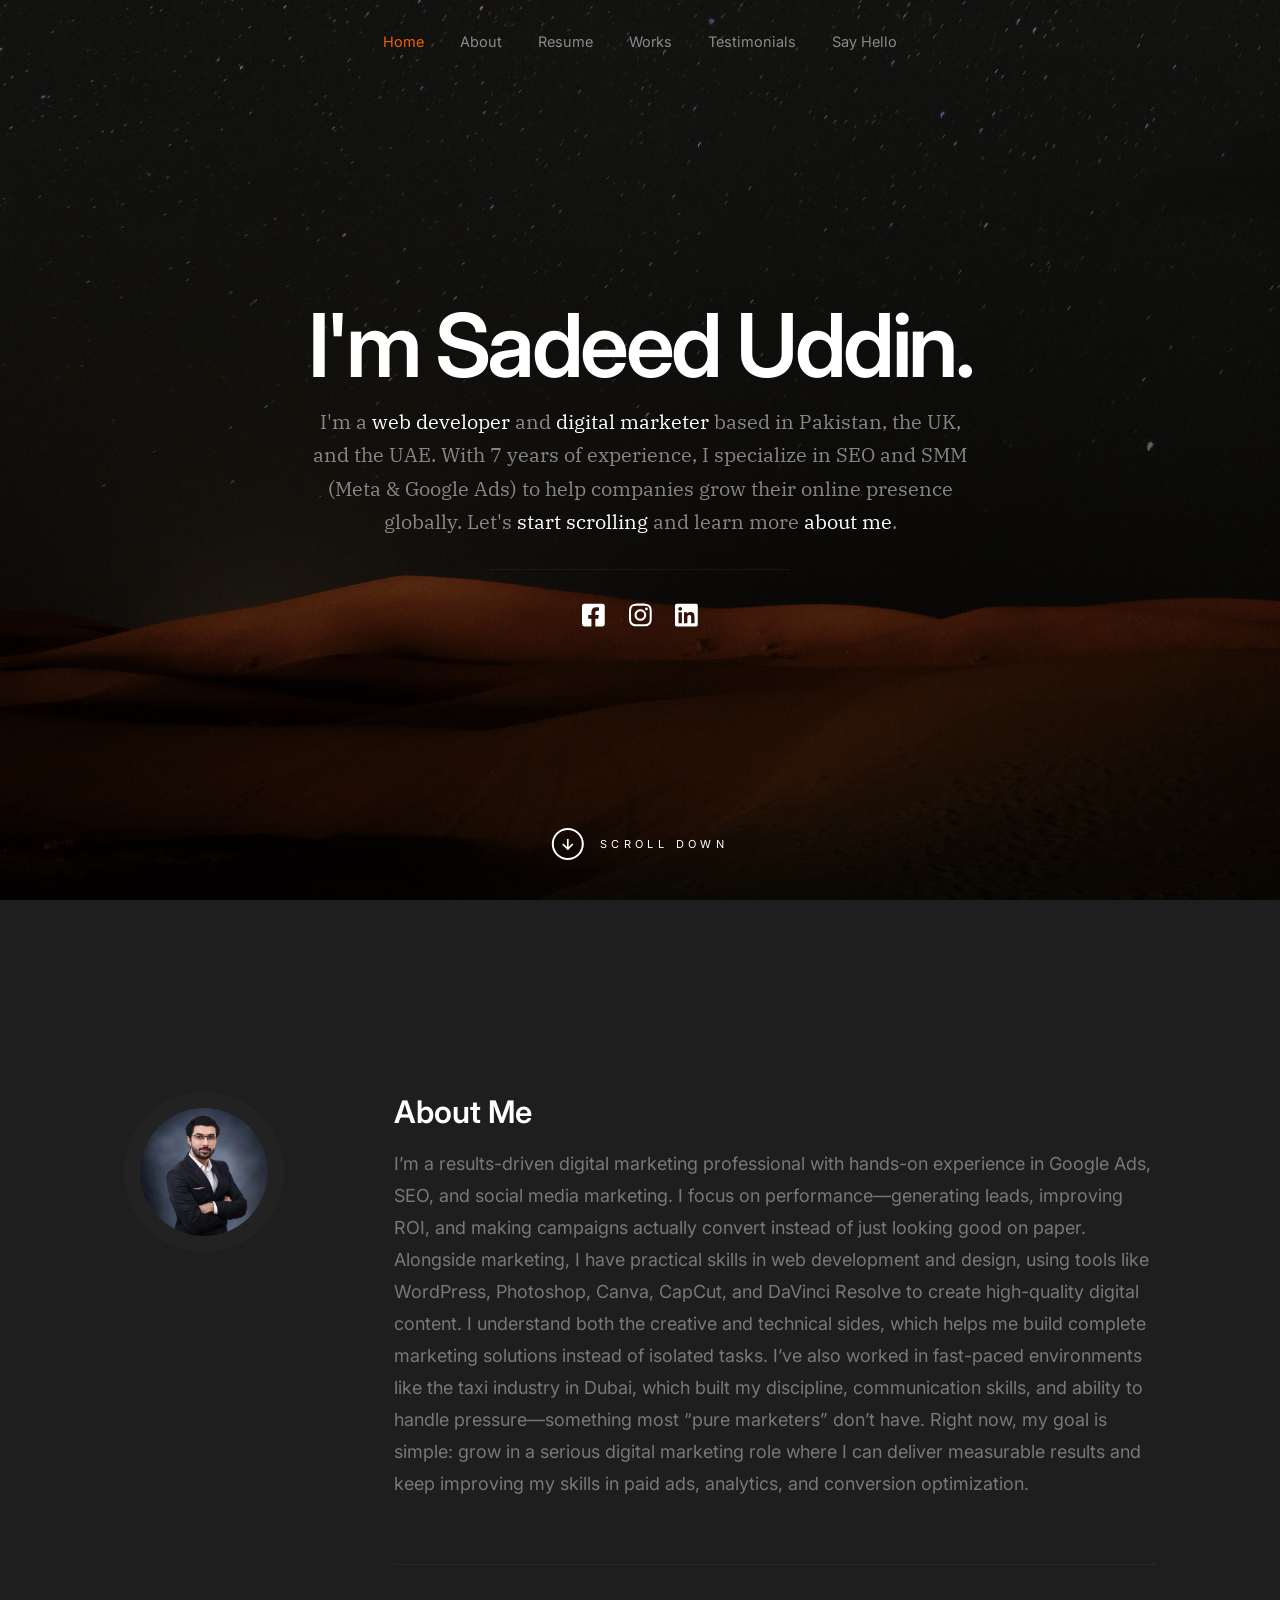
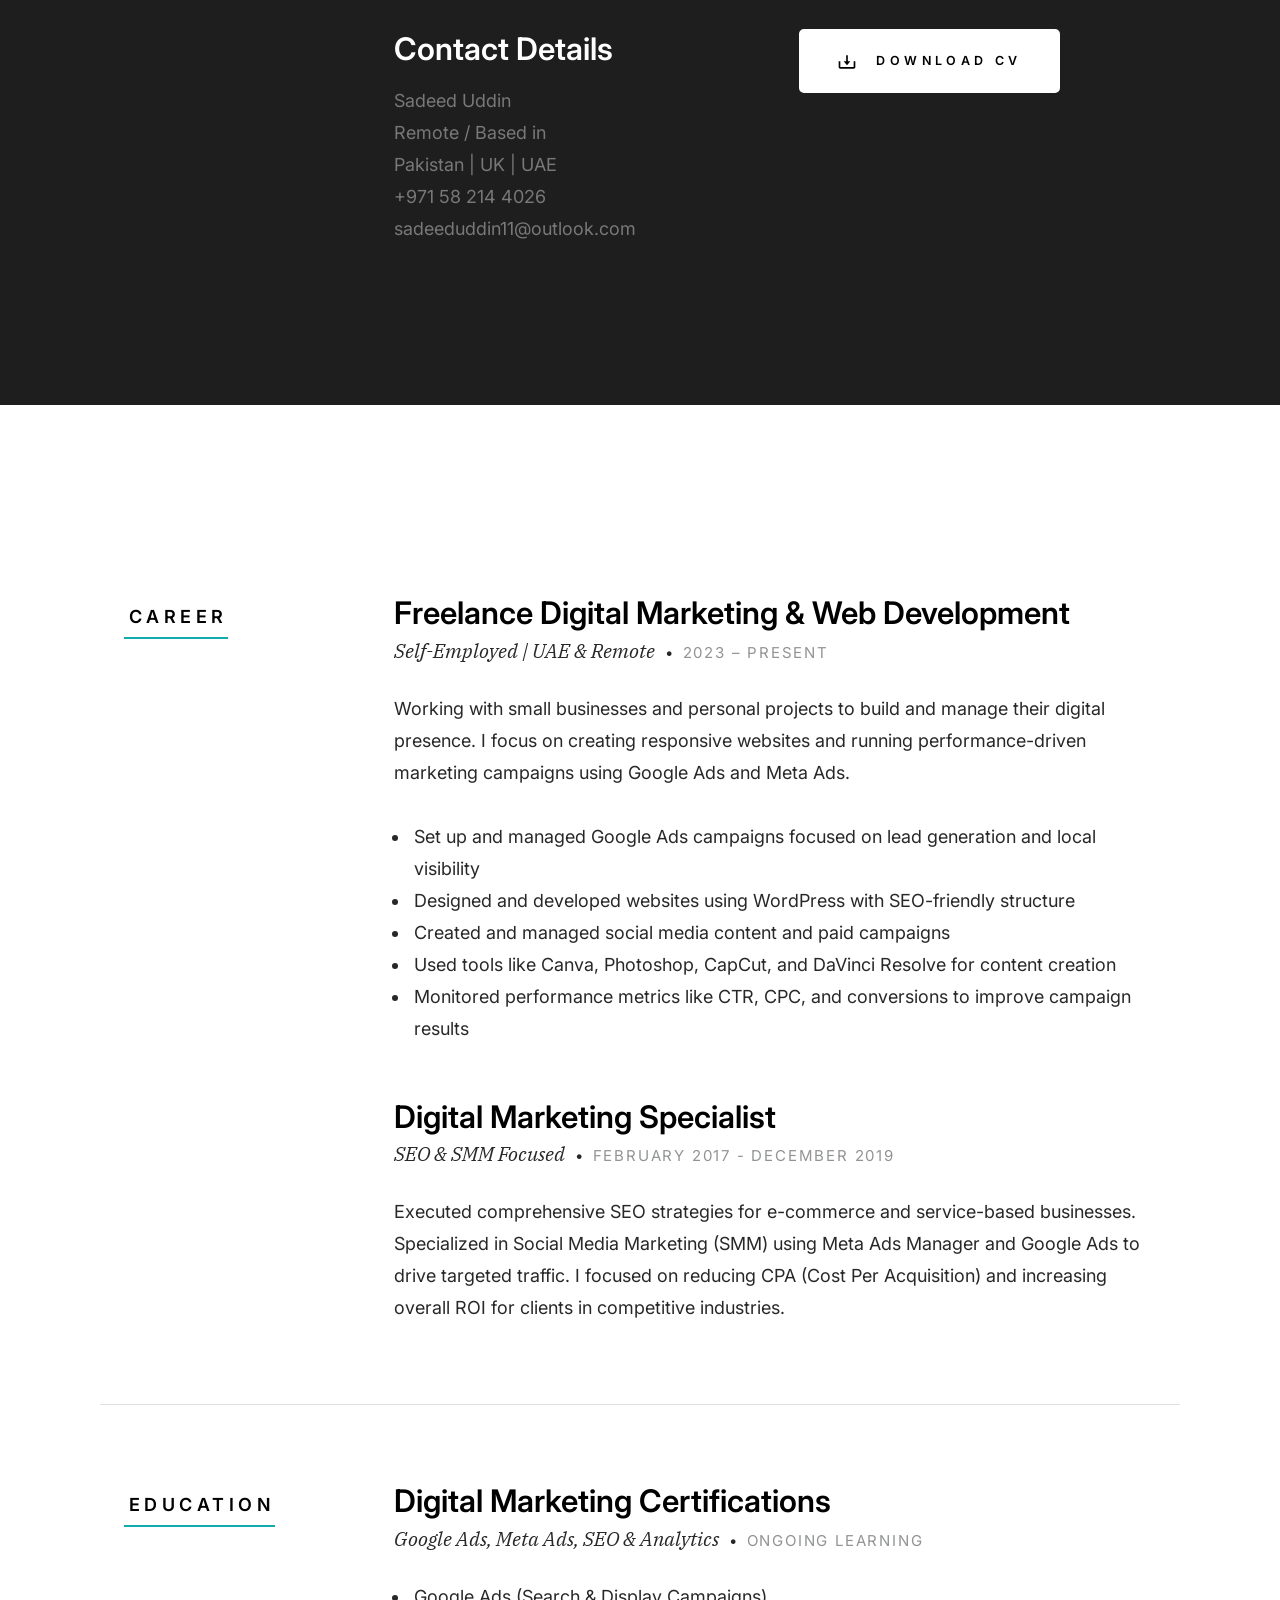
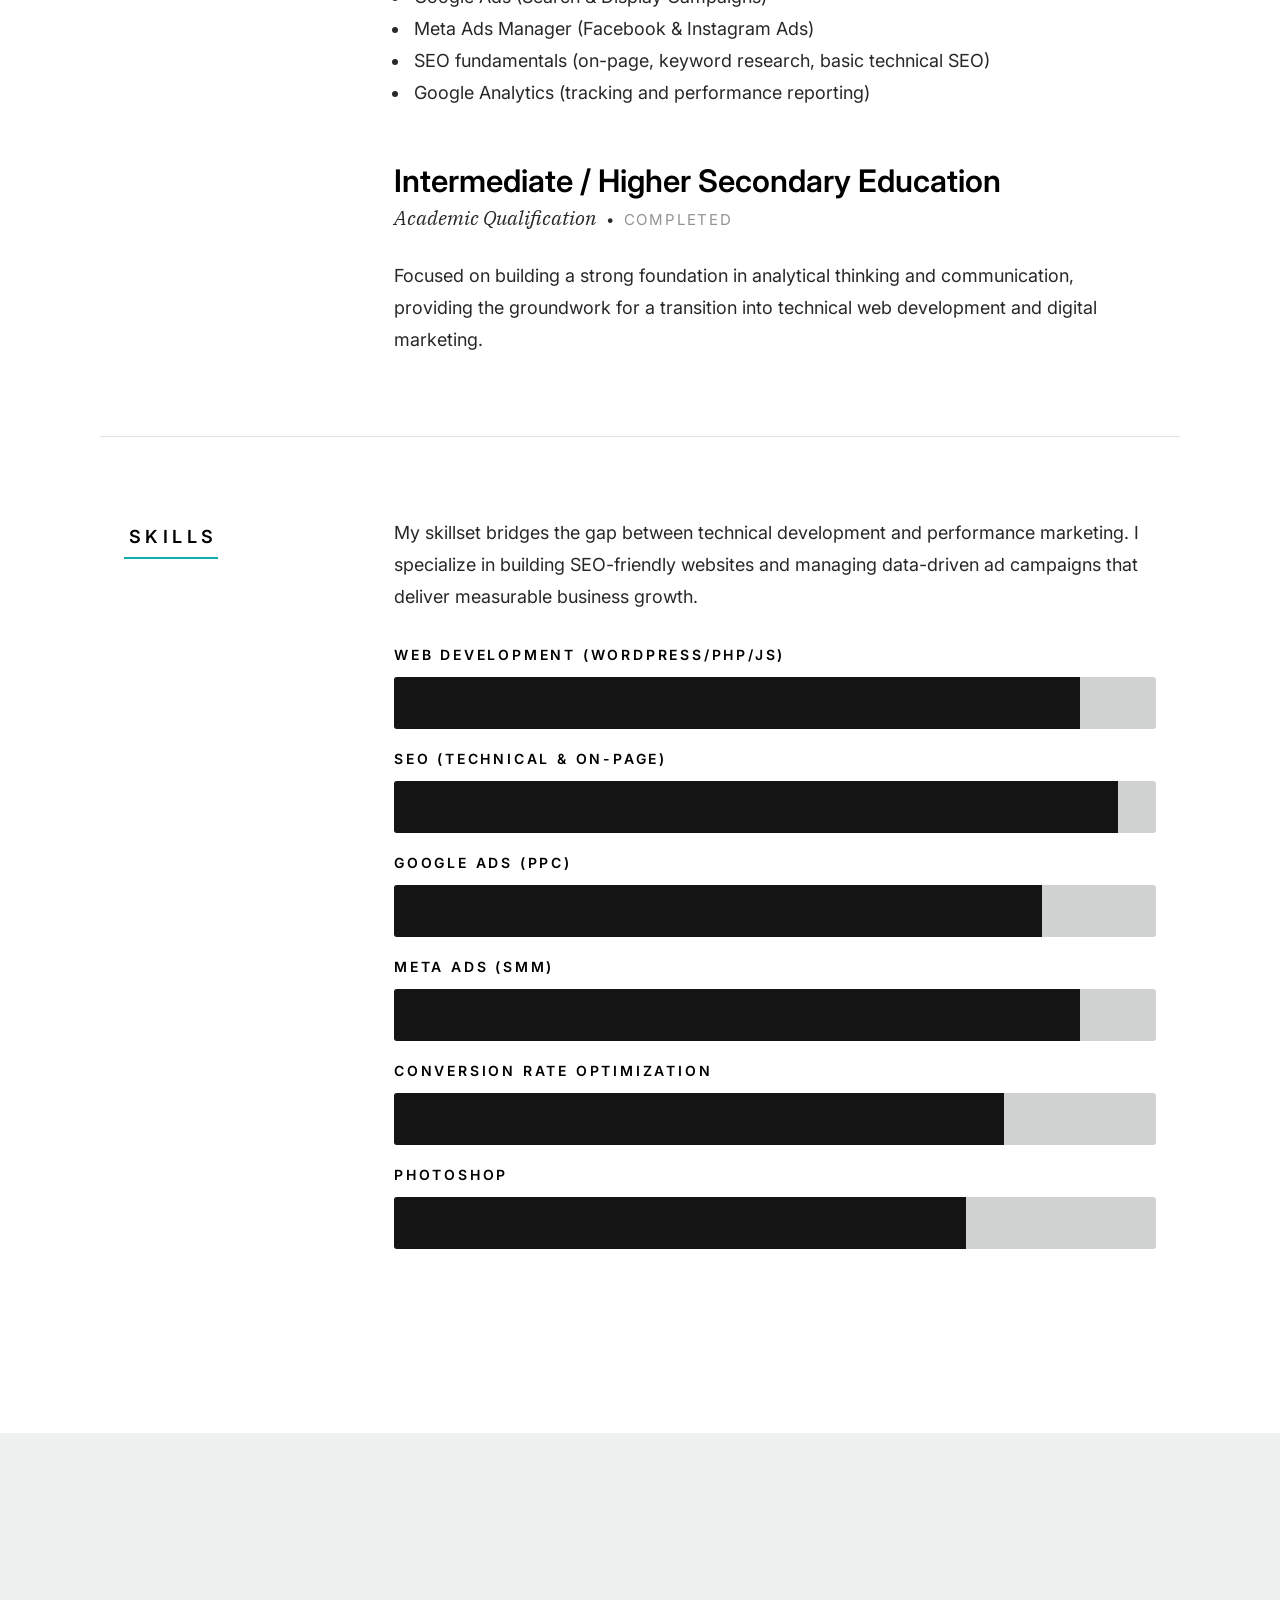
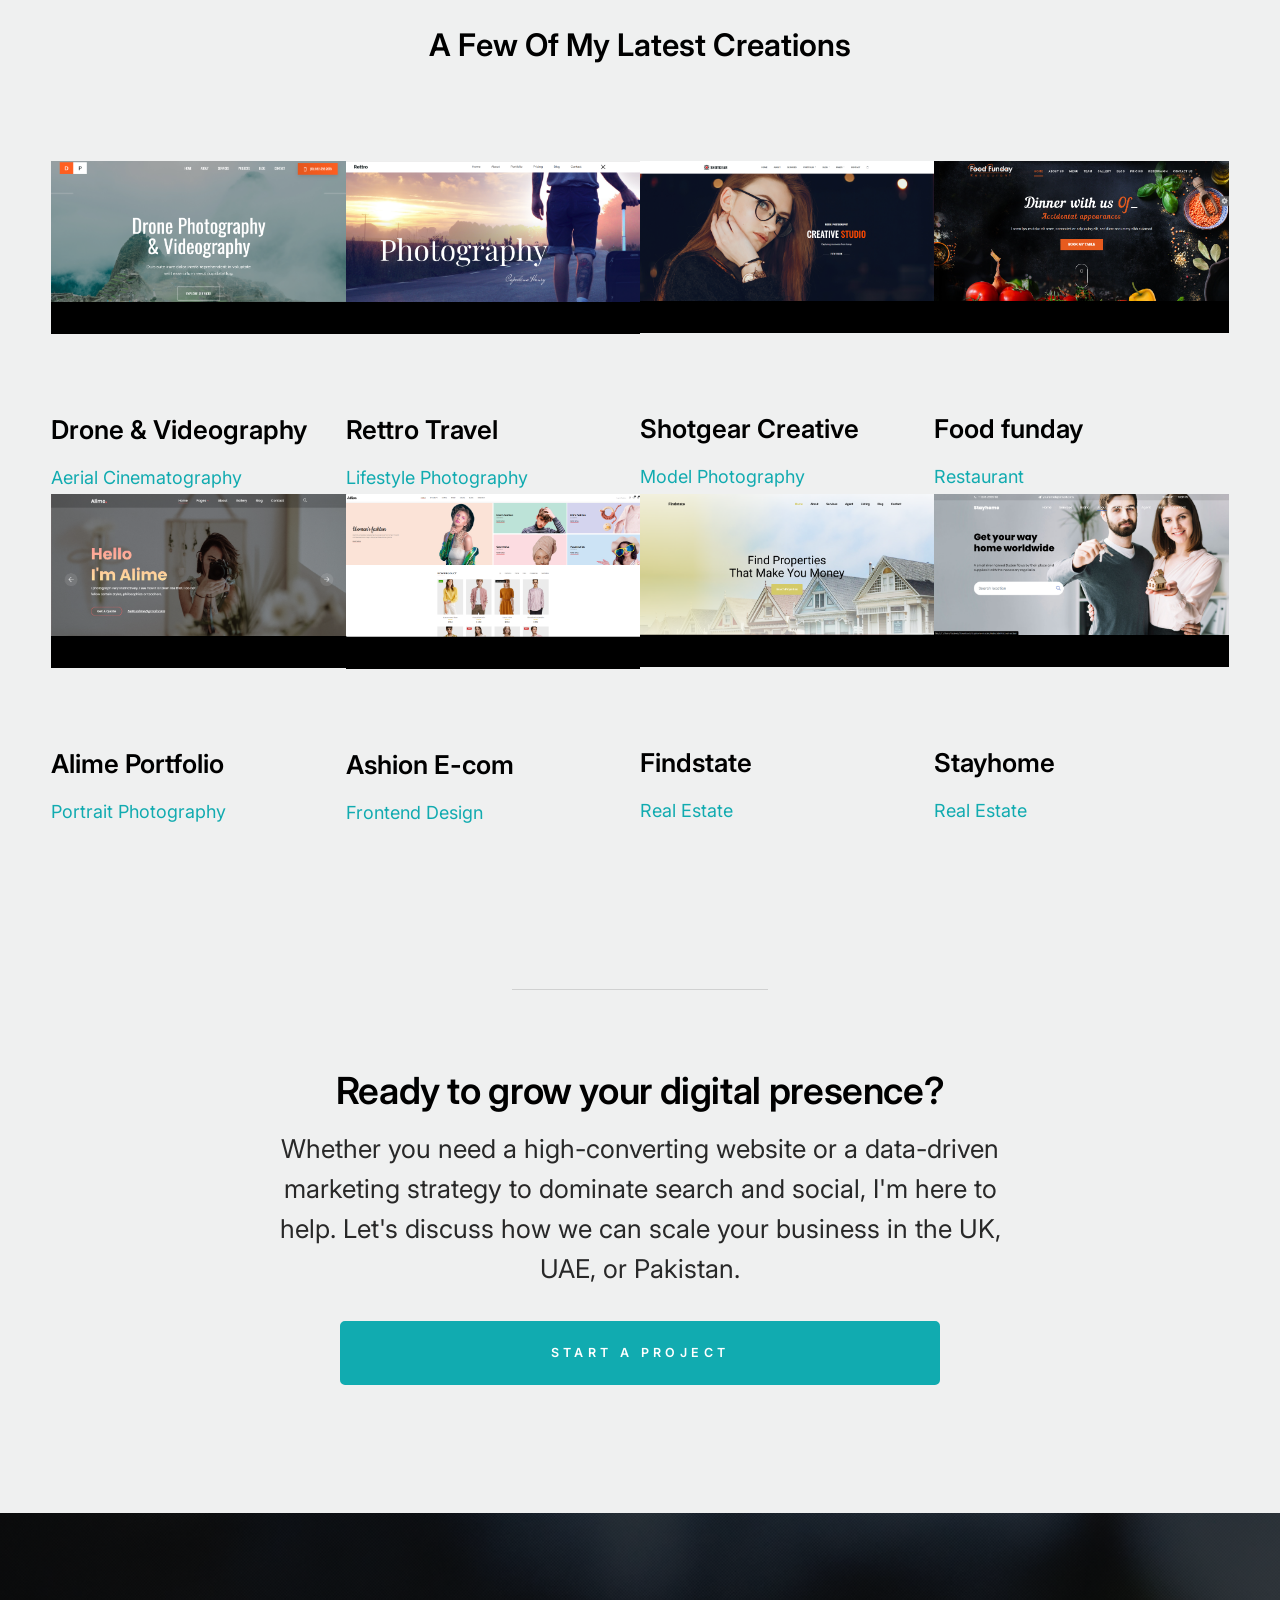
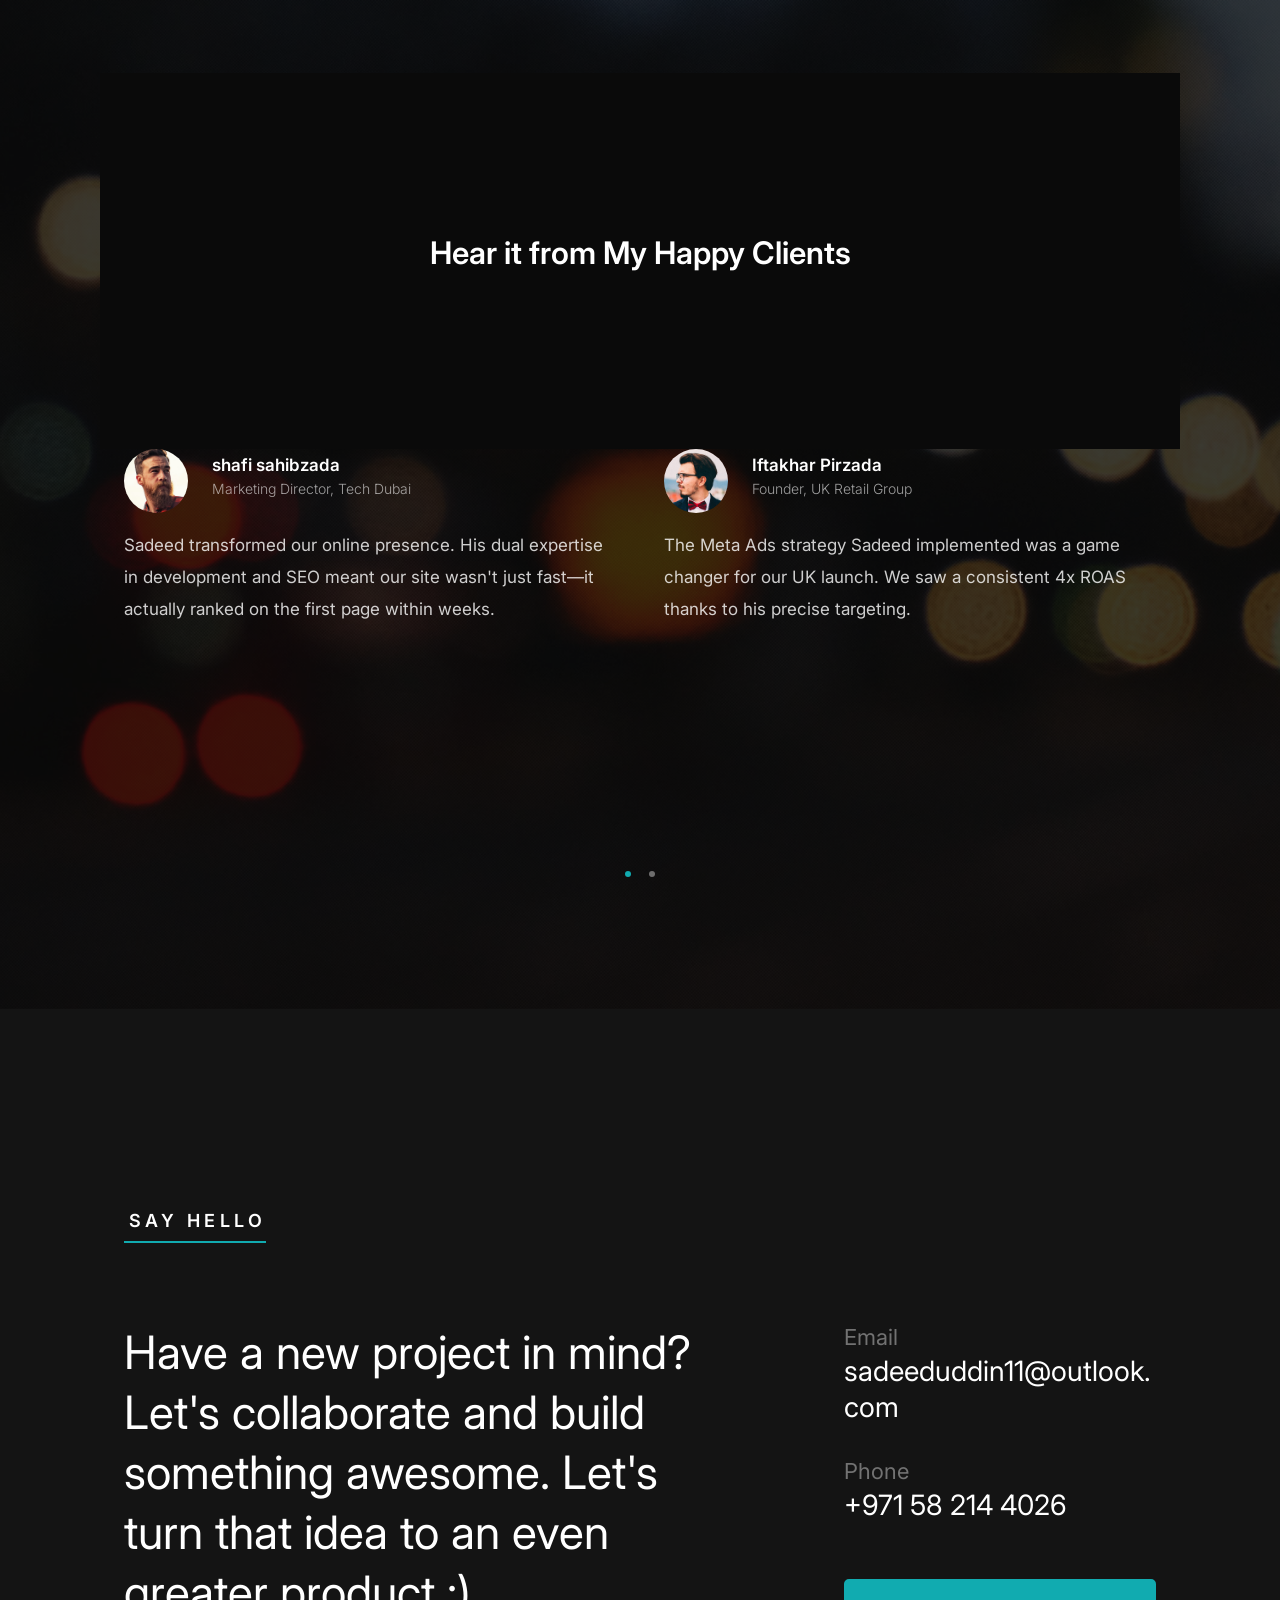
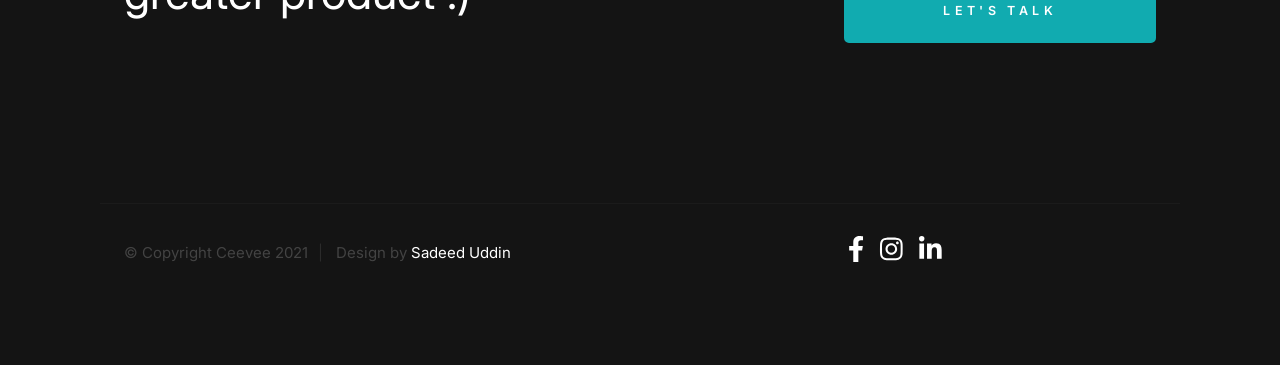
==== index.html @ bc0bdbf6 "Update print statement from 'Hello' to 'Goodbye'" ====
<!DOCTYPE html>
<html class="no-js" lang="en">
<head>

    <!--- basic page needs
    ================================================== -->
    <meta charset="utf-8">
    <title>Sadeed Uddin</title>
    <meta name="description" content="">
    <meta name="author" content="">

    <!-- mobile specific metas
    ================================================== -->
    <meta name="viewport" content="width=device-width, initial-scale=1">

    <!-- CSS
    ================================================== -->
    <link rel="stylesheet" href="css/styles.css">
    <link rel="stylesheet" href="css/vendor.css">

    <!-- script
    ================================================== -->
    <script defer src="js/vendor/fontawesome/all.min.js"></script>

    <!-- favicons
    ================================================== -->
    <link rel="apple-touch-icon" sizes="180x180" href="apple-touch-icon.png">
    <link rel="icon" type="image/png" sizes="32x32" href="favicon-32x32.png">
    <link rel="icon" type="image/png" sizes="16x16" href="favicon-16x16.png">
    <link rel="manifest" href="site.webmanifest">

    <style>
        /* Portfolio Hover Highlight Effect */
        .folio-list .entry__thumb {
            overflow: hidden;
            background-color: #000;
        }
        .folio-list .entry__thumb img {
            transition: transform 0.5s ease, filter 0.5s ease;
            display: block;
        }
        .folio-list .entry__link:hover .entry__thumb img {
            transform: scale(1.1); /* Subtle zoom */
            filter: brightness(1.2); /* Highlight effect */
        }
    </style>

</head>

<body id="top" class="ss-preload">


    <!-- preloader
    ================================================== -->
    <div id="preloader">
        <div id="loader"></div>
    </div>


    <!-- header
    ================================================== -->
    <header class="s-header">
        <div class="row s-header__nav-wrap">
            <nav class="s-header__nav">
                <ul>
                    <li class="current"><a class="smoothscroll" href="#hero">Home</a></li>
                    <li><a class="smoothscroll" href="#about">About</a></li>
                    <li><a class="smoothscroll" href="#resume">Resume</a></li>
                    <li><a class="smoothscroll" href="#portfolio">Works</a></li>
                    <li><a class="smoothscroll" href="#testimonials">Testimonials</a></li>
                    <li><a class="smoothscroll" href="#contact">Say Hello</a></li>
                </ul>
            </nav>
        </div> <!-- end row -->
        
        <a class="s-header__menu-toggle" href="#0" title="Menu">
            <span class="s-header__menu-icon"></span>
        </a>
    </header> <!-- end s-header -->


    <!-- hero
    ================================================== -->
    <section id="hero" class="s-hero target-section">

        <div class="s-hero__bg rellax" data-rellax-speed="-7"></div>

        <div class="row s-hero__content">
            <div class="column">

                <div class="s-hero__content-about">

                    <h1>I'm Sadeed Uddin.</h1>

                    <h3>
                    I'm a <span>web developer</span> and <span>digital marketer</span> based in Pakistan, the UK, and the UAE. With 7 years of experience, I specialize in SEO and SMM (Meta & Google Ads) to help companies grow their online presence globally. 
                    Let's <a class="smoothscroll" href="#about">start scrolling</a> and learn more <a class="smoothscroll" href="#about">about me</a>.
                    </h3>

                    <div class="s-hero__content-social">
                        <a href="https://www.facebook.com/sd.sadeed.uddin"><i class="fab fa-facebook-square" aria-hidden="true"></i></a>
                        <a href="https://www.instagram.com/sadeeduddincreativeagency?igsh=MXR6cTcxa2E2eDRnOQ=="><i class="fab fa-instagram" aria-hidden="true"></i></a>
                        <a href="https://www.linkedin.com/in/sadeed-uddin-584824257/"><i class="fab fa-linkedin" aria-hidden="true"></i></a>
                    </div>

                </div> <!-- end s-hero__content-about -->

            </div>
        </div> <!-- s-hero__content -->

        <div class="s-hero__scroll">
            <a href="#about" class="s-hero__scroll-link smoothscroll">
                <span class="scroll-arrow">
                    <svg xmlns="http://www.w3.org/2000/svg" width="24" height="24" viewBox="0 0 24 24" style="fill:rgba(0, 0, 0, 1);transform:;-ms-filter:"><path d="M18.707 12.707L17.293 11.293 13 15.586 13 6 11 6 11 15.586 6.707 11.293 5.293 12.707 12 19.414z"></path></svg>
                </span>
                <span class="scroll-text">Scroll Down</span>
            </a>
        </div> <!-- s-hero__scroll -->

    </section> <!-- end s-hero -->


    <!-- about
    ================================================== -->
    <section id="about" class="s-about target-section">

        <div class="row">
            <div class="column large-3 tab-12">
                <img class="s-about__pic" src="images/avatars/user-06.jpeg" alt="">
            </div>
            <div class="column large-9 tab-12 s-about__content">
                <h3>About Me</h3>
                <p>
                I’m a results-driven digital marketing professional with hands-on experience in Google Ads, SEO, and social media marketing. I focus on performance—generating leads, improving ROI, and making campaigns actually convert instead of just looking good on paper.

Alongside marketing, I have practical skills in web development and design, using tools like WordPress, Photoshop, Canva, CapCut, and DaVinci Resolve to create high-quality digital content. I understand both the creative and technical sides, which helps me build complete marketing solutions instead of isolated tasks.

I’ve also worked in fast-paced environments like the taxi industry in Dubai, which built my discipline, communication skills, and ability to handle pressure—something most “pure marketers” don’t have.

Right now, my goal is simple: grow in a serious digital marketing role where I can deliver measurable results and keep improving my skills in paid ads, analytics, and conversion optimization.
                </p>

                <hr>

                <div class="row s-about__content-bottom">
                    <div class="column w-1000-stack">
                        <h3>Contact Details</h3>
    
                        <p>
                        Sadeed Uddin <br>
                        Remote / Based in <br>
                        Pakistan | UK | UAE <br>
                        <a href="tel:+971582144026">+971 58 214 4026</a> <br>
                        <a href="mailto:sadeeduddin11@outlook.com">sadeeduddin11@outlook.com</a>
                        </p>
                        
                    </div>
                    <div class="column w-1000-stack">
                        <a href="https://drive.google.com/file/d/10LIyZlZY8PwfmZCl7JjQG4GjCKYtJYke/view?usp=drive_link" class="btn btn--download">
                            <svg xmlns="http://www.w3.org/2000/svg" width="24" height="24" viewBox="0 0 24 24" style="fill:rgba(0, 0, 0, 1);transform:;-ms-filter:"><path d="M12 16L16 11 13 11 13 4 11 4 11 11 8 11z"></path><path d="M20,18H4v-7H2v7c0,1.103,0.897,2,2,2h16c1.103,0,2-0.897,2-2v-7h-2V18z"></path></svg>
                            Download CV
                        </a>
                    </div>
                </div>
            </div>
        </div> <!-- end row -->

    </section> <!-- end s-about -->


    <!-- resume
    ================================================== -->
    <section id="resume" class="s-resume target-section">
        
        <div class="row s-resume__section">
            <div class="column large-3 tab-12">
                <h3 class="section-header-allcaps">Career</h3>
            </div>
            <div class="column large-9 tab-12">
                <div class="resume-block">

                    <div class="resume-block__header">
                        <h4 class="h3">Freelance Digital Marketing & Web Development</h4>
                        <p class="resume-block__header-meta">
                            <span>Self-Employed | UAE & Remote</span> 
                            <span class="resume-block__header-date">
                                2023 – Present
                            </span>
                        </p>
                    </div>

                    <p>
                    Working with small businesses and personal projects to build and manage their digital presence. I focus on creating responsive websites and running performance-driven marketing campaigns using Google Ads and Meta Ads.
                    </p>
                    <ul class="resume-block__list">
                        <li>Set up and managed Google Ads campaigns focused on lead generation and local visibility</li>
                        <li>Designed and developed websites using WordPress with SEO-friendly structure</li>
                        <li>Created and managed social media content and paid campaigns</li>
                        <li>Used tools like Canva, Photoshop, CapCut, and DaVinci Resolve for content creation</li>
                        <li>Monitored performance metrics like CTR, CPC, and conversions to improve campaign results</li>
                    </ul>

                </div> <!-- end resume-block -->

                <div class="resume-block">

                    <div class="resume-block__header">
                        <h4 class="h3">Digital Marketing Specialist</h4>
                        <p class="resume-block__header-meta">
                            <span>SEO & SMM Focused</span> 
                            <span class="resume-block__header-date">
                                February 2017 - December 2019
                            </span>
                        </p>
                    </div>

                    <p>
                    Executed comprehensive SEO strategies for e-commerce and service-based businesses. Specialized in Social Media Marketing (SMM) 
                    using Meta Ads Manager and Google Ads to drive targeted traffic. I focused on reducing CPA (Cost Per Acquisition) and 
                    increasing overall ROI for clients in competitive industries.
                    </p>

                </div> <!-- end resume-block -->
            </div>
        </div> <!-- s-resume__section -->


        <div class="row s-resume__section">
            <div class="column large-3 tab-12">
                <h3 class="section-header-allcaps">Education</h3>
            </div>
            <div class="column large-9 tab-12">
                <div class="resume-block">

                    <div class="resume-block__header">
                        <h4 class="h3">Digital Marketing Certifications</h4>
                        <p class="resume-block__header-meta">
                            <span>Google Ads, Meta Ads, SEO & Analytics</span> 
                            <span class="resume-block__header-date">
                                Ongoing Learning
                            </span>
                        </p>
                    </div>

                    <ul class="resume-block__list">
                        <li>Google Ads (Search & Display Campaigns)</li>
                        <li>Meta Ads Manager (Facebook & Instagram Ads)</li>
                        <li>SEO fundamentals (on-page, keyword research, basic technical SEO)</li>
                        <li>Google Analytics (tracking and performance reporting)</li>
                    </ul>

                </div> <!-- end resume-block -->

                <div class="resume-block">

                    <div class="resume-block__header">
                        <h4 class="h3">Intermediate / Higher Secondary Education</h4>
                        <p class="resume-block__header-meta">
                            <span>Academic Qualification</span> 
                            <span class="resume-block__header-date">
                                Completed
                            </span>
                        </p>
                    </div>

                    <p>
                    Focused on building a strong foundation in analytical thinking and communication, providing the groundwork for a transition into technical web development and digital marketing.
                    </p>

                </div> <!-- end resume-block -->
            </div>
        </div> <!-- s-resume__section -->


        <div class="row s-resume__section">
            <div class="column large-3 tab-12">
                <h3 class="section-header-allcaps">Skills</h3>
            </div>
            <div class="column large-9 tab-12">
                <div class="resume-block">

                    <p>
                    My skillset bridges the gap between technical development and performance marketing. I specialize in building 
                    SEO-friendly websites and managing data-driven ad campaigns that deliver measurable business growth.
                    </p>

                    <ul class="skill-bars-fat">
                        <li>
                        <div class="progress percent90"></div>
                        <strong>Web Development (WordPress/PHP/JS)</strong>
                        </li>
                        <li>
                        <div class="progress percent95"></div>
                        <strong>SEO (Technical & On-Page)</strong>
                        </li>
                        <li>
                        <div class="progress percent85"></div>
                        <strong>Google Ads (PPC)</strong>
                        </li>
                        <li>
                        <div class="progress percent90"></div>
                        <strong>Meta Ads (SMM)</strong>
                        </li>
                        <li>
                        <div class="progress percent80"></div>
                        <strong>Conversion Rate Optimization</strong>
                        </li>
                        <li>
                        <div class="progress percent75"></div>
                        <strong>Photoshop</strong>
                        </li>
                    </ul>

                </div> <!-- end resume-block -->

            </div>
        </div> <!-- s-resume__section -->

    </section> <!-- end s-resume -->


    <!-- portfolio
    ================================================== -->
    <section id="portfolio" class="s-portfolio target-section">

        <div class="row s-portfolio__header">
            <div class="column large-12">
                <h3>A Few Of My Latest Creations</h3>
            </div>
        </div>

        <div class="row collapse block-large-1-4 block-medium-1-3 block-tab-1-2 block-500-stack folio-list">

            <div class="column entry" data-aos="fade-up">
                <a href="https://staticfile-5a591.wasmer.app/" target="_blank" class="entry__link">
                    <div class="entry__thumb">
                        <img src="images/folio/Screenshot 2025-12-22 173329.png">
                    </div>
                    <div class="entry__info">
                        <h4 class="entry__title">Drone & Videography</h4>
                        <div class="entry__cat">Aerial Cinematography</div>
                    </div>
                </a>
            </div> <!-- ITEM 1 -->

            <div class="column entry" data-aos="fade-up" data-aos-delay="100">
                <a href="https://staticfile-ab842.wasmer.app/" target="_blank" class="entry__link">
                    <div class="entry__thumb">
                        <img src="images/folio/Screenshot 2025-12-22 173408.png">
                    </div>
                    <div class="entry__info">
                        <h4 class="entry__title">Rettro Travel</h4>
                        <div class="entry__cat">Lifestyle Photography</div>
                    </div>
                </a>
            </div> <!-- ITEM 2 -->

            <div class="column entry" data-aos="fade-up" data-aos-delay="200">
                <a href="https://staticfile-sadeeduddin.wasmer.app/" target="_blank" class="entry__link">
                    <div class="entry__thumb">
                        <img src="images/folio/Screenshot 2025-12-22 173134.png">
                    </div>
                    <div class="entry__info">
                        <h4 class="entry__title">Shotgear Creative</h4>
                        <div class="entry__cat">Model Photography</div>
                    </div>
                </a>
            </div> <!-- ITEM 3 -->

            <div class="column entry" data-aos="fade-up" data-aos-delay="300">
                <a href="https://sadeeduddin.github.io/Restaurant-/" target="_blank" class="entry__link">
                    <div class="entry__thumb">
                        <img src="images/folio/Screenshot 2025-12-21 165920.png">
                    </div>
                    <div class="entry__info">
                        <h4 class="entry__title">Food funday</h4>
                        <div class="entry__cat">Restaurant</div>
                    </div>
                </a>
            </div> <!-- ITEM 4 -->

            <div class="column entry" data-aos="fade-up" data-aos-delay="400">
                <a href="https://your-link-5.com" target="_blank" class="entry__link">
                    <div class="entry__thumb">
                        <img src="images/folio/Screenshot 2025-12-22 173223.png">
                    </div>
                    <div class="entry__info">
                        <h4 class="entry__title">Alime Portfolio</h4>
                        <div class="entry__cat">Portrait Photography</div>
                    </div>
                </a>
            </div> <!-- ITEM 5 -->

            <div class="column entry" data-aos="fade-up" data-aos-delay="500">
                <a href="https://staticfile-50f3d.wasmer.app/" target="_blank" class="entry__link">
                    <div class="entry__thumb">
                        <img src="images/folio/Screenshot 2025-12-21 165953.png">
                    </div>
                    <div class="entry__info">
                        <h4 class="entry__title">Ashion E-com</h4>
                        <div class="entry__cat">Frontend Design</div>
                    </div>
                </a>
            </div> <!-- ITEM 6 -->

            <div class="column entry" data-aos="fade-up" data-aos-delay="600">
                <a href="https://staticfile-50f3d.wasmer.app/" target="_blank" class="entry__link">
                    <div class="entry__thumb">
                        <img src="images/folio/Screenshot 2026-01-15 193316.png">
                    </div>
                    <div class="entry__info">
                        <h4 class="entry__title">Findstate</h4>
                        <div class="entry__cat">Real Estate</div>
                    </div>
                </a>
            </div> <!-- ITEM 7 -->

            <div class="column entry" data-aos="fade-up" data-aos-delay="700">
                <a href="https://staticfile-fed5d.wasmer.app/" target="_blank" class="entry__link">
                    <div class="entry__thumb">
                        <img src="images/folio/Screenshot 2026-01-15 194727.png">
                    </div>
                    <div class="entry__info">
                        <h4 class="entry__title">Stayhome</h4>
                        <div class="entry__cat">Real Estate</div>
                    </div>
                </a>
            </div> <!-- ITEM 8 -->

        </div> <!-- end folio-list -->


        <!-- Modal Templates Popup
        =========================================================== -->
        <div id="modal-01" hidden>
            <div class="modal-popup">
                <img src="images/portfolio/gallery/g-droplet.jpg" alt="" />
    
                <div class="modal-popup__desc">
                    <h5>SEO Strategy & Results</h5>
                    <p>Comprehensive SEO audits and implementation that resulted in a significant increase in organic traffic and search engine rankings.</p>
                    <ul class="modal-popup__cat">
                        <li>Digital Marketing</li>
                        <li>SEO</li>
                    </ul>
                </div>
    
                <a href="https://www.behance.net/" class="modal-popup__details">Project link</a>
            </div>
        </div> <!-- end modal -->

        <div id="modal-02" hidden>
            <div class="modal-popup">
                <img src="images/portfolio/gallery/g-lamp.jpg" alt="" />
    
                <div class="modal-popup__desc">
                    <h5>Meta & Google Ads Campaign</h5>
                    <p>High-converting social media marketing and search engine advertising campaigns managed across UAE and UK markets.</p>
                    <ul class="modal-popup__cat">
                        <li>SMM</li>
                        <li>PPC</li>
                    </ul>
                </div>
    
                <a href="https://www.behance.net/" class="modal-popup__details">Project link</a>
            </div>
        </div> <!-- end modal -->

        <div id="modal-03" hidden>
            <div class="modal-popup">
                <img src="images/portfolio/gallery/g-minimalismo.jpg" alt="" />
    
                <div class="modal-popup__desc">
                    <h5>E-Commerce Growth Engine</h5>
                    <p>Built and marketed a full-scale e-commerce platform that saw a 40% increase in sales within the first quarter through integrated SEO and Meta Ads.</p>
                    <ul class="modal-popup__cat">
                        <li>Web Development</li>
                        <li>SMM</li>
                    </ul>
                </div>
    
                <a href="https://www.behance.net/" class="modal-popup__details">Project link</a>
            </div>
        </div> <!-- end modal -->

        <div id="modal-04" hidden>
            <div class="modal-popup">
                <img src="images/portfolio/gallery/g-shutterbug.jpg" alt="" />
    
                <div class="modal-popup__desc">
                    <h5>Lead Gen for Real Estate</h5>
                    <p>Highly optimized Google Search campaigns targeting high-net-worth individuals in Dubai and London markets, maintaining a low cost-per-lead.</p>
                    <ul class="modal-popup__cat">
                        <li>Google Ads</li>
                        <li>Lead Generation</li>
                    </ul>
                </div>
    
                <a href="https://www.behance.net/" class="modal-popup__details">Project link</a>
            </div>
        </div> <!-- end modal -->

        <div id="modal-05" hidden>
            <div class="modal-popup">

                <img src="images/portfolio/gallery/g-fuji.jpg" alt="" />
    
                <div class="modal-popup__desc">
                    <h5>Fuji</h5>
                    <p>Proin gravida nibh vel velit auctor aliquet. Aenean sollicitudin, lorem quis bibendum auctor, nisi elit consequat ipsum, nec sagittis sem nibh id elit.</p>
                    <ul class="modal-popup__cat">
                        <li>Product Design</li>
                    </ul>
                </div>
    
                <a href="https://www.behance.net/" class="modal-popup__details">Project link</a>
            </div>
        </div> <!-- end modal -->

        <div id="modal-06" hidden>
            <div class="modal-popup">
                <img src="images/portfolio/gallery/g-skaterboy.jpg" alt="" />
    
                <div class="modal-popup__desc">
                    <h5>Skaterboy</h5>
                    <p>Quisquam vel libero consequuntur autem voluptas. Qui aut vero. Omnis fugit mollitia cupiditate voluptas. Aenean sollicitudin, lorem quis bibendum auctor.</p>
                    <ul class="modal-popup__cat">
                        <li>Branding</li>
                        <li>Product Design</li>
                    </ul>
                </div>
    
                <a href="https://www.behance.net/" class="modal-popup__details">Project link</a>
            </div>
        </div> <!-- end modal -->

        <div id="modal-07" hidden>
            <div class="modal-popup">
                <img src="images/portfolio/gallery/g-rucksack.jpg" alt="" />
    
                <div class="modal-popup__desc">
                    <h5>Rucksack</h5>
                    <p>Odio soluta enim quos sit asperiores rerum rerum repudiandae cum. Vel voluptatem alias qui assumenda iure et expedita voluptatem. Ratione officiis quae.</p>
                    <ul class="modal-popup__cat">
                        <li>Branding</li>
                        <li>Product Design</li>
                    </ul>
                </div>
    
                <a href="https://www.behance.net/" class="modal-popup__details">Project link</a>
            </div>
        </div> <!-- end modal -->

        <div id="modal-08" hidden>
            <div class="modal-popup">
                <img src="images/portfolio/gallery/g-sanddunes.jpg" alt="" />
    
                <div class="modal-popup__desc">
                    <h5>Sand Dunes</h5>
                    <p>Proin gravida nibh vel velit auctor aliquet. Aenean sollicitudin, lorem quis bibendum auctor, nisi elit consequat ipsum, nec sagittis sem nibh id elit.</p>
                    <ul class="modal-popup__cat">
                        <li>Web Design</li>
                    </ul>
                </div>
    
                <a href="https://www.behance.net/" class="modal-popup__details">Project link</a>
            </div>
        </div> <!-- end modal -->


    </section> <!-- end s-portfolio -->


    <!-- CTA
    ================================================== -->
    <section class="s-cta">

        <div class="row">
            <div class="column">
                <h3 class="h2 section-desc">
                    Ready to grow your digital presence?
                </h3>
            </div>
        </div> <!-- end heading-block -->

        <div class="row cta-content">
            <div class="column">
                <p>
                Whether you need a high-converting website or a data-driven marketing strategy to dominate search and social, I'm here to help. 
                Let's discuss how we can scale your business in the UK, UAE, or Pakistan.
                </p>
                <a href="#contact" class="smoothscroll btn btn--primary h-full-width">Start a Project</a>
            </div>
        </div> <!-- end cta-content -->

    </section> <!-- end s-cta -->


    <!-- testimonials
    ================================================== -->
    <section id="testimonials" class="s-testimonials target-section">

        <div class="s-testimonials__bg"></div>

        <div class="row s-testimonials">
            <div class="column xl-12">
                <h3 class="s-testimonials__header">Hear it from My Happy Clients</h3>
            </div>
        </div>

        <div class="row s-testimonials__content">

            <div class="column">

                <div class="swiper-container testimonial-slider">

                    <div class="swiper-wrapper">

                        <div class="testimonial-slider__slide swiper-slide">
                            <div class="testimonial-slider__author">
                                <img src="images/avatars/user-02.jpg" alt="Author image" class="testimonial-slider__avatar">
                                <cite class="testimonial-slider__cite">
                                    <strong>shafi sahibzada</strong>
                                    <span>Marketing Director, Tech Dubai</span>
                                </cite>
                            </div>
                            <p>
                            Sadeed transformed our online presence. His dual expertise in development and SEO meant our site wasn't just fast—it actually ranked on the first page within weeks.
                            </p>
                        </div> <!-- end testimonial-slider__slide -->
        
                        <div class="testimonial-slider__slide swiper-slide">
                            <div class="testimonial-slider__author">
                                <img src="images/avatars/user-03.jpg" alt="Author image" class="testimonial-slider__avatar">
                                <cite class="testimonial-slider__cite">
                                    <strong>Iftakhar Pirzada</strong>
                                    <span>Founder, UK Retail Group</span>
                                </cite>
                            </div>
                            <p>
                            The Meta Ads strategy Sadeed implemented was a game changer for our UK launch. We saw a consistent 4x ROAS thanks to his precise targeting.
                            </p>
                        </div> <!-- end testimonial-slider__slide -->
        
                 

                        <div class="testimonial-slider__slide swiper-slide">
                            <div class="testimonial-slider__author">
                                <img src="images/avatars/user-05.jpg" alt="Author image" class="testimonial-slider__avatar">
                                <cite class="testimonial-slider__cite">
                                    <strong>Anwer Hamime</strong>
                                    <span>CEO, Higher Innovation Academy</span>
                                </cite>
                            </div>
                            <p>
                           Working with Sadeed was a game-changer for our e-learning platform.
                            We didn't just get a web developer; we got a strategic marketing partner. 
                            He built a seamless, user-friendly infrastructure that our students love,
                             and simultaneously implemented a launch strategy that actually drove enrollments.
                              Finding someone who understands both the technical architecture of e-learning and the psychology of digital marketing is rare.
                               Highly recommended.
                            </p>
                        </div> <!-- end testimonial-slider__slide -->
    
                    </div> <!-- end testimonial slider swiper-wrapper -->

                    <div class="swiper-pagination"></div>

                </div> <!-- end swiper-container -->

            </div> <!-- end column -->

        </div> <!-- end row -->

    </section> <!-- end s-testimonials -->


    <!-- contact
    ================================================== -->
    <section id="contact" class="s-contact target-section">

        <div class="row s-contact__header">
            <div class="column large-12">
                <h3 class="section-header-allcaps">Say Hello</h3>
            </div>
        </div>

        <div class="row s-contact__content">

            <div class="column large-7 medium-12">

                <h4 class="huge-text">
                Have a new project in mind? Let's collaborate and build something awesome. 
                Let's turn that idea to an even greater product :)
                </h4>

            </div>

            <div class="column large-4 medium-12">

                <div class="row contact-infos">
                    <div class="column large-12 medium-6 tab-12">
                        <div class="contact-block">
                            <h5 class="contact-block__header">
                                Email
                            </h5>
                            <p class="contact-block__content">
                                <a class="mailtoui" href="mailto:sadeeduddin11@outlook.com">sadeeduddin11@outlook.com</a>
                            </p>
                        </div> <!-- end contact-block -->
                    </div>
                    <div class="column large-12 medium-6 tab-12">
                        <div class="contact-block">
                            <h5 class="contact-block__header">
                                Phone
                            </h5>
                            <p class="contact-block__content">
                                <a href="tel:+971582144026">+971 58 214 4026</a>
                            </p>
                        </div> <!-- end contact-block -->
                    </div>

                    <div class="column large-12">
                        <a href="mailto:sadeeduddin11@outlook.com" class="mailtoui btn btn--primary h-full-width">Let's Talk</a>
                    </div>
                </div> <!-- end contact-infos -->

            </div>
        </div> <!-- s-contact__content -->

    </section> <!-- end s-contact -->
    

    <!-- footer
    ================================================== -->
    <footer class="s-footer">
        <div class="row">
            <div class="column large-4 medium-6 w-1000-stack s-footer__social-block">
                <ul class="s-footer__social">
                    <li><a href="https://www.facebook.com/sd.sadeed.uddin"><i class="fab fa-facebook-f" aria-hidden="true"></i></a></li>
                    <li><a href="https://www.instagram.com/sadeeduddincreativeagency?igsh=MXR6cTcxa2E2eDRnOQ=="><i class="fab fa-instagram" aria-hidden="true"></i></a></li>
                    <li><a href="https://www.linkedin.com/in/sadeed-uddin-584824257/"><i class="fab fa-linkedin-in" aria-hidden="true"></i></a></li>
                </ul>
            </div>

            <div class="column large-7 medium-6 w-1000-stack ss-copyright">
                <span>© Copyright Ceevee 2021</span> 
                <span>Design by <a href="#0">Sadeed Uddin</a></span>
            </div>
        </div>

        <div class="ss-go-top">
            <a class="smoothscroll" title="Back to Top" href="#top">
                <svg xmlns="http://www.w3.org/2000/svg" viewBox="0 0 24 24"><path d="M6 4h12v2H6zm5 10v6h2v-6h5l-6-6-6 6z"/></svg>
             </a>
        </div> <!-- end ss-go-top -->
    </footer>


    <!-- Java Script
    ================================================== -->
    <script src="js/plugins.js"></script>
    <script src="js/main.js"></script>

</body>

</html>
---- css/styles.css ----
/* =================================================================== 
 * Ceevee Main Stylesheet
 * Template Ver. 2.0.0
 * 01-03-2021
 * ------------------------------------------------------------------
 *
 * TOC:
 * # settings and variables
 *      ## fonts
 *      ## colors
 *      ## vertical spacing and typescale
 *      ## grid variables
 * # normalize
 * # basic/base setup styles
 *      ## media
 *      ## typography resets
 *      ## links
 *      ## inputs
 * # Grid v3.0.0
 *      ## medium screen devices
 *      ## tablets
 *      ## mobile devices
 *      ## small mobile devices <= 400px
 * # block grids
 *      ## block grids - medium screen devices
 *      ## block grids - tablets
 *      ## block grids - mobile devices
 *      ## block grids - small mobile devices <= 400px
 * # MISC 
 * # custom grid, block grid STACK breakpoints
 * # base style overrides 
 *      ## links
 * # typography & general theme styles
 *      ## Lists
 *      ## responsive video container
 *      ## floated image
 *      ## tables
 *      ## spacing
 * # preloader
 *      ## page loaded
 * # forms 
 *      ## Style Placeholder Text
 * # buttons 
 * # additional components
 *      ## skillbars
 *      ## alert box
 *      ## pagination 
 * # common and reusable styles
 *      ## animation stuff 
 *      ## MailtoUI style overrides
 * # site header
 *      ## header nav
 *      ## mobile menu toggle 
 * # hero
 *      ## hero content
 *      ## hero social
 *      ## hero scrolldown
 *      ## animate intro content
 * # resume 
 *      ## resume block
 * # portfolio
 *      ## portfolio list
 *      ## modal popup
 * # CTA
 * # testimonials
 *      ## swiper style overrides
 *      ## testimonial slider 
 * # contact
 *      ## contact block
 * # footer
 *      ## footer social
 *      ## copyright
 *      ## go top
 *
 * ------------------------------------------------------------------ */


/* ===================================================================
 * # settings and variables
 *
 * ------------------------------------------------------------------- */

/* ------------------------------------------------------------------- 
 * ## fonts
 * ------------------------------------------------------------------- */
@import url("https://fonts.googleapis.com/css2?family=IBM+Plex+Serif:ital,wght@0,300;0,400;0,500;0,600;0,700;1,200;1,300;1,400;1,500;1,600&family=Inter:wght@300;400;500;600;700&display=swap");
:root {
    --font-1: "Inter", sans-serif;
    --font-2: "IBM Plex Serif", serif;
    /* monospace
     */
    --font-mono: Consolas, "Andale Mono", Courier, "Courier New", monospace;
}

/* ------------------------------------------------------------------- 
 * ## colors
 * ------------------------------------------------------------------- */
:root {
    /* color-1(#11ABB0)
     * color-2(#F06000)
     */
    --color-1: hsla(182, 82%, 38%, 1);
    --color-2: hsla(24, 100%, 47%, 1);

    /* theme color variations
     */
    --color-1-lighter: hsla(182, 82%, 58%, 1);
    --color-1-light  : hsla(182, 82%, 48%, 1);
    --color-1-dark   : hsla(182, 82%, 28%, 1);
    --color-1-darker : hsla(182, 82%, 18%, 1);
    --color-2-lighter: hsla(24, 100%, 67%, 1);
    --color-2-light  : hsla(24, 100%, 57%, 1);
    --color-2-dark   : hsla(24, 100%, 37%, 1);
    --color-2-darker : hsla(24, 100%, 27%, 1);

    /* feedback colors
     * color-error(#ffd1d2), color-success(#c8e675), 
     * color-info(#d7ecfb), color-notice(#fff099)
     */
    --color-error          : hsla(359, 100%, 91%, 1);
    --color-success        : hsla(76, 69%, 68%, 1);
    --color-info           : hsla(205, 82%, 91%, 1);
    --color-notice         : hsla(51, 100%, 80%, 1);
    --color-error-content  : hsla(359, 50%, 50%, 1);
    --color-success-content: hsla(76, 29%, 28%, 1);
    --color-info-content   : hsla(205, 32%, 31%, 1);
    --color-notice-content : hsla(51, 30%, 30%, 1);

    /* shades 
     * generated using 
     * Tint & Shade Generator 
     * (https://maketintsandshades.com/)
     */
    --color-black  : #000000;
    --color-gray-19: #0a0a0a;
    --color-gray-18: #141414;
    --color-gray-17: #1e1e1e;
    --color-gray-16: #282828;
    --color-gray-15: #323333;
    --color-gray-14: #3b3d3d;
    --color-gray-13: #454747;
    --color-gray-12: #4f5151;
    --color-gray-11: #595b5b;
    --color-gray-10: #636565;
    --color-gray-9 : #737474;
    --color-gray-8 : #828484;
    --color-gray-7 : #929393;
    --color-gray-6 : #a1a3a3;
    --color-gray-5 : #b1b2b2;
    --color-gray-4 : #c1c1c1;
    --color-gray-3 : #d0d1d1;
    --color-gray-2 : #e0e0e0;
    --color-gray-1 : #eff0f0;
    --color-white  : #ffffff;

    /* text
     */
    --color-text       : var(--color-gray-16);
    --color-text-dark  : var(--color-black);
    --color-text-light : var(--color-gray-7);
    --color-placeholder: var(--color-gray-7);

    /* buttons
     */
    --color-btn                   : var(--color-gray-3);
    --color-btn-text              : var(--color-black);
    --color-btn-hover             : var(--color-black);
    --color-btn-hover-text        : var(--color-white);
    --color-btn-primary           : var(--color-1);
    --color-btn-primary-text      : var(--color-white);
    --color-btn-primary-hover     : var(--color-2);
    --color-btn-primary-hover-text: var(--color-white);
    --color-btn-stroke            : var(--color-black);
    --color-btn-stroke-text       : var(--color-black);
    --color-btn-stroke-hover      : var(--color-black);
    --color-btn-stroke-hover-text : var(--color-white);

    /* others
     */
    --color-bg     : var(--color-gray-18);
    --color-border : var(--color-gray-2);
    --border-radius: 5px;
}

/* ------------------------------------------------------------------- 
 * ## vertical spacing and typescale
 * ------------------------------------------------------------------- */
:root {

    /* spacing
     * base font size: 18px 
     * vertical space unit : 32px
     */
    --base-size: 62.5%;
    --base-font-size: 1.8rem;
    --space: 3.2rem;

    /* vertical spacing 
     */
    --vspace-0_125: calc(0.125 * var(--space));
    --vspace-0_25 : calc(0.25 * var(--space));
    --vspace-0_5  : calc(0.5 * var(--space));
    --vspace-0_75 : calc(0.75 * var(--space));
    --vspace-0_875: calc(0.875 * var(--space));
    --vspace-1    : calc(var(--space));
    --vspace-1_25 : calc(1.25 * var(--space));
    --vspace-1_5  : calc(1.5 * var(--space));
    --vspace-1_75 : calc(1.75 * var(--space));
    --vspace-2    : calc(2 * var(--space));
    --vspace-2_5  : calc(2.5 * var(--space));
    --vspace-3    : calc(3 * var(--space));
    --vspace-3_5  : calc(3.5 * var(--space));
    --vspace-4    : calc(4 * var(--space));
    --vspace-4_5  : calc(4.5 * var(--space));
    --vspace-5    : calc(5 * var(--space));

    /* type scale
     * ratio 1:2 | base: 18px
     * -------------------------------------------------------
     *
     * --text-display-3 = (77.40px)
     * --text-display-2 = (64.50px)
     * --text-display-1 = (53.75px)
     * --text-xxxl      = (44.79px)
     * --text-xxl       = (37.32px)
     * --text-xl        = (31.10px)
     * --text-lg        = (25.92px)
     * --text-md        = (21.60px)
     * --text-size      = (18.00px) BASE
     * --text-sm        = (15.00px)
     * --text-xs        = (12.50px)
     *
     * -------------------------------------------------------
     */
    --text-scale-ratio: 1.2;
    --text-size       : var(--base-font-size);
    --text-xs         : calc((var(--text-size) / var(--text-scale-ratio)) / var(--text-scale-ratio));
    --text-sm         : calc(var(--text-xs) * var(--text-scale-ratio));
    --text-md         : calc(var(--text-sm) * var(--text-scale-ratio) * var(--text-scale-ratio));
    --text-lg         : calc(var(--text-md) * var(--text-scale-ratio));
    --text-xl         : calc(var(--text-lg) * var(--text-scale-ratio));
    --text-xxl        : calc(var(--text-xl) * var(--text-scale-ratio));
    --text-xxxl       : calc(var(--text-xxl) * var(--text-scale-ratio));
    --text-display-1  : calc(var(--text-xxxl) * var(--text-scale-ratio));
    --text-display-2  : calc(var(--text-display-1) * var(--text-scale-ratio));
    --text-display-3  : calc(var(--text-display-2) * var(--text-scale-ratio));

    /* default button height
     */
    --vspace-btn: var(--vspace-2);
}

/* on mobile devices below 600px
 */
@media screen and (max-width: 600px) {
    :root {
        --base-font-size: 1.6rem;
        --space: 2.8rem;
    }
}

/* ------------------------------------------------------------------- 
 * ## grid variables
 * ------------------------------------------------------------------- */
:root {

    /* widths for rows and containers
     */
    --width-full    : 100%;
    --width-max     : 1080px;
    --width-wide    : 1400px;
    --width-wider   : 1600px;
    --width-widest  : 1800px;
    --width-narrow  : 800px;
    --width-narrower: 600px;
    --width-grid-max: var(--width-max);

    /* gutters
     */
    --gutter-lg : 2.4rem;
    --gutter-md : 2rem;
    --gutter-mob: 1rem;
}


/* ==========================================================================
 * # normalize
 * normalize.css v8.0.1 | MIT License |
 * github.com/necolas/normalize.css
 *
 * -------------------------------------------------------------------------- */

/* ------------------------------------------------------------------- 
 * ## document
 * ------------------------------------------------------------------- */

/* 1. Correct the line height in all browsers.
 * 2. Prevent adjustments of font size after orientation changes in iOS.*/

html {
    line-height: 1.15;
    /* 1 */
    -webkit-text-size-adjust: 100%;
    /* 2 */
}

/* ------------------------------------------------------------------- 
 * ## sections
 * ------------------------------------------------------------------- */

/* Remove the margin in all browsers. */

body {
    margin: 0;
}

/* Render the `main` element consistently in IE. */

main {
    display: block;
}

/* Correct the font size and margin on `h1` elements within `section` and
 * `article` contexts in Chrome, Firefox, and Safari. */

h1 {
    font-size: 2em;
    margin: 0.67em 0;
}

/* ------------------------------------------------------------------- 
 * ## grouping
 * ------------------------------------------------------------------- */

/* 1. Add the correct box sizing in Firefox.
 * 2. Show the overflow in Edge and IE. */

hr {
    -webkit-box-sizing: content-box;
    box-sizing: content-box;
    /* 1 */
    height: 0;
    /* 1 */
    overflow: visible;
    /* 2 */
}

/* 1. Correct the inheritance and scaling of font size in all browsers.
 * 2. Correct the odd `em` font sizing in all browsers. */

pre {
    font-family: monospace, monospace;
    /* 1 */
    font-size: 1em;
    /* 2 */
}

/* ------------------------------------------------------------------- 
 * ## text-level semantics
 * ------------------------------------------------------------------- */

/* Remove the gray background on active links in IE 10. */

a {
    background-color: transparent;
}

/* 1. Remove the bottom border in Chrome 57-
 * 2. Add the correct text decoration in Chrome, Edge, IE, Opera, and Safari. */

abbr[title] {
    border-bottom: none;
    /* 1 */
    text-decoration: underline;
    /* 2 */
    -webkit-text-decoration: underline dotted;
    text-decoration: underline dotted;
    /* 2 */
}

/* Add the correct font weight in Chrome, Edge, and Safari. */

b, strong {
    font-weight: bolder;
}

/* 1. Correct the inheritance and scaling of font size in all browsers.
 * 2. Correct the odd `em` font sizing in all browsers. */

code, kbd, samp {
    font-family: monospace, monospace;
    /* 1 */
    font-size: 1em;
    /* 2 */
}

/* Add the correct font size in all browsers. */

small {
    font-size: 80%;
}

/* Prevent `sub` and `sup` elements from affecting the line height in
 * all browsers. */

sub, sup {
    font-size: 75%;
    line-height: 0;
    position: relative;
    vertical-align: baseline;
}

sub {
    bottom: -0.25em;
}

sup {
    top: -0.5em;
}

/* ------------------------------------------------------------------- 
 * ## embedded content
 * ------------------------------------------------------------------- */

/* Remove the border on images inside links in IE 10. */

img {
    border-style: none;
}

/* ------------------------------------------------------------------- 
 * ## forms
 * ------------------------------------------------------------------- */

/* 1. Change the font styles in all browsers.
 * 2. Remove the margin in Firefox and Safari. */

button, input, optgroup, select, textarea {
    font-family: inherit;
    /* 1 */
    font-size: 100%;
    /* 1 */
    line-height: 1.15;
    /* 1 */
    margin: 0;
    /* 2 */
}

/* Show the overflow in IE.
 * 1. Show the overflow in Edge. */

button, input {
    /* 1 */
    overflow: visible;
}

/* Remove the inheritance of text transform in Edge, Firefox, and IE.
 * 1. Remove the inheritance of text transform in Firefox. */

button, select {
    /* 1 */
    text-transform: none;
}

/* Correct the inability to style clickable types in iOS and Safari. */

button, [type="button"], [type="reset"], [type="submit"] {
    -webkit-appearance: button;
}

/* Remove the inner border and padding in Firefox. */

button::-moz-focus-inner, [type="button"]::-moz-focus-inner, [type="reset"]::-moz-focus-inner, [type="submit"]::-moz-focus-inner {
    border-style: none;
    padding: 0;
}

/* Restore the focus styles unset by the previous rule. */

button:-moz-focusring, [type="button"]:-moz-focusring, [type="reset"]:-moz-focusring, [type="submit"]:-moz-focusring {
    outline: 1px dotted ButtonText;
}

/* Correct the padding in Firefox. */

fieldset {
    padding: 0.35em 0.75em 0.625em;
}

/* 1. Correct the text wrapping in Edge and IE.
 * 2. Correct the color inheritance from `fieldset` elements in IE.
 * 3. Remove the padding so developers are not caught out when they zero out
 *    `fieldset` elements in all browsers. */

legend {
    -webkit-box-sizing: border-box;
    box-sizing: border-box;
    /* 1 */
    color: inherit;
    /* 2 */
    display: table;
    /* 1 */
    max-width: 100%;
    /* 1 */
    padding: 0;
    /* 3 */
    white-space: normal;
    /* 1 */
}

/* Add the correct vertical alignment in Chrome, Firefox, and Opera. */

progress {
    vertical-align: baseline;
}

/* Remove the default vertical scrollbar in IE 10+. */

textarea {
    overflow: auto;
}

/* 1. Add the correct box sizing in IE 10.
 * 2. Remove the padding in IE 10. */

[type="checkbox"], [type="radio"] {
    -webkit-box-sizing: border-box;
    box-sizing: border-box;
    /* 1 */
    padding: 0;
    /* 2 */
}

/* Correct the cursor style of increment and decrement buttons in Chrome. */

[type="number"]::-webkit-inner-spin-button, [type="number"]::-webkit-outer-spin-button {
    height: auto;
}

/* 1. Correct the odd appearance in Chrome and Safari.
 * 2. Correct the outline style in Safari. */

[type="search"] {
    -webkit-appearance: textfield;
    /* 1 */
    outline-offset: -2px;
    /* 2 */
}

/* Remove the inner padding in Chrome and Safari on macOS. */

[type="search"]::-webkit-search-decoration {
    -webkit-appearance: none;
}

/* 1. Correct the inability to style clickable types in iOS and Safari.
 * 2. Change font properties to `inherit` in Safari. */

::-webkit-file-upload-button {
    -webkit-appearance: button;
    /* 1 */
    font: inherit;
    /* 2 */
}

/* ------------------------------------------------------------------- 
 * ## interactive
 * ------------------------------------------------------------------- */

/* Add the correct display in Edge, IE 10+, and Firefox. */

details {
    display: block;
}

/* Add the correct display in all browsers. */

summary {
    display: list-item;
}

/* ------------------------------------------------------------------- 
 * ## misc
 * ------------------------------------------------------------------- */

/* Add the correct display in IE 10+. */

template {
    display: none;
}

/* Add the correct display in IE 10. */

[hidden] {
    display: none;
}


/* ===================================================================
 * # basic/base setup styles
 *
 * ------------------------------------------------------------------- */
html {
    font-size: 62.5%;
    -webkit-box-sizing: border-box;
    box-sizing: border-box;
}

*, *::before, *::after {
    -webkit-box-sizing: inherit;
    box-sizing: inherit;
}

body {
    font-weight: normal;
    line-height: 1;
    word-wrap: break-word;
    -moz-font-smoothing: grayscale;
    -moz-osx-font-smoothing: grayscale;
    -webkit-font-smoothing: antialiased;
    -webkit-overflow-scrolling: touch;
    -webkit-text-size-adjust: none;
}

/* ------------------------------------------------------------------- 
 * ## media
 * ------------------------------------------------------------------- */
svg, img, video embed, iframe, object {
    max-width: 100%;
    height: auto;
}

/* ------------------------------------------------------------------- 
 * ## typography resets
 * ------------------------------------------------------------------- */
div, dl, dt, dd, ul, ol, li, h1, h2, h3, h4, h5, h6, pre, form, p, blockquote, th, td {
    margin: 0;
    padding: 0;
}

p {
    font-size: inherit;
    text-rendering: optimizeLegibility;
}

em, i {
    font-style: italic;
    line-height: inherit;
}

strong, b {
    font-weight: bold;
    line-height: inherit;
}

small {
    font-size: 60%;
    line-height: inherit;
}

ol, ul {
    list-style: none;
}

li {
    display: block;
}

/* ------------------------------------------------------------------- 
 * ## links
 * ------------------------------------------------------------------- */
a {
    text-decoration: none;
    line-height: inherit;
}

a img {
    border: none;
}

/* ------------------------------------------------------------------- 
 * ## inputs
 * ------------------------------------------------------------------- */
fieldset {
    margin: 0;
    padding: 0;
}

input[type="email"], 
input[type="number"], 
input[type="search"], 
input[type="text"], 
input[type="tel"], 
input[type="url"], 
input[type="password"], textarea {
    -webkit-appearance: none;
    -moz-appearance: none;
    appearance: none;
}


/* ===================================================================
 * # Grid v3.0.0
 *
 *   -----------------------------------------------------------------
 * - Grid breakpoints are based on MAXIMUM WIDTH media queries, 
 *   meaning they apply to that one breakpoint and ALL THOSE BELOW IT.
 * - Grid columns without a specified width will automatically layout 
 *   as equal width columns.
 * ------------------------------------------------------------------- */

/* rows
 * ------------------------------------- */
.row {
    width: 92%;
    max-width: var(--width-grid-max);
    margin: 0 auto;
    display: -ms-flexbox;
    display: -webkit-box;
    display: flex;
    -ms-flex-flow: row wrap;
    -webkit-box-orient: horizontal;
    -webkit-box-direction: normal;
    flex-flow: row wrap;
}

.row .row {
    width: auto;
    max-width: none;
    margin-left: calc(var(--gutter-lg) * -1);
    margin-right: calc(var(--gutter-lg) * -1);
}

/* columns
 * -------------------------------------- */
.column {
    -ms-flex: 1 1 0%;
    -webkit-box-flex: 1;
    flex: 1 1 0%;
    padding: 0 var(--gutter-lg);
}

.collapse>.column, .column.collapse {
    padding: 0;
}

/* flex row containers utility classes
 */
.row.row-wrap {
    -ms-flex-wrap: wrap;
    flex-wrap: wrap;
}

.row.row-nowrap {
    -ms-flex-wrap: none;
    flex-wrap: nowrap;
}

.row.row-y-top {
    -ms-flex-align: start;
    -webkit-box-align: start;
    align-items: flex-start;
}

.row.row-y-bottom {
    -ms-flex-align: end;
    -webkit-box-align: end;
    align-items: flex-end;
}

.row.row-y-center {
    -ms-flex-align: center;
    -webkit-box-align: center;
    align-items: center;
}

.row.row-stretch {
    -ms-flex-align: stretch;
    -webkit-box-align: stretch;
    align-items: stretch;
}

.row.row-baseline {
    -ms-flex-align: baseline;
    -webkit-box-align: baseline;
    align-items: baseline;
}

.row.row-x-left {
    -ms-flex-pack: start;
    -webkit-box-pack: start;
    justify-content: flex-start;
}

.row.row-x-right {
    -ms-flex-pack: end;
    -webkit-box-pack: end;
    justify-content: flex-end;
}

.row.row-x-center {
    -ms-flex-pack: center;
    -webkit-box-pack: center;
    justify-content: center;
}

/* flex item utility alignment classes
 */
.align-center {
    margin: auto;
    -webkit-align-self: center;
    -ms-flex-item-align: center;
    -ms-grid-row-align: center;
    align-self: center;
}

.align-left {
    margin-right: auto;
    -webkit-align-self: center;
    -ms-flex-item-align: center;
    -ms-grid-row-align: center;
    align-self: center;
}

.align-right {
    margin-left: auto;
    -webkit-align-self: center;
    -ms-flex-item-align: center;
    -ms-grid-row-align: center;
    align-self: center;
}

.align-x-center {
    margin-right: auto;
    margin-left: auto;
}

.align-x-left {
    margin-right: auto;
}

.align-x-right {
    margin-left: auto;
}

.align-y-center {
    -webkit-align-self: center;
    -ms-flex-item-align: center;
    -ms-grid-row-align: center;
    align-self: center;
}

.align-y-top {
    -webkit-align-self: flex-start;
    -ms-flex-item-align: start;
    align-self: flex-start;
}

.align-y-bottom {
    -webkit-align-self: flex-end;
    -ms-flex-item-align: end;
    align-self: flex-end;
}

/* large screen column widths 
 */
.large-1 {
    -ms-flex: 0 0 8.33333%;
    -webkit-box-flex: 0;
    flex: 0 0 8.33333%;
    max-width: 8.33333%;
}

.large-2 {
    -ms-flex: 0 0 16.66667%;
    -webkit-box-flex: 0;
    flex: 0 0 16.66667%;
    max-width: 16.66667%;
}

.large-3 {
    -ms-flex: 0 0 25%;
    -webkit-box-flex: 0;
    flex: 0 0 25%;
    max-width: 25%;
}

.large-4 {
    -ms-flex: 0 0 33.33333%;
    -webkit-box-flex: 0;
    flex: 0 0 33.33333%;
    max-width: 33.33333%;
}

.large-5 {
    -ms-flex: 0 0 41.66667%;
    -webkit-box-flex: 0;
    flex: 0 0 41.66667%;
    max-width: 41.66667%;
}

.large-6 {
    -ms-flex: 0 0 50%;
    -webkit-box-flex: 0;
    flex: 0 0 50%;
    max-width: 50%;
}

.large-7 {
    -ms-flex: 0 0 58.33333%;
    -webkit-box-flex: 0;
    flex: 0 0 58.33333%;
    max-width: 58.33333%;
}

.large-8 {
    -ms-flex: 0 0 66.66667%;
    -webkit-box-flex: 0;
    flex: 0 0 66.66667%;
    max-width: 66.66667%;
}

.large-9 {
    -ms-flex: 0 0 75%;
    -webkit-box-flex: 0;
    flex: 0 0 75%;
    max-width: 75%;
}

.large-10 {
    -ms-flex: 0 0 83.33333%;
    -webkit-box-flex: 0;
    flex: 0 0 83.33333%;
    max-width: 83.33333%;
}

.large-11 {
    -ms-flex: 0 0 91.66667%;
    -webkit-box-flex: 0;
    flex: 0 0 91.66667%;
    max-width: 91.66667%;
}

.large-12 {
    -ms-flex: 0 0 100%;
    -webkit-box-flex: 0;
    flex: 0 0 100%;
    max-width: 100%;
}

/* ------------------------------------------------------------------- 
 * ## medium screen devices
 * ------------------------------------------------------------------- */
@media screen and (max-width: 1200px) {
    .row .row {
        margin-left: calc(var(--gutter-md) * -1);
        margin-right: calc(var(--gutter-md) * -1);
    }
    .column {
        padding: 0 var(--gutter-md);
    }
    .medium-1 {
        -ms-flex: 0 0 8.33333%;
        -webkit-box-flex: 0;
        flex: 0 0 8.33333%;
        max-width: 8.33333%;
    }
    .medium-2 {
        -ms-flex: 0 0 16.66667%;
        -webkit-box-flex: 0;
        flex: 0 0 16.66667%;
        max-width: 16.66667%;
    }
    .medium-3 {
        -ms-flex: 0 0 25%;
        -webkit-box-flex: 0;
        flex: 0 0 25%;
        max-width: 25%;
    }
    .medium-4 {
        -ms-flex: 0 0 33.33333%;
        -webkit-box-flex: 0;
        flex: 0 0 33.33333%;
        max-width: 33.33333%;
    }
    .medium-5 {
        -ms-flex: 0 0 41.66667%;
        -webkit-box-flex: 0;
        flex: 0 0 41.66667%;
        max-width: 41.66667%;
    }
    .medium-6 {
        -ms-flex: 0 0 50%;
        -webkit-box-flex: 0;
        flex: 0 0 50%;
        max-width: 50%;
    }
    .medium-7 {
        -ms-flex: 0 0 58.33333%;
        -webkit-box-flex: 0;
        flex: 0 0 58.33333%;
        max-width: 58.33333%;
    }
    .medium-8 {
        -ms-flex: 0 0 66.66667%;
        -webkit-box-flex: 0;
        flex: 0 0 66.66667%;
        max-width: 66.66667%;
    }
    .medium-9 {
        -ms-flex: 0 0 75%;
        -webkit-box-flex: 0;
        flex: 0 0 75%;
        max-width: 75%;
    }
    .medium-10 {
        -ms-flex: 0 0 83.33333%;
        -webkit-box-flex: 0;
        flex: 0 0 83.33333%;
        max-width: 83.33333%;
    }
    .medium-11 {
        -ms-flex: 0 0 91.66667%;
        -webkit-box-flex: 0;
        flex: 0 0 91.66667%;
        max-width: 91.66667%;
    }
    .medium-12 {
        -ms-flex: 0 0 100%;
        -webkit-box-flex: 0;
        flex: 0 0 100%;
        max-width: 100%;
    }
}

/* ------------------------------------------------------------------- 
 * ## tablets
 * ------------------------------------------------------------------- */
@media screen and (max-width: 800px) {
    .row {
        width: 90%;
    }
    .tab-1 {
        -ms-flex: 0 0 8.33333%;
        -webkit-box-flex: 0;
        flex: 0 0 8.33333%;
        max-width: 8.33333%;
    }
    .tab-2 {
        -ms-flex: 0 0 16.66667%;
        -webkit-box-flex: 0;
        flex: 0 0 16.66667%;
        max-width: 16.66667%;
    }
    .tab-3 {
        -ms-flex: 0 0 25%;
        -webkit-box-flex: 0;
        flex: 0 0 25%;
        max-width: 25%;
    }
    .tab-4 {
        -ms-flex: 0 0 33.33333%;
        -webkit-box-flex: 0;
        flex: 0 0 33.33333%;
        max-width: 33.33333%;
    }
    .tab-5 {
        -ms-flex: 0 0 41.66667%;
        -webkit-box-flex: 0;
        flex: 0 0 41.66667%;
        max-width: 41.66667%;
    }
    .tab-6 {
        -ms-flex: 0 0 50%;
        -webkit-box-flex: 0;
        flex: 0 0 50%;
        max-width: 50%;
    }
    .tab-7 {
        -ms-flex: 0 0 58.33333%;
        -webkit-box-flex: 0;
        flex: 0 0 58.33333%;
        max-width: 58.33333%;
    }
    .tab-8 {
        -ms-flex: 0 0 66.66667%;
        -webkit-box-flex: 0;
        flex: 0 0 66.66667%;
        max-width: 66.66667%;
    }
    .tab-9 {
        -ms-flex: 0 0 75%;
        -webkit-box-flex: 0;
        flex: 0 0 75%;
        max-width: 75%;
    }
    .tab-10 {
        -ms-flex: 0 0 83.33333%;
        -webkit-box-flex: 0;
        flex: 0 0 83.33333%;
        max-width: 83.33333%;
    }
    .tab-11 {
        -ms-flex: 0 0 91.66667%;
        -webkit-box-flex: 0;
        flex: 0 0 91.66667%;
        max-width: 91.66667%;
    }
    .tab-12 {
        -ms-flex: 0 0 100%;
        -webkit-box-flex: 0;
        flex: 0 0 100%;
        max-width: 100%;
    }
    .hide-on-tablet {
        display: none;
    }
}

/* ------------------------------------------------------------------- 
 * ## mobile devices
 * ------------------------------------------------------------------- */
@media screen and (max-width: 600px) {
    .row {
        width: 100%;
        padding-left: 6vw;
        padding-right: 6vw;
    }
    .row .row {
        margin-left: calc(var(--gutter-mob) * -1);
        margin-right: calc(var(--gutter-mob) * -1);
        padding-left: 0;
        padding-right: 0;
    }
    .column {
        padding: 0 var(--gutter-mob);
    }
    .mob-1 {
        -ms-flex: 0 0 8.33333%;
        -webkit-box-flex: 0;
        flex: 0 0 8.33333%;
        max-width: 8.33333%;
    }
    .mob-2 {
        -ms-flex: 0 0 16.66667%;
        -webkit-box-flex: 0;
        flex: 0 0 16.66667%;
        max-width: 16.66667%;
    }
    .mob-3 {
        -ms-flex: 0 0 25%;
        -webkit-box-flex: 0;
        flex: 0 0 25%;
        max-width: 25%;
    }
    .mob-4 {
        -ms-flex: 0 0 33.33333%;
        -webkit-box-flex: 0;
        flex: 0 0 33.33333%;
        max-width: 33.33333%;
    }
    .mob-5 {
        -ms-flex: 0 0 41.66667%;
        -webkit-box-flex: 0;
        flex: 0 0 41.66667%;
        max-width: 41.66667%;
    }
    .mob-6 {
        -ms-flex: 0 0 50%;
        -webkit-box-flex: 0;
        flex: 0 0 50%;
        max-width: 50%;
    }
    .mob-7 {
        -ms-flex: 0 0 58.33333%;
        -webkit-box-flex: 0;
        flex: 0 0 58.33333%;
        max-width: 58.33333%;
    }
    .mob-8 {
        -ms-flex: 0 0 66.66667%;
        -webkit-box-flex: 0;
        flex: 0 0 66.66667%;
        max-width: 66.66667%;
    }
    .mob-9 {
        -ms-flex: 0 0 75%;
        -webkit-box-flex: 0;
        flex: 0 0 75%;
        max-width: 75%;
    }
    .mob-10 {
        -ms-flex: 0 0 83.33333%;
        -webkit-box-flex: 0;
        flex: 0 0 83.33333%;
        max-width: 83.33333%;
    }
    .mob-11 {
        -ms-flex: 0 0 91.66667%;
        -webkit-box-flex: 0;
        flex: 0 0 91.66667%;
        max-width: 91.66667%;
    }
    .mob-12 {
        -ms-flex: 0 0 100%;
        -webkit-box-flex: 0;
        flex: 0 0 100%;
        max-width: 100%;
    }
    .hide-on-mobile {
        display: none;
    }
}

/* ------------------------------------------------------------------- 
 * ## small mobile devices <= 400px
 * ------------------------------------------------------------------- */
@media screen and (max-width: 400px) {
    .row .row {
        margin-left: 0;
        margin-right: 0;
    }
    .column {
        -ms-flex: 0 0 100%;
        -webkit-box-flex: 0;
        flex: 0 0 100%;
        max-width: 100%;
        margin-left: 0;
        margin-right: 0;
        padding: 0;
    }
    .hide-on-mobile-small {
        display: none;
    }
}


/* ===================================================================
 * # block grids
 *
 * -------------------------------------------------------------------
 * Equally-sized columns define at parent/row level.
 * ------------------------------------------------------------------- */
.block-large-1-8>.column {
    -ms-flex: 0 0 12.5%;
    -webkit-box-flex: 0;
    flex: 0 0 12.5%;
    max-width: 12.5%;
}

.block-large-1-6>.column {
    -ms-flex: 0 0 16.66667%;
    -webkit-box-flex: 0;
    flex: 0 0 16.66667%;
    max-width: 16.66667%;
}

.block-large-1-5>.column {
    -ms-flex: 0 0 20%;
    -webkit-box-flex: 0;
    flex: 0 0 20%;
    max-width: 20%;
}

.block-large-1-4>.column {
    -ms-flex: 0 0 25%;
    -webkit-box-flex: 0;
    flex: 0 0 25%;
    max-width: 25%;
}

.block-large-1-3>.column {
    -ms-flex: 0 0 33.33333%;
    -webkit-box-flex: 0;
    flex: 0 0 33.33333%;
    max-width: 33.33333%;
}

.block-large-1-2>.column {
    -ms-flex: 0 0 50%;
    -webkit-box-flex: 0;
    flex: 0 0 50%;
    max-width: 50%;
}

.block-large-full>.column {
    -ms-flex: 0 0 100%;
    -webkit-box-flex: 0;
    flex: 0 0 100%;
    max-width: 100%;
}

/* ------------------------------------------------------------------- 
 * ## block grids - medium screen devices
 * ------------------------------------------------------------------- */
@media screen and (max-width: 1200px) {
    .block-medium-1-8>.column {
        -ms-flex: 0 0 12.5%;
        -webkit-box-flex: 0;
        flex: 0 0 12.5%;
        max-width: 12.5%;
    }
    .block-medium-1-6>.column {
        -ms-flex: 0 0 16.66667%;
        -webkit-box-flex: 0;
        flex: 0 0 16.66667%;
        max-width: 16.66667%;
    }
    .block-medium-1-5>.column {
        -ms-flex: 0 0 20%;
        -webkit-box-flex: 0;
        flex: 0 0 20%;
        max-width: 20%;
    }
    .block-medium-1-4>.column {
        -ms-flex: 0 0 25%;
        -webkit-box-flex: 0;
        flex: 0 0 25%;
        max-width: 25%;
    }
    .block-medium-1-3>.column {
        -ms-flex: 0 0 33.33333%;
        -webkit-box-flex: 0;
        flex: 0 0 33.33333%;
        max-width: 33.33333%;
    }
    .block-medium-1-2>.column {
        -ms-flex: 0 0 50%;
        -webkit-box-flex: 0;
        flex: 0 0 50%;
        max-width: 50%;
    }
    .block-medium-full>.column {
        -ms-flex: 0 0 100%;
        -webkit-box-flex: 0;
        flex: 0 0 100%;
        max-width: 100%;
    }
}

/* ------------------------------------------------------------------- 
 * ## block grids - tablets
 * ------------------------------------------------------------------- */
@media screen and (max-width: 800px) {
    .block-tab-1-8>.column {
        -ms-flex: 0 0 12.5%;
        -webkit-box-flex: 0;
        flex: 0 0 12.5%;
        max-width: 12.5%;
    }
    .block-tab-1-6>.column {
        -ms-flex: 0 0 16.66667%;
        -webkit-box-flex: 0;
        flex: 0 0 16.66667%;
        max-width: 16.66667%;
    }
    .block-tab-1-5>.column {
        -ms-flex: 0 0 20%;
        -webkit-box-flex: 0;
        flex: 0 0 20%;
        max-width: 20%;
    }
    .block-tab-1-4>.column {
        -ms-flex: 0 0 25%;
        -webkit-box-flex: 0;
        flex: 0 0 25%;
        max-width: 25%;
    }
    .block-tab-1-3>.column {
        -ms-flex: 0 0 33.33333%;
        -webkit-box-flex: 0;
        flex: 0 0 33.33333%;
        max-width: 33.33333%;
    }
    .block-tab-1-2>.column {
        -ms-flex: 0 0 50%;
        -webkit-box-flex: 0;
        flex: 0 0 50%;
        max-width: 50%;
    }
    .block-tab-full>.column {
        -ms-flex: 0 0 100%;
        -webkit-box-flex: 0;
        flex: 0 0 100%;
        max-width: 100%;
    }
}

/* ------------------------------------------------------------------- 
 * ## block grids - mobile devices
 * ------------------------------------------------------------------- */
@media screen and (max-width: 600px) {
    .block-mob-1-8>.column {
        -ms-flex: 0 0 12.5%;
        -webkit-box-flex: 0;
        flex: 0 0 12.5%;
        max-width: 12.5%;
    }
    .block-mob-1-6>.column {
        -ms-flex: 0 0 16.66667%;
        -webkit-box-flex: 0;
        flex: 0 0 16.66667%;
        max-width: 16.66667%;
    }
    .block-mob-1-5>.column {
        -ms-flex: 0 0 20%;
        -webkit-box-flex: 0;
        flex: 0 0 20%;
        max-width: 20%;
    }
    .block-mob-1-4>.column {
        -ms-flex: 0 0 25%;
        -webkit-box-flex: 0;
        flex: 0 0 25%;
        max-width: 25%;
    }
    .block-mob-1-3>.column {
        -ms-flex: 0 0 33.33333%;
        -webkit-box-flex: 0;
        flex: 0 0 33.33333%;
        max-width: 33.33333%;
    }
    .block-mob-1-2>.column {
        -ms-flex: 0 0 50%;
        -webkit-box-flex: 0;
        flex: 0 0 50%;
        max-width: 50%;
    }
    .block-mob-full>.column {
        -ms-flex: 0 0 100%;
        -webkit-box-flex: 0;
        flex: 0 0 100%;
        max-width: 100%;
    }
}

/* ------------------------------------------------------------------- 
 * ## block grids - small mobile devices <= 400px
 * ------------------------------------------------------------------- */
@media screen and (max-width: 400px) {
    .stack>.column {
        -ms-flex: 0 0 100%;
        -webkit-box-flex: 0;
        flex: 0 0 100%;
        max-width: 100%;
        margin-left: 0;
        margin-right: 0;
        padding: 0;
    }
}


/* ===================================================================
 * # MISC 
 *
 * ------------------------------------------------------------------- */
.h-group:after {
    content: "";
    display: table;
    clear: both;
}

/* misc helper classes
 */
.is-hidden {
    display: none;
}

.is-invisible {
    visibility: hidden;
}

.h-screen-reader-text {
    clip: rect(1px, 1px, 1px, 1px);
    -webkit-clip-path: inset(50%);
    clip-path: inset(50%);
    height: 1px;
    width: 1px;
    margin: -1px;
    overflow: hidden;
    padding: 0;
    border: 0;
    position: absolute;
}

.h-antialiased {
    -webkit-font-smoothing: antialiased;
    -moz-osx-font-smoothing: grayscale;
}

.h-overflow-hidden {
    overflow: hidden;
}

.h-remove-top {
    margin-top: 0;
}

.h-remove-bottom {
    margin-bottom: 0;
}

.h-add-half-bottom {
    margin-bottom: var(--vspace-0_5) !important;
}

.h-add-bottom {
    margin-bottom: var(--vspace-1) !important;
}

.h-no-border {
    border: none;
}

.h-full-width {
    width: 100%;
}

.h-text-center {
    text-align: center;
}

.h-text-left {
    text-align: left;
}

.h-text-right {
    text-align: right;
}

.h-pull-left {
    float: left;
}

.h-pull-right {
    float: right;
}


/* ===================================================================
 * # custom grid, block grid STACK breakpoints
 *
 * ------------------------------------------------------------------- */
@media screen and (max-width: 1000px) {
    .w-1000-stack, .block-1000-stack>.column {
        -ms-flex: 0 0 100%;
        -webkit-box-flex: 0;
        flex: 0 0 100%;
        max-width: 100%;
    }
}

@media screen and (max-width: 700px) {
    .w-700-stack, .block-700-stack>.column {
        -ms-flex: 0 0 100%;
        -webkit-box-flex: 0;
        flex: 0 0 100%;
        max-width: 100%;
    }
}

@media screen and (max-width: 500px) {
    .w-500-stack, .block-500-stack>.column {
        -ms-flex: 0 0 100%;
        -webkit-box-flex: 0;
        flex: 0 0 100%;
        max-width: 100%;
    }
}

/* ===================================================================
 * # base style overrides 
 *
 * ------------------------------------------------------------------- */
html {
    font-size: var(--base-size);
}

html, body {
    height: 100%;
}

body {
    background: var(--color-bg);
    font-family: var(--font-1);
    font-size: var(--text-size);
    font-style: normal;
    font-weight: normal;
    line-height: var(--vspace-1);
    color: var(--color-text);
    margin: 0;
    padding: 0;
}

/* ------------------------------------------------------------------- 
 * ## links
 * ------------------------------------------------------------------- */
a {
    color: var(--color-1);
    -webkit-transition: all 0.3s ease-in-out;
    transition: all 0.3s ease-in-out;
}

a:hover, a:focus, a:active {
    color: var(--color-2);
}

a:hover, a:active {
    outline: 0;
}


/* ===================================================================
 * # typography & general theme styles
 * 
 * ------------------------------------------------------------------- */

/* type scale - ratio 1:2 | base: 18px
 * -------------------------------------------------------------------
 * --text-display-3 = (77.40px)
 * --text-display-2 = (64.50px)
 * --text-display-1 = (53.75px)
 * --text-xxxl      = (44.79px)
 * --text-xxl       = (37.32px)
 * --text-xl        = (31.10px)
 * --text-lg        = (25.92px)
 * --text-md        = (21.60px)
 * --text-size      = (18.00px) BASE
 * --text-sm        = (15.00px)
 * --text-xs        = (12.50px)
 * -------------------------------------------------------------------- */
h1, h2, h3, h4, h5, h6, 
.h1, .h2, .h3, .h4, .h5, .h6 {
    font-family: var(--font-1);
    font-weight: 600;
    font-style: normal;
    color: var(--color-text-dark);
    -webkit-font-variant-ligatures: common-ligatures;
    font-variant-ligatures: common-ligatures;
    text-rendering: optimizeLegibility;
}

h1, .h1 {
    margin-top: var(--vspace-3);
    margin-bottom: var(--vspace-0_75);
}

h2, .h2, h3, .h3, h4, .h4 {
    margin-top: var(--vspace-2_5);
    margin-bottom: var(--vspace-0_5);
}

h5, .h5, h6, .h6 {
    margin-top: var(--vspace-1_5);
    margin-bottom: var(--vspace-0_5);
}

h1, .h1 {
    font-size: var(--text-display-1);
    line-height: calc(var(--vspace-1_75) + var(--vspace-0_125));
    letter-spacing: -.015em;
}

@media screen and (max-width: 600px) {
    h1, .h1 {
        font-size: var(--text-xxxl);
        line-height: var(--vspace-1_75);
    }
}

h2, .h2 {
    font-size: var(--text-xxl);
    line-height: calc(var(--vspace-1_25) + var(--vspace-0_125));
    letter-spacing: -.01em;
}

h3, .h3 {
    font-size: var(--text-xl);
    line-height: var(--vspace-1_25);
}

h4, .h4 {
    font-size: var(--text-lg);
    line-height: var(--vspace-1);
}

h5, .h5 {
    font-size: var(--text-md);
    line-height: calc(0.875 * var(--space));
}

h6, .h6 {
    font-size: var(--text-sm);
    font-weight: 700;
    line-height: var(--vspace-0_75);
    text-transform: uppercase;
    letter-spacing: .2em;
}

.lead, .attention-getter {
    font-weight: 300;
    font-size: var(--text-md);
    line-height: calc(1.125 * var(--space));
    color: var(--color-text-dark);
}

@media screen and (max-width: 400px) {
    .lead, .attention-getter {
        font-size: calc(var(--text-size) * 1.0556);
    }
}

figure img, p img {
    margin: 0;
    vertical-align: bottom;
}

em, i, strong, b {
    font-size: inherit;
    line-height: inherit;
}

em, i {
    font-family: var(--font-1);
    font-style: italic;
}

strong, b {
    font-family: var(--font-1);
    font-weight: 600;
    color: var(--color-text-dark);
}

small {
    font-size: var(--text-sm);
    font-weight: 500;
    line-height: var(--vspace-0_5);
}

blockquote {
    margin: 0 0 var(--vspace-1) 0;
    padding: var(--vspace-1) var(--vspace-1_5);
    border-left: 4px solid black;
    position: relative;
}

@media screen and (max-width: 400px) {
    blockquote {
        padding: var(--vspace-0_75) var(--vspace-0_75);
    }
}

blockquote p {
    font-family: var(--font-2);
    font-size: var(--text-lg);
    font-weight: 400;
    font-style: normal;
    line-height: var(--vspace-1_25);
    color: var(--color-text-dark);
    padding: 0;
}

blockquote cite {
    display: block;
    font-family: var(--font-1);
    font-weight: 400;
    font-size: var(--text-sm);
    line-height: var(--vspace-0_75);
    font-style: normal;
}

blockquote cite:before {
    content: "\2014 \0020";
}

blockquote cite, blockquote cite a, blockquote cite a:visited {
    color: var(--color-text-light);
    border: none;
}

figure {
    display: block;
    margin-left: 0;
    margin-right: 0;
}

figure img+figcaption {
    margin-top: var(--vspace-1);
}

figcaption {
    font-size: var(--text-sm);
    text-align: center;
    margin-bottom: 0;
}

var, kbd, samp, code, pre {
    font-family: var(--font-mono);
}

pre {
    padding: var(--vspace-0_75) var(--vspace-1) var(--vspace-1);
    background: var(--color-gray-1);
    overflow-x: auto;
}

code {
    font-size: var(--text-sm);
    line-height: 1.6rem;
    margin: 0 .2rem;
    padding: calc(((var(--vspace-1) - 1.6rem) / 2) - .1rem) calc(.8rem - .1rem);
    white-space: nowrap;
    background: var(--color-gray-1);
    border: 1px solid var(--color-gray-3);
    color: var(--color-text);
    border-radius: 3px;
}

pre>code {
    display: block;
    white-space: pre;
    line-height: var(--vspace-1);
    padding: 0;
    margin: 0;
    border: none;
}

del {
    text-decoration: line-through;
}

abbr {
    font-family: var(--font-1);
    font-weight: 400;
    font-variant: small-caps;
    text-transform: lowercase;
    letter-spacing: .1em;
}

abbr[title], dfn[title] {
    border-bottom: 1px dotted;
    cursor: help;
    text-decoration: none;
}

mark {
    background: var(--color-notice);
    color: var(--color-black);
}

hr {
    border: solid var(--color-border);
    border-width: .1rem 0 0;
    clear: both;
    margin: var(--vspace-2) 0 calc(var(--vspace-2) - .1rem);
    height: 0;
}

hr.fancy {
    border: none;
    margin: var(--vspace-2) 0;
    height: var(--vspace-1);
    text-align: center;
}

hr.fancy::before {
    content: "*****";
    letter-spacing: .3em;
}

/* ------------------------------------------------------------------- 
 * ## Lists
 * ------------------------------------------------------------------- */
ol {
    list-style: decimal;
}

ul {
    list-style: disc;
}

li {
    display: list-item;
}

ol, ul {
    margin-left: 1.6rem;
}

ul li {
    padding-left: .4rem;
}

ul ul, ul ol, ol ol, ol ul {
    margin: 1.6rem 0 1.6rem 1.6rem;
}

ul.disc li {
    display: list-item;
    list-style: none;
    padding: 0 0 0 .8rem;
    position: relative;
}

ul.disc li::before {
    content: "";
    display: inline-block;
    width: var(--vspace-0_25);
    height: var(--vspace-0_25);
    border-radius: 50%;
    background: var(--color-1-dark);
    position: absolute;
    left: -.9em;
    top: .65em;
    vertical-align: middle;
}

dt {
    margin: 0;
    color: var(--color-1);
}

dd {
    margin: 0 0 0 2rem;
}

/* ------------------------------------------------------------------- 
 * ## responsive video container
 * ------------------------------------------------------------------- */
.video-container {
    position: relative;
    padding-bottom: 56.25%;
    height: 0;
    overflow: hidden;
}

.video-container iframe, 
.video-container object, 
.video-container embed, 
.video-container video {
    position: absolute;
    top: 0;
    left: 0;
    width: 100%;
    height: 100%;
}

/* ------------------------------------------------------------------- 
 * ## floated image 
 * ------------------------------------------------------------------- */
img.h-pull-right {
    margin: var(--vspace-0_5) 0 var(--vspace-0_5) 2.8rem;
}

img.h-pull-left {
    margin: var(--vspace-0_5) 2.8rem var(--vspace-0_5) 0;
}

/* ------------------------------------------------------------------- 
 * ## tables
 * ------------------------------------------------------------------- */
table {
    border-width: 0;
    width: 100%;
    max-width: 100%;
    font-family: var(--font-1);
    border-collapse: collapse;
}

th, td {
    padding: var(--vspace-0_5) 3.2rem calc(var(--vspace-0_5) - .1rem);
    text-align: left;
    border-bottom: 1px solid var(--color-border);
}

th {
    padding: var(--vspace-0_5) 3.2rem;
    color: var(--color-text-dark);
    font-family: var(--font-1);
    font-weight: 600;
}

th:first-child, td:first-child {
    padding-left: 0;
}

th:last-child, td:last-child {
    padding-right: 0;
}

.table-responsive {
    overflow-x: auto;
    -webkit-overflow-scrolling: touch;
}

/* ------------------------------------------------------------------- 
 * ## spacing
 * ------------------------------------------------------------------- */
fieldset, 
button, 
.btn {
    margin-bottom: var(--vspace-0_5);
}

input, 
textarea, 
select, 
pre, 
blockquote, 
figure, 
figcaption, 
table, 
p, 
ul, 
ol, 
dl, 
form, 
img, 
.video-container, 
.ss-custom-select {
    margin-bottom: var(--vspace-1);
}


/* =================================================================== 
 * # preloader
 *
 * ------------------------------------------------------------------- */
#preloader {
    position: fixed;
    top: 0;
    left: 0;
    right: 0;
    bottom: 0;
    display: -ms-flexbox;
    display: -webkit-box;
    display: flex;
    -ms-flex-flow: row wrap;
    -webkit-box-orient: horizontal;
    -webkit-box-direction: normal;
    flex-flow: row wrap;
    -ms-flex-pack: center;
    -webkit-box-pack: center;
    justify-content: center;
    -ms-flex-line-pack: center;
    align-content: center;
    background: #050505;
    z-index: 500;
    height: 100vh;
    width: 100%;
    opacity: 1;
}

.no-js #preloader, .oldie #preloader {
    display: none;
}

#loader {
    width: var(--vspace-1_5);
    height: var(--vspace-1_5);
    padding: 0;
    opacity: 1;
}

#loader:before {
    content: "";
    border-top: 4px solid rgba(255, 255, 255, 0.1);
    border-right: 4px solid rgba(255, 255, 255, 0.1);
    border-bottom: 4px solid rgba(255, 255, 255, 0.1);
    border-left: 4px solid white;
    -webkit-animation: load 1.1s infinite linear;
    animation: load 1.1s infinite linear;
    display: block;
    border-radius: 50%;
    width: var(--vspace-1_5);
    height: var(--vspace-1_5);
}

@-webkit-keyframes load {
    0% {
        -webkit-transform: rotate(0deg);
        transform: rotate(0deg);
    }
    100% {
        -webkit-transform: rotate(360deg);
        transform: rotate(360deg);
    }
}

@keyframes load {
    0% {
        -webkit-transform: rotate(0deg);
        transform: rotate(0deg);
    }
    100% {
        -webkit-transform: rotate(360deg);
        transform: rotate(360deg);
    }
}

/* ------------------------------------------------------------------- 
 * ## page loaded
 * ------------------------------------------------------------------- */
.ss-loaded #preloader {
    opacity: 0;
    visibility: hidden;
    -webkit-transition: all .6s .9s ease-in-out;
    transition: all .6s .9s ease-in-out;
}

.ss-loaded #preloader #loader {
    opacity: 0;
    -webkit-transition: opacity .6s ease-in-out;
    transition: opacity .6s ease-in-out;
}


/* ===================================================================
 * # forms 
 *
 * ------------------------------------------------------------------- */
fieldset {
    border: none;
}

input[type="email"], 
input[type="number"], 
input[type="search"], 
input[type="text"], 
input[type="tel"], 
input[type="url"], 
input[type="password"], 
textarea, 
select {
    --input-height: var(--vspace-2);
    --input-line-height: var(--vspace-1);
    --input-vpadding: calc((var(--input-height) - var(--input-line-height)) / 2);
    display: block;
    height: var(--input-height);
    padding: var(--input-vpadding) 0 calc(var(--input-vpadding) - .1rem);
    border: 0;
    outline: none;
    color: var(--color-text);
    font-family: var(--font-1);
    font-size: calc(var(--text-size) * 0.7778);
    line-height: var(--input-line-height);
    max-width: 100%;
    background: transparent;
    border-bottom: 1px solid var(--color-gray-8);
    -webkit-transition: all .3s ease-in-out;
    transition: all .3s ease-in-out;
}

.ss-custom-select {
    position: relative;
    padding: 0;
}

.ss-custom-select select {
    -webkit-appearance: none;
    -moz-appearance: none;
    appearance: none;
    text-indent: 0.01px;
    text-overflow: '';
    margin: 0;
    line-height: 3rem;
    vertical-align: middle;
}

.ss-custom-select select option {
    padding-left: 2rem;
    padding-right: 2rem;
}

.ss-custom-select select::-ms-expand {
    display: none;
}

.ss-custom-select::after {
    border-bottom: 2px solid var(--color-black);
    border-right: 2px solid var(--color-black);
    content: '';
    display: block;
    height: 8px;
    width: 8px;
    margin-top: -7px;
    pointer-events: none;
    position: absolute;
    right: 2.4rem;
    top: 50%;
    -webkit-transition: all 0.15s ease-in-out;
    transition: all 0.15s ease-in-out;
    -webkit-transform-origin: 66% 66%;
    transform-origin: 66% 66%;
    -webkit-transform: rotate(45deg);
    transform: rotate(45deg);
}

textarea {
    min-height: 25.6rem;
}

input[type="email"]:focus, 
input[type="number"]:focus, 
input[type="search"]:focus, 
input[type="text"]:focus, 
input[type="tel"]:focus, 
input[type="url"]:focus, 
input[type="password"]:focus, 
textarea:focus, 
select:focus {
    color: var(--color-black);
    border-bottom: 1px solid var(--color-1);
}

label, legend {
    font-family: var(--font-1);
    font-weight: 700;
    font-size: var(--text-sm);
    line-height: var(--vspace-0_5);
    margin-bottom: var(--vspace-0_5);
    color: var(--color-text-dark);
    display: block;
}

input[type="checkbox"], 
input[type="radio"] {
    display: inline;
}

label>.label-text {
    display: inline-block;
    margin-left: 1rem;
    font-family: var(--font-1);
    line-height: inherit;
}

label>input[type="checkbox"], 
label>input[type="radio"] {
    margin: 0;
    position: relative;
    top: .2rem;
}

/* ------------------------------------------------------------------- 
 * ## Style Placeholder Text
 * ------------------------------------------------------------------- */
::-webkit-input-placeholder {
    /* WebKit, Blink, Edge */
    color: var(--color-placeholder);
}

:-ms-input-placeholder {
    /* Internet Explorer 10-11 */
    color: var(--color-placeholder);
}

::-ms-input-placeholder {
    /* Microsoft Edge */
    color: var(--color-placeholder);
}

::placeholder {
    /* Most modern browsers support this now. */
    color: var(--color-placeholder);
}


/* ===================================================================
 * # buttons 
 *
 * ------------------------------------------------------------------- */
.btn, 
button, 
input[type="submit"], 
input[type="reset"], 
input[type="button"] {
    --btn-height: var(--vspace-btn);
    display: inline-block;
    font-family: var(--font-1);
    font-weight: 600;
    font-size: var(--text-xs);
    text-transform: uppercase;
    letter-spacing: .35em;
    height: var(--btn-height);
    line-height: calc(var(--btn-height) - .4rem);
    padding: 0 3.6rem;
    margin: 0 .4rem 1.6rem 0;
    color: var(--color-btn-text);
    text-decoration: none;
    text-align: center;
    white-space: nowrap;
    cursor: pointer;
    -webkit-transition: all .3s;
    transition: all .3s;
    -webkit-font-smoothing: antialiased;
    -moz-osx-font-smoothing: grayscale;
    border-radius: var(--border-radius);
    background-color: var(--color-btn);
    border: 0.2rem solid var(--color-btn);
}

.btn:hover, 
button:hover, 
input[type="submit"]:hover, 
input[type="reset"]:hover, 
input[type="button"]:hover, 
.btn:focus, 
button:focus, 
input[type="submit"]:focus, 
input[type="reset"]:focus, 
input[type="button"]:focus {
    background-color: var(--color-btn-hover);
    border-color: var(--color-btn-hover);
    color: var(--color-btn-hover-text);
    outline: 0;
}

/* button primary
 * ------------------------------------------------- */
.btn.btn--primary, 
button.btn--primary, 
input[type="submit"].btn--primary, 
input[type="reset"].btn--primary, 
input[type="button"].btn--primary {
    background: var(--color-btn-primary);
    border-color: var(--color-btn-primary);
    color: var(--color-btn-primary-text);
}

.btn.btn--primary:hover, 
button.btn--primary:hover, 
input[type="submit"].btn--primary:hover, 
input[type="reset"].btn--primary:hover, 
input[type="button"].btn--primary:hover, 
.btn.btn--primary:focus, 
button.btn--primary:focus, 
input[type="submit"].btn--primary:focus, 
input[type="reset"].btn--primary:focus, 
input[type="button"].btn--primary:focus {
    background: var(--color-btn-primary-hover);
    border-color: var(--color-btn-primary-hover);
    color: var(--color-btn-primary-hover-text);
}

/* button modifiers
 * ------------------------------------------------- */
.btn.h-full-width, button.h-full-width {
    width: 100%;
    margin-right: 0;
}

.btn--small, button.btn--small {
    --btn-height: calc(var(--vspace-btn) - 1.6rem);
}

.btn--medium, button.btn--medium {
    --btn-height: calc(var(--vspace-btn) + .8rem);
}

.btn--large, button.btn--large {
    --btn-height: calc(var(--vspace-btn) + 1.6rem);
}

.btn--stroke, button.btn--stroke {
    background: transparent !important;
    border: 0.2rem solid var(--color-btn-stroke);
    color: var(--color-btn-stroke-text);
}

.btn--stroke:hover, button.btn--stroke:hover {
    background: var(--color-btn-stroke-hover) !important;
    border: 0.2rem solid var(--color-btn-stroke-hover);
    color: var(--color-btn-stroke-hover-text);
}

.btn--pill, button.btn--pill {
    padding-left: 3.2rem !important;
    padding-right: 3.2rem !important;
    border-radius: 1000px !important;
}


/* =================================================================== 
 * # additional components
 *
 * ------------------------------------------------------------------- */

/* ------------------------------------------------------------------- 
 * ## additional typo styles - (_additional-typo.scss)
 * ------------------------------------------------------------------- */
.drop-cap:first-letter {
    float: left;
    font-family: var(--font-1);
    font-weight: 700;
    font-size: calc(3 * var(--space));
    line-height: 1;
    padding: 0 0.125em 0 0;
    text-transform: uppercase;
    background: transparent;
    color: var(--color-text-dark);
}

/* line definition style 
 * ----------------------------------------------- */
.lining dt, .lining dd {
    display: inline;
    margin: 0;
}

.lining dt+dt:before, .lining dd+dt:before {
    content: "\A";
    white-space: pre;
}

.lining dd+dd:before {
    content: ", ";
}

.lining dd+dd:before {
    content: ", ";
}

.lining dd:before {
    content: ": ";
    margin-left: -0.2em;
}

/* dictionary definition style 
 * ----------------------------------------------- */
.dictionary-style dt {
    display: inline;
    counter-reset: definitions;
}

.dictionary-style dt+dt:before {
    content: ", ";
    margin-left: -0.2em;
}

.dictionary-style dd {
    display: block;
    counter-increment: definitions;
}

.dictionary-style dd:before {
    content: counter(definitions, decimal) ". ";
}

/** 
 * Pull Quotes
 * -----------
 * markup:
 *
 * <figure class="pull-quote">
 *		<blockquote>
 *			<p></p>
 *		</blockquote>
 * </figure>
 *
 * --------------------------------------------------------------------- */
.pull-quote {
    position: relative;
    padding: 0;
    margin-top: 0;
    text-align: center;
    background-color: var(--color-gray-1);
}

.pull-quote blockquote {
    border: none;
    margin: 0 auto;
    max-width: 62rem;
    padding-top: var(--vspace-4);
    padding-bottom: var(--vspace-2);
    position: relative;
}

.pull-quote blockquote p {
    font-weight: 400;
    color: var(--color-text-dark);
}

.pull-quote blockquote:before {
    content: "";
    display: block;
    height: var(--vspace-1_25);
    width: var(--vspace-1_25);
    background-repeat: no-repeat;
    background: center center;
    background-size: contain;
    background-image: url(../images/icons/icon-quote.svg);
    -webkit-transform: translate3d(-50%, 0, 0);
    transform: translate3d(-50%, 0, 0);
    position: absolute;
    top: var(--vspace-1_5);
    left: 50%;
}

/** 
 * Stats Tab
 * ---------
 * markup:
 *
 * <ul class="stats-tabs">
 *		<li><a href="#">[value]<em>[name]</em></a></li>
 *	</ul>
 *
 * Extend this object into your markup.
 *
 * --------------------------------------------------------------------- */
.stats-tabs {
    padding: 0;
    margin: var(--vspace-1) 0;
}

.stats-tabs li {
    display: inline-block;
    margin: 0 1.6rem var(--vspace-0_5) 0;
    padding: 0 1.5rem 0 0;
    border-right: 1px solid var(--color-border);
}

.stats-tabs li:last-child {
    margin: 0;
    padding: 0;
    border: none;
}

.stats-tabs li a {
    display: inline-block;
    font-size: var(--text-lg);
    font-family: var(--font-1);
    font-weight: 600;
    line-height: var(--vspace-1_5);
    border: none;
    color: var(--color-black);
}

.stats-tabs li a:hover {
    color: var(--color-1);
}

.stats-tabs li a em {
    display: block;
    margin: 0;
    font-family: var(--font-1);
    font-size: var(--text-sm);
    line-height: var(--vspace-0_5);
    font-weight: normal;
    font-style: normal;
    color: var(--color-text-light);
}

/* ------------------------------------------------------------------- 
 * ## skillbars
 * ------------------------------------------------------------------- */
.skill-bars-fat {
    list-style: none;
    margin: var(--vspace-2) 0 var(--vspace-1);
}

.skill-bars-fat li {
    height: 5.2rem;
    background: transparent;
    margin-bottom: 5.2rem;
    padding: 0;
    position: relative;
}

.skill-bars-fat li strong {
    font-family: var(--font-1);
    font-weight: 600;
    color: var(--color-text-dark);
    text-transform: uppercase;
    letter-spacing: .2em;
    font-size: calc(var(--text-size) * 0.7778);
    line-height: 2rem;
    position: absolute;
    top: -3.2rem;
    left: 0;
}

.skill-bars-fat li .progress {
    background: var(--color-gray-3);
    position: relative;
    height: 100%;
    border-radius: 3px;
    overflow: hidden;
    position: relative;
}

.skill-bars-fat li .progress::before {
    content: "";
    display: block;
    height: 100%;
    background-color: var(--color-gray-18);
}

.skill-bars-fat li .percent5::before {
    width: 5%;
}

.skill-bars-fat li .percent10::before {
    width: 10%;
}

.skill-bars-fat li .percent15::before {
    width: 15%;
}

.skill-bars-fat li .percent20::before {
    width: 20%;
}

.skill-bars-fat li .percent25::before {
    width: 25%;
}

.skill-bars-fat li .percent30::before {
    width: 30%;
}

.skill-bars-fat li .percent35::before {
    width: 35%;
}

.skill-bars-fat li .percent40::before {
    width: 40%;
}

.skill-bars-fat li .percent45::before {
    width: 45%;
}

.skill-bars-fat li .percent50::before {
    width: 50%;
}

.skill-bars-fat li .percent55::before {
    width: 55%;
}

.skill-bars-fat li .percent60::before {
    width: 60%;
}

.skill-bars-fat li .percent65::before {
    width: 65%;
}

.skill-bars-fat li .percent70::before {
    width: 70%;
}

.skill-bars-fat li .percent75::before {
    width: 75%;
}

.skill-bars-fat li .percent80::before {
    width: 80%;
}

.skill-bars-fat li .percent85::before {
    width: 85%;
}

.skill-bars-fat li .percent90::before {
    width: 90%;
}

.skill-bars-fat li .percent95::before {
    width: 95%;
}

.skill-bars-fat li .percent100::before {
    width: 100%;
}

/* ------------------------------------------------------------------- 
 * ## alert box
 * ------------------------------------------------------------------- */
.alert-box {
    padding: var(--vspace-0_75) 4rem var(--vspace-0_75) 3.2rem;
    margin-bottom: var(--vspace-1);
    border-radius: 4px;
    font-family: var(--font-1);
    font-weight: 500;
    font-size: var(--text-sm);
    line-height: var(--vspace-0_75);
    opacity: 1;
    visibility: visible;
    position: relative;
}

.alert-box__close {
    position: absolute;
    display: block;
    right: 1.6rem;
    top: 1.6rem;
    cursor: pointer;
    width: 12px;
    height: 12px;
}

.alert-box__close::before, 
.alert-box__close::after {
    content: '';
    position: absolute;
    display: inline-block;
    width: 2px;
    height: 12px;
    top: 0;
    left: 5px;
}

.alert-box__close::before {
    -webkit-transform: rotate(45deg);
    transform: rotate(45deg);
}

.alert-box__close::after {
    -webkit-transform: rotate(-45deg);
    transform: rotate(-45deg);
}

.alert-box--error {
    background-color: var(--color-error);
    color: var(--color-error-content);
}

.alert-box--error .alert-box__close::before, 
.alert-box--error .alert-box__close::after {
    background-color: var(--color-error-content);
}

.alert-box--success {
    background-color: var(--color-success);
    color: var(--color-success-content);
}

.alert-box--success .alert-box__close::before, 
.alert-box--success .alert-box__close::after {
    background-color: var(--color-success-content);
}

.alert-box--info {
    background-color: var(--color-info);
    color: var(--color-info-content);
}

.alert-box--info .alert-box__close::before, 
.alert-box--info .alert-box__close::after {
    background-color: var(--color-info-content);
}

.alert-box--notice {
    background-color: var(--color-notice);
    color: var(--color-notice-content);
}

.alert-box--notice .alert-box__close::before, 
.alert-box--notice .alert-box__close::after {
    background-color: var(--color-notice-content);
}

.alert-box.hideit {
    opacity: 0;
    visibility: hidden;
    -webkit-transition: all .5s;
    transition: all .5s;
}

/* -------------------------------------------------------------------
 * ## pagination 
 * ------------------------------------------------------------------- */
.pgn {
    --pgn-num-height: calc(var(--vspace-1) + .4rem);
    margin: var(--vspace-1) auto var(--vspace-1);
    text-align: center;
}

.pgn ul {
    display: inline-block;
    list-style: none;
    margin-left: 0;
    position: relative;
    padding: 0 6rem;
}

.pgn ul li {
    display: inline-block;
    margin: 0;
    padding: 0;
}

.pgn__num {
    font-family: var(--font-1);
    font-weight: 600;
    font-size: var(--text-size);
    line-height: var(--vspace-1);
    display: inline-block;
    padding: .2rem 1.2rem;
    height: var(--pgn-num-height);
    margin: .2rem .2rem;
    color: var(--color-text-dark);
    border-radius: 4px;
    -webkit-transition: all, .3s, ease-in-out;
    transition: all, .3s, ease-in-out;
}

.pgn__num:hover {
    background: var(--color-gray-18);
    color: var(--color-white);
}

.pgn .current, .pgn .current:hover {
    background-color: var(--color-gray-18);
    color: var(--color-white);
}

.pgn .inactive, .pgn .inactive:hover {
    opacity: 0.4;
    cursor: default;
}

.pgn__prev, .pgn__next {
    display: -ms-inline-flexbox;
    display: -webkit-inline-box;
    display: inline-flex;
    -ms-flex-flow: row wrap;
    -webkit-box-orient: horizontal;
    -webkit-box-direction: normal;
    flex-flow: row wrap;
    -ms-flex-pack: center;
    -webkit-box-pack: center;
    justify-content: center;
    -ms-flex-align: center;
    -webkit-box-align: center;
    align-items: center;
    height: var(--pgn-num-height);
    width: 4.8rem;
    line-height: var(--vspace-1);
    border-radius: 4px;
    padding: 0;
    margin: 0;
    opacity: 1;
    font: 0/0 a;
    text-shadow: none;
    color: transparent;
    -webkit-transition: all, .3s, ease-in-out;
    transition: all, .3s, ease-in-out;
    position: absolute;
    top: 50%;
    -webkit-transform: translate3d(0, -50%, 0);
    transform: translate3d(0, -50%, 0);
}

.pgn__prev:hover, .pgn__next:hover {
    background-color: var(--color-gray-18);
}

.pgn__prev svg, .pgn__next svg {
    height: 2.4rem;
    width: 2.4rem;
    -webkit-transition: all, .3s, ease-in-out;
    transition: all, .3s, ease-in-out;
}

.pgn__prev svg path, .pgn__next svg path {
    fill: var(--color-text-dark);
}

.pgn__prev:hover svg path, 
.pgn__prev:focus svg path, 
.pgn__next:hover svg path, 
.pgn__next:focus svg path {
    fill: white;
}

.pgn__prev {
    left: 0;
}

.pgn__next {
    right: 0;
}

.pgn__prev.inactive, 
.pgn__next.inactive {
    opacity: 0.4;
    cursor: default;
}

.pgn__prev.inactive:hover, 
.pgn__next.inactive:hover {
    background-color: transparent;
}

/* ------------------------------------------------------------------- 
 * responsive:
 * pagination
 * ------------------------------------------------------------------- */
@media screen and (max-width: 600px) {
    .pgn ul {
        padding: 0 5.2rem;
    }
}


/* ===================================================================
 * # common and reusable styles
 *
 * ------------------------------------------------------------------- */
.wide {
    max-width: var(--width-wide);
}

.narrow {
    max-width: var(--width-narrow);
}

.sticky-block {
    position: -webkit-sticky;
    position: sticky;
    top: 2rem;
}

.section-header-allcaps {
    display: inline-block;
    font-size: var(--text-size);
    line-height: var(--vspace-1_25);
    text-transform: uppercase;
    letter-spacing: .25em;
    padding-left: .25em;
    padding-bottom: .1em;
    margin-top: 0;
    margin-bottom: var(--vspace-1_5);
    position: relative;
}

.section-header-allcaps:after {
    content: "";
    display: block;
    height: 2px;
    width: 100%;
    background-color: var(--color-1);
    position: absolute;
    left: 0;
    bottom: 0;
}

/* ------------------------------------------------------------------- 
 * ## animation stuff 
 * ------------------------------------------------------------------- */
.animate-this {
    opacity: 0;
    visibility: hidden;
}

.no-js .animate-this, 
.no-cssanimations .animate-this {
    opacity: 1;
    visibility: visible;
}

.animated {
    -webkit-animation-duration: 1s;
    animation-duration: 1s;
    -webkit-animation-fill-mode: both;
    animation-fill-mode: both;
    -webkit-animation-name: fadeInUp;
    animation-name: fadeInUp;
    -webkit-animation-timing-function: cubic-bezier(0, 0.55, 0.45, 1);
    animation-timing-function: cubic-bezier(0, 0.55, 0.45, 1);
}

/* fade in up */
@-webkit-keyframes fadeInUp {
    from {
        opacity: 0;
        visibility: hidden;
        -webkit-transform: translate3d(0, 50%, 0);
        transform: translate3d(0, 50%, 0);
    }
    to {
        opacity: 1;
        visibility: visible;
        -webkit-transform: translate3d(0, 0, 0);
        transform: translate3d(0, 0, 0);
    }
}

@keyframes fadeInUp {
    from {
        opacity: 0;
        visibility: hidden;
        -webkit-transform: translate3d(0, 50%, 0);
        transform: translate3d(0, 50%, 0);
    }
    to {
        opacity: 1;
        visibility: visible;
        -webkit-transform: translate3d(0, 0, 0);
        transform: translate3d(0, 0, 0);
    }
}

/* ------------------------------------------------------------------- 
 * ## MailtoUI style overrides
 * ------------------------------------------------------------------- */
.mailtoui-modal {
    --mailtoui-modal-head-bgcolor: var(--color-gray-18);
    --mailtoui-modal-head-title-color: white;
    --mailtoui-modal-body-bgcolor: var(--color-gray-14);
    --mailtoui-button-bgcolor: var(--color-gray-16);
    --mailtoui-button-text-color: white;
    --mailtoui-button-bgcolor-hover: var(--color-2);
    --mailtoui-button-text-color-hover: white;
    --mailtoui-button-text-size: 16px;
    --mailtoui-email-address-bgcolor: var(--color-gray-10);
    --mailtoui-email-address-text-color: black;
    font-family: var(--font-1);
    background-color: #151515;
    color: white;
}

.mailtoui-modal-content {
    background-color: var(--mailtoui-modal-body-bgcolor);
    border-radius: var(--border-radius);
}

.mailtoui-modal-content button {
    font-weight: 400;
    font-size: 16px;
    margin: 0;
    padding: 0;
}

.mailtoui-modal-head {
    background-color: var(--mailtoui-modal-head-bgcolor);
}

.mailtoui-modal-title {
    font-family: var(--font-1);
    font-weight: 400;
    font-size: 16px;
    color: var(--mailtoui-modal-head-title-color);
}

.mailtoui-modal-close {
    font: 0/0 a;
    text-shadow: none;
    color: transparent;
    font-size: 32px;
    font-weight: 300;
    color: rgba(255, 255, 255, 0.5);
}

.mailtoui-modal-close:hover, .mailtoui-modal-close:focus {
    color: white;
    font-weight: 300;
}

.mailtoui-modal-body {
    background-color: var(--mailtoui-modal-body-bgcolor);
}

.mailtoui-button-text {
    font-size: var(--mailtoui-button-text-size);
    text-transform: none;
    letter-spacing: 0;
}

.mailtoui-button:focus .mailtoui-button-content {
    background-color: var(--color-2);
    color: white;
}

.mailtoui-button-content, .mailtoui-button-copy {
    background-color: var(--mailtoui-button-bgcolor);
    color: var(--mailtoui-button-text-color);
    border-radius: var(--border-radius);
    -webkit-box-shadow: none;
    box-shadow: none;
}

.mailtoui-button-content:hover, 
.mailtoui-button-content:focus, 
.mailtoui-button-copy:hover, 
.mailtoui-button-copy:focus {
    background-color: var(--mailtoui-button-bgcolor-hover);
    color: var(--mailtoui-button-text-color-hover);
}

.mailtoui-copy {
    border-radius: var(--border-radius);
    -webkit-box-shadow: none;
    box-shadow: none;
}

.mailtoui-button-icon-copy {
    line-height: var(--vspace-1);
}

.mailtoui-button-copy-clicked, 
.mailtoui-button-copy-clicked:hover, 
.mailtoui-button-copy-clicked:focus {
    background-color: #1F9D55;
    color: white;
}

.mailtoui-email-address {
    background-color: var(--mailtoui-email-address-bgcolor);
    color: var(--mailtoui-email-address-text-color);
    font-size: 16px;
    line-height: 1;
    border-radius: var(--border-radius);
}

.mailtoui-brand a {
    color: rgba(255, 255, 255, 0.4);
}

.mailtoui-brand a:hover, .mailtoui-brand a:focus {
    font-weight: 400;
    color: white;
}

/* ------------------------------------------------------------------- 
 * responsive:
 * common and reusable styles
 * ------------------------------------------------------------------- */
@media screen and (max-width: 1000px) {
    .section-header-allcaps {
        font-size: calc(var(--text-size) * 0.9444);
    }
}

@media screen and (max-width: 900px) {
    .section-header-allcaps {
        font-size: calc(var(--text-size) * 0.8889);
    }
}

@media screen and (max-width: 800px) {
    .section-header-allcaps {
        font-size: var(--text-size);
        text-align: center;
        margin-bottom: calc(2.75 * var(--space));
    }
}


/* ===================================================================
 * # site header
 *
 * ------------------------------------------------------------------- */
.s-header {
    --header-height: 6.8rem;
    z-index: 100;
    width: 100%;
    background-color: transparent;
    position: absolute;
    top: .8rem;
    left: 0;
}

.s-header__nav-wrap {
    height: var(--header-height);
    min-height: 0;
    -ms-flex-pack: center;
    -webkit-box-pack: center;
    justify-content: center;
    padding: 0 calc(var(--gutter-lg) + 1.2rem);
}

.s-header.offset {
    -webkit-transform: translateY(-100%);
    transform: translateY(-100%);
    -webkit-transition: all .5s;
    transition: all .5s;
}

.s-header.scrolling {
    -webkit-transform: translateY(0);
    transform: translateY(0);
}

.s-header.sticky {
    opacity: 0;
    visibility: hidden;
    background-color: var(--color-gray-19);
    position: fixed;
    top: 0;
    left: 0;
}

.s-header.sticky.scrolling {
    opacity: 1;
    visibility: visible;
}

/* -------------------------------------------------------------------
 * ## header nav
 * ------------------------------------------------------------------- */
.s-header__nav {
    font-family: var(--font-1);
    font-size: 1.45rem;
    font-weight: 400;
    margin: 0;
    padding: 0;
}

.s-header__nav ul {
    display: block;
    text-align: center;
    padding: 0;
    margin: 0;
}

.s-header__nav li {
    list-style: none;
    display: inline-block;
    padding: 0;
    margin: 0;
    position: relative;
}

.s-header__nav a {
    display: block;
    height: var(--header-height);
    line-height: var(--header-height);
    padding: 0 1.6rem;
    color: rgba(255, 255, 255, 0.5);
}

.s-header__nav a:hover, .s-header__nav a:focus {
    color: white;
}

.s-header__nav .current a {
    color: var(--color-2);
}

/* ------------------------------------------------------------------- 
 * ## mobile menu toggle 
 * ------------------------------------------------------------------- */
.s-header__menu-toggle {
    display: none;
    font-family: var(--font-1);
    font-size: 1.3rem;
    text-transform: uppercase;
    letter-spacing: .4rem;
    background-color: var(--color-2);
    color: white;
    width: var(--header-height);
    height: var(--header-height);
    line-height: var(--header-height);
    position: absolute;
    right: 0;
    top: 0;
}

.s-header__menu-toggle .s-header__menu-icon {
    display: block;
    width: 30px;
    height: 2px;
    margin-top: -1px;
    right: auto;
    bottom: auto;
    background-color: white;
    position: absolute;
    left: 19px;
    top: 50%;
    -webkit-transition: all .5s;
    transition: all .5s;
}

.s-header__menu-toggle .s-header__menu-icon::before, 
.s-header__menu-toggle .s-header__menu-icon::after {
    content: '';
    width: 100%;
    height: 100%;
    background-color: inherit;
    position: absolute;
    left: 0;
    -webkit-transition: all .5s;
    transition: all .5s;
}

.s-header__menu-toggle .s-header__menu-icon::before {
    top: -10px;
}

.s-header__menu-toggle .s-header__menu-icon::after {
    bottom: -10px;
}

.s-header__menu-toggle.is-clicked .s-header__menu-icon {
    background-color: rgba(255, 255, 255, 0);
    -webkit-transition: all .1s;
    transition: all .1s;
}

.s-header__menu-toggle.is-clicked .s-header__menu-icon::before, 
.s-header__menu-toggle.is-clicked .s-header__menu-icon::after {
    background-color: white;
}

.s-header__menu-toggle.is-clicked .s-header__menu-icon::before {
    top: 0;
    -webkit-transform: rotate(135deg);
    transform: rotate(135deg);
}

.s-header__menu-toggle.is-clicked .s-header__menu-icon::after {
    bottom: 0;
    -webkit-transform: rotate(225deg);
    transform: rotate(225deg);
}

/* ------------------------------------------------------------------- 
 * responsive:
 * header
 * ------------------------------------------------------------------- */
@media screen and (max-width: 800px) {
    .s-header {
        top: 0;
    }
    .s-header .row {
        display: block;
        width: 100%;
        padding: 0;
    }
    .s-header__nav-wrap, .s-header__nav {
        background-color: #050505;
    }
    .s-header__nav-wrap {
        -webkit-transform: scaleY(0);
        transform: scaleY(0);
        -webkit-transform-origin: top center;
        transform-origin: top center;
        width: 100%;
        position: fixed;
        top: 0;
        left: 0;
    }
    .s-header__nav {
        font-size: var(--text-size);
        font-weight: 500;
        height: auto;
        width: 100%;
        padding: var(--vspace-3) 6.8rem 3.6rem;
        -webkit-transform: translateY(-2rem);
        transform: translateY(-2rem);
        opacity: 0;
        visibility: hidden;
    }
    .s-header__nav ul {
        counter-reset: ctr;
        display: block;
        text-align: left;
        margin: 0 0 var(--vspace-1_75) 0;
        border-top: 1px dotted rgba(255, 255, 255, 0.06);
    }
    .s-header__nav ul li {
        display: block;
        border-bottom: 1px dotted rgba(255, 255, 255, 0.06);
        position: relative;
    }
    .s-header__nav ul li a {
        height: auto;
        padding: var(--vspace-0_5) 0.4rem var(--vspace-0_5) 2.8rem;
        line-height: var(--vspace-1);
        color: white;
    }
    .s-header__nav ul li::before {
        content: counter(ctr, decimal-leading-zero);
        counter-increment: ctr;
        font-size: var(--text-xs);
        color: rgba(255, 255, 255, 0.18);
        position: absolute;
        top: var(--vspace-0_5);
        left: 0;
    }
    .s-header__menu-toggle {
        display: block;
    }
    .menu-is-open .s-header__nav-wrap {
        height: auto;
        min-height: var(--header-height);
        -webkit-transform: scaleY(1);
        transform: scaleY(1);
        -webkit-transition: -webkit-transform 0.5s cubic-bezier(0.215, 0.61, 0.355, 1);
        transition: -webkit-transform 0.5s cubic-bezier(0.215, 0.61, 0.355, 1);
        transition: transform 0.5s cubic-bezier(0.215, 0.61, 0.355, 1);
        transition: transform 0.5s cubic-bezier(0.215, 0.61, 0.355, 1), -webkit-transform 0.5s cubic-bezier(0.215, 0.61, 0.355, 1);
    }
    .menu-is-open .s-header__nav {
        -webkit-transform: translateY(0);
        transform: translateY(0);
        opacity: 1;
        visibility: visible;
        -webkit-transition: all 0.5s cubic-bezier(0.215, 0.61, 0.355, 1);
        transition: all 0.5s cubic-bezier(0.215, 0.61, 0.355, 1);
        -webkit-transition-delay: .5s;
        transition-delay: .5s;
    }
}

@media screen and (max-width: 400px) {
    .s-header__nav {
        padding: 6.8rem 4rem 3.6rem;
    }
}

/* -------------------------------------------------------------------
 * make sure the menu is visible on larger screens
 * ------------------------------------------------------------------- */
@media only screen and (min-width: 801px) {
    .s-header__nav {
        display: block !important;
    }
}


/* ===================================================================
 * # hero
 *
 * ------------------------------------------------------------------- */
.s-hero {
    background-color: var(--color-gray-18);
    width: 100%;
    height: 100vh;
    min-height: calc(25.5 * var(--space));
    overflow: hidden;
    position: relative;
}

.s-hero__bg {
    display: block;
    position: absolute;
    top: 0;
    left: 0;
    right: 0;
    bottom: 0;
    width: 100%;
    height: 100%;
    background-image: url(../images/header-bg-3000.jpg);
    background-repeat: no-repeat;
    background-position: center;
    background-size: cover;
}

.s-hero__bg::before {
    display: block;
    content: "";
    position: absolute;
    top: 0;
    left: 0;
    right: 0;
    bottom: 0;
    width: 100%;
    height: 100%;
    background: black;
    opacity: .5;
}

.s-hero__bg::after {
    display: block;
    content: "";
    position: absolute;
    top: 0;
    left: 0;
    right: 0;
    bottom: 0;
    width: 100%;
    height: 100%;
    background: linear-gradient(360deg, black 15%, rgba(0, 0, 0, 0) 100%);
    opacity: .4;
}

/* ------------------------------------------------------------------- 
 * ## hero content
 * ------------------------------------------------------------------- */
.s-hero__content {
    height: 100%;
    -ms-flex-align: center;
    -webkit-box-align: center;
    align-items: center;
    text-align: center;
    padding-top: 16vh;
    padding-bottom: 12vh;
    position: relative;
}

.s-hero__content h1 {
    font-size: 9.8rem;
    font-weight: 600;
    letter-spacing: -.04em;
    line-height: 1;
    color: white;
    margin-top: 0;
    margin-bottom: 0;
}

.s-hero__content h3 {
    font-family: var(--font-2);
    font-weight: 400;
    font-size: 2.4rem;
    line-height: 1.667;
    color: rgba(255, 255, 255, 0.5);
    margin-top: var(--vspace-0_5);
    margin-right: auto;
    margin-left: auto;
    padding-bottom: var(--vspace-1);
    max-width: 800px;
    position: relative;
}

.s-hero__content h3 span, .s-hero__content h3 a {
    color: white;
}

.s-hero__content h3::after {
    display: block;
    content: "";
    text-align: center;
    height: 1px;
    width: 300px;
    background-color: rgba(255, 255, 255, 0.05);
    -webkit-transform: translateX(-50%);
    transform: translateX(-50%);
    position: absolute;
    bottom: 0;
    left: 50%;
}

/* ------------------------------------------------------------------- 
 * ## hero social
 * ------------------------------------------------------------------- */
.s-hero__content-social {
    display: -ms-inline-flexbox;
    display: -webkit-inline-box;
    display: inline-flex;
    -ms-flex-flow: row wrap;
    -webkit-box-orient: horizontal;
    -webkit-box-direction: normal;
    flex-flow: row wrap;
    font-size: 2.6rem;
    line-height: 1;
    margin-top: var(--vspace-0_5);
}

.s-hero__content-social a {
    color: white;
    margin-right: var(--vspace-0_75);
}

.s-hero__content-social a:hover, 
.s-hero__content-social a:focus {
    color: var(--color-2-light);
}

.s-hero__content-social a:last-child {
    margin-right: 0;
}

/* ------------------------------------------------------------------- 
 * ## hero scrolldown
 * ------------------------------------------------------------------- */
.s-hero__scroll {
    -webkit-transform: translateX(-50%);
    transform: translateX(-50%);
    position: absolute;
    left: 50%;
    bottom: var(--vspace-1_25);
}

.s-hero__scroll-link {
    display: -ms-flexbox;
    display: -webkit-box;
    display: flex;
    -ms-flex-flow: row wrap;
    -webkit-box-orient: horizontal;
    -webkit-box-direction: normal;
    flex-flow: row wrap;
    font-family: var(--font-1);
    font-weight: 400;
    font-size: calc(var(--text-size) * 0.6111);
    line-height: var(--vspace-1);
    text-transform: uppercase;
    letter-spacing: .4em;
    color: white;
}

.s-hero__scroll-link:hover .scroll-text::after, 
.s-hero__scroll-link:focus .scroll-text::after {
    width: 100%;
}

.s-hero__scroll-link .scroll-arrow {
    display: block;
    width: var(--vspace-1);
    height: var(--vspace-1);
    margin-right: 1.6rem;
    border-radius: 50%;
    border: 2px solid white;
    position: relative;
}

.s-hero__scroll-link .scroll-arrow svg {
    height: 2rem;
    width: 2rem;
    -webkit-transform: translate3d(-50%, -50%, 0);
    transform: translate3d(-50%, -50%, 0);
    position: absolute;
    left: 50%;
    top: 50%;
}

.s-hero__scroll-link .scroll-arrow svg path {
    fill: white;
}

.s-hero__scroll-link .scroll-text {
    position: relative;
}

.s-hero__scroll-link .scroll-text::after {
    content: "";
    display: block;
    width: 0;
    height: 1px;
    background-color: white;
    -webkit-transition: all .3s ease-in-out;
    transition: all .3s ease-in-out;
    position: absolute;
    bottom: 0;
    left: 0;
}

/* -------------------------------------------------------------------
 * ## animate hero content
 * ------------------------------------------------------------------- */
.ss-preload .s-header, 
.ss-preload .s-hero {
    visibility: hidden;
    opacity: 0;
}
.ss-preload .s-hero__content {
    opacity: 0;
}
.ss-loaded .s-header,
.ss-loaded .s-hero {
    visibility: visible;
    opacity: 1;
}
.ss-loaded .s-hero__content {
    -webkit-animation-name: fadeInUp;
    animation-name: fadeInUp;
    -webkit-animation-duration: 3s;
    animation-duration: 3s;
    -webkit-animation-timing-function: cubic-bezier(0.23, 1, 0.32, 1);
    animation-timing-function: cubic-bezier(0.23, 1, 0.32, 1);
    -webkit-animation-fill-mode: both;
    animation-fill-mode: both;
}

/* ------------------------------------------------------------------- 
 * responsive:
 * hero
 * ------------------------------------------------------------------- */
@media screen and (max-width: 1600px) {
    .s-hero__content h1 {
        font-size: 9.4rem;
    }
    .s-hero__content h3 {
        font-size: 2.2rem;
    }
}

@media screen and (max-width: 1400px) {
    .s-hero__content h1 {
        font-size: 8.8rem;
    }
    .s-hero__content h3 {
        font-size: 2rem;
        max-width: 680px;
    }
}

@media screen and (max-width: 1200px) {
    .s-hero__content h1 {
        font-size: 8.4rem;
    }
    .s-hero__content h3 {
        font-size: 1.9rem;
    }
}

@media screen and (max-width: 900px) {
    .s-hero__content h1 {
        font-size: 7.6rem;
    }
    .s-hero__content h3 {
        font-size: 1.8rem;
    }
    .s-hero__content-social {
        font-size: 2.4rem;
    }
}

@media screen and (max-width: 800px) {
    .s-hero__content {
        padding-top: 12vh;
    }
    .s-hero__content h1 {
        font-size: 6.8rem;
    }
    .s-hero__content h3 {
        max-width: 600px;
    }
}

@media screen and (max-width: 700px) {
    .s-hero__content h1 {
        font-size: 6.2rem;
    }
}

@media screen and (max-width: 600px) {
    .s-hero__content h1 {
        font-size: 5.8rem;
    }
    .s-hero__content-social {
        font-size: 2.2rem;
    }
}

@media screen and (max-width: 500px) {
    .s-hero__content h1 {
        font-size: 5.2rem;
    }
}

@media screen and (max-width: 400px) {
    .s-hero__content h1 {
        font-size: 4.8rem;
    }
    .s-hero__content h3 {
        font-size: 1.7rem;
    }
    .s-hero__content h3::after {
        width: 240px;
    }
    .s-hero__content-social {
        font-size: 2rem;
    }
    .s-hero__content-social a {
        margin-right: var(--vspace-0_5);
    }
}

@media screen and (max-width: 360px) {
    .s-hero__scroll-link .scroll-arrow {
        display: none;
    }
}


/* ===================================================================
 * # about
 *
 * ------------------------------------------------------------------- */
.s-about {
    --color-border: var(--color-gray-16);
    background-color: var(--color-gray-17);
    padding-top: calc(6 * var(--space));
    padding-bottom: var(--vspace-4);
    color: rgba(255, 255, 255, 0.4);
}

.s-about h3 {
    margin-top: 0;
    color: white;
}

.s-about__pic {
    width: var(--vspace-5);
    height: var(--vspace-5);
    border: 1.6rem solid rgba(255, 255, 255, 0.02);
    border-radius: 50%;
}

.s-about__content-bottom {
    margin-top: var(--vspace-2);
}

.s-about__content-bottom a {
    color: rgba(255, 255, 255, 0.4);
}

.s-about__content-bottom a:hover, 
.s-about__content-bottom a:focus {
    color: white;
}

.s-about__content-bottom .btn--download {
    background-color: white;
    border-color: white;
    color: black;
    margin-right: 0;
}

.s-about__content-bottom .btn--download svg {
    height: 2rem;
    width: 2rem;
    vertical-align: middle;
    margin-right: 1.2rem;
    -webkit-transition: all 0.3s ease-in-out;
    transition: all 0.3s ease-in-out;
}

.s-about__content-bottom .btn--download:hover, 
.s-about__content-bottom .btn--download:focus {
    background-color: var(--color-2);
    border-color: var(--color-2);
}

.s-about__content-bottom .btn--download:hover svg path, 
.s-about__content-bottom .btn--download:focus svg path {
    fill: white;
}

/* ------------------------------------------------------------------- 
 * responsive:
 * about
 * ------------------------------------------------------------------- */
@media screen and (max-width: 1200px) {
    .s-about__pic {
        width: var(--vspace-4_5);
        height: var(--vspace-4_5);
        border-width: 1.4rem;
    }
}

@media screen and (max-width: 900px) {
    .s-about__pic {
        width: var(--vspace-4);
        height: var(--vspace-4);
        border-width: 1.2rem;
    }
}

@media screen and (max-width: 800px) {
    .s-about {
        padding-top: var(--vspace-5);
    }
    .s-about__pic {
        display: none;
    }
}

@media screen and (max-width: 600px) {
    .s-about__content-bottom .btn--download {
        margin-top: var(--vspace-0_5);
        width: 100%;
    }
}

@media screen and (max-width: 360px) {
    .s-about__content-bottom .btn--download svg {
        display: none;
    }
}


/* ===================================================================
 * # resume 
 *
 * ------------------------------------------------------------------- */
.s-resume {
    background-color: white;
    padding-top: calc(6 * var(--space));
    padding-bottom: var(--vspace-4);
}

.s-resume__section {
    border-bottom: 1px solid var(--color-border);
    padding-bottom: var(--vspace-0_75);
    margin-bottom: var(--vspace-2_5);
}

.s-resume__section:last-child {
    border-bottom: none;
    padding-bottom: 0;
    margin-bottom: 0;
}

/* ------------------------------------------------------------------- 
 * ## resume block
 * ------------------------------------------------------------------- */
.resume-block {
    margin-bottom: var(--vspace-1_75);
}

.resume-block h4 {
    line-height: 1.080;
    margin-top: 0;
    margin-bottom: var(--vspace-0_25);
}

.resume-block__header-meta {
    font-family: var(--font-2);
    font-size: calc(var(--text-size) * 1.1111);
    font-style: italic;
    margin-top: -.4rem;
    margin-bottom: var(--vspace-0_75);
}

.resume-block__header-meta span:first-child {
    margin-right: .6rem;
}

.resume-block__header-date {
    display: inline-block;
    font-family: var(--font-1);
    font-size: calc(var(--text-size) * 0.8889);
    font-size: var(--text-sm);
    font-style: normal;
    text-transform: uppercase;
    letter-spacing: .12em;
    color: var(--color-text-light);
}

.resume-block__header-date::before {
    content: "\2022";
    color: var(--color-text);
    margin-right: .2rem;
}

/* ------------------------------------------------------------------- 
 * responsive:
 * resume
 * ------------------------------------------------------------------- */
@media screen and (max-width: 800px) {
    .s-resume {
        padding-top: var(--vspace-4);
    }
    .s-resume__section .column:first-child {
        text-align: center;
    }
}


/* ===================================================================
 * # portfolio
 *
 * ------------------------------------------------------------------- */
.s-portfolio {
    background-color: var(--color-gray-1);
    padding-top: calc(6 * var(--space));
    padding-bottom: var(--vspace-5);
}

.s-portfolio h3 {
    margin-top: 0;
}

.s-portfolio__header {
    text-align: center;
}

/* ------------------------------------------------------------------- 
 * ## portfolio list
 * ------------------------------------------------------------------- */
.folio-list {
    max-width: 1180px;
    margin-top: var(--vspace-2_5);
}

.folio-item__thumb {
    display: block;
    background-color: white;
    position: relative;
    overflow: hidden;
}

.folio-item__thumb::before {
    z-index: 1;
    content: "";
    display: block;
    background-color: rgba(0, 0, 0, 0.8);
    opacity: 0;
    visibility: hidden;
    position: absolute;
    top: 0;
    left: 0;
    right: 0;
    bottom: 0;
    width: 100%;
    height: 100%;
    -webkit-transition: all, .5s;
    transition: all, .5s;
}

.folio-item__thumb::after {
    z-index: 1;
    content: "...";
    font-family: var(--font-2);
    font-weight: 300;
    font-size: 3rem;
    color: white;
    display: block;
    height: 32px;
    width: 32px;
    line-height: 32px;
    margin-left: -16px;
    margin-top: -16px;
    text-align: center;
    opacity: 0;
    visibility: hidden;
    -webkit-transform: scale(0.5);
    transform: scale(0.5);
    -webkit-transition: all, 0.5s cubic-bezier(0.215, 0.61, 0.355, 1);
    transition: all, 0.5s cubic-bezier(0.215, 0.61, 0.355, 1);
    position: absolute;
    left: 50%;
    top: 50%;
}

.folio-item img {
    display: block;
    margin: 0;
    -webkit-transition: all, .5s;
    transition: all, .5s;
}

/* on hover
 *---------------------------------------------- */
.folio-item:hover .folio-item__thumb::before {
    opacity: 1;
    visibility: visible;
}

.folio-item:hover .folio-item__thumb::after {
    opacity: 1;
    visibility: visible;
    -webkit-transform: scale(1);
    transform: scale(1);
}

.folio-item:hover .folio-item__thumb img {
    -webkit-transform: scale(1.05);
    transform: scale(1.05);
}

/* ------------------------------------------------------------------- 
 * ## modal popup
 * ------------------------------------------------------------------- */
.modal-popup {
    max-width: 680px;
    background-color: white;
    font-size: calc(var(--text-size) * 0.9444);
    line-height: 1.647;
    overflow-y: auto;
    position: relative;
}

.modal-popup img {
    margin-bottom: var(--vspace-0_5);
}

.modal-popup h5 {
    margin-top: 0;
}

.modal-popup__desc {
    padding: 0 4rem 1.2rem;
}

.modal-popup__cat {
    list-style: none;
    margin-left: 0;
    font-size: var(--text-sm);
    line-height: var(--vspace-0_5);
    color: var(--color-text-light);
    padding-left: calc(0.875 * var(--space));
    position: relative;
}

.modal-popup__cat::before {
    content: "";
    display: block;
    height: calc(0.625 * var(--space));
    width: calc(0.625 * var(--space));
    background-repeat: no-repeat;
    background-position: center;
    background-size: contain;
    background-image: url(../images/icons/icon-tag.svg);
    position: absolute;
    left: 0;
    top: -0.15em;
}

.modal-popup__cat li {
    display: inline;
    padding-left: 0;
}

.modal-popup__cat li::after {
    content: ", ";
}

.modal-popup__cat li:last-child::after {
    display: none;
}

.modal-popup__details {
    background-color: rgba(0, 0, 0, 0.3);
    font-size: var(--text-sm);
    line-height: calc(var(--vspace-1_5) - 2px);
    border: 1px solid rgba(255, 255, 255, 0.15);
    color: white;
    border-radius: var(--border-radius);
    padding: 0 1.4rem;
    position: absolute;
    top: var(--vspace-1_25);
    left: 4rem;
}

.modal-popup__details:hover, 
.modal-popup__details:focus {
    background-color: var(--color-1);
    border-color: var(--color-1);
    color: white;
}


/* ===================================================================
 * # CTA
 *
 * ------------------------------------------------------------------- */
.s-cta {
    background-color: var(--color-gray-1);
    padding-top: var(--vspace-2_5);
    padding-bottom: var(--vspace-3_5);
    font-weight: 400;
    font-size: var(--text-lg);
    line-height: var(--vspace-1_25);
    text-align: center;
    position: relative;
}

.s-cta .section-desc {
    margin-top: 0;
}

.s-cta::before {
    content: "";
    display: block;
    height: 1px;
    width: 20vw;
    min-width: 150px;
    background-color: var(--color-gray-3);
    -webkit-transform: translateX(-50%);
    transform: translateX(-50%);
    position: absolute;
    top: 0;
    left: 50%;
}

.cta-content {
    max-width: 800px;
}

.cta-content .btn {
    max-width: 600px;
}

/* ------------------------------------------------------------------- 
 * responsive:
 * cta
 * ------------------------------------------------------------------- */
@media screen and (max-width: 800px) {
    .s-cta {
        font-size: var(--text-md);
        line-height: var(--vspace-1);
    }
    .cta-content {
        max-width: 600px;
    }
}

@media screen and (max-width: 600px) {
    .s-cta .section-desc {
        font-size: var(--text-xl);
        line-height: var(--vspace-1_25);
    }
}

@media screen and (max-width: 400px) {
    .s-cta {
        padding-top: var(--vspace-3);
        padding-bottom: var(--vspace-3);
        font-size: var(--text-size);
    }
    .s-cta .section-desc {
        font-size: var(--text-lg);
        line-height: var(--vspace-1);
    }
}


/* ===================================================================
 * # testimonials
 *
 * ------------------------------------------------------------------- */
.s-testimonials {
    padding-top: var(--vspace-5);
    padding-bottom: var(--vspace-3_5);
    color: rgba(255, 255, 255, 0.8);
    background-color: var(--color-gray-19);
    overflow: hidden;
    position: relative;
}

.s-testimonials__bg {
    display: block;
    position: absolute;
    top: 0;
    left: 0;
    right: 0;
    bottom: 0;
    width: 100%;
    height: 100%;
    background-image: url(../images/testimonials-bg-3000.jpg);
    background-repeat: no-repeat;
    background-position: center;
    background-size: cover;
}

.s-testimonials__bg::before {
    display: block;
    content: "";
    position: absolute;
    top: 0;
    left: 0;
    right: 0;
    bottom: 0;
    width: 100%;
    height: 100%;
    background-color: var(--color-gray-19);
    opacity: .8;
}

.s-testimonials h3 {
    margin-top: 0;
    color: white;
}

.s-testimonials__header, .s-testimonials__content {
    position: relative;
}

.s-testimonials__header {
    text-align: center;
    margin-bottom: var(--vspace-2);
}

.s-testimonials__content>.column:first-child {
    min-height: 0;
    min-width: 0;
}

/* ------------------------------------------------------------------- 
 * ## swiper style overrides
 * ------------------------------------------------------------------- */
.s-testimonials .swiper-container {
    padding-bottom: var(--vspace-2_5);
}

.s-testimonials .swiper-container-horizontal .swiper-pagination-bullets .swiper-pagination-bullet {
    margin: 0 9px;
}

.s-testimonials .swiper-pagination-bullet {
    width: 6px;
    height: 6px;
    background: white;
    opacity: 0.4;
}

.s-testimonials .swiper-pagination-bullet-active {
    background: var(--color-1);
    opacity: 1;
}

/* ------------------------------------------------------------------- 
 * ## testimonial slider 
 * ------------------------------------------------------------------- */
.testimonial-slider {
    position: relative;
}

.testimonial-slider p {
    font-weight: 400;
    font-size: 1.7rem;
    line-height: var(--vspace-1);
}

.testimonial-slider__slide {
    position: relative;
}

.testimonial-slider__author {
    display: inline-block;
    min-height: var(--vspace-2);
    margin-bottom: var(--vspace-0_5);
    padding-left: 8.8rem;
    position: relative;
}

.testimonial-slider__avatar {
    width: var(--vspace-2);
    height: var(--vspace-2);
    border-radius: 100%;
    outline: none;
    position: absolute;
    top: 0;
    left: 0;
}

.testimonial-slider__cite {
    display: block;
}

.testimonial-slider__cite strong, 
.testimonial-slider__cite span {
    font-style: normal;
}

.testimonial-slider__cite strong {
    font-size: calc(var(--text-size) * 0.944);
    line-height: var(--vspace-0_5);
    color: white;
}

.testimonial-slider__cite span {
    display: block;
    font-size: calc(var(--text-size) * 0.778);
    font-weight: 300;
    line-height: var(--vspace-0_5);
    color: rgba(255, 255, 255, 0.6);
}

/* ------------------------------------------------------------------- 
 * responsive:
 * testimonials
 * ------------------------------------------------------------------- */
@media screen and (max-width: 800px) {
    .testimonial-slider__slide {
        text-align: center;
    }
}

@media screen and (max-width: 600px) {
    .testimonial-slider__author {
        padding-left: 6.8rem;
    }
}

@media screen and (max-width: 400px) {
    .testimonial-slider__author {
        padding-left: 0;
        margin-bottom: var(--vspace-0_5);
        min-height: 0;
        text-align: center;
    }
    .testimonial-slider__avatar {
        display: inline-block !important;
        margin: 0;
        position: static;
    }
}


/* ===================================================================
 * # contact
 *
 * ------------------------------------------------------------------- */
.s-contact {
    background-color: var(--color-gray-18);
    padding-top: calc(6 * var(--space));
    padding-bottom: var(--vspace-3_5);
}

.s-contact .section-header-allcaps {
    color: white;
    margin-bottom: var(--vspace-2_5);
}

.s-contact .huge-text {
    color: white;
    margin-top: 0;
    font-weight: 400;
    font-size: 4.6rem;
    line-height: 1.304;
}

.s-contact__content [class*="column"]:last-child {
    margin-left: auto;
}

/* ------------------------------------------------------------------- 
 * ## contact block
 * ------------------------------------------------------------------- */
.contact-infos .btn {
    margin-top: var(--vspace-0_75);
}

.contact-block {
    font-size: 2.8rem;
    font-weight: 400;
    line-height: 1.286;
}

.contact-block a {
    color: white;
}

.contact-block a:hover, .contact-block a:focus {
    color: var(--color-2);
}

.contact-block__header {
    font-size: 2.2rem;
    font-weight: 400;
    color: rgba(255, 255, 255, 0.4);
    margin-top: 0;
    margin-bottom: .2rem;
}

/* ------------------------------------------------------------------- 
 * responsive:
 * contact
 * ------------------------------------------------------------------- */
@media screen and (max-width: 1200px) {
    .s-contact {
        padding-bottom: var(--vspace-2);
    }
    .s-contact__content .column {
        margin: 0;
    }
    .s-contact__content>.column:first-child {
        margin-bottom: var(--vspace-2);
    }
}

@media screen and (max-width: 800px) {
    .s-contact {
        padding-top: var(--vspace-5);
    }
    .s-contact__header {
        text-align: center;
    }
    .s-contact .huge-text {
        font-size: 4.2rem;
    }
}

@media screen and (max-width: 600px) {
    .s-contact .huge-text {
        font-size: 3.4rem;
    }
    .contact-block {
        font-size: 2.6rem;
    }
    .contact-block__header {
        font-size: 1.8rem;
    }
}

@media screen and (max-width: 400px) {
    .s-contact .huge-text {
        font-size: 3.2rem;
    }
    .contact-block {
        font-size: 2.2rem;
    }
    .contact-block__header {
        font-size: 1.6rem;
    }
}

@media screen and (max-width: 360px) {
    .s-contact .huge-text {
        font-size: 3rem;
    }
}


/* ===================================================================
 * # footer
 *
 * ------------------------------------------------------------------- */
.s-footer {
    background-color: var(--color-gray-18);
    padding-top: var(--vspace-1);
    padding-bottom: var(--vspace-3);
    color: rgba(255, 255, 255, 0.2);
    position: relative;
}

.s-footer .row {
    padding-top: var(--vspace-1);
    border-top: 1px solid rgba(255, 255, 255, 0.03);
}

.s-footer a {
    color: white;
}

.s-footer a:hover, .s-footer a:focus {
    color: var(--color-2);
}

/* ------------------------------------------------------------------- 
 * ## footer social
 * ------------------------------------------------------------------- */
.s-footer__social {
    list-style: none;
    font-size: var(--text-lg);
    display: -ms-flexbox;
    display: -webkit-box;
    display: flex;
    -ms-flex-flow: row wrap;
    -webkit-box-orient: horizontal;
    -webkit-box-direction: normal;
    flex-flow: row wrap;
    margin: 0 0 0 .4rem;
    position: relative;
    top: -6%;
}

.s-footer__social a {
    color: white;
}

.s-footer__social a:focus, 
.s-footer__social a:hover {
    color: var(--color-2);
}

.s-footer__social li {
    padding-left: 0;
    margin-right: 1.6rem;
}

/* ------------------------------------------------------------------- 
 * ## copyright
 * ------------------------------------------------------------------- */
.ss-copyright {
    z-index: 2;
    -ms-flex-order: -1;
    -webkit-box-ordinal-group: 0;
    order: -1;
    margin-right: auto;
    position: relative;
}

.ss-copyright span {
    font-size: var(--text-sm);
    display: inline-block;
}

.ss-copyright span::after {
    content: "|";
    display: inline-block;
    padding: 0 .8rem 0 1rem;
    color: rgba(255, 255, 255, 0.1);
}

.ss-copyright span:last-child::after {
    display: none;
}

/* ------------------------------------------------------------------- 
 * ## go top
 * ------------------------------------------------------------------- */
.ss-go-top {
    z-index: 2;
    opacity: 0;
    visibility: hidden;
    -webkit-transform: translate(0, 200%);
    transform: translate(0, 200%);
    -webkit-transition: all 0.5s cubic-bezier(0.215, 0.61, 0.355, 1);
    transition: all 0.5s cubic-bezier(0.215, 0.61, 0.355, 1);
    position: fixed;
    bottom: 8rem;
    right: 6.4rem;
}

.ss-go-top a {
    display: -ms-flexbox;
    display: -webkit-box;
    display: flex;
    -ms-flex-align: center;
    -webkit-box-align: center;
    align-items: center;
    -ms-flex-pack: center;
    -webkit-box-pack: center;
    justify-content: center;
    text-decoration: none;
    border: 0 none;
    height: 6.4rem;
    width: 6.4rem;
    border-radius: 50%;
    background-color: #050505;
    -webkit-transition: all .3s;
    transition: all .3s;
    position: relative;
}

.ss-go-top a:hover, 
.ss-go-top a:focus {
    background-color: var(--color-1);
}

.ss-go-top svg {
    height: 2.4rem;
    width: 2.4rem;
}

.ss-go-top svg path {
    fill: white;
}

.ss-go-top.link-is-visible {
    opacity: 1;
    visibility: visible;
    -webkit-transform: translate(0, 0);
    transform: translate(0, 0);
}

/* ------------------------------------------------------------------- 
 * responsive:
 * footer
 * ------------------------------------------------------------------- */
@media screen and (max-width: 1200px) {
    .s-footer {
        padding-bottom: var(--vspace-2_5);
    }
    .ss-go-top {
        bottom: 4rem;
        right: 3.2rem;
    }
    .ss-go-top a {
        height: 6rem;
        width: 6rem;
    }
}

@media screen and (max-width: 1000px) {
    .s-footer {
        padding-bottom: var(--vspace-2);
    }
    .s-footer__social {
        margin-left: 0;
        margin-bottom: var(--vspace-0_5);
        top: 0;
    }
    .ss-copyright {
        -ms-flex-order: 0;
        -webkit-box-ordinal-group: 1;
        order: 0;
    }
}

@media screen and (max-width: 800px) {
    .ss-go-top a {
        height: 5.2rem;
        width: 5.2rem;
    }
    .ss-go-top svg {
        height: 2rem;
        width: 2rem;
    }
}

@media screen and (max-width: 600px) {
    .ss-copyright span {
        display: block;
    }
    .ss-copyright span::after {
        display: none;
    }
    .ss-go-top {
        right: 2.4rem;
    }
}

@media screen and (max-width: 500px) {
    .s-footer__social {
        font-size: var(--text-md);
    }
    .s-footer__social li {
        margin-right: 1.4rem;
    }
}
---- css/vendor.css ----
/* =================================================================== 
 *  Ceevee Vendor/Third Party CSS
 *  Template Ver. 2.0.0 
 *  01-03-2021
 *  ------------------------------------------------------------------
 *
 * TOC:
 * # PrismJS 1.20.0 
 * # Swiper 6.4.5
 * # Basiclightbox
 *
 * =================================================================== */

/* ===================================================================
 * # PrismJS 1.20.0
 *   https://prismjs.com/download.html#themes=prism-okaidia&languages=markup+css+clike+javascript+markup-templating+php 
 *   
 *   okaidia theme for JavaScript, CSS and HTML
 *   Loosely based on Monokai textmate theme by http://www.monokai.nl/
 *   @author ocodia
 * ------------------------------------------------------------------- */
code[class*="language-"], pre[class*="language-"] {
    color: #f8f8f2;
    background: none;
    text-shadow: 0 1px rgba(0, 0, 0, 0.3);
    font-family: var(--font-mono);
    font-size: calc(var(--text-size) * 0.9444);
    text-align: left;
    white-space: pre;
    word-spacing: normal;
    word-break: normal;
    word-wrap: normal;
    line-height: var(--vspace-1);
    -moz-tab-size: 4;
    -o-tab-size: 4;
    tab-size: 4;
    -webkit-hyphens: none;
    -ms-hyphens: none;
    hyphens: none;
}

/* Code blocks */

pre[class*="language-"] {
    padding: var(--vspace-0_5) 0 var(--vspace-1);
    margin: var(--vspace-1) 0;
    overflow: auto;
}

:not(pre)>code[class*="language-"], pre[class*="language-"] {
    background: #272822;
}

/* Inline code */

:not(pre)>code[class*="language-"] {
    padding: .1em;
    white-space: normal;
}

.token.comment, .token.prolog, .token.doctype, .token.cdata {
    color: slategray;
}

.token.punctuation {
    color: #f8f8f2;
}

.token.namespace {
    opacity: .7;
}

.token.property, .token.tag, .token.constant, .token.symbol, .token.deleted {
    color: #f92672;
}

.token.boolean, .token.number {
    color: #ae81ff;
}

.token.selector, .token.attr-name, .token.string, .token.char, .token.builtin, .token.inserted {
    color: #a6e22e;
}

.token.operator, .token.entity, .token.url, .language-css .token.string, .style .token.string, .token.variable {
    color: #f8f8f2;
}

.token.atrule, .token.attr-value, .token.function, .token.class-name {
    color: #e6db74;
}

.token.keyword {
    color: #66d9ef;
}

.token.regex, .token.important {
    color: #fd971f;
}

.token.important, .token.bold {
    font-weight: bold;
}

.token.italic {
    font-style: italic;
}

.token.entity {
    cursor: help;
}


/* ===================================================================
 * # Swiper 6.4.5
 * Most modern mobile touch slider and framework with hardware accelerated transitions
 * https://swiperjs.com
 *
 * Copyright 2014-2020 Vladimir Kharlampidi
 *
 * Released under the MIT License
 *
 * Released on: December 18, 2020
 * ------------------------------------------------------------------- */
@font-face {
    font-family: "swiper-icons";
    src: url("data:application/font-woff;charset=utf-8;base64, [base64]//wADZ2x5ZgAAAywAAADMAAAD2MHtryVoZWFkAAABbAAAADAAAAA2E2+eoWhoZWEAAAGcAAAAHwAAACQC9gDzaG10eAAAAigAAAAZAAAArgJkABFsb2NhAAAC0AAAAFoAAABaFQAUGG1heHAAAAG8AAAAHwAAACAAcABAbmFtZQAAA/gAAAE5AAACXvFdBwlwb3N0AAAFNAAAAGIAAACE5s74hXjaY2BkYGAAYpf5Hu/j+W2+MnAzMYDAzaX6QjD6/4//Bxj5GA8AuRwMYGkAPywL13jaY2BkYGA88P8Agx4j+/8fQDYfA1AEBWgDAIB2BOoAeNpjYGRgYNBh4GdgYgABEMnIABJzYNADCQAACWgAsQB42mNgYfzCOIGBlYGB0YcxjYGBwR1Kf2WQZGhhYGBiYGVmgAFGBiQQkOaawtDAoMBQxXjg/wEGPcYDDA4wNUA2CCgwsAAAO4EL6gAAeNpj2M0gyAACqxgGNWBkZ2D4/wMA+xkDdgAAAHjaY2BgYGaAYBkGRgYQiAHyGMF8FgYHIM3DwMHABGQrMOgyWDLEM1T9/w8UBfEMgLzE////P/5//f/V/xv+r4eaAAeMbAxwIUYmIMHEgKYAYjUcsDAwsLKxc3BycfPw8jEQA/[base64]/uznmfPFBNODM2K7MTQ45YEAZqGP81AmGGcF3iPqOop0r1SPTaTbVkfUe4HXj97wYE+yNwWYxwWu4v1ugWHgo3S1XdZEVqWM7ET0cfnLGxWfkgR42o2PvWrDMBSFj/IHLaF0zKjRgdiVMwScNRAoWUoH78Y2icB/yIY09An6AH2Bdu/UB+yxopYshQiEvnvu0dURgDt8QeC8PDw7Fpji3fEA4z/PEJ6YOB5hKh4dj3EvXhxPqH/SKUY3rJ7srZ4FZnh1PMAtPhwP6fl2PMJMPDgeQ4rY8YT6Gzao0eAEA409DuggmTnFnOcSCiEiLMgxCiTI6Cq5DZUd3Qmp10vO0LaLTd2cjN4fOumlc7lUYbSQcZFkutRG7g6JKZKy0RmdLY680CDnEJ+UMkpFFe1RN7nxdVpXrC4aTtnaurOnYercZg2YVmLN/d/gczfEimrE/fs/bOuq29Zmn8tloORaXgZgGa78yO9/cnXm2BpaGvq25Dv9S4E9+5SIc9PqupJKhYFSSl47+Qcr1mYNAAAAeNptw0cKwkAAAMDZJA8Q7OUJvkLsPfZ6zFVERPy8qHh2YER+3i/BP83vIBLLySsoKimrqKqpa2hp6+jq6RsYGhmbmJqZSy0sraxtbO3sHRydnEMU4uR6yx7JJXveP7WrDycAAAAAAAH//wACeNpjYGRgYOABYhkgZgJCZgZNBkYGLQZtIJsFLMYAAAw3ALgAeNolizEKgDAQBCchRbC2sFER0YD6qVQiBCv/H9ezGI6Z5XBAw8CBK/m5iQQVauVbXLnOrMZv2oLdKFa8Pjuru2hJzGabmOSLzNMzvutpB3N42mNgZGBg4GKQYzBhYMxJLMlj4GBgAYow/P/PAJJhLM6sSoWKfWCAAwDAjgbRAAB42mNgYGBkAIIbCZo5IPrmUn0hGA0AO8EFTQAA") format("woff");
    font-weight: 400;
    font-style: normal;
}

:root {
    --swiper-theme-color: #007aff;
}

.swiper-container {
    margin-left: auto;
    margin-right: auto;
    position: relative;
    overflow: hidden;
    list-style: none;
    padding: 0;
    /* Fix of Webkit flickering */
    z-index: 1;
}

.swiper-container-vertical>.swiper-wrapper {
    -webkit-box-orient: vertical;
    -webkit-box-direction: normal;
    -ms-flex-direction: column;
    flex-direction: column;
}

.swiper-wrapper {
    position: relative;
    width: 100%;
    height: 100%;
    z-index: 1;
    display: -webkit-box;
    display: -ms-flexbox;
    display: flex;
    -webkit-transition-property: -webkit-transform;
    transition-property: -webkit-transform;
    transition-property: transform;
    transition-property: transform, -webkit-transform;
    -webkit-box-sizing: content-box;
    box-sizing: content-box;
}

.swiper-container-android .swiper-slide, .swiper-wrapper {
    -webkit-transform: translate3d(0px, 0, 0);
    transform: translate3d(0px, 0, 0);
}

.swiper-container-multirow>.swiper-wrapper {
    -ms-flex-wrap: wrap;
    flex-wrap: wrap;
}

.swiper-container-multirow-column>.swiper-wrapper {
    -ms-flex-wrap: wrap;
    flex-wrap: wrap;
    -webkit-box-orient: vertical;
    -webkit-box-direction: normal;
    -ms-flex-direction: column;
    flex-direction: column;
}

.swiper-container-free-mode>.swiper-wrapper {
    -webkit-transition-timing-function: ease-out;
    transition-timing-function: ease-out;
    margin: 0 auto;
}

.swiper-slide {
    -ms-flex-negative: 0;
    flex-shrink: 0;
    width: 100%;
    height: 100%;
    position: relative;
    -webkit-transition-property: -webkit-transform;
    transition-property: -webkit-transform;
    transition-property: transform;
    transition-property: transform, -webkit-transform;
}

.swiper-slide-invisible-blank {
    visibility: hidden;
}

/* Auto Height */

.swiper-container-autoheight, .swiper-container-autoheight .swiper-slide {
    height: auto;
}

.swiper-container-autoheight .swiper-wrapper {
    -webkit-box-align: start;
    -ms-flex-align: start;
    align-items: flex-start;
    -webkit-transition-property: height, -webkit-transform;
    transition-property: height, -webkit-transform;
    transition-property: transform, height;
    transition-property: transform, height, -webkit-transform;
}

/* 3D Effects */

.swiper-container-3d {
    -webkit-perspective: 1200px;
    perspective: 1200px;
}

.swiper-container-3d .swiper-wrapper, .swiper-container-3d .swiper-slide, .swiper-container-3d .swiper-slide-shadow-left, .swiper-container-3d .swiper-slide-shadow-right, .swiper-container-3d .swiper-slide-shadow-top, .swiper-container-3d .swiper-slide-shadow-bottom, .swiper-container-3d .swiper-cube-shadow {
    -webkit-transform-style: preserve-3d;
    transform-style: preserve-3d;
}

.swiper-container-3d .swiper-slide-shadow-left, .swiper-container-3d .swiper-slide-shadow-right, .swiper-container-3d .swiper-slide-shadow-top, .swiper-container-3d .swiper-slide-shadow-bottom {
    position: absolute;
    left: 0;
    top: 0;
    width: 100%;
    height: 100%;
    pointer-events: none;
    z-index: 10;
}

.swiper-container-3d .swiper-slide-shadow-left {
    background-image: -webkit-gradient(linear, right top, left top, from(rgba(0, 0, 0, 0.5)), to(rgba(0, 0, 0, 0)));
    background-image: linear-gradient(to left, rgba(0, 0, 0, 0.5), rgba(0, 0, 0, 0));
}

.swiper-container-3d .swiper-slide-shadow-right {
    background-image: -webkit-gradient(linear, left top, right top, from(rgba(0, 0, 0, 0.5)), to(rgba(0, 0, 0, 0)));
    background-image: linear-gradient(to right, rgba(0, 0, 0, 0.5), rgba(0, 0, 0, 0));
}

.swiper-container-3d .swiper-slide-shadow-top {
    background-image: -webkit-gradient(linear, left bottom, left top, from(rgba(0, 0, 0, 0.5)), to(rgba(0, 0, 0, 0)));
    background-image: linear-gradient(to top, rgba(0, 0, 0, 0.5), rgba(0, 0, 0, 0));
}

.swiper-container-3d .swiper-slide-shadow-bottom {
    background-image: -webkit-gradient(linear, left top, left bottom, from(rgba(0, 0, 0, 0.5)), to(rgba(0, 0, 0, 0)));
    background-image: linear-gradient(to bottom, rgba(0, 0, 0, 0.5), rgba(0, 0, 0, 0));
}

/* CSS Mode */

.swiper-container-css-mode>.swiper-wrapper {
    overflow: auto;
    scrollbar-width: none;
    /* For Firefox */
    -ms-overflow-style: none;
    /* For Internet Explorer and Edge */
}

.swiper-container-css-mode>.swiper-wrapper::-webkit-scrollbar {
    display: none;
}

.swiper-container-css-mode>.swiper-wrapper>.swiper-slide {
    scroll-snap-align: start start;
}

.swiper-container-horizontal.swiper-container-css-mode>.swiper-wrapper {
    -ms-scroll-snap-type: x mandatory;
    scroll-snap-type: x mandatory;
}

.swiper-container-vertical.swiper-container-css-mode>.swiper-wrapper {
    -ms-scroll-snap-type: y mandatory;
    scroll-snap-type: y mandatory;
}

:root {
    --swiper-navigation-size: 44px;
    /*
    --swiper-navigation-color: var(--swiper-theme-color);
    */
}

.swiper-button-prev, .swiper-button-next {
    position: absolute;
    top: 50%;
    width: calc(var(--swiper-navigation-size) / 44 * 27);
    height: var(--swiper-navigation-size);
    margin-top: calc(-1 * var(--swiper-navigation-size) / 2);
    z-index: 10;
    cursor: pointer;
    display: -webkit-box;
    display: -ms-flexbox;
    display: flex;
    -webkit-box-align: center;
    -ms-flex-align: center;
    align-items: center;
    -webkit-box-pack: center;
    -ms-flex-pack: center;
    justify-content: center;
    color: var(--swiper-navigation-color, var(--swiper-theme-color));
}

.swiper-button-prev.swiper-button-disabled, .swiper-button-next.swiper-button-disabled {
    opacity: 0.35;
    cursor: auto;
    pointer-events: none;
}

.swiper-button-prev:after, .swiper-button-next:after {
    font-family: swiper-icons;
    font-size: var(--swiper-navigation-size);
    text-transform: none !important;
    letter-spacing: 0;
    text-transform: none;
    font-variant: initial;
    line-height: 1;
}

.swiper-button-prev, .swiper-container-rtl .swiper-button-next {
    left: 10px;
    right: auto;
}

.swiper-button-prev:after, .swiper-container-rtl .swiper-button-next:after {
    content: "prev";
}

.swiper-button-next, .swiper-container-rtl .swiper-button-prev {
    right: 10px;
    left: auto;
}

.swiper-button-next:after, .swiper-container-rtl .swiper-button-prev:after {
    content: "next";
}

.swiper-button-prev.swiper-button-white, .swiper-button-next.swiper-button-white {
    --swiper-navigation-color: #ffffff;
}

.swiper-button-prev.swiper-button-black, .swiper-button-next.swiper-button-black {
    --swiper-navigation-color: #000000;
}

.swiper-button-lock {
    display: none;
}

:root {
    /*
    --swiper-pagination-color: var(--swiper-theme-color);
    */
}

.swiper-pagination {
    position: absolute;
    text-align: center;
    -webkit-transition: 300ms opacity;
    transition: 300ms opacity;
    -webkit-transform: translate3d(0, 0, 0);
    transform: translate3d(0, 0, 0);
    z-index: 10;
}

.swiper-pagination.swiper-pagination-hidden {
    opacity: 0;
}

/* Common Styles */

.swiper-pagination-fraction, .swiper-pagination-custom, .swiper-container-horizontal>.swiper-pagination-bullets {
    bottom: 10px;
    left: 0;
    width: 100%;
}

/* Bullets */

.swiper-pagination-bullets-dynamic {
    overflow: hidden;
    font-size: 0;
}

.swiper-pagination-bullets-dynamic .swiper-pagination-bullet {
    -webkit-transform: scale(0.33);
    transform: scale(0.33);
    position: relative;
}

.swiper-pagination-bullets-dynamic .swiper-pagination-bullet-active {
    -webkit-transform: scale(1);
    transform: scale(1);
}

.swiper-pagination-bullets-dynamic .swiper-pagination-bullet-active-main {
    -webkit-transform: scale(1);
    transform: scale(1);
}

.swiper-pagination-bullets-dynamic .swiper-pagination-bullet-active-prev {
    -webkit-transform: scale(0.66);
    transform: scale(0.66);
}

.swiper-pagination-bullets-dynamic .swiper-pagination-bullet-active-prev-prev {
    -webkit-transform: scale(0.33);
    transform: scale(0.33);
}

.swiper-pagination-bullets-dynamic .swiper-pagination-bullet-active-next {
    -webkit-transform: scale(0.66);
    transform: scale(0.66);
}

.swiper-pagination-bullets-dynamic .swiper-pagination-bullet-active-next-next {
    -webkit-transform: scale(0.33);
    transform: scale(0.33);
}

.swiper-pagination-bullet {
    width: 8px;
    height: 8px;
    display: inline-block;
    border-radius: 100%;
    background: #000;
    opacity: 0.2;
}

button.swiper-pagination-bullet {
    border: none;
    margin: 0;
    padding: 0;
    -webkit-box-shadow: none;
    box-shadow: none;
    -webkit-appearance: none;
    -moz-appearance: none;
    appearance: none;
}

.swiper-pagination-clickable .swiper-pagination-bullet {
    cursor: pointer;
}

.swiper-pagination-bullet-active {
    opacity: 1;
    background: var(--swiper-pagination-color, var(--swiper-theme-color));
}

.swiper-container-vertical>.swiper-pagination-bullets {
    right: 10px;
    top: 50%;
    -webkit-transform: translate3d(0px, -50%, 0);
    transform: translate3d(0px, -50%, 0);
}

.swiper-container-vertical>.swiper-pagination-bullets .swiper-pagination-bullet {
    margin: 6px 0;
    display: block;
}

.swiper-container-vertical>.swiper-pagination-bullets.swiper-pagination-bullets-dynamic {
    top: 50%;
    -webkit-transform: translateY(-50%);
    transform: translateY(-50%);
    width: 8px;
}

.swiper-container-vertical>.swiper-pagination-bullets.swiper-pagination-bullets-dynamic .swiper-pagination-bullet {
    display: inline-block;
    -webkit-transition: 200ms top, 200ms -webkit-transform;
    transition: 200ms top, 200ms -webkit-transform;
    transition: 200ms transform, 200ms top;
    transition: 200ms transform, 200ms top, 200ms -webkit-transform;
}

.swiper-container-horizontal>.swiper-pagination-bullets .swiper-pagination-bullet {
    margin: 0 4px;
}

.swiper-container-horizontal>.swiper-pagination-bullets.swiper-pagination-bullets-dynamic {
    left: 50%;
    -webkit-transform: translateX(-50%);
    transform: translateX(-50%);
    white-space: nowrap;
}

.swiper-container-horizontal>.swiper-pagination-bullets.swiper-pagination-bullets-dynamic .swiper-pagination-bullet {
    -webkit-transition: 200ms left, 200ms -webkit-transform;
    transition: 200ms left, 200ms -webkit-transform;
    transition: 200ms transform, 200ms left;
    transition: 200ms transform, 200ms left, 200ms -webkit-transform;
}

.swiper-container-horizontal.swiper-container-rtl>.swiper-pagination-bullets-dynamic .swiper-pagination-bullet {
    -webkit-transition: 200ms right, 200ms -webkit-transform;
    transition: 200ms right, 200ms -webkit-transform;
    transition: 200ms transform, 200ms right;
    transition: 200ms transform, 200ms right, 200ms -webkit-transform;
}

/* Progress */

.swiper-pagination-progressbar {
    background: rgba(0, 0, 0, 0.25);
    position: absolute;
}

.swiper-pagination-progressbar .swiper-pagination-progressbar-fill {
    background: var(--swiper-pagination-color, var(--swiper-theme-color));
    position: absolute;
    left: 0;
    top: 0;
    width: 100%;
    height: 100%;
    -webkit-transform: scale(0);
    transform: scale(0);
    -webkit-transform-origin: left top;
    transform-origin: left top;
}

.swiper-container-rtl .swiper-pagination-progressbar .swiper-pagination-progressbar-fill {
    -webkit-transform-origin: right top;
    transform-origin: right top;
}

.swiper-container-horizontal>.swiper-pagination-progressbar, .swiper-container-vertical>.swiper-pagination-progressbar.swiper-pagination-progressbar-opposite {
    width: 100%;
    height: 4px;
    left: 0;
    top: 0;
}

.swiper-container-vertical>.swiper-pagination-progressbar, .swiper-container-horizontal>.swiper-pagination-progressbar.swiper-pagination-progressbar-opposite {
    width: 4px;
    height: 100%;
    left: 0;
    top: 0;
}

.swiper-pagination-white {
    --swiper-pagination-color: #ffffff;
}

.swiper-pagination-black {
    --swiper-pagination-color: #000000;
}

.swiper-pagination-lock {
    display: none;
}

/* Scrollbar */

.swiper-scrollbar {
    border-radius: 10px;
    position: relative;
    -ms-touch-action: none;
    background: rgba(0, 0, 0, 0.1);
}

.swiper-container-horizontal>.swiper-scrollbar {
    position: absolute;
    left: 1%;
    bottom: 3px;
    z-index: 50;
    height: 5px;
    width: 98%;
}

.swiper-container-vertical>.swiper-scrollbar {
    position: absolute;
    right: 3px;
    top: 1%;
    z-index: 50;
    width: 5px;
    height: 98%;
}

.swiper-scrollbar-drag {
    height: 100%;
    width: 100%;
    position: relative;
    background: rgba(0, 0, 0, 0.5);
    border-radius: 10px;
    left: 0;
    top: 0;
}

.swiper-scrollbar-cursor-drag {
    cursor: move;
}

.swiper-scrollbar-lock {
    display: none;
}

.swiper-zoom-container {
    width: 100%;
    height: 100%;
    display: -webkit-box;
    display: -ms-flexbox;
    display: flex;
    -webkit-box-pack: center;
    -ms-flex-pack: center;
    justify-content: center;
    -webkit-box-align: center;
    -ms-flex-align: center;
    align-items: center;
    text-align: center;
}

.swiper-zoom-container>img, .swiper-zoom-container>svg, .swiper-zoom-container>canvas {
    max-width: 100%;
    max-height: 100%;
    -o-object-fit: contain;
    object-fit: contain;
}

.swiper-slide-zoomed {
    cursor: move;
}

/* Preloader */

:root {
    /*
    --swiper-preloader-color: var(--swiper-theme-color);
    */
}

.swiper-lazy-preloader {
    width: 42px;
    height: 42px;
    position: absolute;
    left: 50%;
    top: 50%;
    margin-left: -21px;
    margin-top: -21px;
    z-index: 10;
    -webkit-transform-origin: 50%;
    transform-origin: 50%;
    -webkit-animation: swiper-preloader-spin 1s infinite linear;
    animation: swiper-preloader-spin 1s infinite linear;
    -webkit-box-sizing: border-box;
    box-sizing: border-box;
    border: 4px solid var(--swiper-preloader-color, var(--swiper-theme-color));
    border-radius: 50%;
    border-top-color: transparent;
}

.swiper-lazy-preloader-white {
    --swiper-preloader-color: #fff;
}

.swiper-lazy-preloader-black {
    --swiper-preloader-color: #000;
}

@-webkit-keyframes swiper-preloader-spin {
    100% {
        -webkit-transform: rotate(360deg);
        transform: rotate(360deg);
    }
}

@keyframes swiper-preloader-spin {
    100% {
        -webkit-transform: rotate(360deg);
        transform: rotate(360deg);
    }
}

/* a11y */

.swiper-container .swiper-notification {
    position: absolute;
    left: 0;
    top: 0;
    pointer-events: none;
    opacity: 0;
    z-index: -1000;
}

.swiper-container-fade.swiper-container-free-mode .swiper-slide {
    -webkit-transition-timing-function: ease-out;
    transition-timing-function: ease-out;
}

.swiper-container-fade .swiper-slide {
    pointer-events: none;
    -webkit-transition-property: opacity;
    transition-property: opacity;
}

.swiper-container-fade .swiper-slide .swiper-slide {
    pointer-events: none;
}

.swiper-container-fade .swiper-slide-active, .swiper-container-fade .swiper-slide-active .swiper-slide-active {
    pointer-events: auto;
}

.swiper-container-cube {
    overflow: visible;
}

.swiper-container-cube .swiper-slide {
    pointer-events: none;
    -webkit-backface-visibility: hidden;
    backface-visibility: hidden;
    z-index: 1;
    visibility: hidden;
    -webkit-transform-origin: 0 0;
    transform-origin: 0 0;
    width: 100%;
    height: 100%;
}

.swiper-container-cube .swiper-slide .swiper-slide {
    pointer-events: none;
}

.swiper-container-cube.swiper-container-rtl .swiper-slide {
    -webkit-transform-origin: 100% 0;
    transform-origin: 100% 0;
}

.swiper-container-cube .swiper-slide-active, .swiper-container-cube .swiper-slide-active .swiper-slide-active {
    pointer-events: auto;
}

.swiper-container-cube .swiper-slide-active, .swiper-container-cube .swiper-slide-next, .swiper-container-cube .swiper-slide-prev, .swiper-container-cube .swiper-slide-next+.swiper-slide {
    pointer-events: auto;
    visibility: visible;
}

.swiper-container-cube .swiper-slide-shadow-top, .swiper-container-cube .swiper-slide-shadow-bottom, .swiper-container-cube .swiper-slide-shadow-left, .swiper-container-cube .swiper-slide-shadow-right {
    z-index: 0;
    -webkit-backface-visibility: hidden;
    backface-visibility: hidden;
}

.swiper-container-cube .swiper-cube-shadow {
    position: absolute;
    left: 0;
    bottom: 0px;
    width: 100%;
    height: 100%;
    background: #000;
    opacity: 0.6;
    -webkit-filter: blur(50px);
    filter: blur(50px);
    z-index: 0;
}

.swiper-container-flip {
    overflow: visible;
}

.swiper-container-flip .swiper-slide {
    pointer-events: none;
    -webkit-backface-visibility: hidden;
    backface-visibility: hidden;
    z-index: 1;
}

.swiper-container-flip .swiper-slide .swiper-slide {
    pointer-events: none;
}

.swiper-container-flip .swiper-slide-active, .swiper-container-flip .swiper-slide-active .swiper-slide-active {
    pointer-events: auto;
}

.swiper-container-flip .swiper-slide-shadow-top, .swiper-container-flip .swiper-slide-shadow-bottom, .swiper-container-flip .swiper-slide-shadow-left, .swiper-container-flip .swiper-slide-shadow-right {
    z-index: 0;
    -webkit-backface-visibility: hidden;
    backface-visibility: hidden;
}


/* ===================================================================
 * # Basiclightbox
 *
 * ------------------------------------------------------------------- */
.basicLightbox {
    position: fixed;
    display: -webkit-box;
    display: -ms-flexbox;
    display: flex;
    -webkit-box-pack: center;
    -ms-flex-pack: center;
    justify-content: center;
    -webkit-box-align: center;
    -ms-flex-align: center;
    align-items: center;
    top: 0;
    left: 0;
    width: 100%;
    height: 100vh;
    background: #151515;
    opacity: 0.01;
    -webkit-transition: opacity 0.4s ease;
    transition: opacity 0.4s ease;
    z-index: 1000;
    will-change: opacity;
}

.basicLightbox::after {
    content: "";
    position: absolute;
    top: 1.8rem;
    right: 1.8rem;
    width: 2em;
    height: 2em;
    background: url(../images/icons/icon-close.svg);
    background-position: center;
    background-size: 1.8rem 1.8rem;
    background-repeat: no-repeat;
    cursor: pointer;
}

.basicLightbox--visible {
    opacity: 1;
}

.basicLightbox__placeholder {
    max-width: 100%;
    -webkit-transform: scale(0.9);
    transform: scale(0.9);
    -webkit-transition: all 0.4s ease;
    transition: all 0.4s ease;
    z-index: 1;
    will-change: transform;
    opacity: 0;
}

.basicLightbox__placeholder>iframe:first-child:last-child, .basicLightbox__placeholder>img:first-child:last-child, .basicLightbox__placeholder>video:first-child:last-child {
    display: block;
    position: absolute;
    top: 0;
    right: 0;
    bottom: 0;
    left: 0;
    margin: auto;
    max-width: 95%;
    max-height: 95%;
}

.basicLightbox__placeholder>iframe:first-child:last-child, .basicLightbox__placeholder>video:first-child:last-child {
    pointer-events: auto;
}

.basicLightbox__placeholder>img:first-child:last-child, .basicLightbox__placeholder>video:first-child:last-child {
    width: auto;
    height: auto;
}

.basicLightbox--iframe .basicLightbox__placeholder, .basicLightbox--img .basicLightbox__placeholder, .basicLightbox--video .basicLightbox__placeholder {
    width: 100%;
    height: 100%;
    pointer-events: none;
}

.basicLightbox--visible .basicLightbox__placeholder {
    -webkit-transform: scale(1);
    transform: scale(1);
    opacity: 1;
}
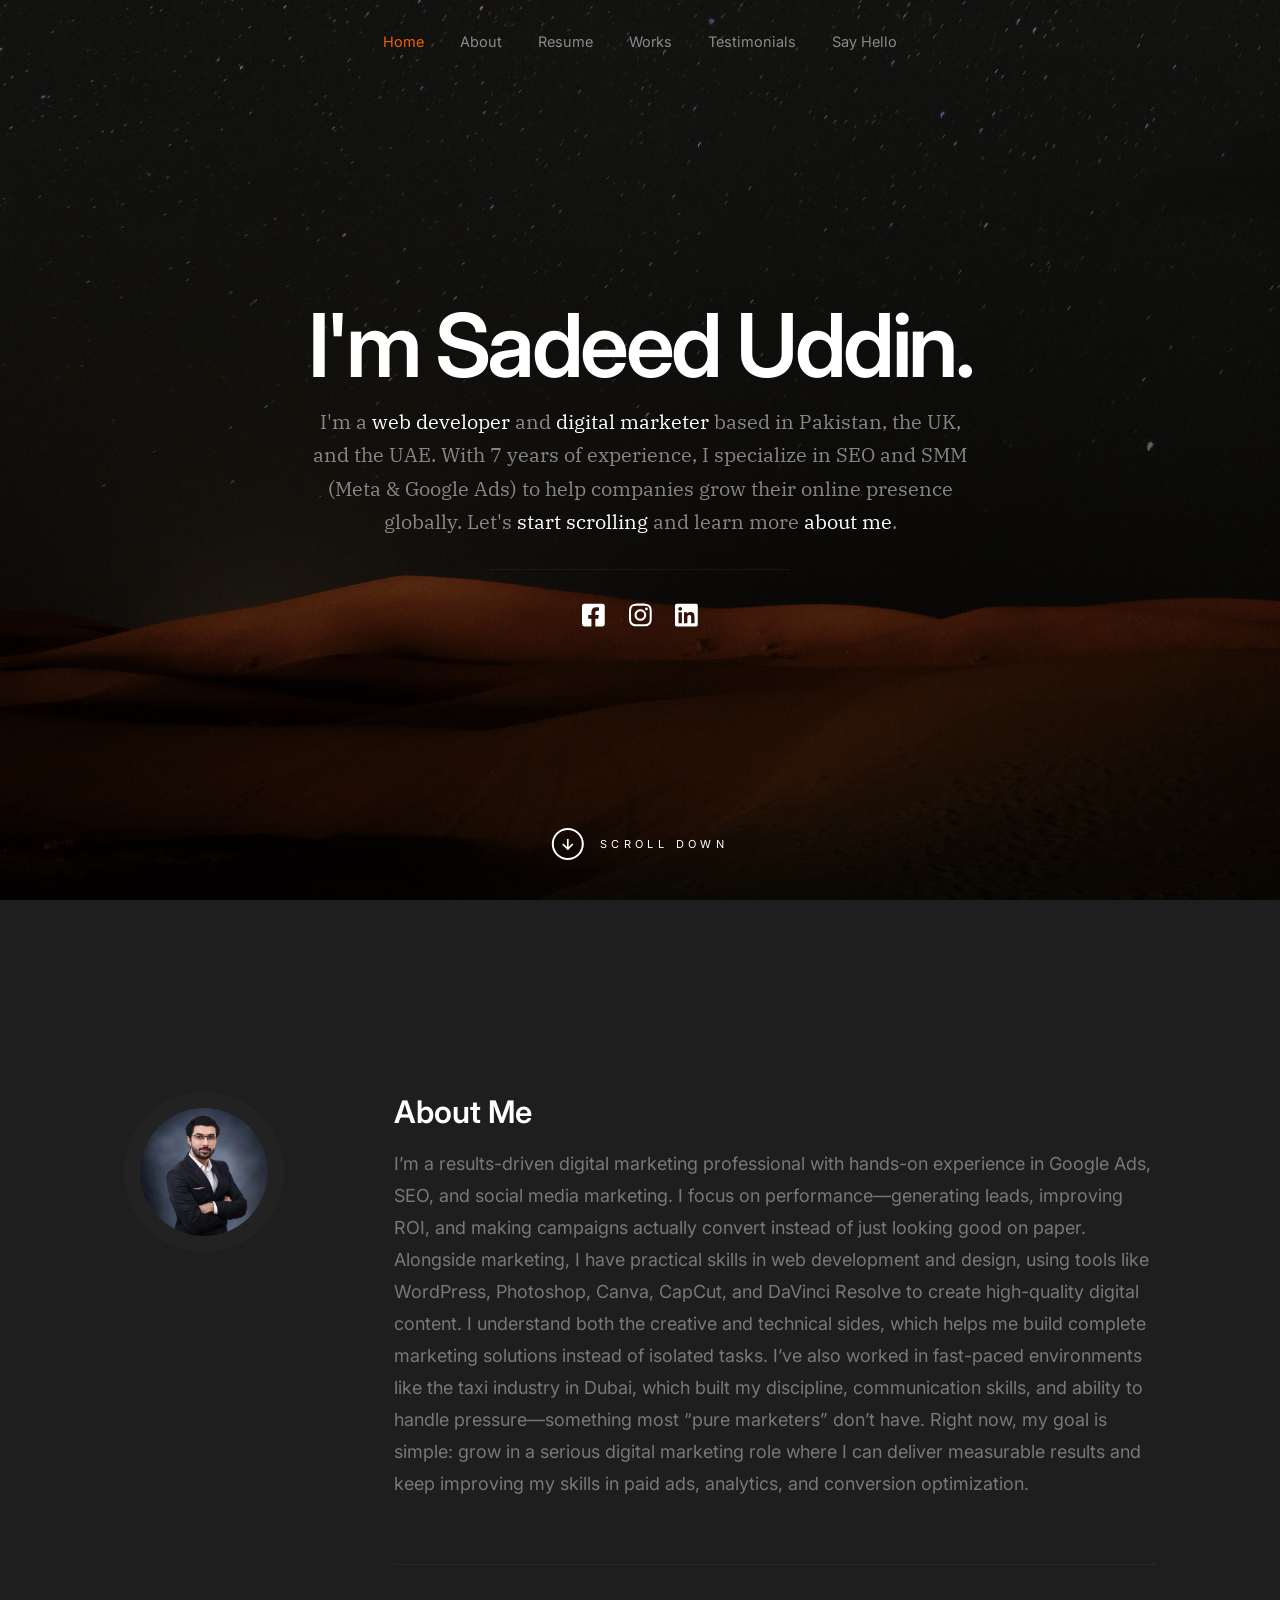
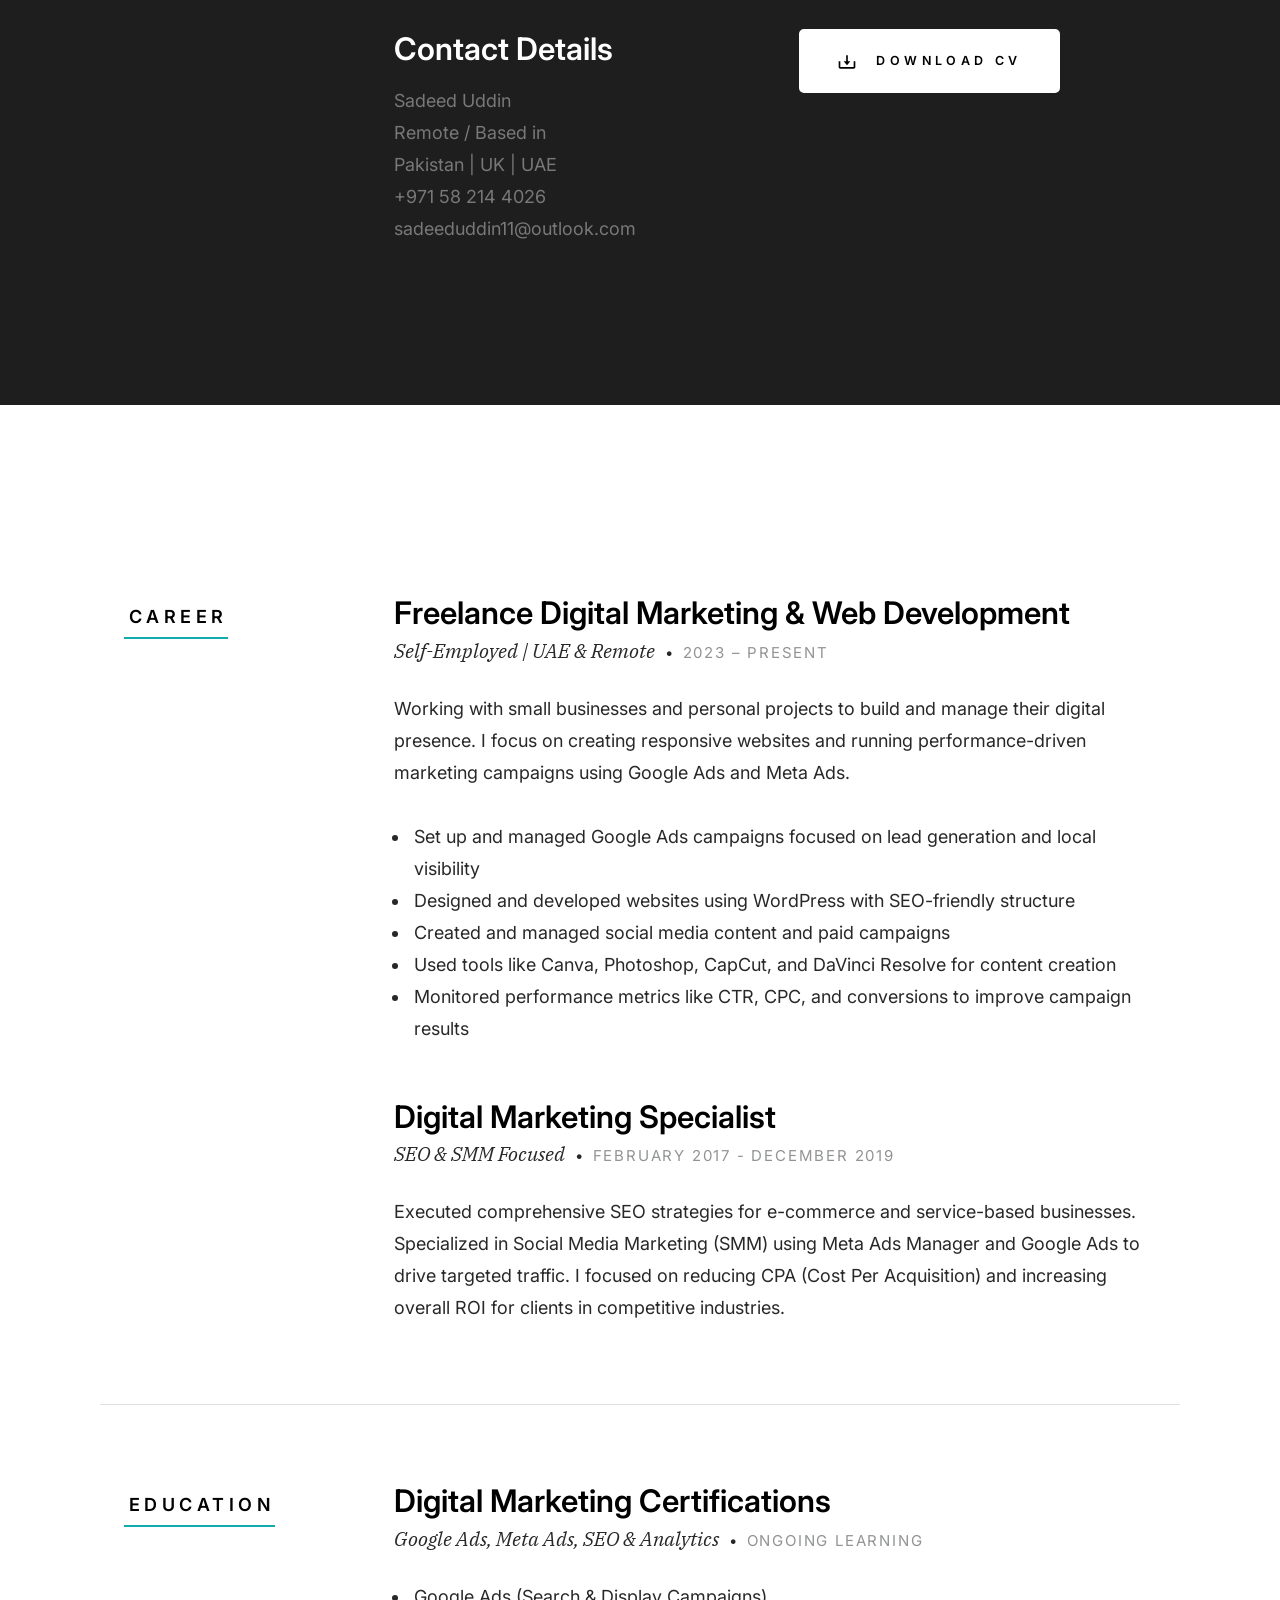
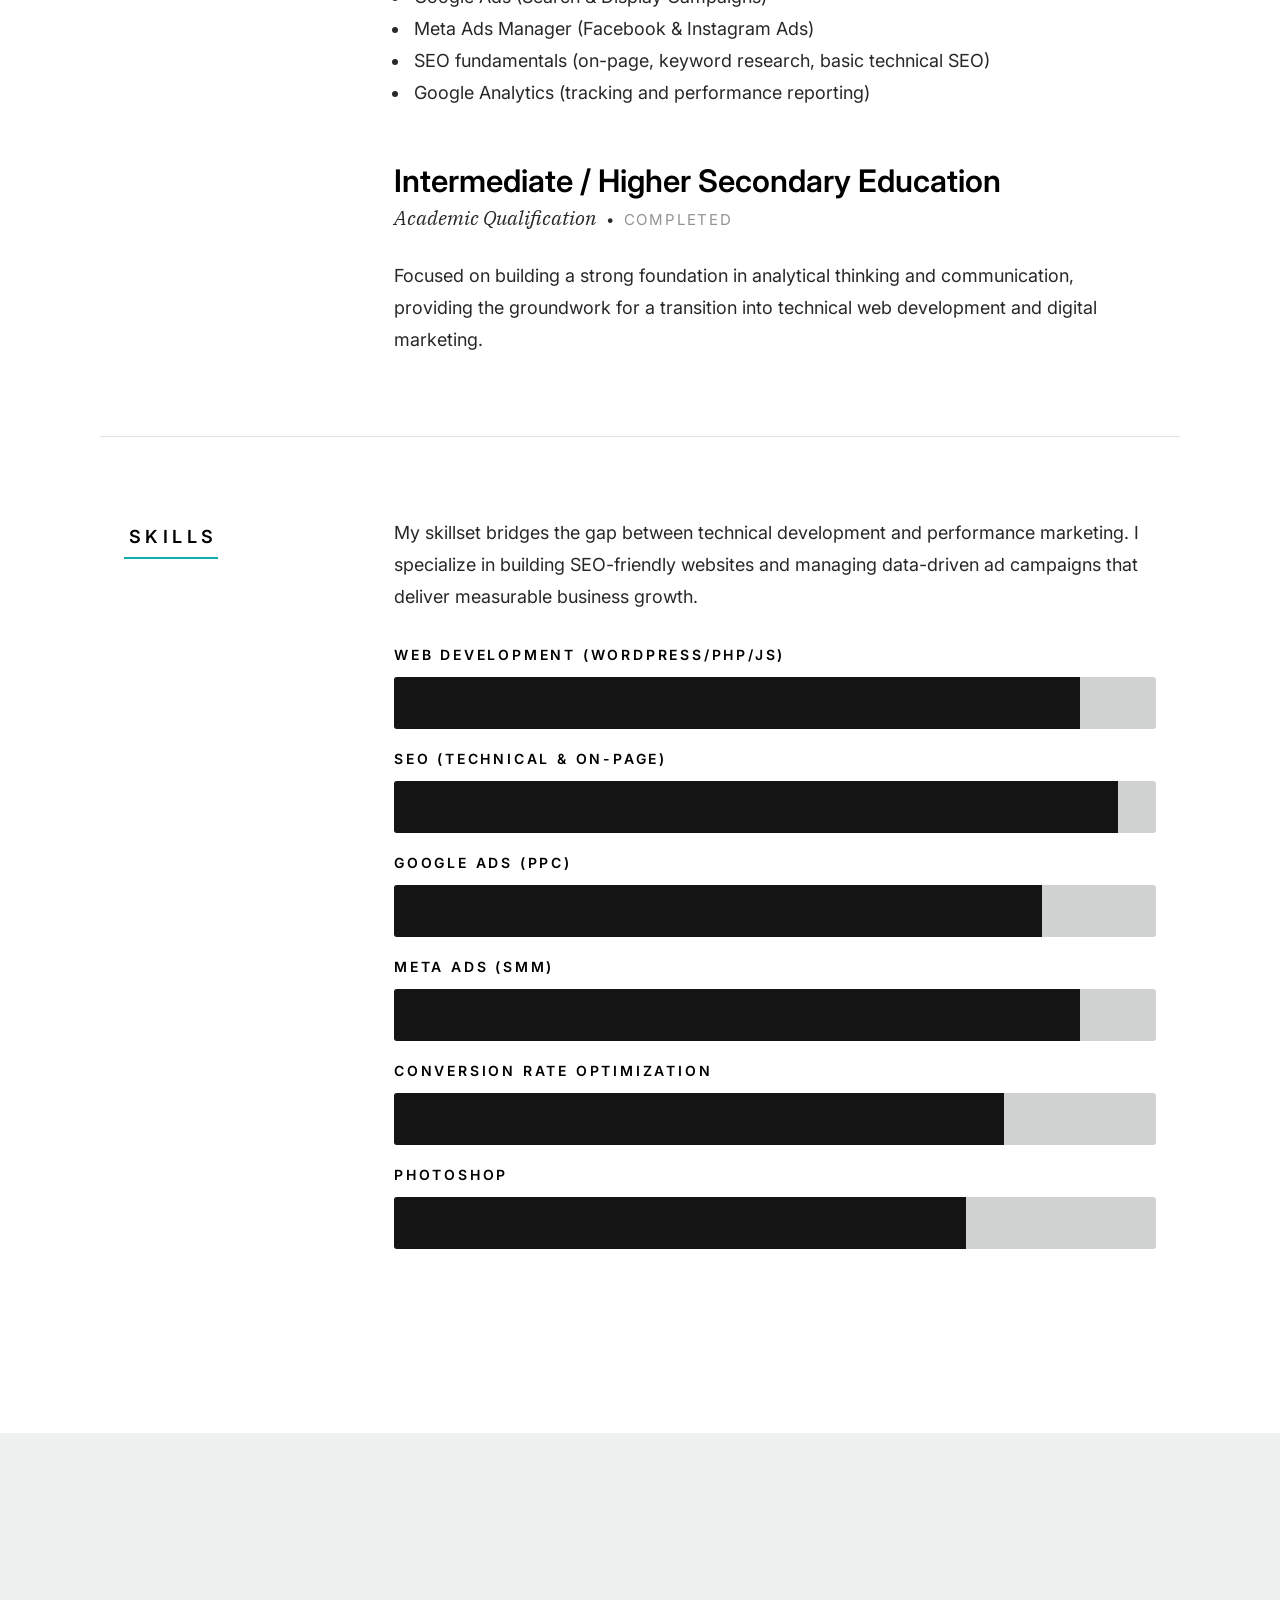
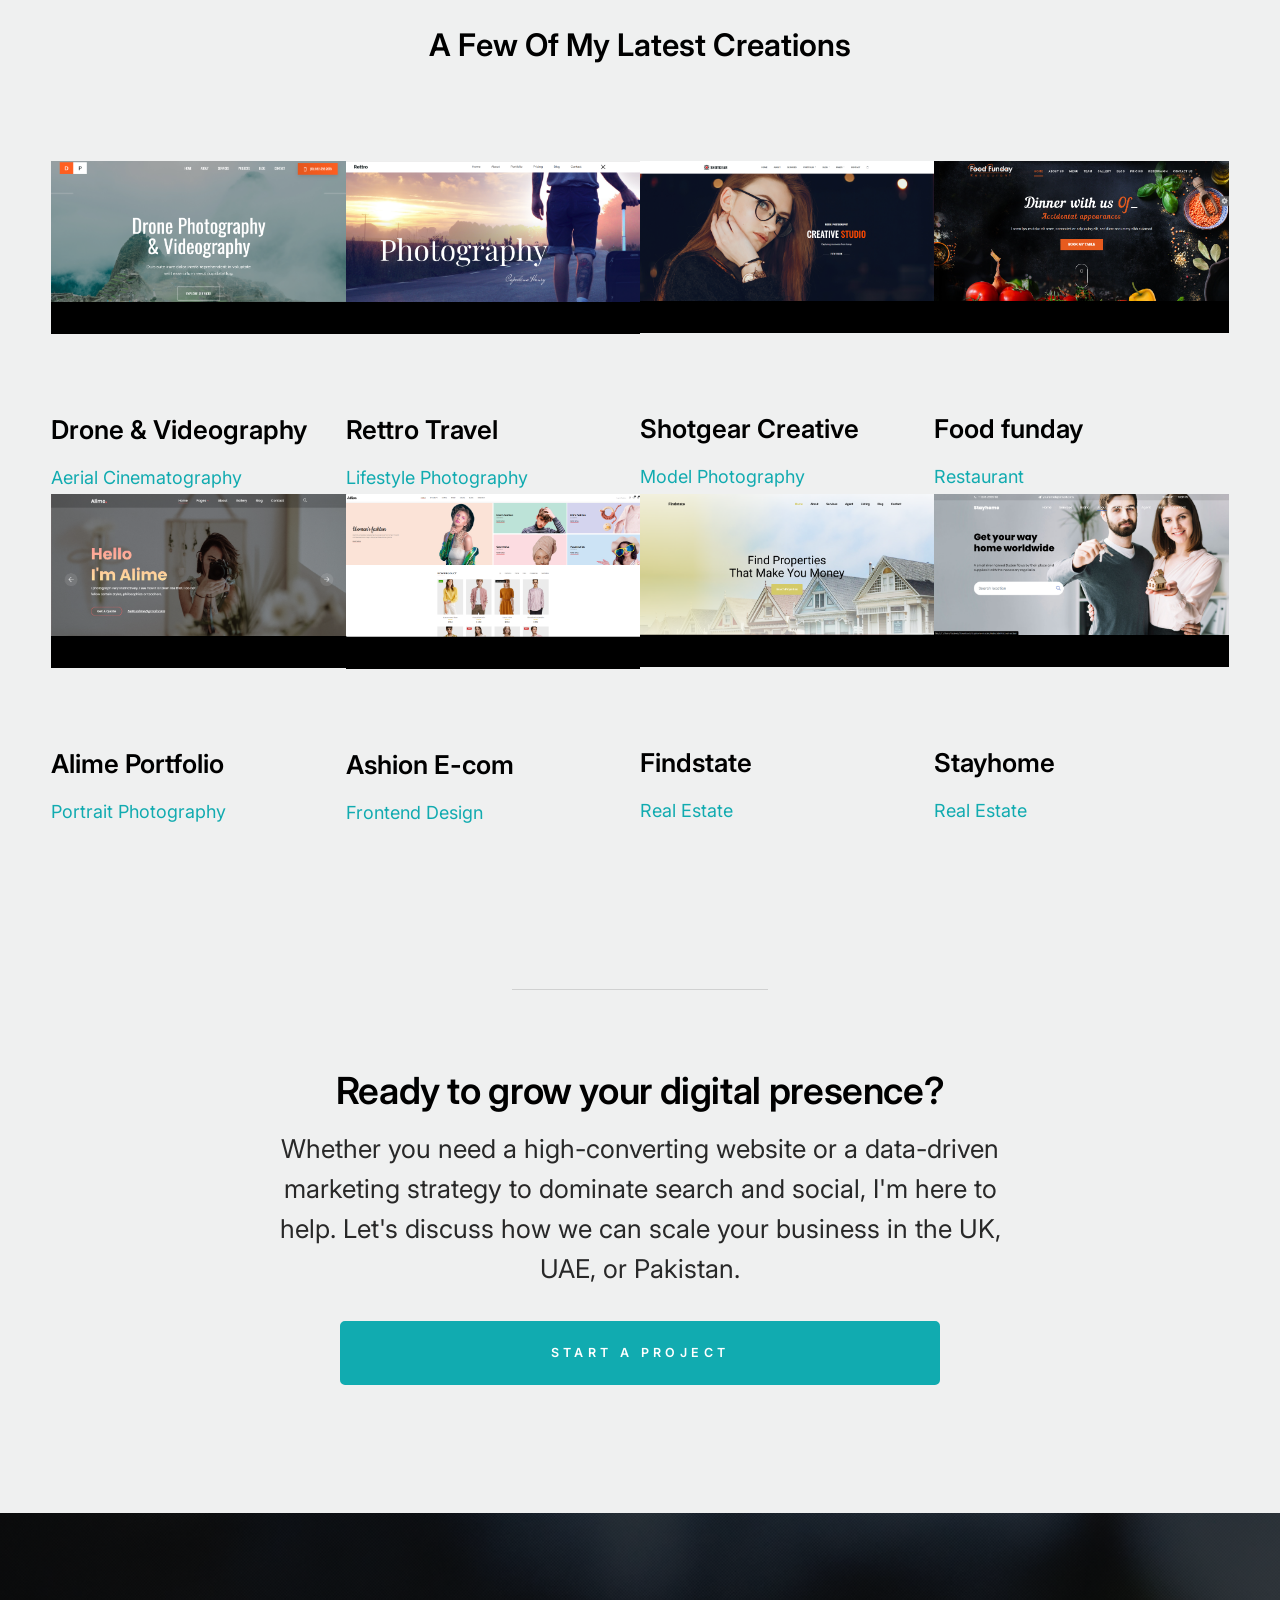
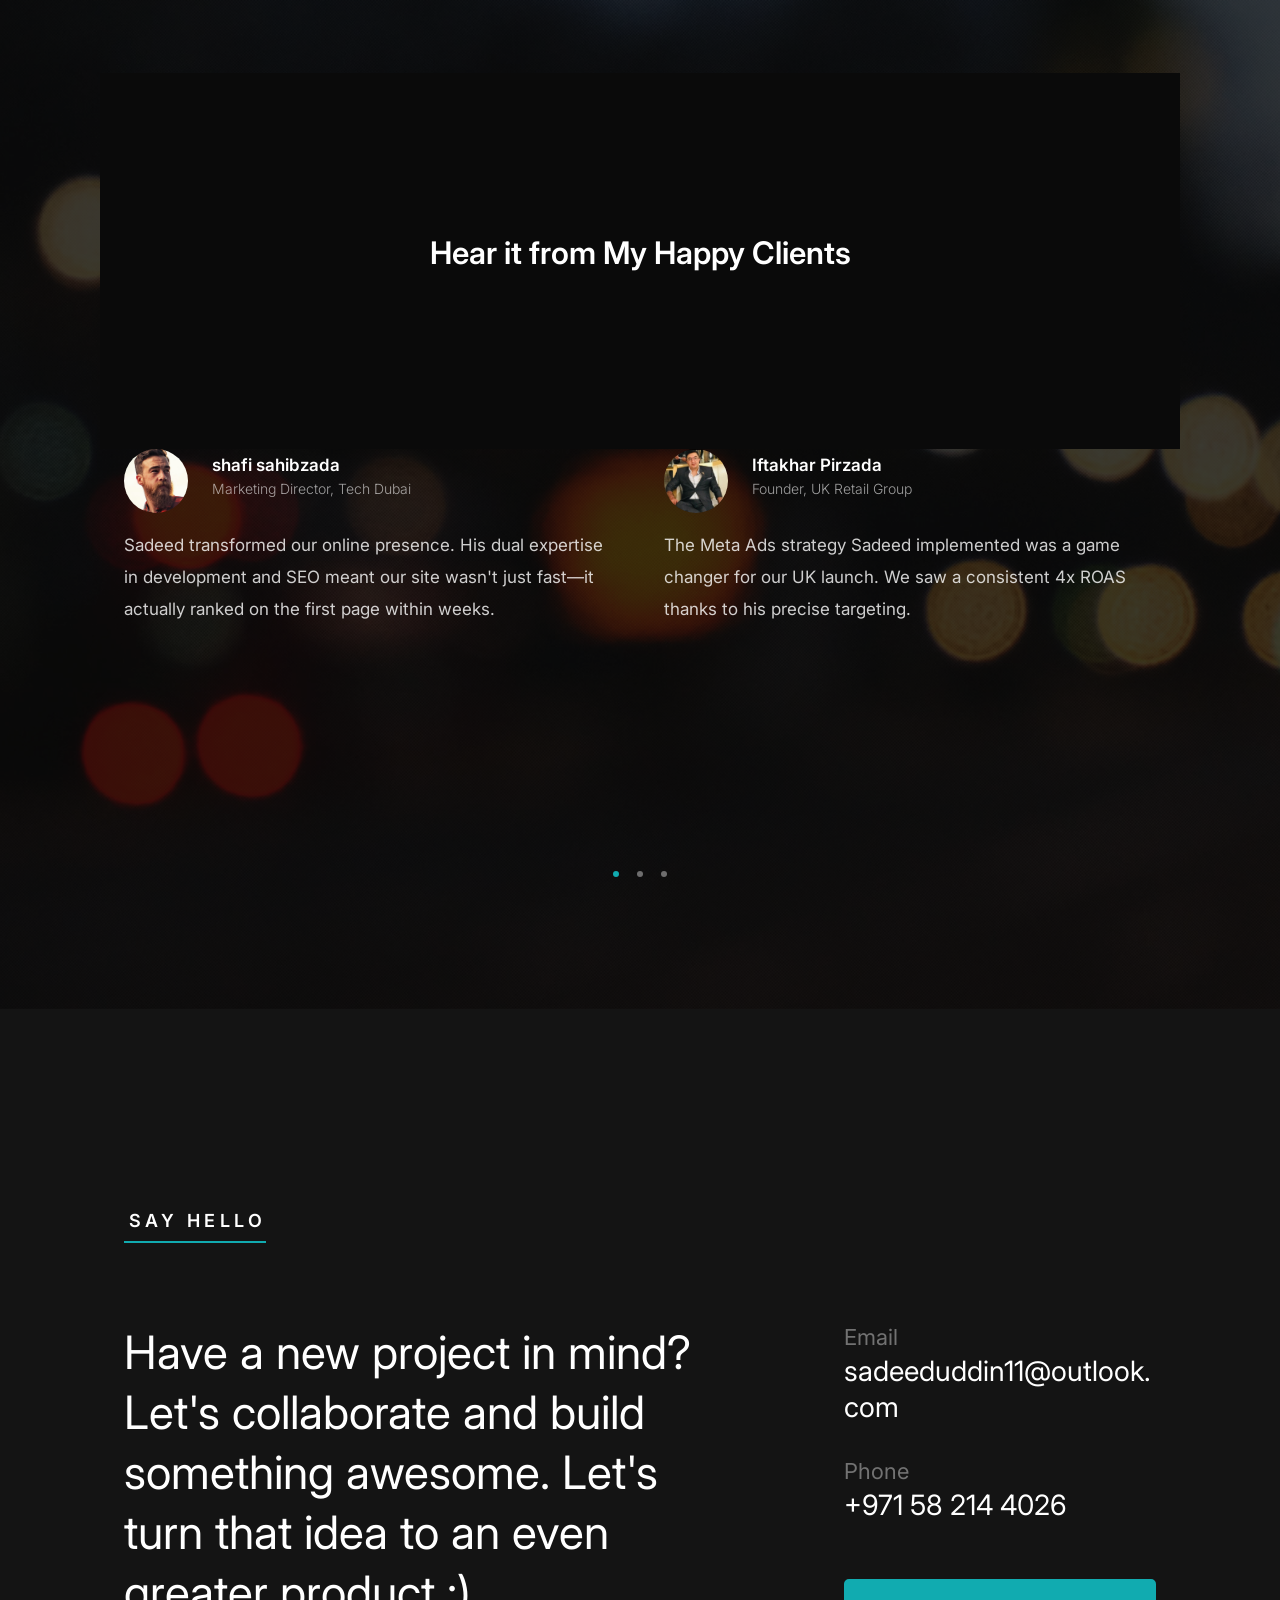
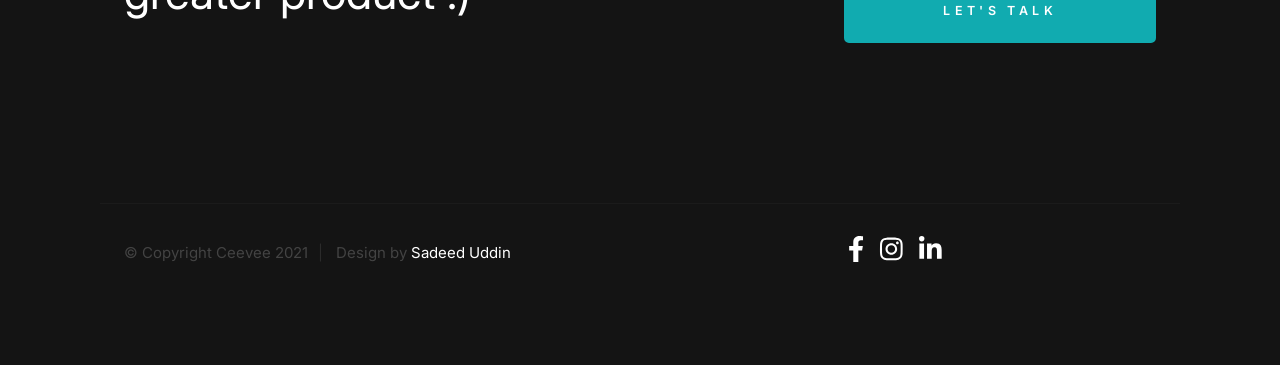
==== commit ce122f04: "Update index.html" ====
--- a/index.html
+++ b/index.html
@@ -631,7 +631,7 @@
         
                         <div class="testimonial-slider__slide swiper-slide">
                             <div class="testimonial-slider__author">
-                                <img src="images/avatars/user-03.jpg" alt="Author image" class="testimonial-slider__avatar">
+                                <img src="images/avatars/Iftekhar.jpeg" alt="Author image" class="testimonial-slider__avatar">
                                 <cite class="testimonial-slider__cite">
                                     <strong>Iftakhar Pirzada</strong>
                                     <span>Founder, UK Retail Group</span>
@@ -642,11 +642,24 @@
                             </p>
                         </div> <!-- end testimonial-slider__slide -->
         
-                 
-
                         <div class="testimonial-slider__slide swiper-slide">
                             <div class="testimonial-slider__author">
-                                <img src="images/avatars/user-05.jpg" alt="Author image" class="testimonial-slider__avatar">
+                                <img src="images/avatars/mirella.jpg" alt="Author image" class="testimonial-slider__avatar">
+                                <cite class="testimonial-slider__cite">
+                                    <strong>Mirella</strong>
+                                    <span>CEO, CareZone Home Health Care</span>
+                                </cite>
+                            </div>
+                            <p>
+                          Sadeed completely transformed CareZone's online presence.
+                           He built a flawless, user-friendly platform and backed it with sharp digital marketing that drove high-quality patient leads.
+                            His dual expertise in dev and marketing is exactly what Dubai's healthcare sector needs.
+                            </p>
+                        </div> <!-- end testimonial-slider__slide -->
+
+                        <div class="testimonial-slider__slide swiper-slide">
+                            <div class="testimonial-slider__author">
+                                <img src="images/avatars/mirella.jpg" alt="Author image" class="testimonial-slider__avatar">
                                 <cite class="testimonial-slider__cite">
                                     <strong>Anwer Hamime</strong>
                                     <span>CEO, Higher Innovation Academy</span>
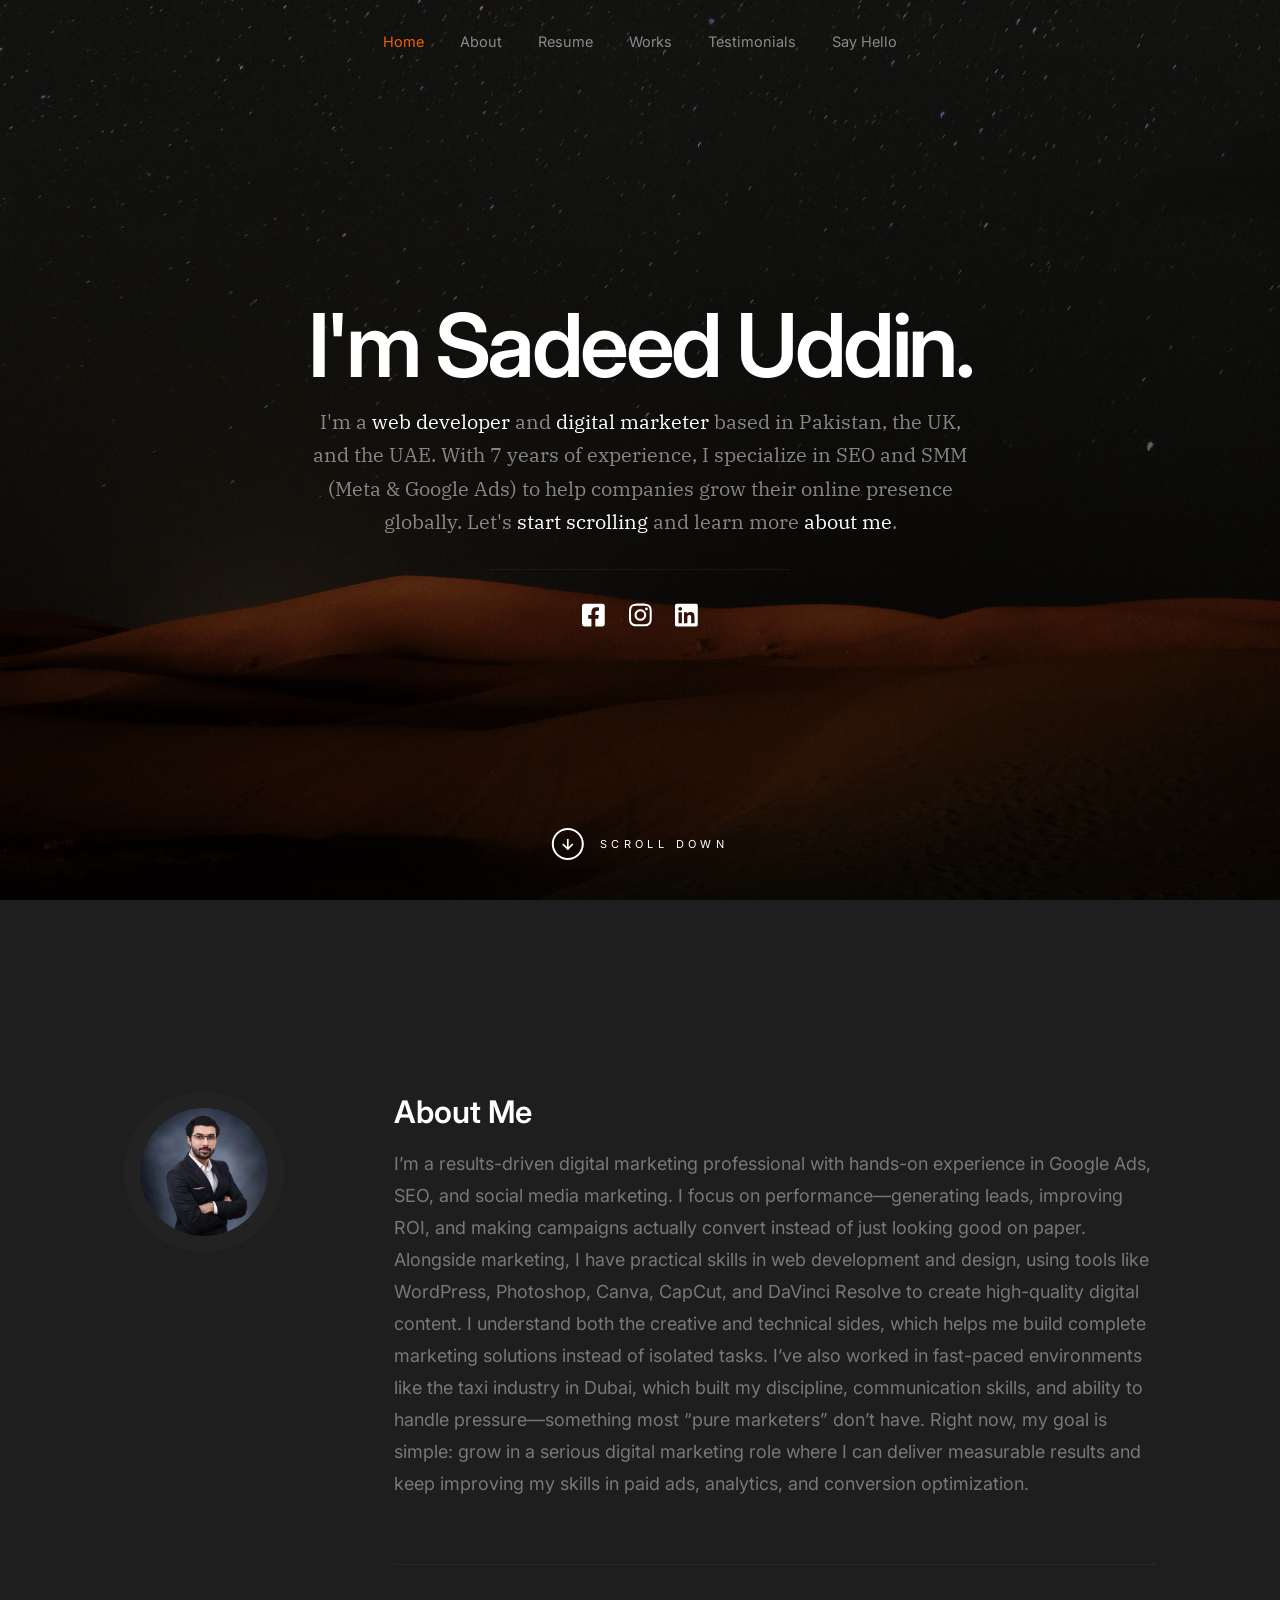
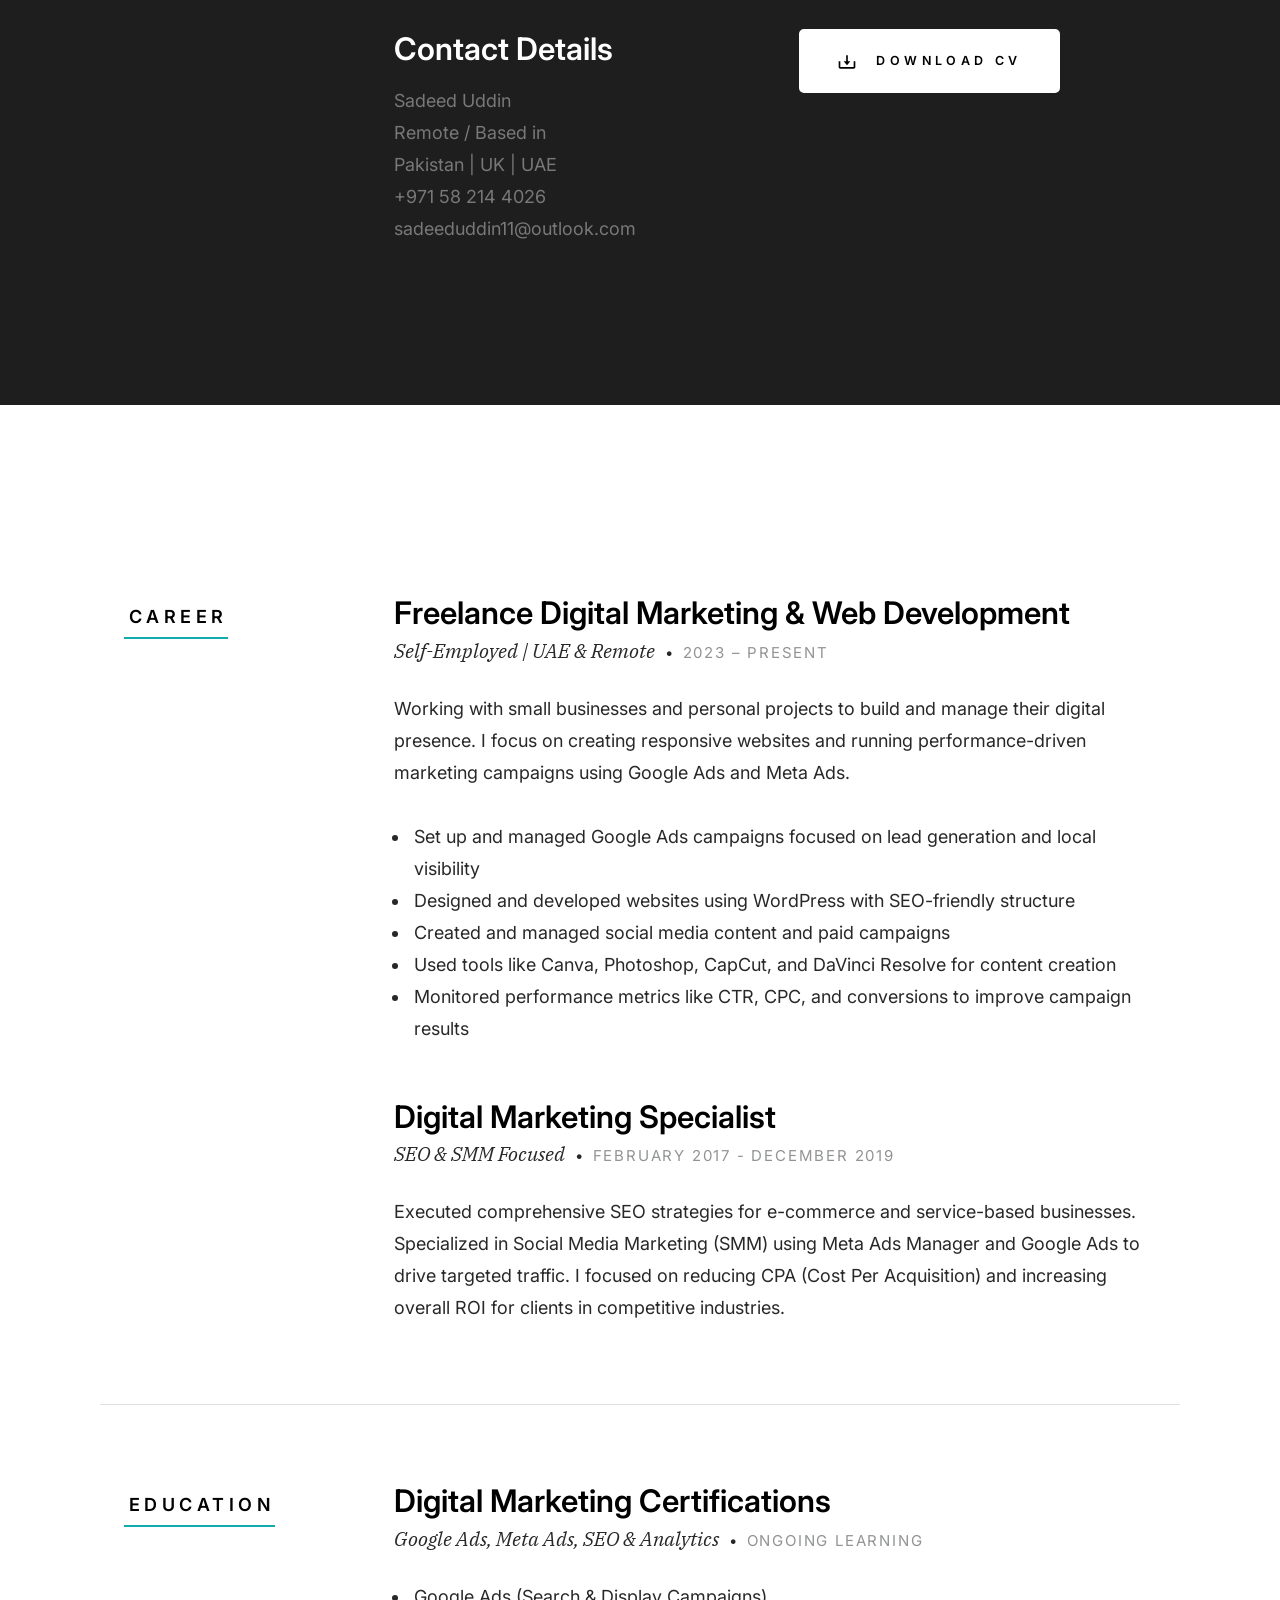
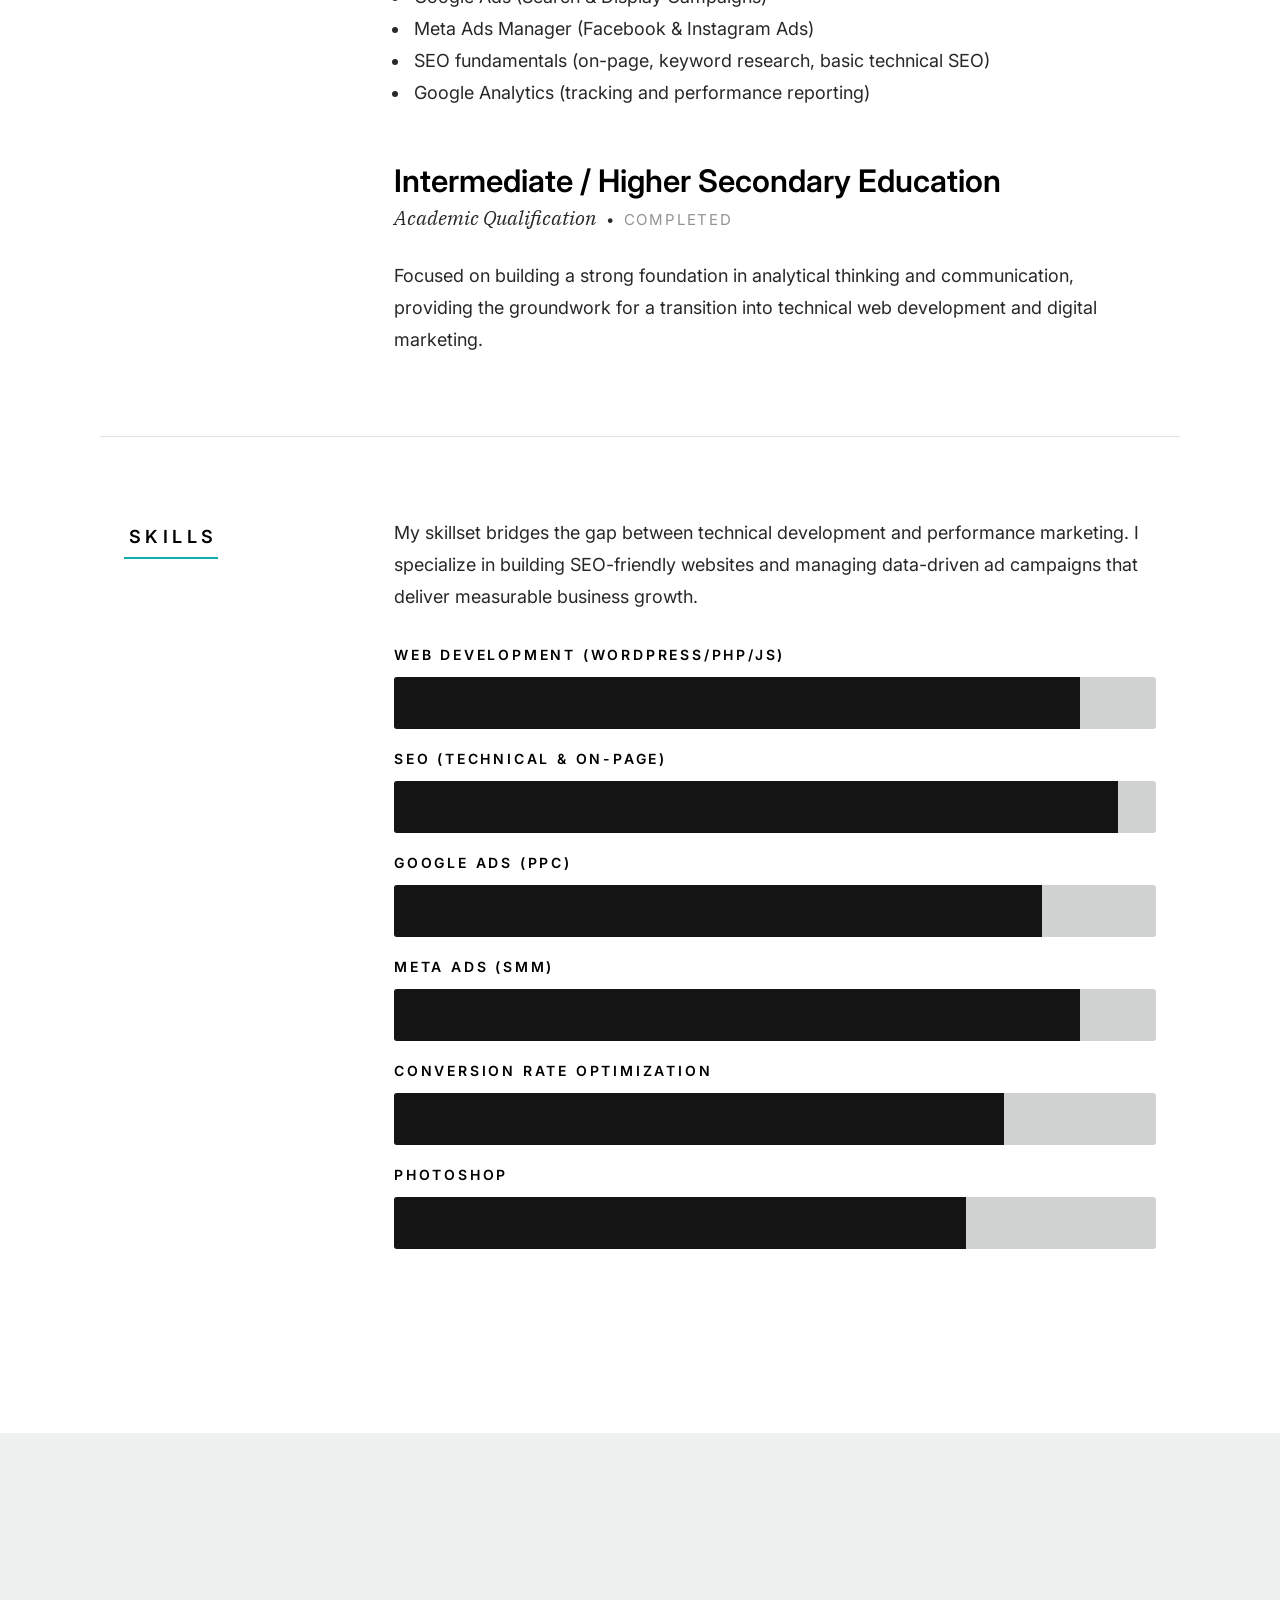
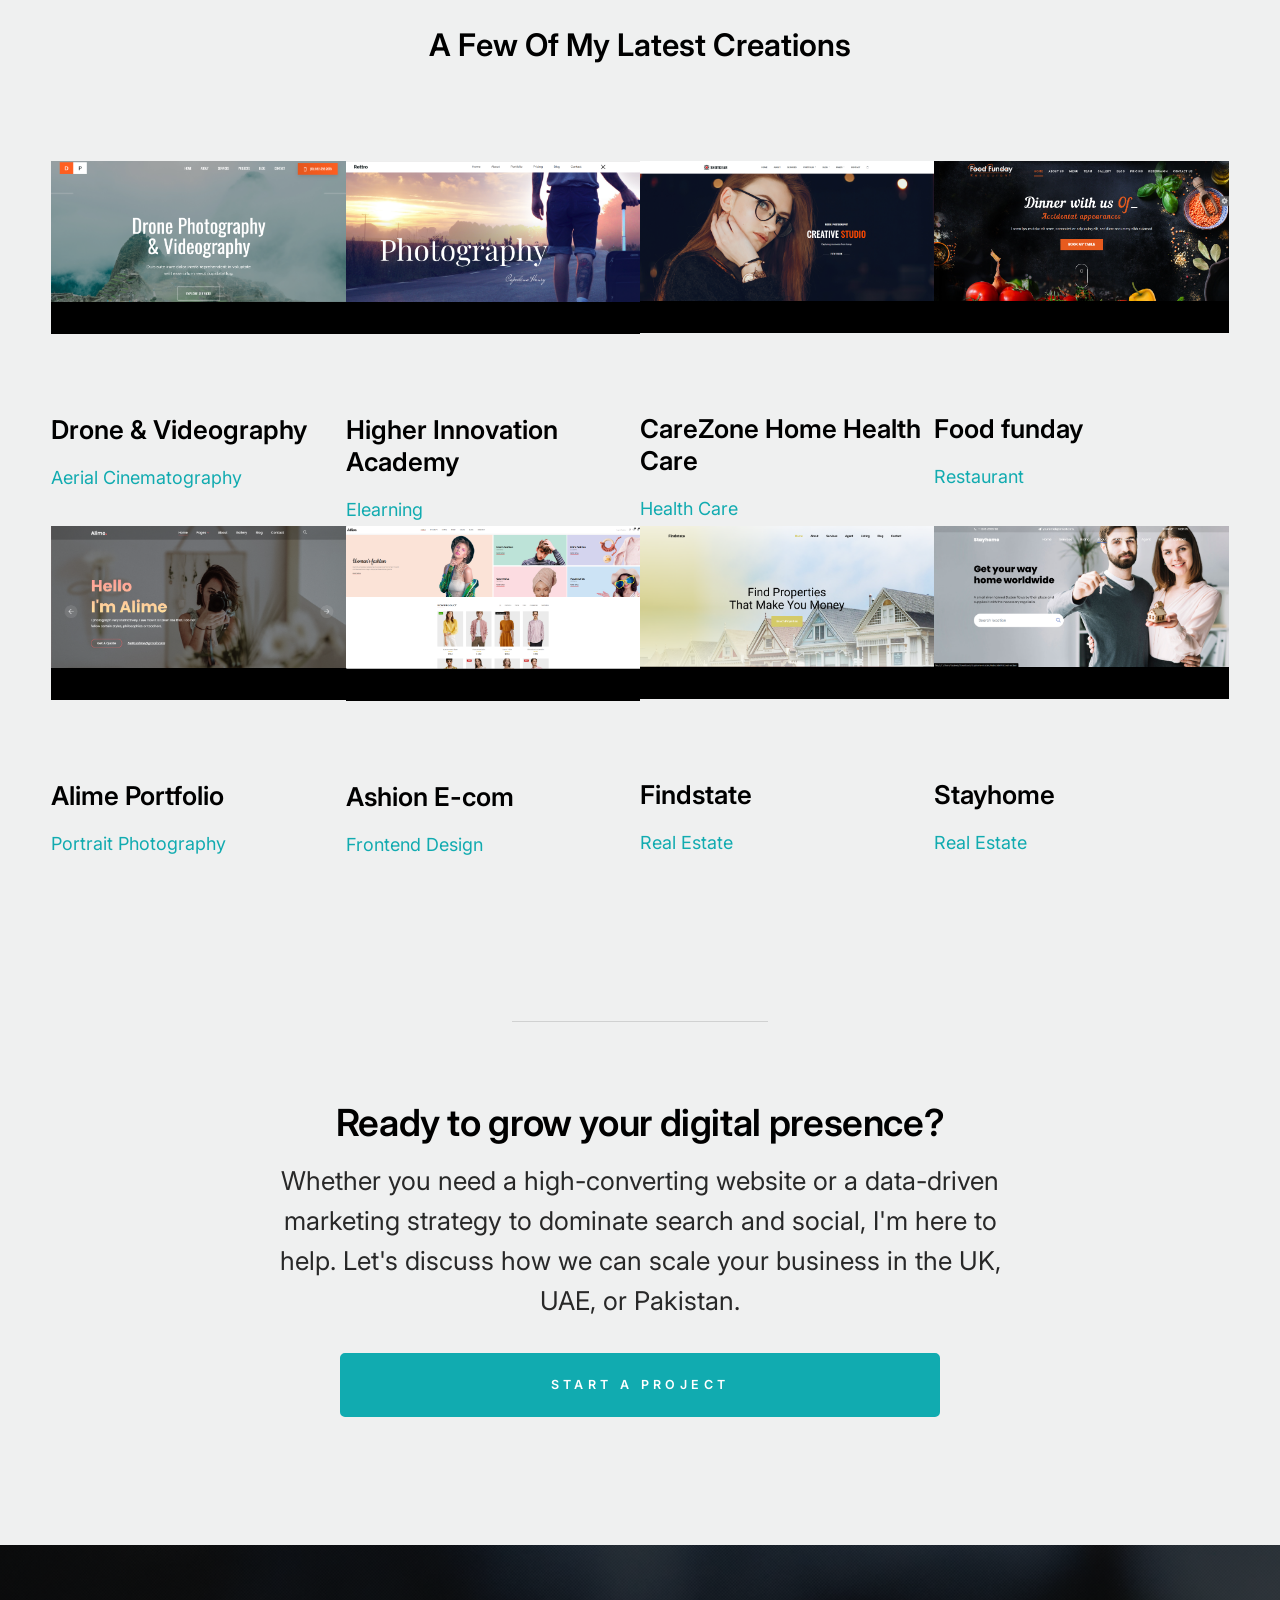
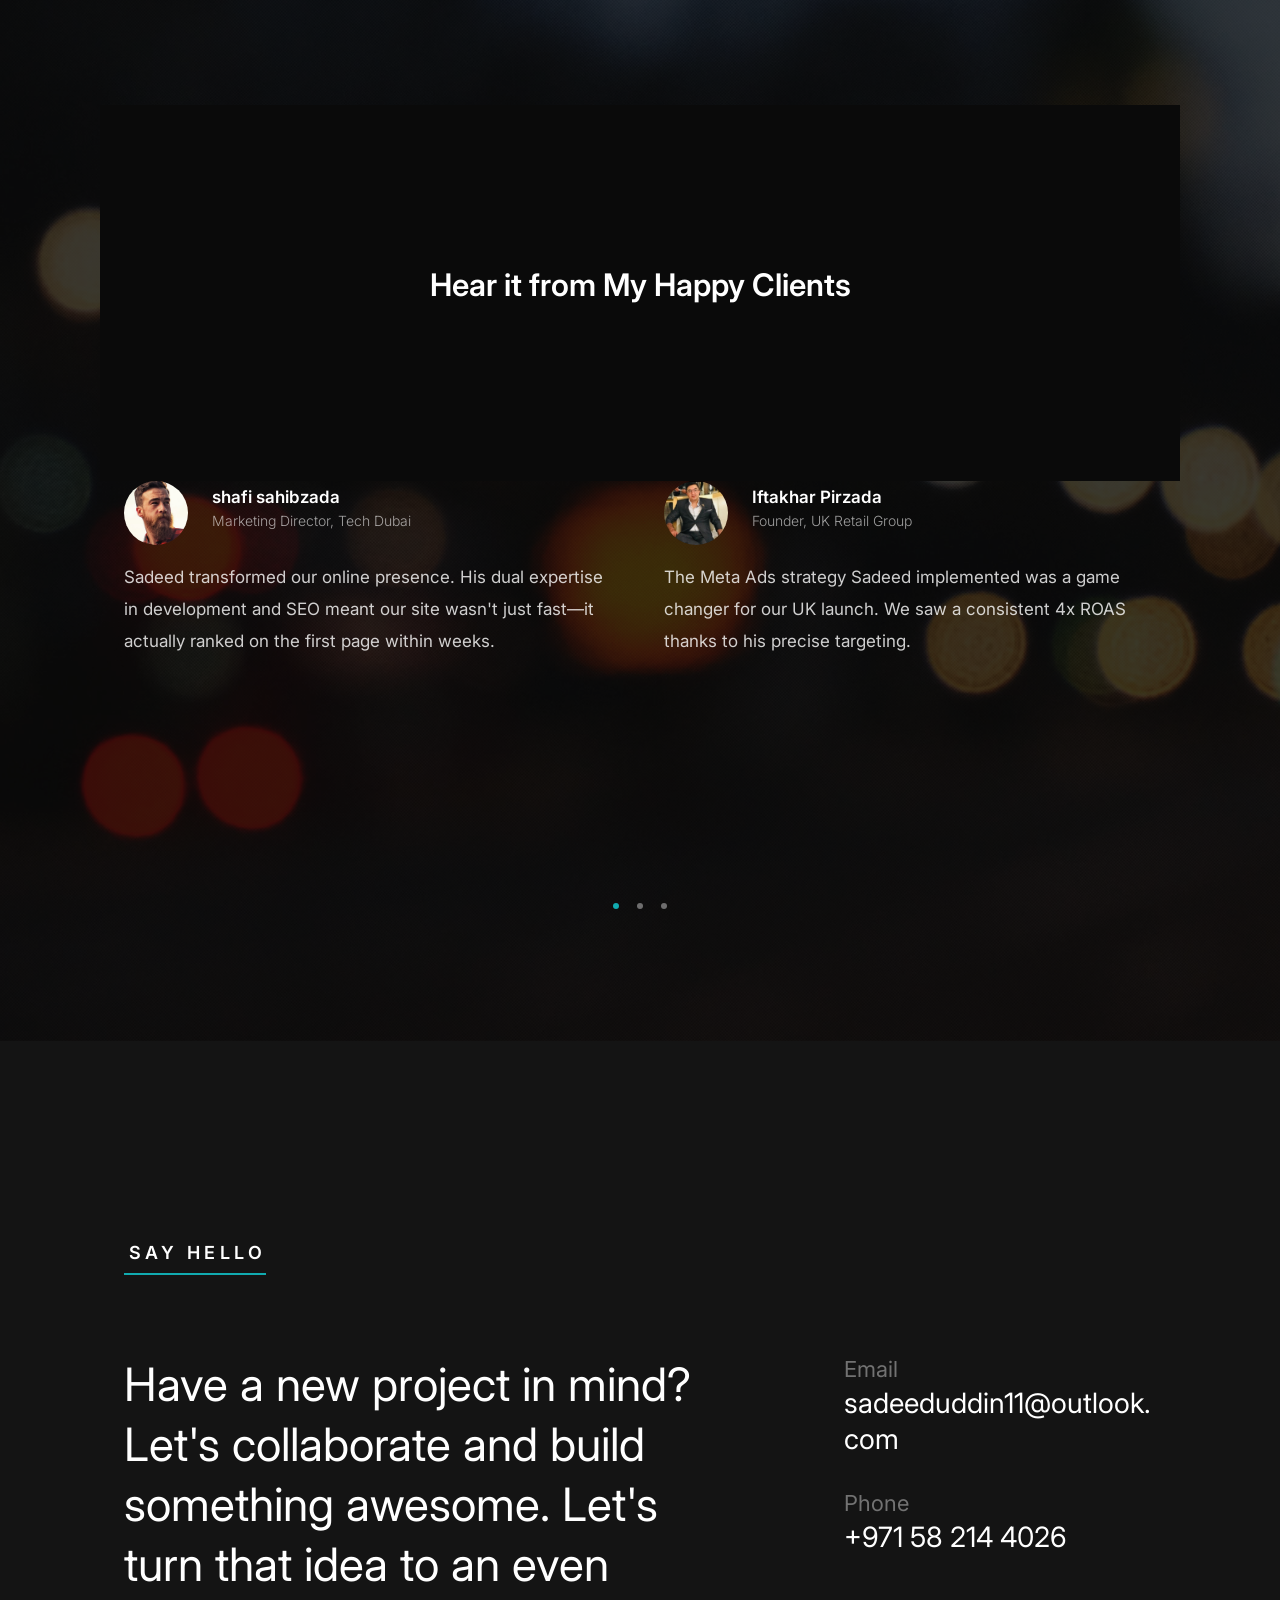
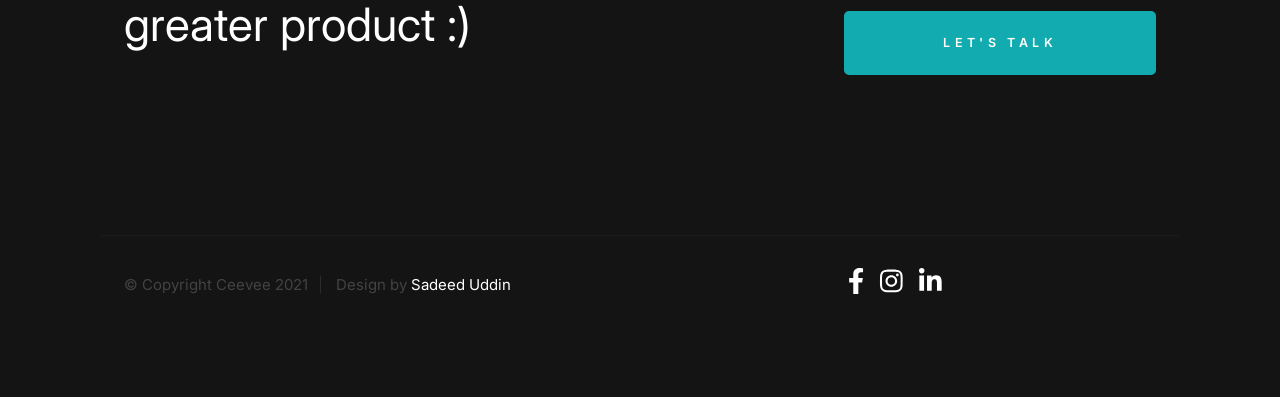
==== commit d545d3a2: "Update greeting from 'Hello' to 'Goodbye'" ====
--- a/index.html
+++ b/index.html
@@ -344,25 +344,25 @@
             </div> <!-- ITEM 1 -->
 
             <div class="column entry" data-aos="fade-up" data-aos-delay="100">
-                <a href="https://staticfile-ab842.wasmer.app/" target="_blank" class="entry__link">
+                <a href="https://hiacademy.ae/" target="_blank" class="entry__link">
                     <div class="entry__thumb">
                         <img src="images/folio/Screenshot 2025-12-22 173408.png">
                     </div>
                     <div class="entry__info">
-                        <h4 class="entry__title">Rettro Travel</h4>
-                        <div class="entry__cat">Lifestyle Photography</div>
+                        <h4 class="entry__title">Higher Innovation Academy</h4>
+                        <div class="entry__cat">Elearning</div>
                     </div>
                 </a>
             </div> <!-- ITEM 2 -->
 
             <div class="column entry" data-aos="fade-up" data-aos-delay="200">
-                <a href="https://staticfile-sadeeduddin.wasmer.app/" target="_blank" class="entry__link">
+                <a href="https://www.carezonehomecare.com/" target="_blank" class="entry__link">
                     <div class="entry__thumb">
                         <img src="images/folio/Screenshot 2025-12-22 173134.png">
                     </div>
                     <div class="entry__info">
-                        <h4 class="entry__title">Shotgear Creative</h4>
-                        <div class="entry__cat">Model Photography</div>
+                        <h4 class="entry__title">CareZone Home Health Care</h4>
+                        <div class="entry__cat">Health Care</div>
                     </div>
                 </a>
             </div> <!-- ITEM 3 -->
@@ -659,7 +659,7 @@
 
                         <div class="testimonial-slider__slide swiper-slide">
                             <div class="testimonial-slider__author">
-                                <img src="images/avatars/mirella.jpg" alt="Author image" class="testimonial-slider__avatar">
+                                <img src="images/avatars/Anwer.jpg" alt="Author image" class="testimonial-slider__avatar">
                                 <cite class="testimonial-slider__cite">
                                     <strong>Anwer Hamime</strong>
                                     <span>CEO, Higher Innovation Academy</span>
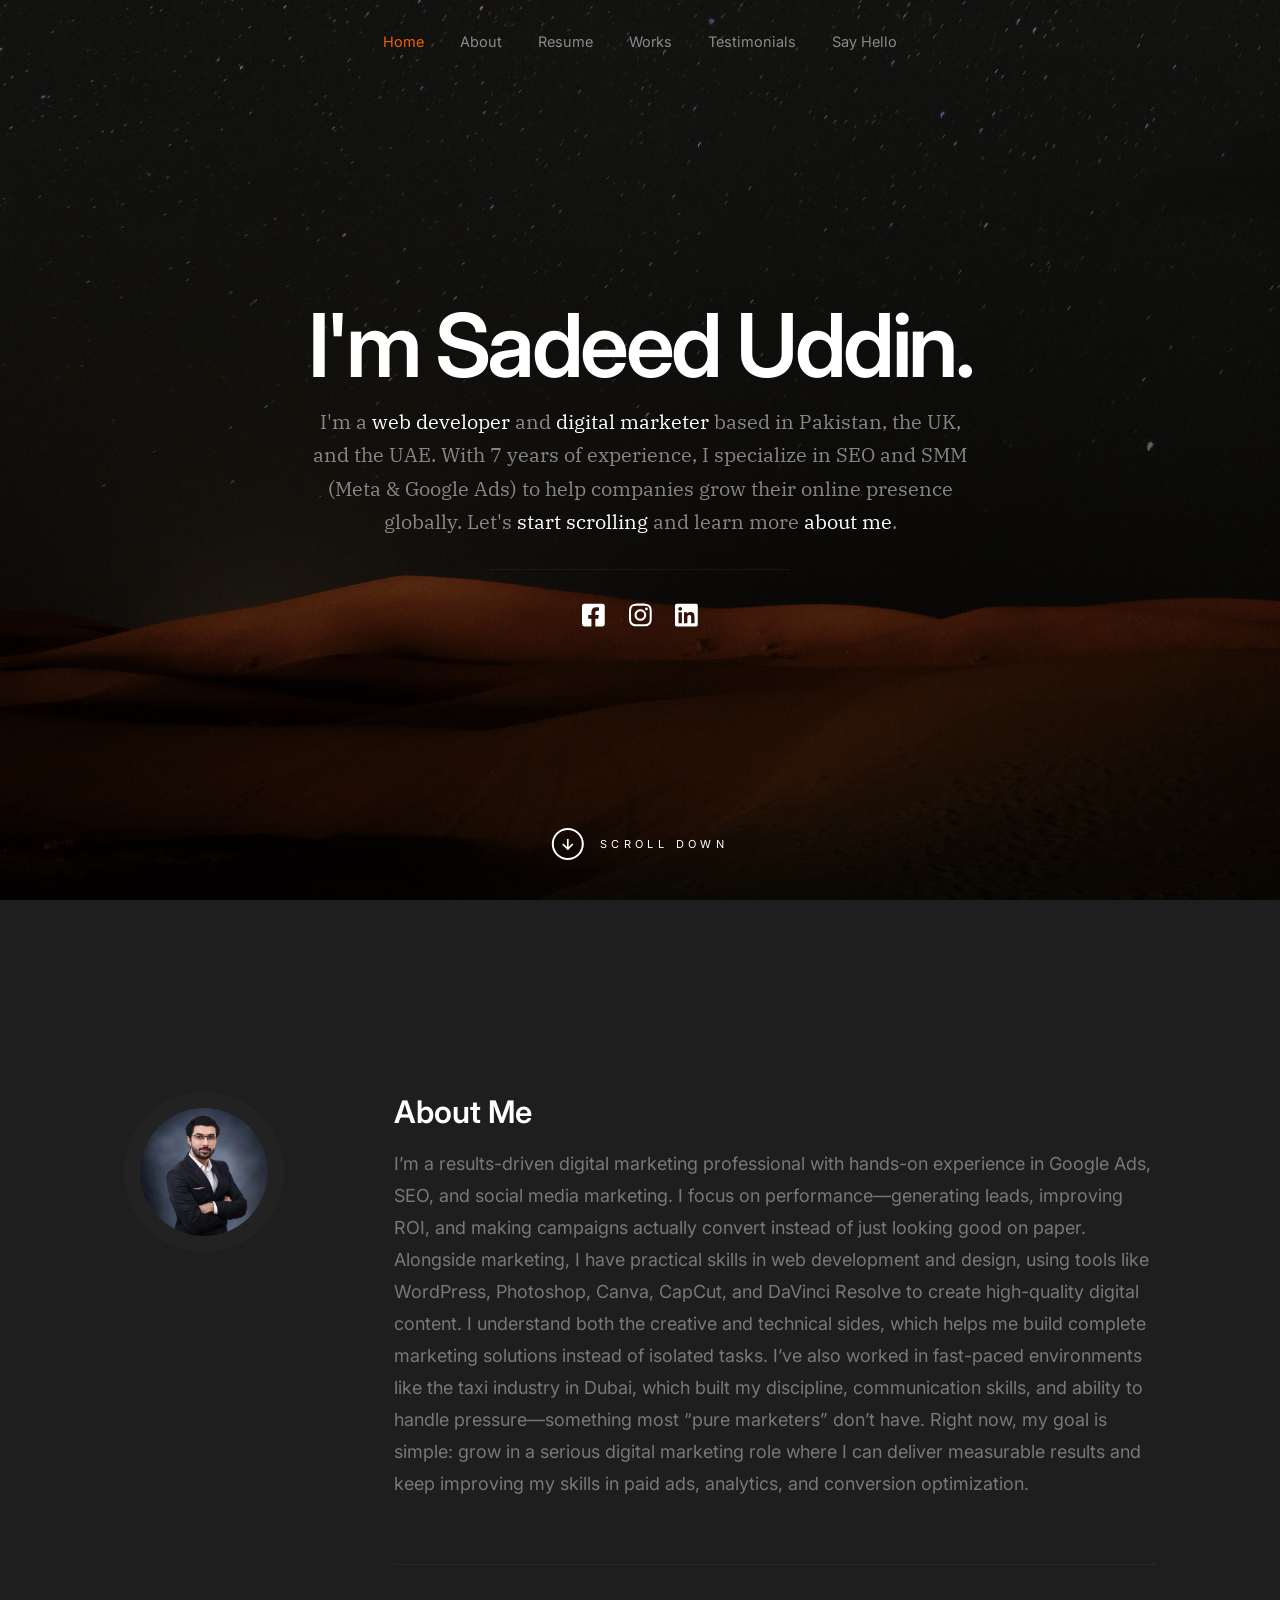
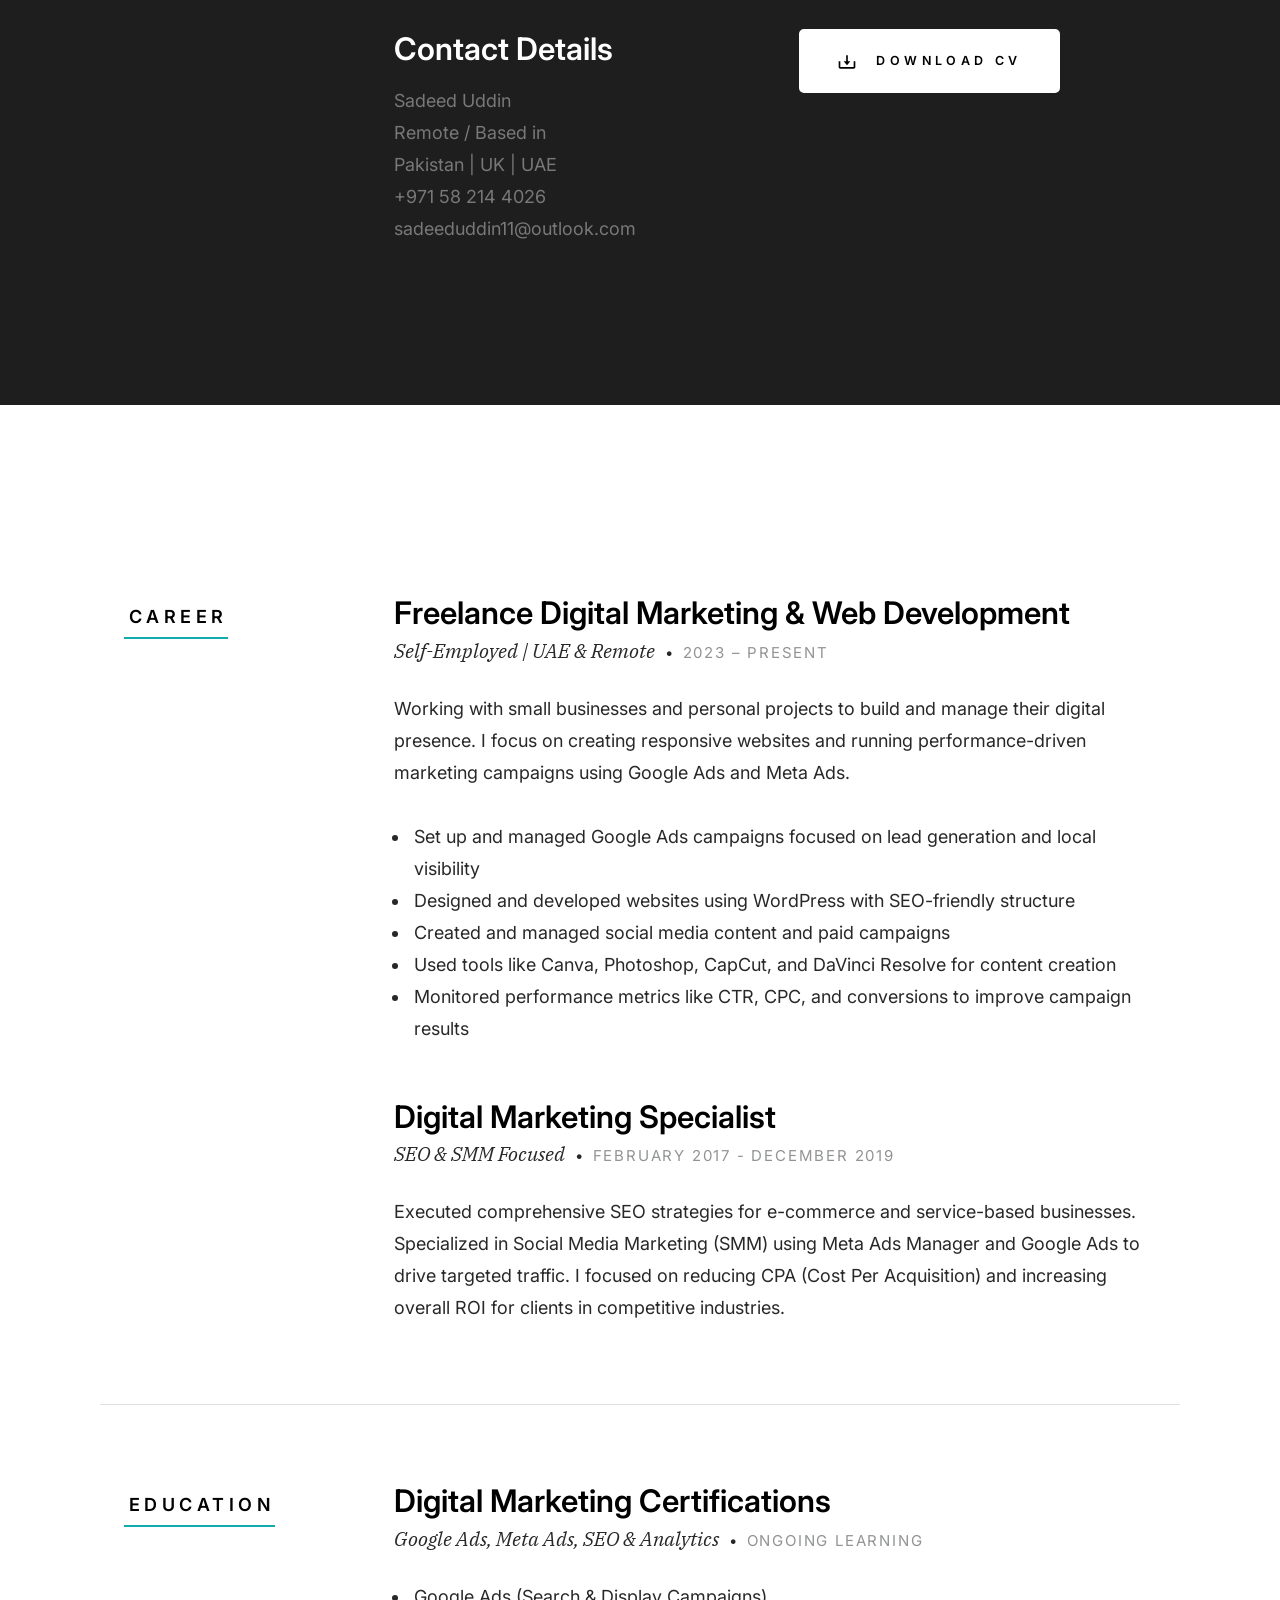
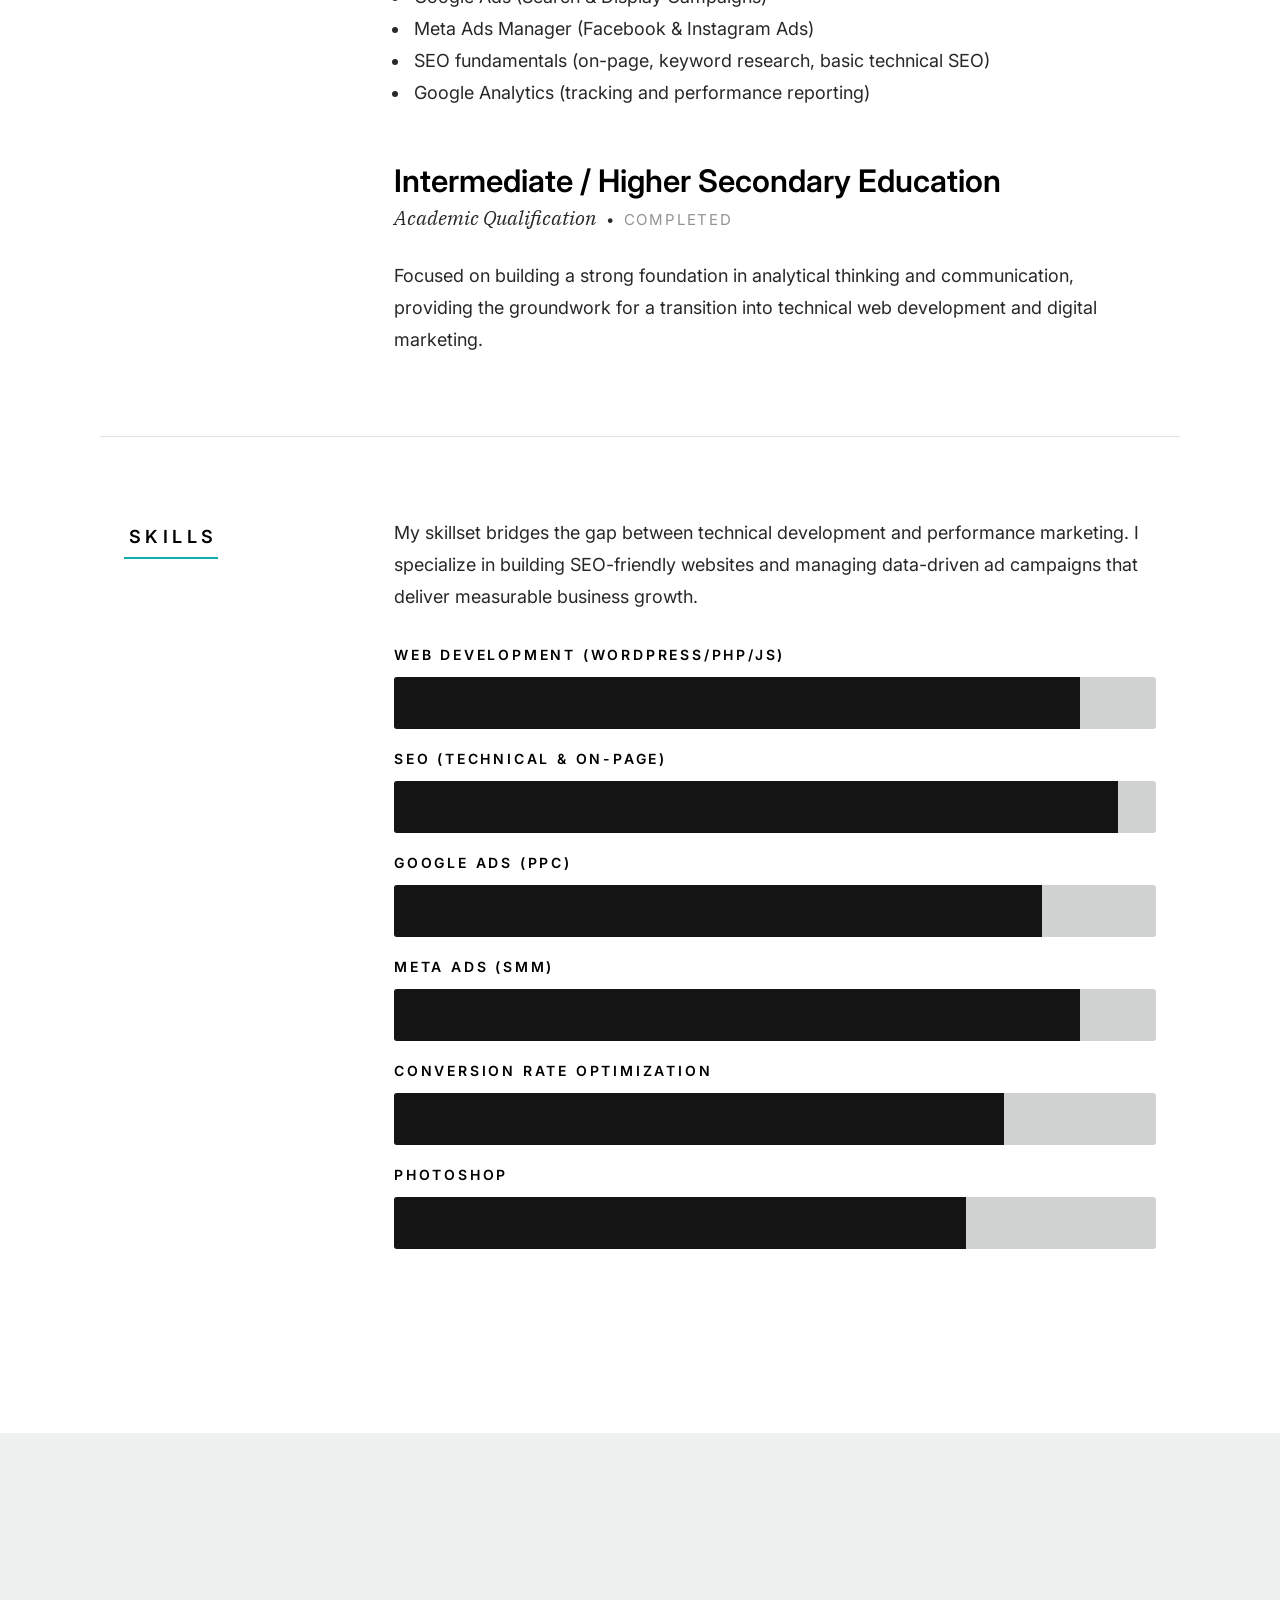
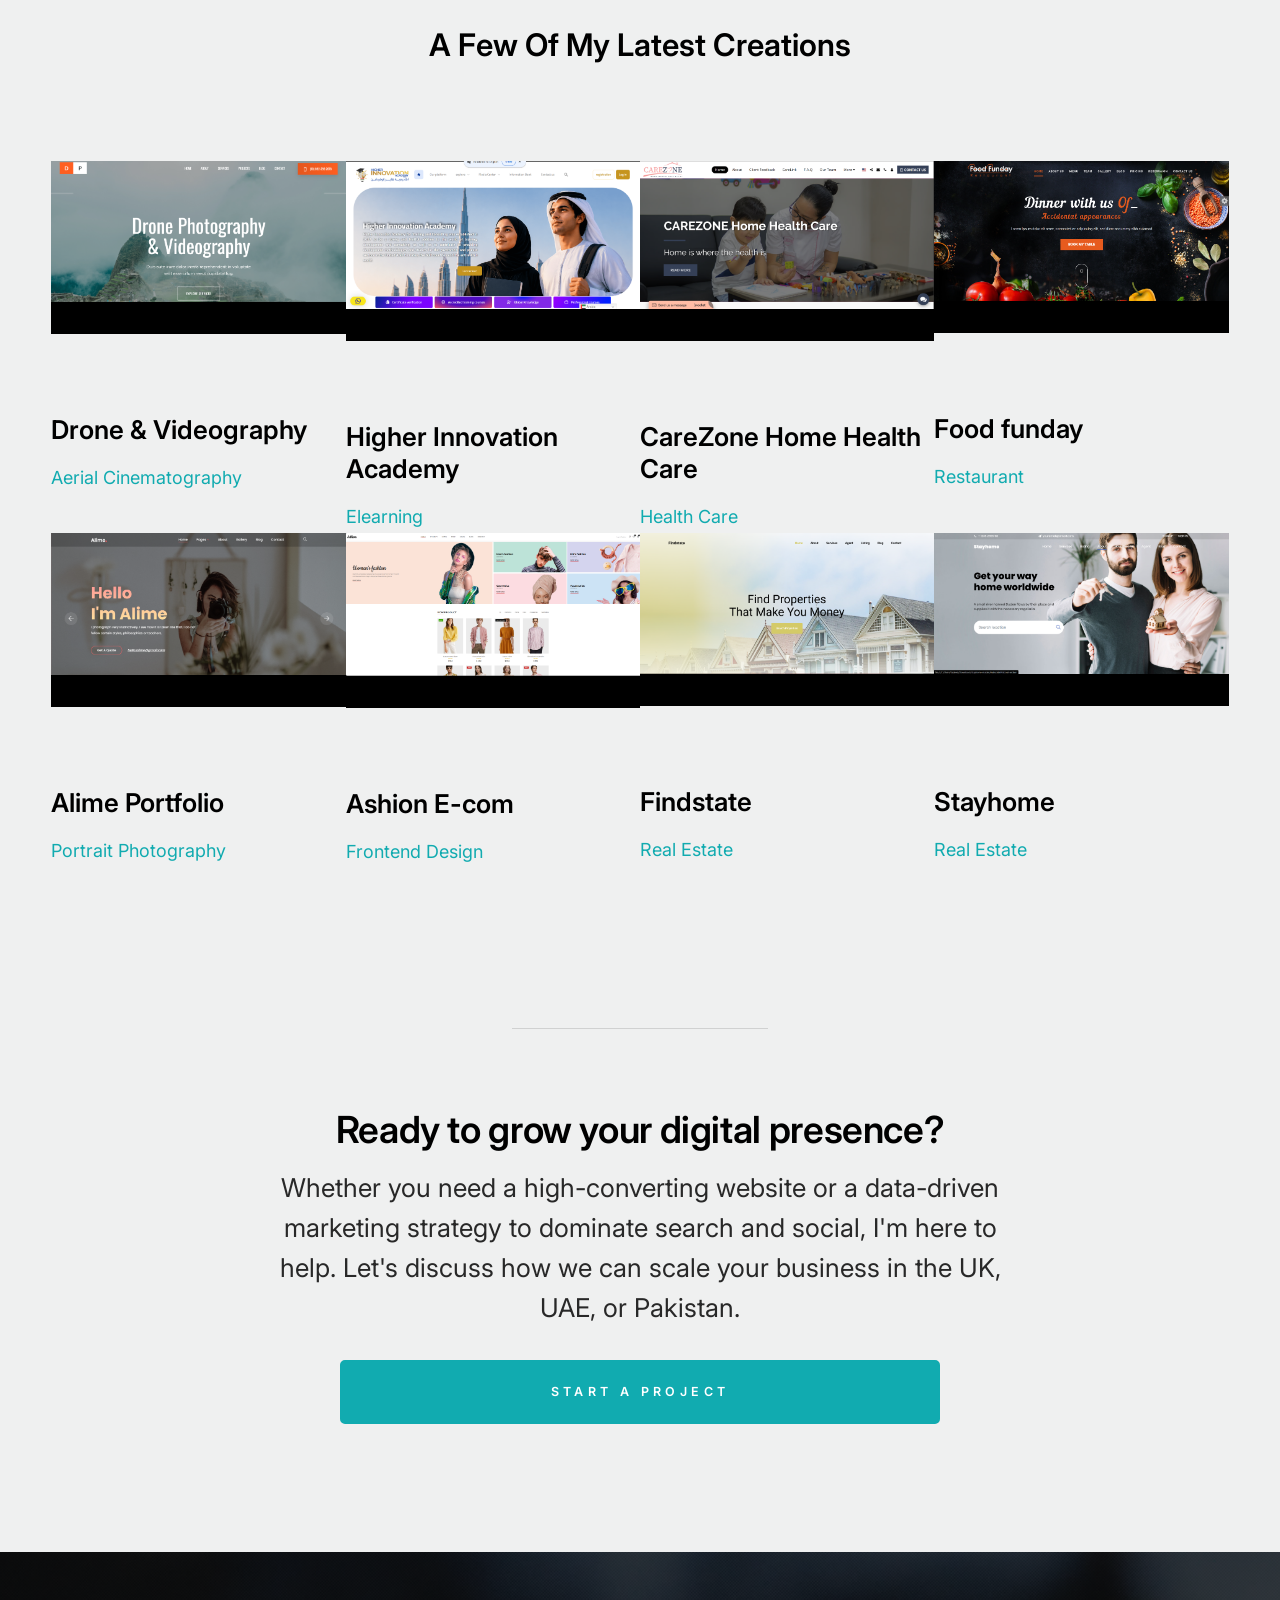
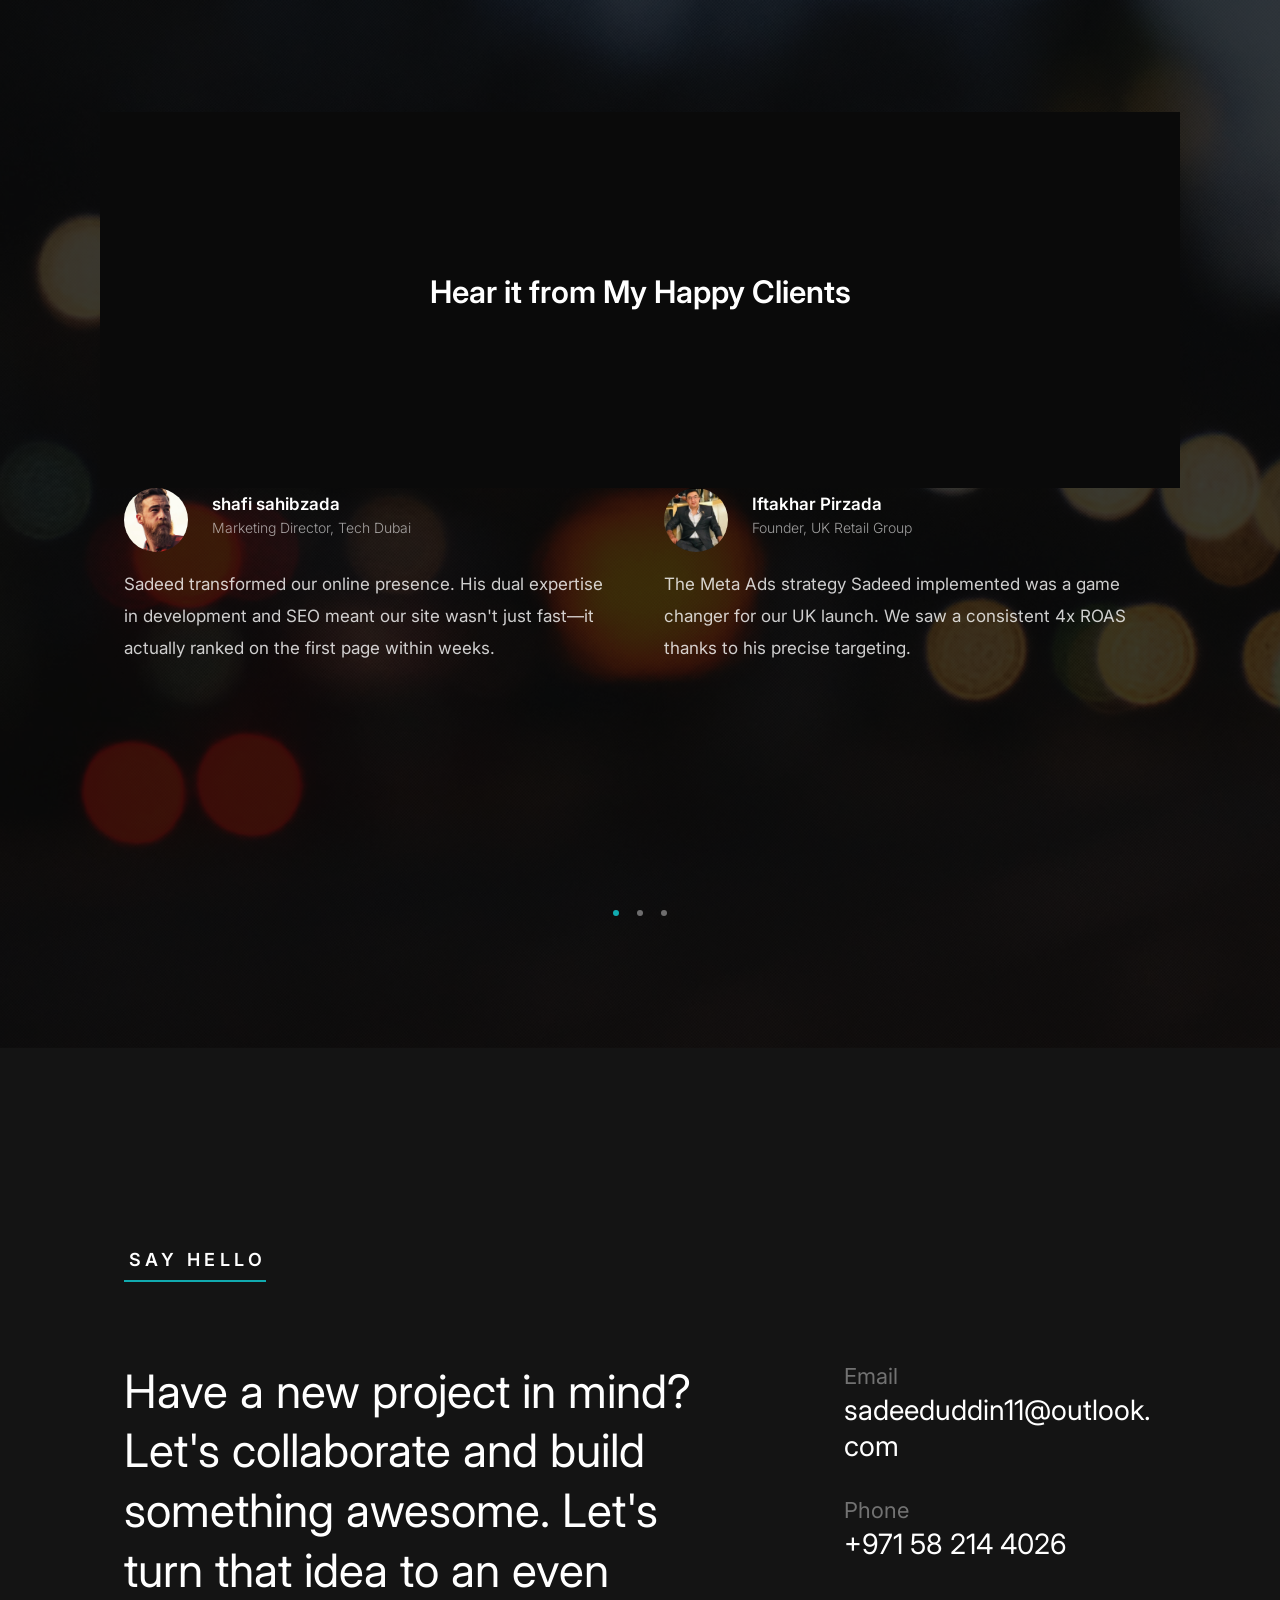
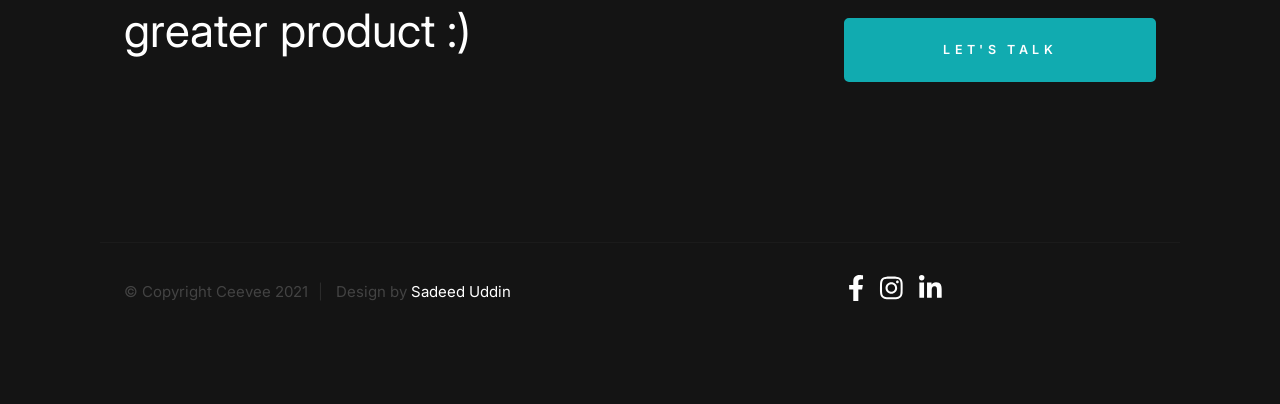
==== commit 6679a0a3: "Update print statement from 'Hello' to 'Goodbye'" ====
--- a/index.html
+++ b/index.html
@@ -346,7 +346,7 @@
             <div class="column entry" data-aos="fade-up" data-aos-delay="100">
                 <a href="https://hiacademy.ae/" target="_blank" class="entry__link">
                     <div class="entry__thumb">
-                        <img src="images/folio/Screenshot 2025-12-22 173408.png">
+                        <img src="images/folio/Screenshot 2026-06-18 010915.png">
                     </div>
                     <div class="entry__info">
                         <h4 class="entry__title">Higher Innovation Academy</h4>
@@ -358,7 +358,7 @@
             <div class="column entry" data-aos="fade-up" data-aos-delay="200">
                 <a href="https://www.carezonehomecare.com/" target="_blank" class="entry__link">
                     <div class="entry__thumb">
-                        <img src="images/folio/Screenshot 2025-12-22 173134.png">
+                        <img src="images/folio/Screenshot 2026-06-18 010856.png">
                     </div>
                     <div class="entry__info">
                         <h4 class="entry__title">CareZone Home Health Care</h4>
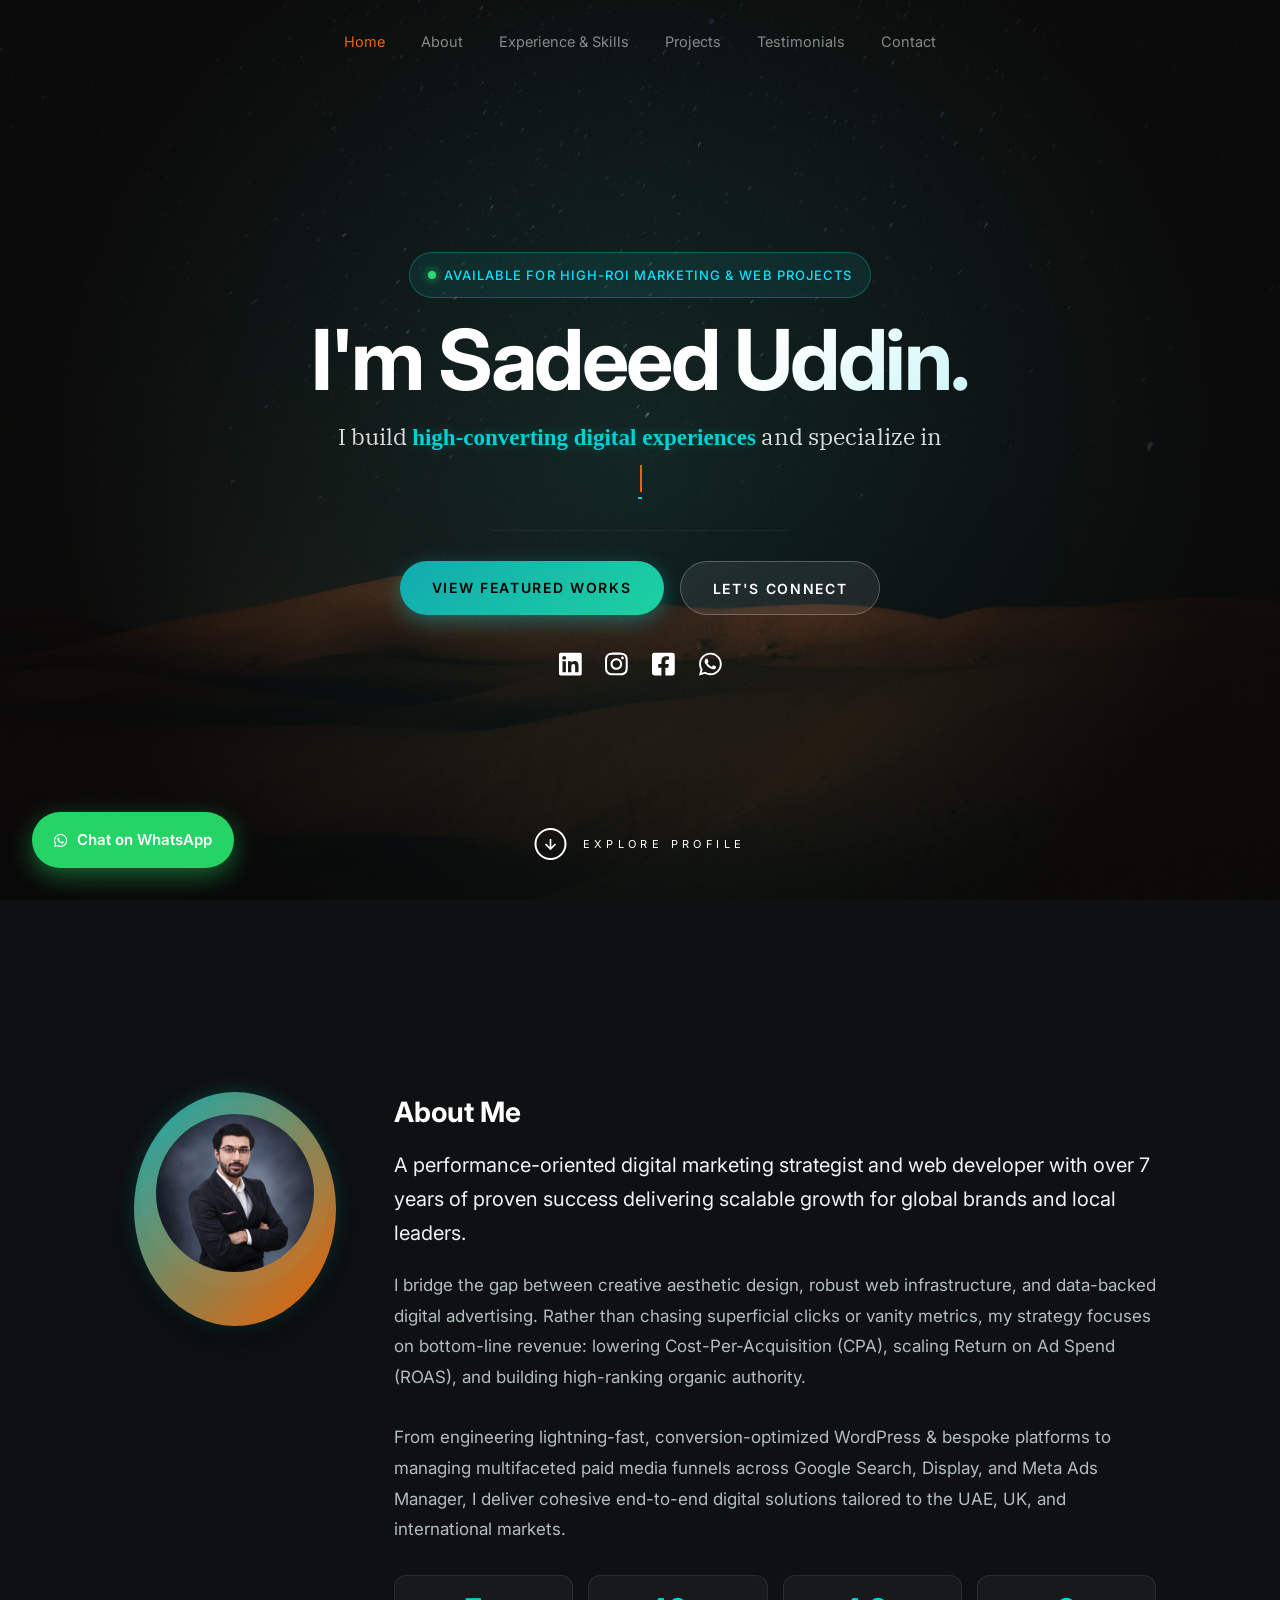
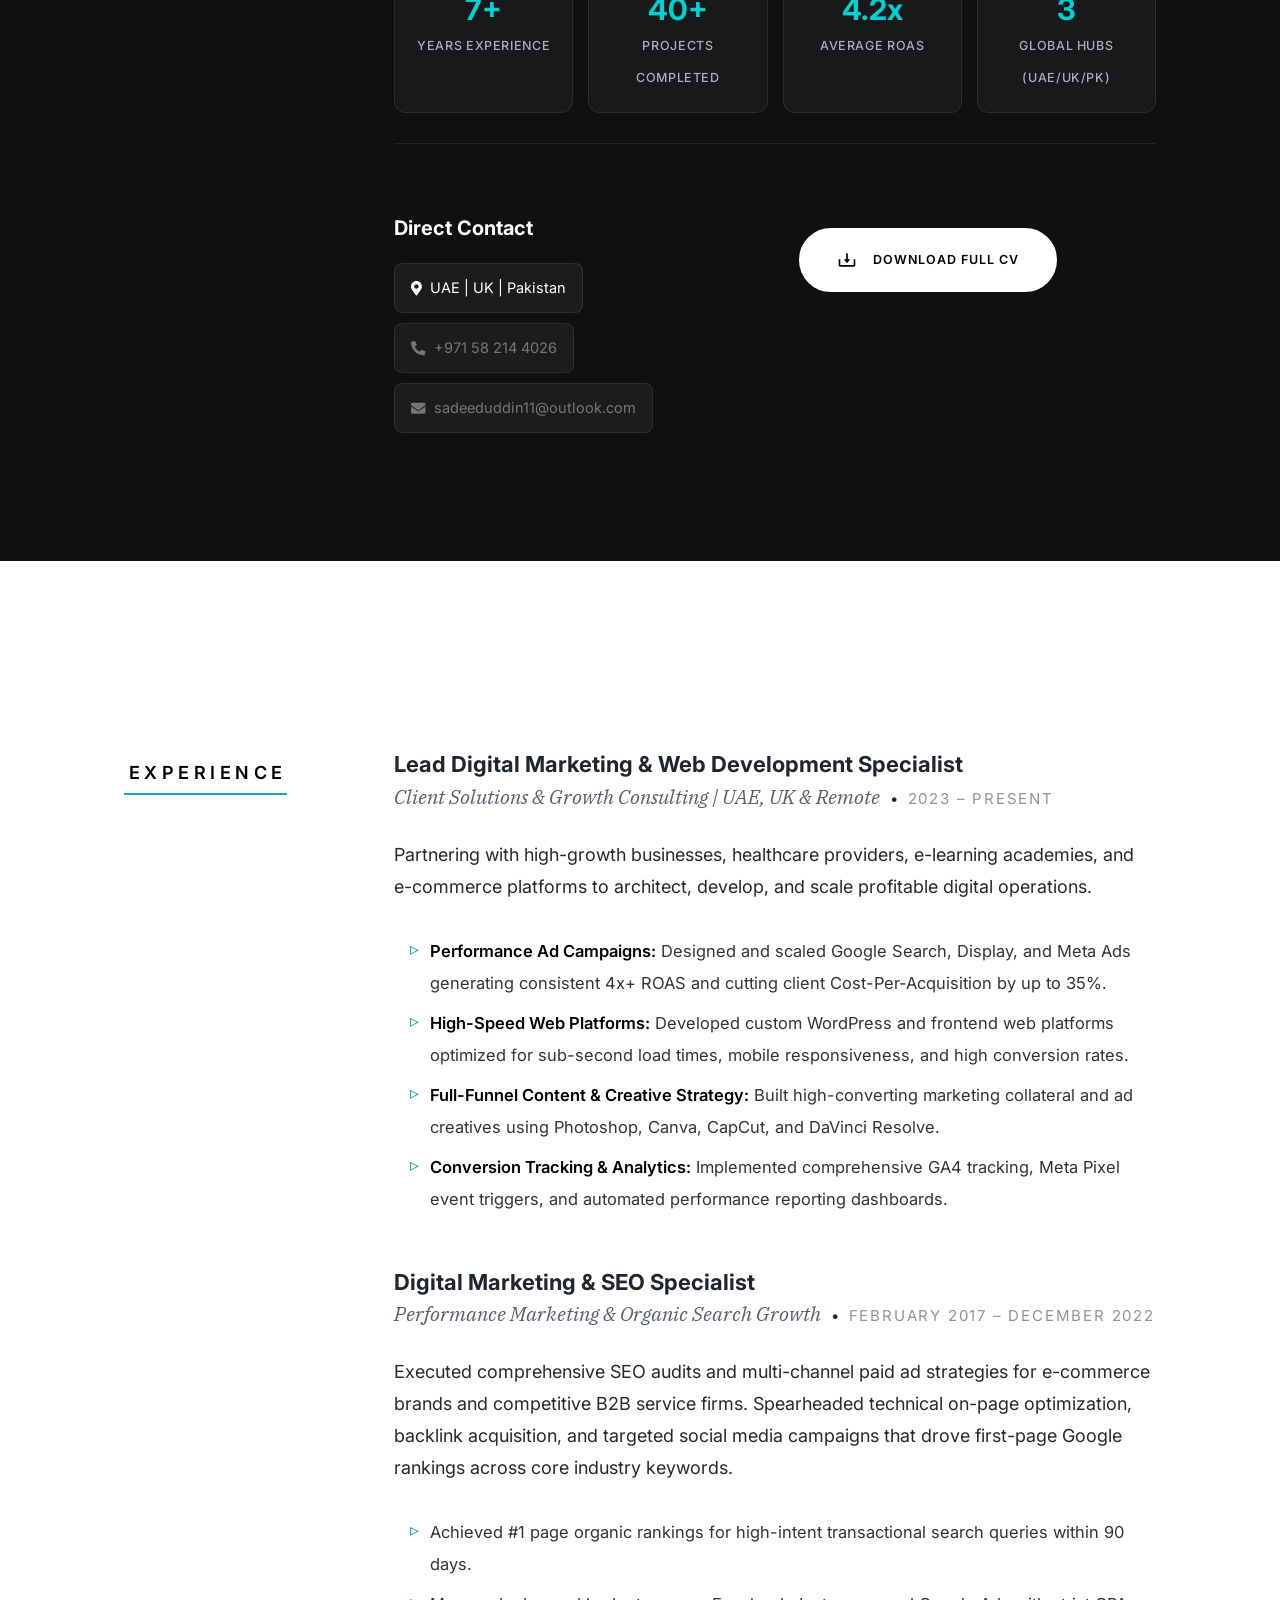
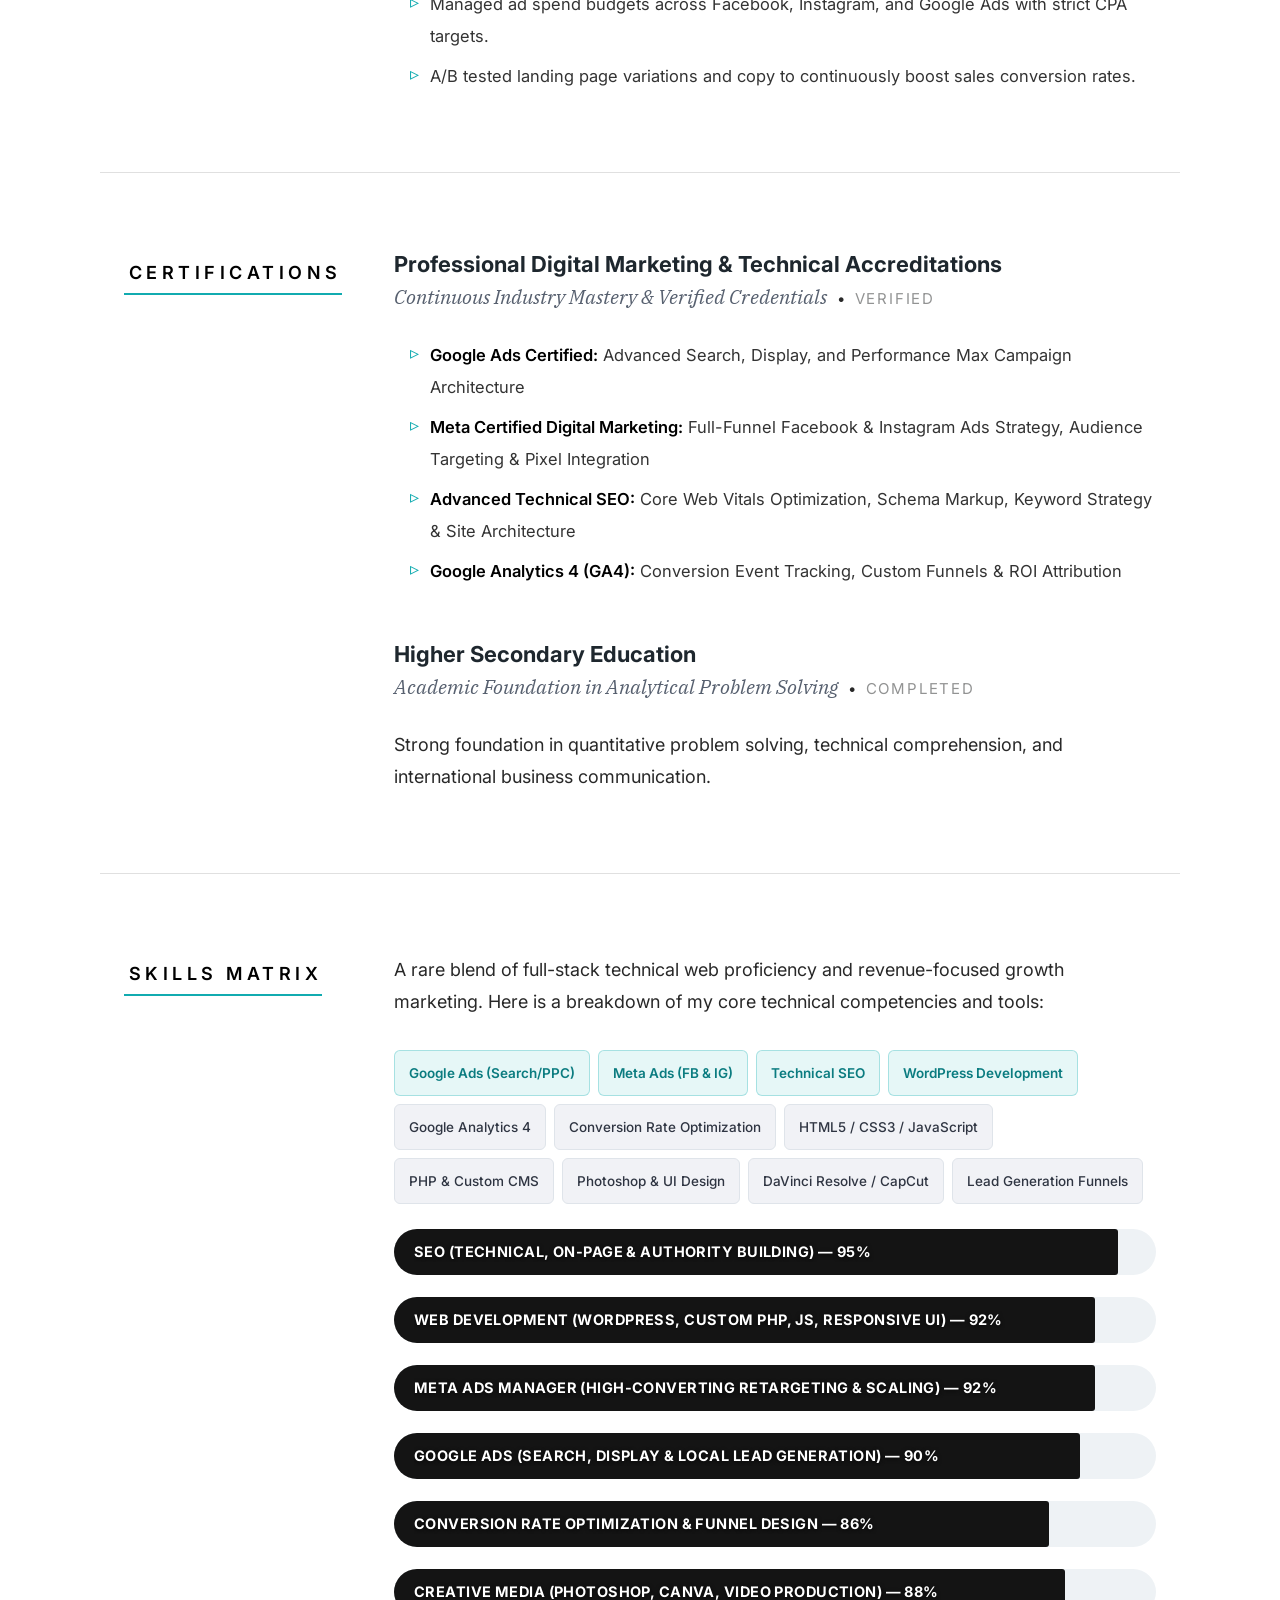
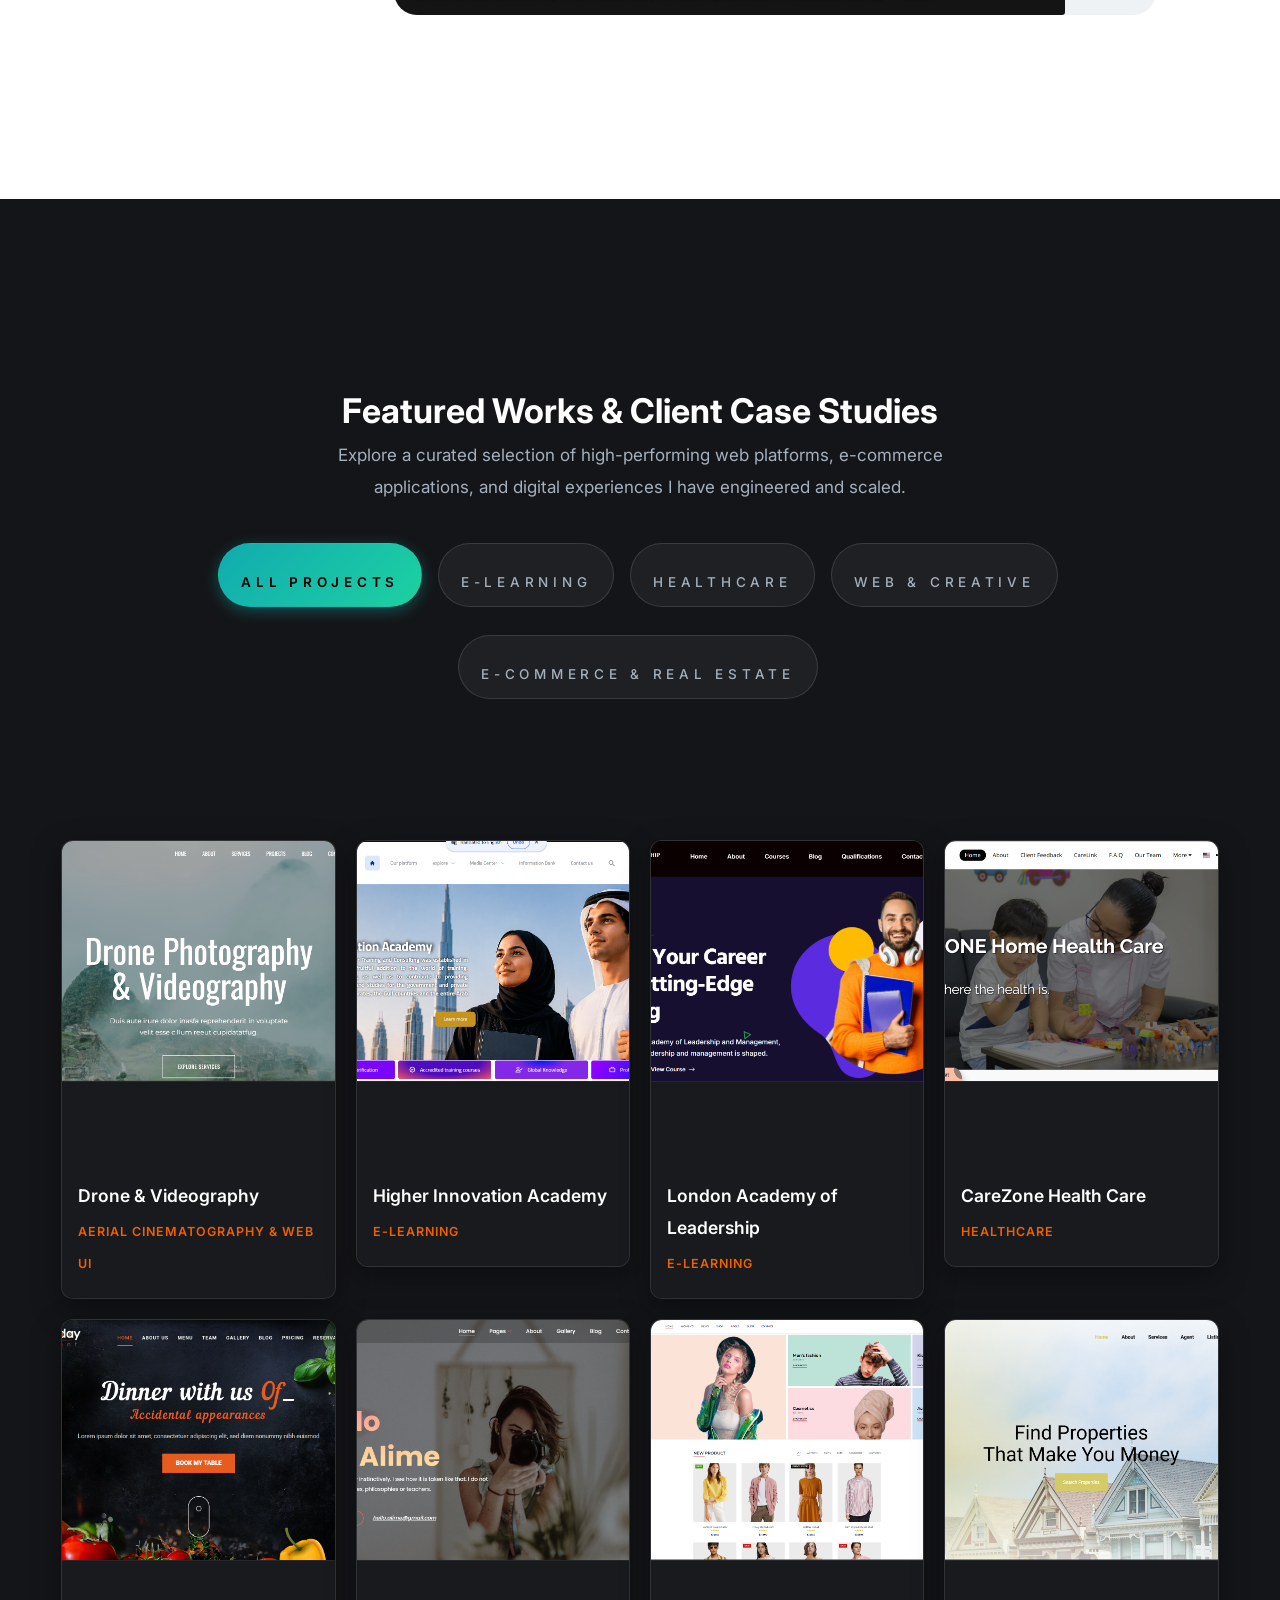
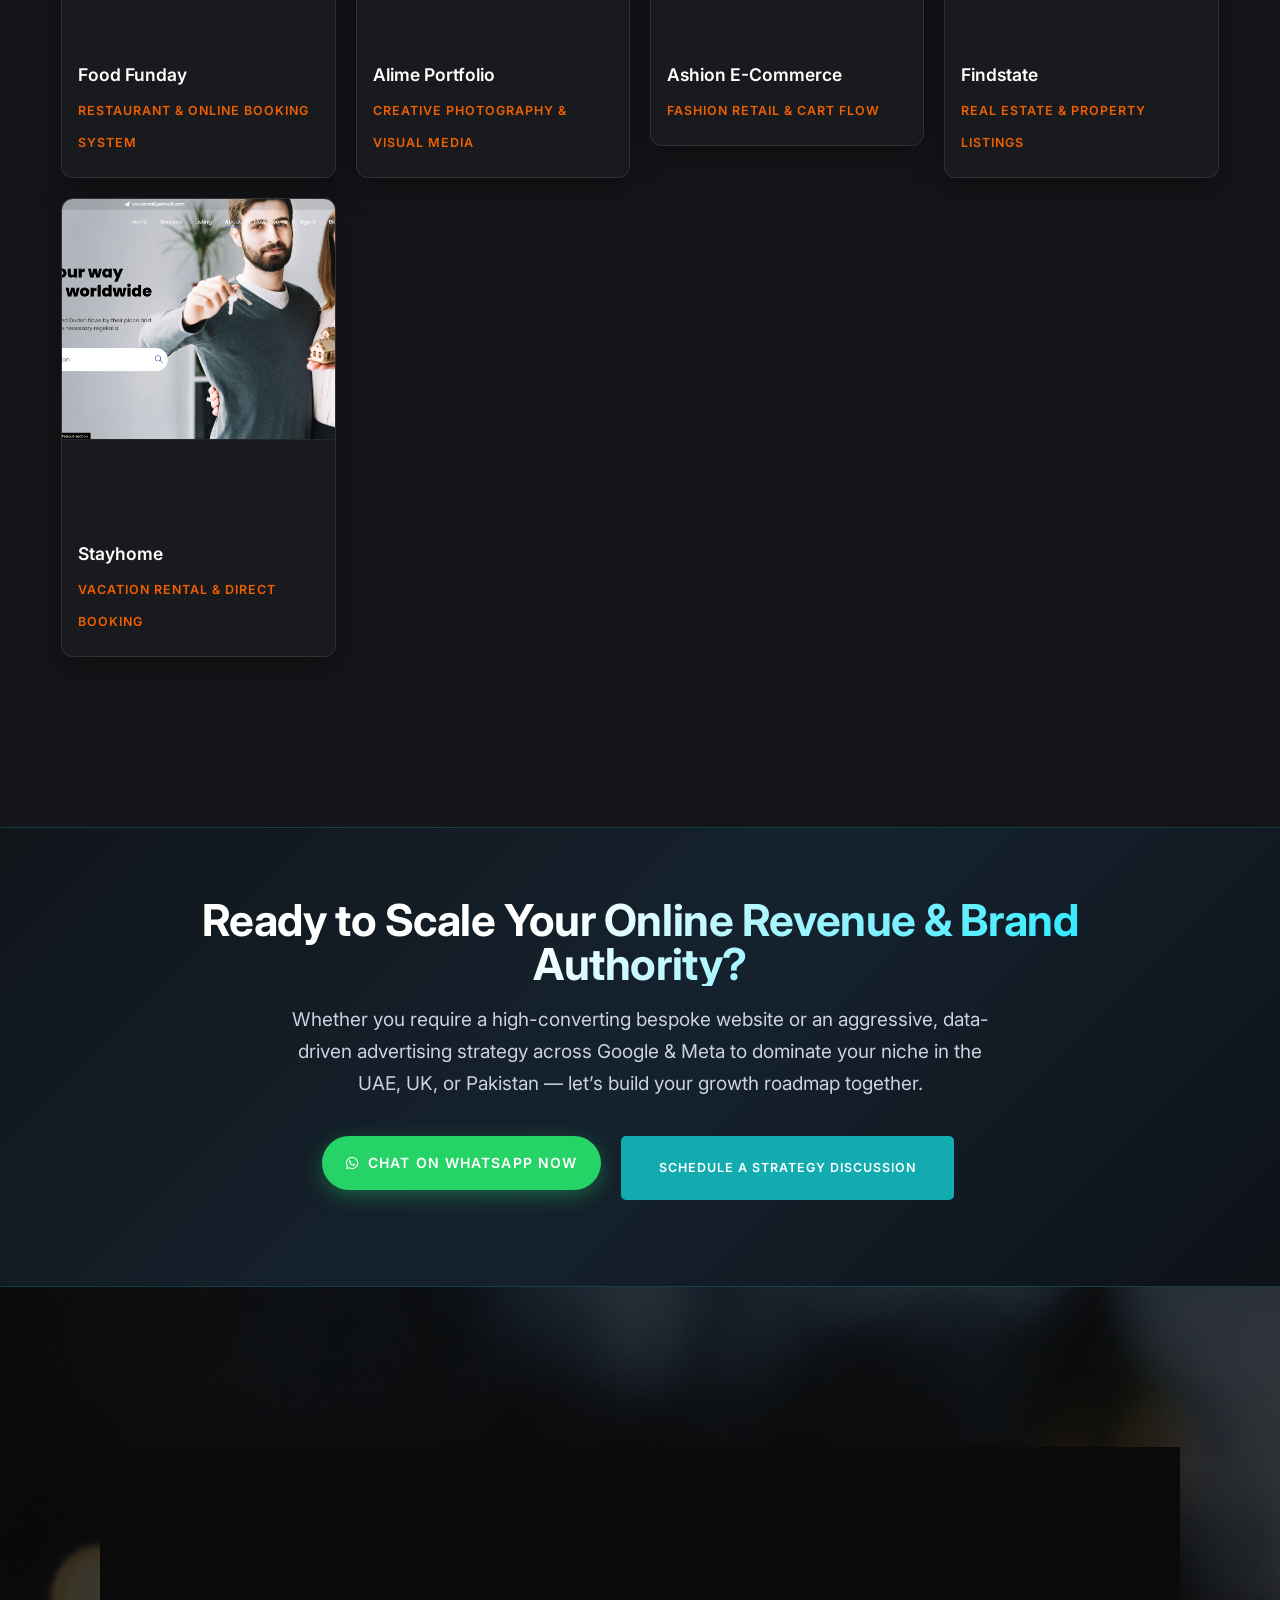
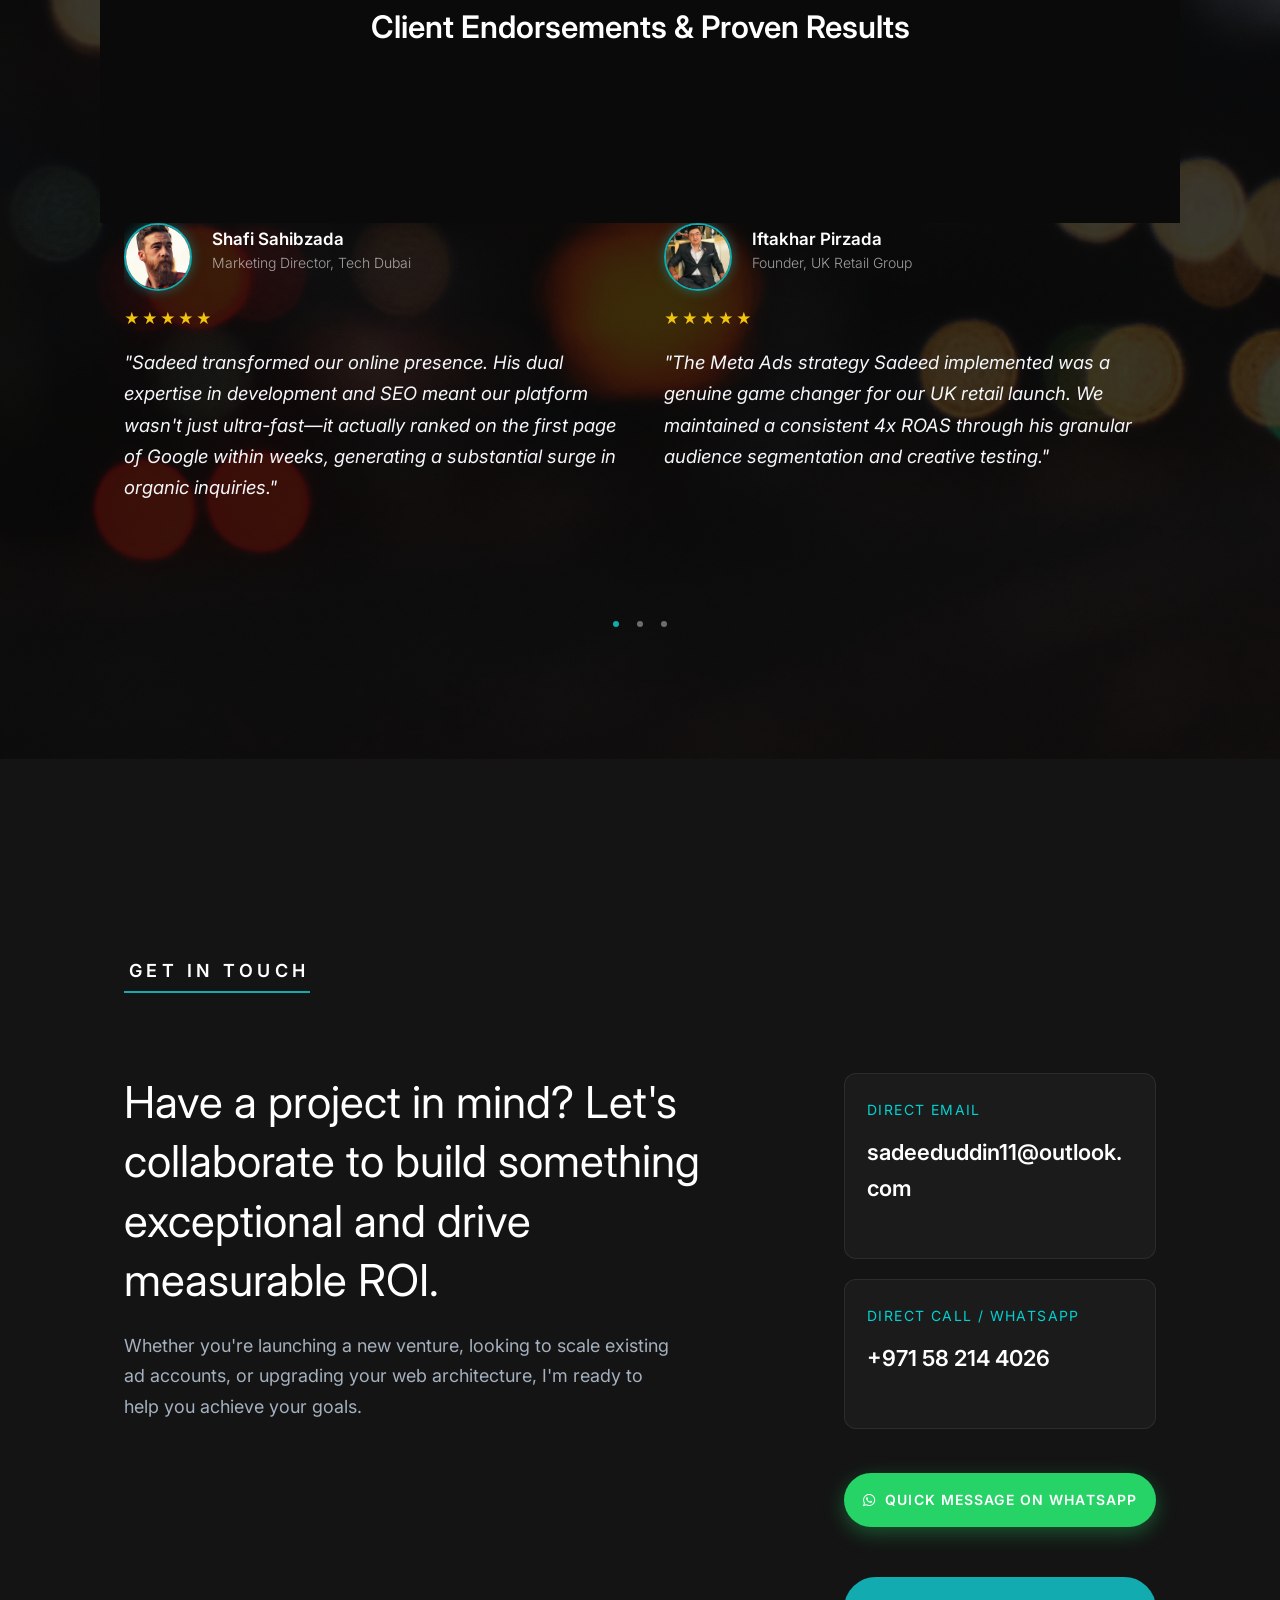
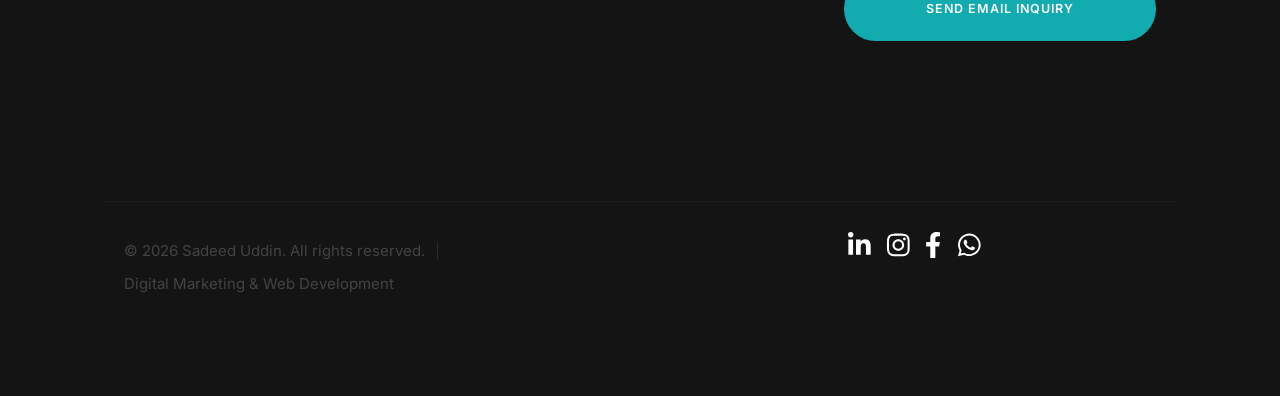
==== commit 09197c13: "Add files via upload" ====
--- a/index.html
+++ b/index.html
@@ -5,9 +5,22 @@
     <!--- basic page needs
     ================================================== -->
     <meta charset="utf-8">
-    <title>Sadeed Uddin</title>
-    <meta name="description" content="">
-    <meta name="author" content="">
+    <title>Sadeed Uddin | Digital Marketer & Full-Stack Web Developer</title>
+    <meta name="description" content="Sadeed Uddin is a results-driven Digital Marketer & Web Developer with 7+ years of experience in high-ROI Meta & Google Ads, Technical SEO, and bespoke WordPress development across the UAE, UK, and Pakistan.">
+    <meta name="author" content="Sadeed Uddin">
+    <meta name="keywords" content="Digital Marketer, Web Developer, Google Ads, Meta Ads, SEO Specialist, Dubai Marketing, UK Digital Marketing, WordPress Developer, Sadeed Uddin, PPC Expert, Conversion Rate Optimization">
+
+    <!-- Open Graph / Facebook / LinkedIn -->
+    <meta property="og:type" content="website">
+    <meta property="og:title" content="Sadeed Uddin | Digital Marketer & Web Developer">
+    <meta property="og:description" content="7+ years of expertise in Google Ads, Meta Ads, Technical SEO, and high-performance Web Development. Let's scale your digital presence.">
+    <meta property="og:image" content="images/avatars/user-06.jpeg">
+
+    <!-- Twitter -->
+    <meta name="twitter:card" content="summary_large_image">
+    <meta name="twitter:title" content="Sadeed Uddin | Digital Marketer & Web Developer">
+    <meta name="twitter:description" content="High-impact performance marketing and web development tailored for businesses across UAE, UK, and Pakistan.">
+    <meta name="twitter:image" content="images/avatars/user-06.jpeg">
 
     <!-- mobile specific metas
     ================================================== -->
@@ -17,10 +30,12 @@
     ================================================== -->
     <link rel="stylesheet" href="css/styles.css">
     <link rel="stylesheet" href="css/vendor.css">
+    <link rel="stylesheet" href="css/custom.css">
 
     <!-- script
     ================================================== -->
     <script defer src="js/vendor/fontawesome/all.min.js"></script>
+    <script defer src="js/custom.js"></script>
 
     <!-- favicons
     ================================================== -->
@@ -30,25 +45,27 @@
     <link rel="manifest" href="site.webmanifest">
 
     <style>
-        /* Portfolio Hover Highlight Effect */
+        /* Smooth scrolling & custom visual polish */
+        html {
+            scroll-behavior: smooth;
+        }
         .folio-list .entry__thumb {
             overflow: hidden;
             background-color: #000;
         }
         .folio-list .entry__thumb img {
-            transition: transform 0.5s ease, filter 0.5s ease;
+            transition: transform 0.6s cubic-bezier(0.165, 0.84, 0.44, 1), filter 0.6s ease;
             display: block;
         }
         .folio-list .entry__link:hover .entry__thumb img {
-            transform: scale(1.1); /* Subtle zoom */
-            filter: brightness(1.2); /* Highlight effect */
+            transform: scale(1.08);
+            filter: brightness(1.1);
         }
     </style>
 
 </head>
 
 <body id="top" class="ss-preload">
-
 
     <!-- preloader
     ================================================== -->
@@ -65,10 +82,10 @@
                 <ul>
                     <li class="current"><a class="smoothscroll" href="#hero">Home</a></li>
                     <li><a class="smoothscroll" href="#about">About</a></li>
-                    <li><a class="smoothscroll" href="#resume">Resume</a></li>
-                    <li><a class="smoothscroll" href="#portfolio">Works</a></li>
+                    <li><a class="smoothscroll" href="#resume">Experience & Skills</a></li>
+                    <li><a class="smoothscroll" href="#portfolio">Projects</a></li>
                     <li><a class="smoothscroll" href="#testimonials">Testimonials</a></li>
-                    <li><a class="smoothscroll" href="#contact">Say Hello</a></li>
+                    <li><a class="smoothscroll" href="#contact">Contact</a></li>
                 </ul>
             </nav>
         </div> <!-- end row -->
@@ -90,17 +107,27 @@
 
                 <div class="s-hero__content-about">
 
+                    <div class="hero-badge">
+                        <span class="hero-badge__dot"></span> Available for High-ROI Marketing & Web Projects
+                    </div>
+
                     <h1>I'm Sadeed Uddin.</h1>
 
                     <h3>
-                    I'm a <span>web developer</span> and <span>digital marketer</span> based in Pakistan, the UK, and the UAE. With 7 years of experience, I specialize in SEO and SMM (Meta & Google Ads) to help companies grow their online presence globally. 
-                    Let's <a class="smoothscroll" href="#about">start scrolling</a> and learn more <a class="smoothscroll" href="#about">about me</a>.
+                        I build <span class="highlight">high-converting digital experiences</span> and specialize in <br>
+                        <span class="hero-typewriter-wrapper"><span class="hero-typewriter"></span><span class="hero-typewriter-cursor"></span></span>
                     </h3>
 
+                    <div class="hero-cta-group">
+                        <a class="btn btn--hero-primary smoothscroll" href="#portfolio">View Featured Works</a>
+                        <a class="btn btn--hero-secondary smoothscroll" href="#contact">Let's Connect</a>
+                    </div>
+
                     <div class="s-hero__content-social">
-                        <a href="https://www.facebook.com/sd.sadeed.uddin"><i class="fab fa-facebook-square" aria-hidden="true"></i></a>
-                        <a href="https://www.instagram.com/sadeeduddincreativeagency?igsh=MXR6cTcxa2E2eDRnOQ=="><i class="fab fa-instagram" aria-hidden="true"></i></a>
-                        <a href="https://www.linkedin.com/in/sadeed-uddin-584824257/"><i class="fab fa-linkedin" aria-hidden="true"></i></a>
+                        <a href="https://www.linkedin.com/in/sadeed-uddin-584824257/" target="_blank" rel="noopener noreferrer" aria-label="LinkedIn Profile"><i class="fab fa-linkedin" aria-hidden="true"></i></a>
+                        <a href="https://www.instagram.com/sadeeduddincreativeagency?igsh=MXR6cTcxa2E2eDRnOQ==" target="_blank" rel="noopener noreferrer" aria-label="Instagram Profile"><i class="fab fa-instagram" aria-hidden="true"></i></a>
+                        <a href="https://www.facebook.com/sd.sadeed.uddin" target="_blank" rel="noopener noreferrer" aria-label="Facebook Profile"><i class="fab fa-facebook-square" aria-hidden="true"></i></a>
+                        <a href="https://wa.me/971582144026" target="_blank" rel="noopener noreferrer" aria-label="Direct WhatsApp"><i class="fab fa-whatsapp" aria-hidden="true"></i></a>
                     </div>
 
                 </div> <!-- end s-hero__content-about -->
@@ -109,11 +136,11 @@
         </div> <!-- s-hero__content -->
 
         <div class="s-hero__scroll">
-            <a href="#about" class="s-hero__scroll-link smoothscroll">
+            <a href="#about" class="s-hero__scroll-link smoothscroll" aria-label="Scroll Down to About Section">
                 <span class="scroll-arrow">
-                    <svg xmlns="http://www.w3.org/2000/svg" width="24" height="24" viewBox="0 0 24 24" style="fill:rgba(0, 0, 0, 1);transform:;-ms-filter:"><path d="M18.707 12.707L17.293 11.293 13 15.586 13 6 11 6 11 15.586 6.707 11.293 5.293 12.707 12 19.414z"></path></svg>
+                    <svg xmlns="http://www.w3.org/2000/svg" width="24" height="24" viewBox="0 0 24 24" style="fill:rgba(0, 0, 0, 1);"><path d="M18.707 12.707L17.293 11.293 13 15.586 13 6 11 6 11 15.586 6.707 11.293 5.293 12.707 12 19.414z"></path></svg>
                 </span>
-                <span class="scroll-text">Scroll Down</span>
+                <span class="scroll-text">Explore Profile</span>
             </a>
         </div> <!-- s-hero__scroll -->
 
@@ -125,40 +152,60 @@
     <section id="about" class="s-about target-section">
 
         <div class="row">
-            <div class="column large-3 tab-12">
-                <img class="s-about__pic" src="images/avatars/user-06.jpeg" alt="">
+            <div class="column large-3 tab-12" style="text-align: center;">
+                <div class="s-about__pic-wrapper">
+                    <img class="s-about__pic" src="images/avatars/user-06.jpeg" alt="Sadeed Uddin - Digital Marketer & Web Developer" loading="lazy">
+                </div>
             </div>
             <div class="column large-9 tab-12 s-about__content">
                 <h3>About Me</h3>
-                <p>
-                I’m a results-driven digital marketing professional with hands-on experience in Google Ads, SEO, and social media marketing. I focus on performance—generating leads, improving ROI, and making campaigns actually convert instead of just looking good on paper.
-
-Alongside marketing, I have practical skills in web development and design, using tools like WordPress, Photoshop, Canva, CapCut, and DaVinci Resolve to create high-quality digital content. I understand both the creative and technical sides, which helps me build complete marketing solutions instead of isolated tasks.
-
-I’ve also worked in fast-paced environments like the taxi industry in Dubai, which built my discipline, communication skills, and ability to handle pressure—something most “pure marketers” don’t have.
-
-Right now, my goal is simple: grow in a serious digital marketing role where I can deliver measurable results and keep improving my skills in paid ads, analytics, and conversion optimization.
+                <p class="s-about__lead">
+                    A performance-oriented digital marketing strategist and web developer with over 7 years of proven success delivering scalable growth for global brands and local leaders.
                 </p>
-
-                <hr>
+                <p class="s-about__text">
+                    I bridge the gap between creative aesthetic design, robust web infrastructure, and data-backed digital advertising. Rather than chasing superficial clicks or vanity metrics, my strategy focuses on bottom-line revenue: lowering Cost-Per-Acquisition (CPA), scaling Return on Ad Spend (ROAS), and building high-ranking organic authority.
+                </p>
+                <p class="s-about__text">
+                    From engineering lightning-fast, conversion-optimized WordPress & bespoke platforms to managing multifaceted paid media funnels across Google Search, Display, and Meta Ads Manager, I deliver cohesive end-to-end digital solutions tailored to the UAE, UK, and international markets.
+                </p>
+
+                <!-- Key Metrics & Stats -->
+                <div class="stats-grid">
+                    <div class="stat-card">
+                        <div class="stat-card__number" data-count="7+">7+</div>
+                        <div class="stat-card__label">Years Experience</div>
+                    </div>
+                    <div class="stat-card">
+                        <div class="stat-card__number" data-count="40+">40+</div>
+                        <div class="stat-card__label">Projects Completed</div>
+                    </div>
+                    <div class="stat-card">
+                        <div class="stat-card__number" data-count="4.2x">4.2x</div>
+                        <div class="stat-card__label">Average ROAS</div>
+                    </div>
+                    <div class="stat-card">
+                        <div class="stat-card__number" data-count="3">3</div>
+                        <div class="stat-card__label">Global Hubs (UAE/UK/PK)</div>
+                    </div>
+                </div>
+
+                <hr style="border-color: rgba(255, 255, 255, 0.08); margin: 3rem 0;">
 
                 <div class="row s-about__content-bottom">
                     <div class="column w-1000-stack">
-                        <h3>Contact Details</h3>
+                        <h3 style="font-size: 2rem; margin-bottom: 1.2rem;">Direct Contact</h3>
     
-                        <p>
-                        Sadeed Uddin <br>
-                        Remote / Based in <br>
-                        Pakistan | UK | UAE <br>
-                        <a href="tel:+971582144026">+971 58 214 4026</a> <br>
-                        <a href="mailto:sadeeduddin11@outlook.com">sadeeduddin11@outlook.com</a>
-                        </p>
+                        <div class="contact-badge-list">
+                            <span class="contact-badge-item"><i class="fas fa-map-marker-alt"></i> UAE | UK | Pakistan</span>
+                            <a href="tel:+971582144026" class="contact-badge-item"><i class="fas fa-phone-alt"></i> +971 58 214 4026</a>
+                            <a href="mailto:sadeeduddin11@outlook.com" class="contact-badge-item"><i class="fas fa-envelope"></i> sadeeduddin11@outlook.com</a>
+                        </div>
                         
                     </div>
-                    <div class="column w-1000-stack">
-                        <a href="https://drive.google.com/file/d/10LIyZlZY8PwfmZCl7JjQG4GjCKYtJYke/view?usp=drive_link" class="btn btn--download">
-                            <svg xmlns="http://www.w3.org/2000/svg" width="24" height="24" viewBox="0 0 24 24" style="fill:rgba(0, 0, 0, 1);transform:;-ms-filter:"><path d="M12 16L16 11 13 11 13 4 11 4 11 11 8 11z"></path><path d="M20,18H4v-7H2v7c0,1.103,0.897,2,2,2h16c1.103,0,2-0.897,2-2v-7h-2V18z"></path></svg>
-                            Download CV
+                    <div class="column w-1000-stack" style="margin-top: 2rem;">
+                        <a href="https://drive.google.com/file/d/10LIyZlZY8PwfmZCl7JjQG4GjCKYtJYke/view?usp=drive_link" target="_blank" rel="noopener noreferrer" class="btn btn--download" style="border-radius: 50px;">
+                            <svg xmlns="http://www.w3.org/2000/svg" width="24" height="24" viewBox="0 0 24 24" style="fill:currentColor;"><path d="M12 16L16 11 13 11 13 4 11 4 11 11 8 11z"></path><path d="M20,18H4v-7H2v7c0,1.103,0.897,2,2,2h16c1.103,0,2-0.897,2-2v-7h-2V18z"></path></svg>
+                            Download Full CV
                         </a>
                     </div>
                 </div>
@@ -174,15 +221,15 @@
         
         <div class="row s-resume__section">
             <div class="column large-3 tab-12">
-                <h3 class="section-header-allcaps">Career</h3>
+                <h3 class="section-header-allcaps">Experience</h3>
             </div>
             <div class="column large-9 tab-12">
                 <div class="resume-block">
 
                     <div class="resume-block__header">
-                        <h4 class="h3">Freelance Digital Marketing & Web Development</h4>
+                        <h4 class="h3">Lead Digital Marketing & Web Development Specialist</h4>
                         <p class="resume-block__header-meta">
-                            <span>Self-Employed | UAE & Remote</span> 
+                            <span>Client Solutions & Growth Consulting | UAE, UK & Remote</span> 
                             <span class="resume-block__header-date">
                                 2023 – Present
                             </span>
@@ -190,14 +237,13 @@
                     </div>
 
                     <p>
-                    Working with small businesses and personal projects to build and manage their digital presence. I focus on creating responsive websites and running performance-driven marketing campaigns using Google Ads and Meta Ads.
+                        Partnering with high-growth businesses, healthcare providers, e-learning academies, and e-commerce platforms to architect, develop, and scale profitable digital operations.
                     </p>
                     <ul class="resume-block__list">
-                        <li>Set up and managed Google Ads campaigns focused on lead generation and local visibility</li>
-                        <li>Designed and developed websites using WordPress with SEO-friendly structure</li>
-                        <li>Created and managed social media content and paid campaigns</li>
-                        <li>Used tools like Canva, Photoshop, CapCut, and DaVinci Resolve for content creation</li>
-                        <li>Monitored performance metrics like CTR, CPC, and conversions to improve campaign results</li>
+                        <li><strong>Performance Ad Campaigns:</strong> Designed and scaled Google Search, Display, and Meta Ads generating consistent 4x+ ROAS and cutting client Cost-Per-Acquisition by up to 35%.</li>
+                        <li><strong>High-Speed Web Platforms:</strong> Developed custom WordPress and frontend web platforms optimized for sub-second load times, mobile responsiveness, and high conversion rates.</li>
+                        <li><strong>Full-Funnel Content & Creative Strategy:</strong> Built high-converting marketing collateral and ad creatives using Photoshop, Canva, CapCut, and DaVinci Resolve.</li>
+                        <li><strong>Conversion Tracking & Analytics:</strong> Implemented comprehensive GA4 tracking, Meta Pixel event triggers, and automated performance reporting dashboards.</li>
                     </ul>
 
                 </div> <!-- end resume-block -->
@@ -205,20 +251,23 @@
                 <div class="resume-block">
 
                     <div class="resume-block__header">
-                        <h4 class="h3">Digital Marketing Specialist</h4>
+                        <h4 class="h3">Digital Marketing & SEO Specialist</h4>
                         <p class="resume-block__header-meta">
-                            <span>SEO & SMM Focused</span> 
+                            <span>Performance Marketing & Organic Search Growth</span> 
                             <span class="resume-block__header-date">
-                                February 2017 - December 2019
+                                February 2017 – December 2022
                             </span>
                         </p>
                     </div>
 
                     <p>
-                    Executed comprehensive SEO strategies for e-commerce and service-based businesses. Specialized in Social Media Marketing (SMM) 
-                    using Meta Ads Manager and Google Ads to drive targeted traffic. I focused on reducing CPA (Cost Per Acquisition) and 
-                    increasing overall ROI for clients in competitive industries.
+                        Executed comprehensive SEO audits and multi-channel paid ad strategies for e-commerce brands and competitive B2B service firms. Spearheaded technical on-page optimization, backlink acquisition, and targeted social media campaigns that drove first-page Google rankings across core industry keywords.
                     </p>
+                    <ul class="resume-block__list">
+                        <li>Achieved #1 page organic rankings for high-intent transactional search queries within 90 days.</li>
+                        <li>Managed ad spend budgets across Facebook, Instagram, and Google Ads with strict CPA targets.</li>
+                        <li>A/B tested landing page variations and copy to continuously boost sales conversion rates.</li>
+                    </ul>
 
                 </div> <!-- end resume-block -->
             </div>
@@ -227,26 +276,26 @@
 
         <div class="row s-resume__section">
             <div class="column large-3 tab-12">
-                <h3 class="section-header-allcaps">Education</h3>
+                <h3 class="section-header-allcaps">Certifications</h3>
             </div>
             <div class="column large-9 tab-12">
                 <div class="resume-block">
 
                     <div class="resume-block__header">
-                        <h4 class="h3">Digital Marketing Certifications</h4>
+                        <h4 class="h3">Professional Digital Marketing & Technical Accreditations</h4>
                         <p class="resume-block__header-meta">
-                            <span>Google Ads, Meta Ads, SEO & Analytics</span> 
+                            <span>Continuous Industry Mastery & Verified Credentials</span> 
                             <span class="resume-block__header-date">
-                                Ongoing Learning
+                                Verified
                             </span>
                         </p>
                     </div>
 
                     <ul class="resume-block__list">
-                        <li>Google Ads (Search & Display Campaigns)</li>
-                        <li>Meta Ads Manager (Facebook & Instagram Ads)</li>
-                        <li>SEO fundamentals (on-page, keyword research, basic technical SEO)</li>
-                        <li>Google Analytics (tracking and performance reporting)</li>
+                        <li><strong>Google Ads Certified:</strong> Advanced Search, Display, and Performance Max Campaign Architecture</li>
+                        <li><strong>Meta Certified Digital Marketing:</strong> Full-Funnel Facebook & Instagram Ads Strategy, Audience Targeting & Pixel Integration</li>
+                        <li><strong>Advanced Technical SEO:</strong> Core Web Vitals Optimization, Schema Markup, Keyword Strategy & Site Architecture</li>
+                        <li><strong>Google Analytics 4 (GA4):</strong> Conversion Event Tracking, Custom Funnels & ROI Attribution</li>
                     </ul>
 
                 </div> <!-- end resume-block -->
@@ -254,9 +303,9 @@
                 <div class="resume-block">
 
                     <div class="resume-block__header">
-                        <h4 class="h3">Intermediate / Higher Secondary Education</h4>
+                        <h4 class="h3">Higher Secondary Education</h4>
                         <p class="resume-block__header-meta">
-                            <span>Academic Qualification</span> 
+                            <span>Academic Foundation in Analytical Problem Solving</span> 
                             <span class="resume-block__header-date">
                                 Completed
                             </span>
@@ -264,7 +313,7 @@
                     </div>
 
                     <p>
-                    Focused on building a strong foundation in analytical thinking and communication, providing the groundwork for a transition into technical web development and digital marketing.
+                        Strong foundation in quantitative problem solving, technical comprehension, and international business communication.
                     </p>
 
                 </div> <!-- end resume-block -->
@@ -274,40 +323,53 @@
 
         <div class="row s-resume__section">
             <div class="column large-3 tab-12">
-                <h3 class="section-header-allcaps">Skills</h3>
+                <h3 class="section-header-allcaps">Skills Matrix</h3>
             </div>
             <div class="column large-9 tab-12">
                 <div class="resume-block">
 
                     <p>
-                    My skillset bridges the gap between technical development and performance marketing. I specialize in building 
-                    SEO-friendly websites and managing data-driven ad campaigns that deliver measurable business growth.
+                        A rare blend of full-stack technical web proficiency and revenue-focused growth marketing. Here is a breakdown of my core technical competencies and tools:
                     </p>
 
-                    <ul class="skill-bars-fat">
+                    <div class="skill-tags-group">
+                        <span class="skill-tag skill-tag--highlight">Google Ads (Search/PPC)</span>
+                        <span class="skill-tag skill-tag--highlight">Meta Ads (FB & IG)</span>
+                        <span class="skill-tag skill-tag--highlight">Technical SEO</span>
+                        <span class="skill-tag skill-tag--highlight">WordPress Development</span>
+                        <span class="skill-tag">Google Analytics 4</span>
+                        <span class="skill-tag">Conversion Rate Optimization</span>
+                        <span class="skill-tag">HTML5 / CSS3 / JavaScript</span>
+                        <span class="skill-tag">PHP & Custom CMS</span>
+                        <span class="skill-tag">Photoshop & UI Design</span>
+                        <span class="skill-tag">DaVinci Resolve / CapCut</span>
+                        <span class="skill-tag">Lead Generation Funnels</span>
+                    </div>
+
+                    <ul class="skill-bars-fat" style="margin-top: 2.5rem;">
                         <li>
-                        <div class="progress percent90"></div>
-                        <strong>Web Development (WordPress/PHP/JS)</strong>
+                            <div class="progress" style="width: 95%;"></div>
+                            <strong>SEO (Technical, On-Page & Authority Building) — 95%</strong>
                         </li>
                         <li>
-                        <div class="progress percent95"></div>
-                        <strong>SEO (Technical & On-Page)</strong>
+                            <div class="progress" style="width: 92%;"></div>
+                            <strong>Web Development (WordPress, Custom PHP, JS, Responsive UI) — 92%</strong>
                         </li>
                         <li>
-                        <div class="progress percent85"></div>
-                        <strong>Google Ads (PPC)</strong>
+                            <div class="progress" style="width: 92%;"></div>
+                            <strong>Meta Ads Manager (High-Converting Retargeting & Scaling) — 92%</strong>
                         </li>
                         <li>
-                        <div class="progress percent90"></div>
-                        <strong>Meta Ads (SMM)</strong>
+                            <div class="progress" style="width: 90%;"></div>
+                            <strong>Google Ads (Search, Display & Local Lead Generation) — 90%</strong>
                         </li>
                         <li>
-                        <div class="progress percent80"></div>
-                        <strong>Conversion Rate Optimization</strong>
+                            <div class="progress" style="width: 86%;"></div>
+                            <strong>Conversion Rate Optimization & Funnel Design — 86%</strong>
                         </li>
                         <li>
-                        <div class="progress percent75"></div>
-                        <strong>Photoshop</strong>
+                            <div class="progress" style="width: 88%;"></div>
+                            <strong>Creative Media (Photoshop, Canva, Video Production) — 88%</strong>
                         </li>
                     </ul>
 
@@ -325,248 +387,133 @@
 
         <div class="row s-portfolio__header">
             <div class="column large-12">
-                <h3>A Few Of My Latest Creations</h3>
+                <h3>Featured Works & Client Case Studies</h3>
+                <p class="s-portfolio__subtitle">
+                    Explore a curated selection of high-performing web platforms, e-commerce applications, and digital experiences I have engineered and scaled.
+                </p>
+
+                <!-- Interactive Filter Tabs -->
+                <div class="folio-filter-bar">
+                    <button class="folio-filter-btn active" data-filter="all">All Projects</button>
+                    <button class="folio-filter-btn" data-filter="elearning">E-Learning</button>
+                    <button class="folio-filter-btn" data-filter="healthcare">Healthcare</button>
+                    <button class="folio-filter-btn" data-filter="web">Web & Creative</button>
+                    <button class="folio-filter-btn" data-filter="ecom">E-Commerce & Real Estate</button>
+                </div>
             </div>
         </div>
 
         <div class="row collapse block-large-1-4 block-medium-1-3 block-tab-1-2 block-500-stack folio-list">
 
-            <div class="column entry" data-aos="fade-up">
-                <a href="https://staticfile-5a591.wasmer.app/" target="_blank" class="entry__link">
-                    <div class="entry__thumb">
-                        <img src="images/folio/Screenshot 2025-12-22 173329.png">
+            <div class="column entry" data-category="web" data-aos="fade-up">
+                <a href="https://staticfile-5a591.wasmer.app/" target="_blank" rel="noopener noreferrer" class="entry__link">
+                    <div class="entry__thumb">
+                        <img src="images/folio/Screenshot 2025-12-22 173329.png" alt="Drone & Videography Platform" loading="lazy">
                     </div>
                     <div class="entry__info">
                         <h4 class="entry__title">Drone & Videography</h4>
-                        <div class="entry__cat">Aerial Cinematography</div>
+                        <div class="entry__cat">Aerial Cinematography & Web UI</div>
                     </div>
                 </a>
             </div> <!-- ITEM 1 -->
 
-            <div class="column entry" data-aos="fade-up" data-aos-delay="100">
-                <a href="https://hiacademy.ae/" target="_blank" class="entry__link">
-                    <div class="entry__thumb">
-                        <img src="images/folio/Screenshot 2026-06-18 010915.png">
+            <div class="column entry" data-category="elearning" data-aos="fade-up" data-aos-delay="100">
+                <a href="https://hiacademy.ae/" target="_blank" rel="noopener noreferrer" class="entry__link">
+                    <div class="entry__thumb">
+                        <img src="images/folio/Screenshot 2026-06-18 010915.png" alt="Higher Innovation Academy Dubai" loading="lazy">
                     </div>
                     <div class="entry__info">
                         <h4 class="entry__title">Higher Innovation Academy</h4>
-                        <div class="entry__cat">Elearning</div>
+                        <div class="entry__cat">E-Learning</div>
                     </div>
                 </a>
             </div> <!-- ITEM 2 -->
 
-            <div class="column entry" data-aos="fade-up" data-aos-delay="200">
-                <a href="https://www.carezonehomecare.com/" target="_blank" class="entry__link">
-                    <div class="entry__thumb">
-                        <img src="images/folio/Screenshot 2026-06-18 010856.png">
-                    </div>
-                    <div class="entry__info">
-                        <h4 class="entry__title">CareZone Home Health Care</h4>
-                        <div class="entry__cat">Health Care</div>
+            <div class="column entry" data-category="elearning" data-aos="fade-up" data-aos-delay="150">
+                <a href="https://londonukacademy.uk/" target="_blank" rel="noopener noreferrer" class="entry__link">
+                    <div class="entry__thumb">
+                        <img src="images/folio/Screenshot 2026-08-21 011625.png" alt="London Academy of Leadership and Management" loading="lazy">
+                    </div>
+                    <div class="entry__info">
+                        <h4 class="entry__title">London Academy of Leadership</h4>
+                        <div class="entry__cat">E-Learning</div>
                     </div>
                 </a>
             </div> <!-- ITEM 3 -->
 
-            <div class="column entry" data-aos="fade-up" data-aos-delay="300">
-                <a href="https://sadeeduddin.github.io/Restaurant-/" target="_blank" class="entry__link">
-                    <div class="entry__thumb">
-                        <img src="images/folio/Screenshot 2025-12-21 165920.png">
-                    </div>
-                    <div class="entry__info">
-                        <h4 class="entry__title">Food funday</h4>
-                        <div class="entry__cat">Restaurant</div>
+            <div class="column entry" data-category="healthcare" data-aos="fade-up" data-aos-delay="200">
+                <a href="https://www.carezonehomecare.com/" target="_blank" rel="noopener noreferrer" class="entry__link">
+                    <div class="entry__thumb">
+                        <img src="images/folio/Screenshot 2026-06-18 010856.png" alt="CareZone Home Health Care Platform" loading="lazy">
+                    </div>
+                    <div class="entry__info">
+                        <h4 class="entry__title">CareZone Health Care</h4>
+                        <div class="entry__cat">Healthcare</div>
                     </div>
                 </a>
             </div> <!-- ITEM 4 -->
 
-            <div class="column entry" data-aos="fade-up" data-aos-delay="400">
-                <a href="https://your-link-5.com" target="_blank" class="entry__link">
-                    <div class="entry__thumb">
-                        <img src="images/folio/Screenshot 2025-12-22 173223.png">
+            <div class="column entry" data-category="web" data-aos="fade-up" data-aos-delay="300">
+                <a href="https://sadeeduddin.github.io/Restaurant-/" target="_blank" rel="noopener noreferrer" class="entry__link">
+                    <div class="entry__thumb">
+                        <img src="images/folio/Screenshot 2025-12-21 165920.png" alt="Food Funday Restaurant Web App" loading="lazy">
+                    </div>
+                    <div class="entry__info">
+                        <h4 class="entry__title">Food Funday</h4>
+                        <div class="entry__cat">Restaurant & Online Booking System</div>
+                    </div>
+                </a>
+            </div> <!-- ITEM 4 -->
+
+            <div class="column entry" data-category="web" data-aos="fade-up" data-aos-delay="400">
+                <a href="https://sadeeduddin.github.io/Restaurant-/" target="_blank" rel="noopener noreferrer" class="entry__link">
+                    <div class="entry__thumb">
+                        <img src="images/folio/Screenshot 2025-12-22 173223.png" alt="Alime Creative Photography Showcase" loading="lazy">
                     </div>
                     <div class="entry__info">
                         <h4 class="entry__title">Alime Portfolio</h4>
-                        <div class="entry__cat">Portrait Photography</div>
+                        <div class="entry__cat">Creative Photography & Visual Media</div>
                     </div>
                 </a>
             </div> <!-- ITEM 5 -->
 
-            <div class="column entry" data-aos="fade-up" data-aos-delay="500">
-                <a href="https://staticfile-50f3d.wasmer.app/" target="_blank" class="entry__link">
-                    <div class="entry__thumb">
-                        <img src="images/folio/Screenshot 2025-12-21 165953.png">
-                    </div>
-                    <div class="entry__info">
-                        <h4 class="entry__title">Ashion E-com</h4>
-                        <div class="entry__cat">Frontend Design</div>
+            <div class="column entry" data-category="ecom" data-aos="fade-up" data-aos-delay="500">
+                <a href="https://staticfile-50f3d.wasmer.app/" target="_blank" rel="noopener noreferrer" class="entry__link">
+                    <div class="entry__thumb">
+                        <img src="images/folio/Screenshot 2025-12-21 165953.png" alt="Ashion Fashion E-Commerce Platform" loading="lazy">
+                    </div>
+                    <div class="entry__info">
+                        <h4 class="entry__title">Ashion E-Commerce</h4>
+                        <div class="entry__cat">Fashion Retail & Cart Flow</div>
                     </div>
                 </a>
             </div> <!-- ITEM 6 -->
 
-            <div class="column entry" data-aos="fade-up" data-aos-delay="600">
-                <a href="https://staticfile-50f3d.wasmer.app/" target="_blank" class="entry__link">
-                    <div class="entry__thumb">
-                        <img src="images/folio/Screenshot 2026-01-15 193316.png">
+            <div class="column entry" data-category="ecom" data-aos="fade-up" data-aos-delay="600">
+                <a href="https://staticfile-50f3d.wasmer.app/" target="_blank" rel="noopener noreferrer" class="entry__link">
+                    <div class="entry__thumb">
+                        <img src="images/folio/Screenshot 2026-01-15 193316.png" alt="Findstate Real Estate Portal" loading="lazy">
                     </div>
                     <div class="entry__info">
                         <h4 class="entry__title">Findstate</h4>
-                        <div class="entry__cat">Real Estate</div>
+                        <div class="entry__cat">Real Estate & Property Listings</div>
                     </div>
                 </a>
             </div> <!-- ITEM 7 -->
 
-            <div class="column entry" data-aos="fade-up" data-aos-delay="700">
-                <a href="https://staticfile-fed5d.wasmer.app/" target="_blank" class="entry__link">
-                    <div class="entry__thumb">
-                        <img src="images/folio/Screenshot 2026-01-15 194727.png">
+            <div class="column entry" data-category="ecom" data-aos="fade-up" data-aos-delay="700">
+                <a href="https://staticfile-fed5d.wasmer.app/" target="_blank" rel="noopener noreferrer" class="entry__link">
+                    <div class="entry__thumb">
+                        <img src="images/folio/Screenshot 2026-01-15 194727.png" alt="Stayhome Property Booking" loading="lazy">
                     </div>
                     <div class="entry__info">
                         <h4 class="entry__title">Stayhome</h4>
-                        <div class="entry__cat">Real Estate</div>
+                        <div class="entry__cat">Vacation Rental & Direct Booking</div>
                     </div>
                 </a>
             </div> <!-- ITEM 8 -->
 
         </div> <!-- end folio-list -->
-
-
-        <!-- Modal Templates Popup
-        =========================================================== -->
-        <div id="modal-01" hidden>
-            <div class="modal-popup">
-                <img src="images/portfolio/gallery/g-droplet.jpg" alt="" />
-    
-                <div class="modal-popup__desc">
-                    <h5>SEO Strategy & Results</h5>
-                    <p>Comprehensive SEO audits and implementation that resulted in a significant increase in organic traffic and search engine rankings.</p>
-                    <ul class="modal-popup__cat">
-                        <li>Digital Marketing</li>
-                        <li>SEO</li>
-                    </ul>
-                </div>
-    
-                <a href="https://www.behance.net/" class="modal-popup__details">Project link</a>
-            </div>
-        </div> <!-- end modal -->
-
-        <div id="modal-02" hidden>
-            <div class="modal-popup">
-                <img src="images/portfolio/gallery/g-lamp.jpg" alt="" />
-    
-                <div class="modal-popup__desc">
-                    <h5>Meta & Google Ads Campaign</h5>
-                    <p>High-converting social media marketing and search engine advertising campaigns managed across UAE and UK markets.</p>
-                    <ul class="modal-popup__cat">
-                        <li>SMM</li>
-                        <li>PPC</li>
-                    </ul>
-                </div>
-    
-                <a href="https://www.behance.net/" class="modal-popup__details">Project link</a>
-            </div>
-        </div> <!-- end modal -->
-
-        <div id="modal-03" hidden>
-            <div class="modal-popup">
-                <img src="images/portfolio/gallery/g-minimalismo.jpg" alt="" />
-    
-                <div class="modal-popup__desc">
-                    <h5>E-Commerce Growth Engine</h5>
-                    <p>Built and marketed a full-scale e-commerce platform that saw a 40% increase in sales within the first quarter through integrated SEO and Meta Ads.</p>
-                    <ul class="modal-popup__cat">
-                        <li>Web Development</li>
-                        <li>SMM</li>
-                    </ul>
-                </div>
-    
-                <a href="https://www.behance.net/" class="modal-popup__details">Project link</a>
-            </div>
-        </div> <!-- end modal -->
-
-        <div id="modal-04" hidden>
-            <div class="modal-popup">
-                <img src="images/portfolio/gallery/g-shutterbug.jpg" alt="" />
-    
-                <div class="modal-popup__desc">
-                    <h5>Lead Gen for Real Estate</h5>
-                    <p>Highly optimized Google Search campaigns targeting high-net-worth individuals in Dubai and London markets, maintaining a low cost-per-lead.</p>
-                    <ul class="modal-popup__cat">
-                        <li>Google Ads</li>
-                        <li>Lead Generation</li>
-                    </ul>
-                </div>
-    
-                <a href="https://www.behance.net/" class="modal-popup__details">Project link</a>
-            </div>
-        </div> <!-- end modal -->
-
-        <div id="modal-05" hidden>
-            <div class="modal-popup">
-
-                <img src="images/portfolio/gallery/g-fuji.jpg" alt="" />
-    
-                <div class="modal-popup__desc">
-                    <h5>Fuji</h5>
-                    <p>Proin gravida nibh vel velit auctor aliquet. Aenean sollicitudin, lorem quis bibendum auctor, nisi elit consequat ipsum, nec sagittis sem nibh id elit.</p>
-                    <ul class="modal-popup__cat">
-                        <li>Product Design</li>
-                    </ul>
-                </div>
-    
-                <a href="https://www.behance.net/" class="modal-popup__details">Project link</a>
-            </div>
-        </div> <!-- end modal -->
-
-        <div id="modal-06" hidden>
-            <div class="modal-popup">
-                <img src="images/portfolio/gallery/g-skaterboy.jpg" alt="" />
-    
-                <div class="modal-popup__desc">
-                    <h5>Skaterboy</h5>
-                    <p>Quisquam vel libero consequuntur autem voluptas. Qui aut vero. Omnis fugit mollitia cupiditate voluptas. Aenean sollicitudin, lorem quis bibendum auctor.</p>
-                    <ul class="modal-popup__cat">
-                        <li>Branding</li>
-                        <li>Product Design</li>
-                    </ul>
-                </div>
-    
-                <a href="https://www.behance.net/" class="modal-popup__details">Project link</a>
-            </div>
-        </div> <!-- end modal -->
-
-        <div id="modal-07" hidden>
-            <div class="modal-popup">
-                <img src="images/portfolio/gallery/g-rucksack.jpg" alt="" />
-    
-                <div class="modal-popup__desc">
-                    <h5>Rucksack</h5>
-                    <p>Odio soluta enim quos sit asperiores rerum rerum repudiandae cum. Vel voluptatem alias qui assumenda iure et expedita voluptatem. Ratione officiis quae.</p>
-                    <ul class="modal-popup__cat">
-                        <li>Branding</li>
-                        <li>Product Design</li>
-                    </ul>
-                </div>
-    
-                <a href="https://www.behance.net/" class="modal-popup__details">Project link</a>
-            </div>
-        </div> <!-- end modal -->
-
-        <div id="modal-08" hidden>
-            <div class="modal-popup">
-                <img src="images/portfolio/gallery/g-sanddunes.jpg" alt="" />
-    
-                <div class="modal-popup__desc">
-                    <h5>Sand Dunes</h5>
-                    <p>Proin gravida nibh vel velit auctor aliquet. Aenean sollicitudin, lorem quis bibendum auctor, nisi elit consequat ipsum, nec sagittis sem nibh id elit.</p>
-                    <ul class="modal-popup__cat">
-                        <li>Web Design</li>
-                    </ul>
-                </div>
-    
-                <a href="https://www.behance.net/" class="modal-popup__details">Project link</a>
-            </div>
-        </div> <!-- end modal -->
-
 
     </section> <!-- end s-portfolio -->
 
@@ -578,7 +525,7 @@
         <div class="row">
             <div class="column">
                 <h3 class="h2 section-desc">
-                    Ready to grow your digital presence?
+                    Ready to Scale Your Online Revenue & Brand Authority?
                 </h3>
             </div>
         </div> <!-- end heading-block -->
@@ -586,10 +533,16 @@
         <div class="row cta-content">
             <div class="column">
                 <p>
-                Whether you need a high-converting website or a data-driven marketing strategy to dominate search and social, I'm here to help. 
-                Let's discuss how we can scale your business in the UK, UAE, or Pakistan.
+                    Whether you require a high-converting bespoke website or an aggressive, data-driven advertising strategy across Google & Meta to dominate your niche in the UAE, UK, or Pakistan — let’s build your growth roadmap together.
                 </p>
-                <a href="#contact" class="smoothscroll btn btn--primary h-full-width">Start a Project</a>
+                <div class="cta-buttons">
+                    <a href="https://wa.me/971582144026?text=Hi%20Sadeed,%20I'm%20interested%20in%20scaling%20my%20business%20with%20your%20services." target="_blank" rel="noopener noreferrer" class="btn btn--cta-whatsapp">
+                        <i class="fab fa-whatsapp"></i> Chat on WhatsApp Now
+                    </a>
+                    <a href="#contact" class="smoothscroll btn btn--primary">
+                        Schedule a Strategy Discussion
+                    </a>
+                </div>
             </div>
         </div> <!-- end cta-content -->
 
@@ -604,7 +557,7 @@
 
         <div class="row s-testimonials">
             <div class="column xl-12">
-                <h3 class="s-testimonials__header">Hear it from My Happy Clients</h3>
+                <h3 class="s-testimonials__header">Client Endorsements & Proven Results</h3>
             </div>
         </div>
 
@@ -618,60 +571,57 @@
 
                         <div class="testimonial-slider__slide swiper-slide">
                             <div class="testimonial-slider__author">
-                                <img src="images/avatars/user-02.jpg" alt="Author image" class="testimonial-slider__avatar">
+                                <img src="images/avatars/user-02.jpg" alt="Shafi Sahibzada" class="testimonial-slider__avatar" loading="lazy">
                                 <cite class="testimonial-slider__cite">
-                                    <strong>shafi sahibzada</strong>
+                                    <strong>Shafi Sahibzada</strong>
                                     <span>Marketing Director, Tech Dubai</span>
                                 </cite>
                             </div>
+                            <div class="testimonial-stars">★★★★★</div>
                             <p>
-                            Sadeed transformed our online presence. His dual expertise in development and SEO meant our site wasn't just fast—it actually ranked on the first page within weeks.
+                                "Sadeed transformed our online presence. His dual expertise in development and SEO meant our platform wasn't just ultra-fast—it actually ranked on the first page of Google within weeks, generating a substantial surge in organic inquiries."
                             </p>
                         </div> <!-- end testimonial-slider__slide -->
         
                         <div class="testimonial-slider__slide swiper-slide">
                             <div class="testimonial-slider__author">
-                                <img src="images/avatars/Iftekhar.jpeg" alt="Author image" class="testimonial-slider__avatar">
+                                <img src="images/avatars/Iftekhar.jpeg" alt="Iftakhar Pirzada" class="testimonial-slider__avatar" loading="lazy">
                                 <cite class="testimonial-slider__cite">
                                     <strong>Iftakhar Pirzada</strong>
                                     <span>Founder, UK Retail Group</span>
                                 </cite>
                             </div>
+                            <div class="testimonial-stars">★★★★★</div>
                             <p>
-                            The Meta Ads strategy Sadeed implemented was a game changer for our UK launch. We saw a consistent 4x ROAS thanks to his precise targeting.
+                                "The Meta Ads strategy Sadeed implemented was a genuine game changer for our UK retail launch. We maintained a consistent 4x ROAS through his granular audience segmentation and creative testing."
                             </p>
                         </div> <!-- end testimonial-slider__slide -->
         
                         <div class="testimonial-slider__slide swiper-slide">
                             <div class="testimonial-slider__author">
-                                <img src="images/avatars/mirella.jpg" alt="Author image" class="testimonial-slider__avatar">
+                                <img src="images/avatars/mirella.jpg" alt="Mirella" class="testimonial-slider__avatar" loading="lazy">
                                 <cite class="testimonial-slider__cite">
                                     <strong>Mirella</strong>
                                     <span>CEO, CareZone Home Health Care</span>
                                 </cite>
                             </div>
+                            <div class="testimonial-stars">★★★★★</div>
                             <p>
-                          Sadeed completely transformed CareZone's online presence.
-                           He built a flawless, user-friendly platform and backed it with sharp digital marketing that drove high-quality patient leads.
-                            His dual expertise in dev and marketing is exactly what Dubai's healthcare sector needs.
+                                "Sadeed completely modernized CareZone's digital footprint. He engineered a seamless, patient-friendly portal and backed it with high-precision digital marketing that drove qualified patient leads. His combined mastery of development and marketing is second to none."
                             </p>
                         </div> <!-- end testimonial-slider__slide -->
 
                         <div class="testimonial-slider__slide swiper-slide">
                             <div class="testimonial-slider__author">
-                                <img src="images/avatars/Anwer.jpg" alt="Author image" class="testimonial-slider__avatar">
+                                <img src="images/avatars/Anwer.jpg" alt="Anwer Hamime" class="testimonial-slider__avatar" loading="lazy">
                                 <cite class="testimonial-slider__cite">
                                     <strong>Anwer Hamime</strong>
                                     <span>CEO, Higher Innovation Academy</span>
                                 </cite>
                             </div>
+                            <div class="testimonial-stars">★★★★★</div>
                             <p>
-                           Working with Sadeed was a game-changer for our e-learning platform.
-                            We didn't just get a web developer; we got a strategic marketing partner. 
-                            He built a seamless, user-friendly infrastructure that our students love,
-                             and simultaneously implemented a launch strategy that actually drove enrollments.
-                              Finding someone who understands both the technical architecture of e-learning and the psychology of digital marketing is rare.
-                               Highly recommended.
+                                "Working with Sadeed was a game-changer for our e-learning platform. We didn't just get a web developer; we gained a strategic growth partner. He built a high-conversion infrastructure and deployed a campaign that significantly accelerated enrollments. Highly recommended!"
                             </p>
                         </div> <!-- end testimonial-slider__slide -->
     
@@ -694,7 +644,7 @@
 
         <div class="row s-contact__header">
             <div class="column large-12">
-                <h3 class="section-header-allcaps">Say Hello</h3>
+                <h3 class="section-header-allcaps">Get In Touch</h3>
             </div>
         </div>
 
@@ -702,10 +652,12 @@
 
             <div class="column large-7 medium-12">
 
-                <h4 class="huge-text">
-                Have a new project in mind? Let's collaborate and build something awesome. 
-                Let's turn that idea to an even greater product :)
+                <h4 class="huge-text" style="font-size: clamp(3rem, 4vw, 4.4rem); line-height: 1.35; margin-bottom: 2rem;">
+                    Have a project in mind? Let's collaborate to build something exceptional and drive measurable ROI.
                 </h4>
+                <p style="color: #a4b0be; font-size: 1.8rem; line-height: 1.7; max-width: 550px;">
+                    Whether you're launching a new venture, looking to scale existing ad accounts, or upgrading your web architecture, I'm ready to help you achieve your goals.
+                </p>
 
             </div>
 
@@ -715,17 +667,17 @@
                     <div class="column large-12 medium-6 tab-12">
                         <div class="contact-block">
                             <h5 class="contact-block__header">
-                                Email
+                                Direct Email
                             </h5>
                             <p class="contact-block__content">
-                                <a class="mailtoui" href="mailto:sadeeduddin11@outlook.com">sadeeduddin11@outlook.com</a>
+                                <a href="mailto:sadeeduddin11@outlook.com">sadeeduddin11@outlook.com</a>
                             </p>
                         </div> <!-- end contact-block -->
                     </div>
                     <div class="column large-12 medium-6 tab-12">
                         <div class="contact-block">
                             <h5 class="contact-block__header">
-                                Phone
+                                Direct Call / WhatsApp
                             </h5>
                             <p class="contact-block__content">
                                 <a href="tel:+971582144026">+971 58 214 4026</a>
@@ -733,8 +685,13 @@
                         </div> <!-- end contact-block -->
                     </div>
 
-                    <div class="column large-12">
-                        <a href="mailto:sadeeduddin11@outlook.com" class="mailtoui btn btn--primary h-full-width">Let's Talk</a>
+                    <div class="column large-12" style="display: flex; flex-direction: column; gap: 1rem;">
+                        <a href="https://wa.me/971582144026?text=Hi%20Sadeed,%20let's%20discuss%20a%20new%20project." target="_blank" rel="noopener noreferrer" class="btn btn--cta-whatsapp h-full-width" style="justify-content: center; border-radius: 50px;">
+                            <i class="fab fa-whatsapp"></i> Quick Message on WhatsApp
+                        </a>
+                        <a href="mailto:sadeeduddin11@outlook.com?subject=Project%20Inquiry%20-%20Sadeed%20Uddin%20Portfolio" class="btn btn--primary h-full-width" style="border-radius: 50px;">
+                            Send Email Inquiry
+                        </a>
                     </div>
                 </div> <!-- end contact-infos -->
 
@@ -750,25 +707,32 @@
         <div class="row">
             <div class="column large-4 medium-6 w-1000-stack s-footer__social-block">
                 <ul class="s-footer__social">
-                    <li><a href="https://www.facebook.com/sd.sadeed.uddin"><i class="fab fa-facebook-f" aria-hidden="true"></i></a></li>
-                    <li><a href="https://www.instagram.com/sadeeduddincreativeagency?igsh=MXR6cTcxa2E2eDRnOQ=="><i class="fab fa-instagram" aria-hidden="true"></i></a></li>
-                    <li><a href="https://www.linkedin.com/in/sadeed-uddin-584824257/"><i class="fab fa-linkedin-in" aria-hidden="true"></i></a></li>
+                    <li><a href="https://www.linkedin.com/in/sadeed-uddin-584824257/" target="_blank" rel="noopener noreferrer" aria-label="LinkedIn"><i class="fab fa-linkedin-in" aria-hidden="true"></i></a></li>
+                    <li><a href="https://www.instagram.com/sadeeduddincreativeagency?igsh=MXR6cTcxa2E2eDRnOQ==" target="_blank" rel="noopener noreferrer" aria-label="Instagram"><i class="fab fa-instagram" aria-hidden="true"></i></a></li>
+                    <li><a href="https://www.facebook.com/sd.sadeed.uddin" target="_blank" rel="noopener noreferrer" aria-label="Facebook"><i class="fab fa-facebook-f" aria-hidden="true"></i></a></li>
+                    <li><a href="https://wa.me/971582144026" target="_blank" rel="noopener noreferrer" aria-label="WhatsApp"><i class="fab fa-whatsapp" aria-hidden="true"></i></a></li>
                 </ul>
             </div>
 
             <div class="column large-7 medium-6 w-1000-stack ss-copyright">
-                <span>© Copyright Ceevee 2021</span> 
-                <span>Design by <a href="#0">Sadeed Uddin</a></span>
+                <span>© 2026 Sadeed Uddin. All rights reserved.</span> 
+                <span>Digital Marketing & Web Development</span>
             </div>
         </div>
 
         <div class="ss-go-top">
-            <a class="smoothscroll" title="Back to Top" href="#top">
+            <a class="smoothscroll" title="Back to Top" href="#top" aria-label="Back to top">
                 <svg xmlns="http://www.w3.org/2000/svg" viewBox="0 0 24 24"><path d="M6 4h12v2H6zm5 10v6h2v-6h5l-6-6-6 6z"/></svg>
-             </a>
+            </a>
         </div> <!-- end ss-go-top -->
     </footer>
 
+    <!-- Floating Quick WhatsApp Action Button -->
+    <a href="https://wa.me/971582144026?text=Hi%20Sadeed,%20I'm%20viewing%20your%20portfolio%20and%20would%20like%20to%20chat%20about%20a%20project." target="_blank" rel="noopener noreferrer" class="floating-whatsapp" aria-label="Chat directly on WhatsApp">
+        <i class="fab fa-whatsapp"></i>
+        <span>Chat on WhatsApp</span>
+    </a>
+
 
     <!-- Java Script
     ================================================== -->
--- a/css/custom.css
+++ b/css/custom.css
@@ -0,0 +1,710 @@
+﻿/* ===================================================================
+ * Custom Modern Enhancements for Sadeed Uddin Portfolio
+ * Modern, High-Converting & Visually Attractive Overhaul
+ * =================================================================== */
+
+/* -------------------------------------------------------------------
+ * Brand Variables & Colors
+ * ------------------------------------------------------------------- */
+:root {
+    --accent-gradient: linear-gradient(135deg, #11ABB0 0%, #00d2d3 50%, #F06000 100%);
+    --teal-gradient: linear-gradient(135deg, #11ABB0 0%, #1dd1a1 100%);
+    --orange-gradient: linear-gradient(135deg, #F06000 0%, #ff9f43 100%);
+    --card-bg-dark: rgba(25, 25, 25, 0.75);
+    --card-border: rgba(255, 255, 255, 0.1);
+    --glow-teal: 0 0 25px rgba(17, 171, 176, 0.35);
+    --glow-orange: 0 0 25px rgba(240, 96, 0, 0.35);
+}
+
+/* -------------------------------------------------------------------
+ * Hero Enhancements
+ * ------------------------------------------------------------------- */
+.s-hero__bg::after {
+    background: radial-gradient(circle at center, rgba(17, 171, 176, 0.15) 0%, rgba(10, 10, 10, 0.95) 75%) !important;
+    opacity: 0.92 !important;
+}
+
+.hero-badge {
+    display: inline-flex;
+    align-items: center;
+    gap: 8px;
+    background: rgba(17, 171, 176, 0.12);
+    border: 1px solid rgba(17, 171, 176, 0.4);
+    color: #00e5ff;
+    padding: 6px 18px;
+    border-radius: 50px;
+    font-size: 1.3rem;
+    font-weight: 500;
+    letter-spacing: 0.08em;
+    text-transform: uppercase;
+    margin-bottom: 2rem;
+    backdrop-filter: blur(8px);
+    animation: fadeInDown 0.8s ease-out;
+}
+
+.hero-badge__dot {
+    width: 8px;
+    height: 8px;
+    background-color: #2ed573;
+    border-radius: 50%;
+    box-shadow: 0 0 10px #2ed573;
+    display: inline-block;
+    animation: pulseDot 2s infinite;
+}
+
+@keyframes pulseDot {
+    0% { transform: scale(0.95); box-shadow: 0 0 0 0 rgba(46, 213, 115, 0.7); }
+    70% { transform: scale(1.1); box-shadow: 0 0 0 8px rgba(46, 213, 115, 0); }
+    100% { transform: scale(0.95); box-shadow: 0 0 0 0 rgba(46, 213, 115, 0); }
+}
+
+.s-hero__content h1 {
+    font-size: clamp(4.2rem, 8vw, 8.4rem) !important;
+    font-weight: 700;
+    background: linear-gradient(135deg, #ffffff 60%, #a8eff2 100%);
+    -webkit-background-clip: text;
+    -webkit-text-fill-color: transparent;
+    margin-bottom: 1.2rem !important;
+    letter-spacing: -0.03em;
+}
+
+.s-hero__content h3 {
+    font-size: clamp(1.8rem, 2.5vw, 2.3rem) !important;
+    line-height: 1.6 !important;
+    color: rgba(255, 255, 255, 0.85) !important;
+    max-width: 850px !important;
+}
+
+.s-hero__content h3 span.highlight {
+    color: #00d2d3 !important;
+    font-weight: 600;
+    text-shadow: 0 0 12px rgba(0, 210, 211, 0.3);
+}
+
+.hero-cta-group {
+    display: flex;
+    justify-content: center;
+    gap: 1.6rem;
+    flex-wrap: wrap;
+    margin-top: 3rem;
+    margin-bottom: 2rem;
+}
+
+.hero-cta-group .btn {
+    margin: 0 !important;
+    height: 5.4rem !important;
+    line-height: 5.4rem !important;
+    padding: 0 3.2rem !important;
+    font-size: 1.4rem !important;
+    font-weight: 600 !important;
+    letter-spacing: 0.12em !important;
+    text-transform: uppercase;
+    border-radius: 50px !important;
+    transition: all 0.35s cubic-bezier(0.165, 0.84, 0.44, 1) !important;
+}
+
+.btn--hero-primary {
+    background: var(--teal-gradient) !important;
+    color: #000 !important;
+    border: none !important;
+    box-shadow: 0 6px 20px rgba(17, 171, 176, 0.45);
+}
+
+.btn--hero-primary:hover {
+    background: var(--orange-gradient) !important;
+    color: #fff !important;
+    transform: translateY(-3px);
+    box-shadow: 0 10px 25px rgba(240, 96, 0, 0.5);
+}
+
+.btn--hero-secondary {
+    background: rgba(255, 255, 255, 0.08) !important;
+    color: #ffffff !important;
+    border: 1px solid rgba(255, 255, 255, 0.25) !important;
+    backdrop-filter: blur(10px);
+}
+
+.btn--hero-secondary:hover {
+    background: rgba(255, 255, 255, 0.2) !important;
+    border-color: #ffffff !important;
+    transform: translateY(-3px);
+}
+
+/* -------------------------------------------------------------------
+ * About Section & Stat Cards
+ * ------------------------------------------------------------------- */
+.s-about {
+    background: #0f1012 !important;
+    color: #e0e0e0;
+}
+
+.s-about__pic-wrapper {
+    position: relative;
+    display: inline-block;
+    border-radius: 50%;
+    padding: 6px;
+    background: linear-gradient(135deg, #11ABB0, #F06000);
+    box-shadow: 0 12px 35px rgba(0, 0, 0, 0.5), 0 0 20px rgba(17, 171, 176, 0.3);
+    margin-bottom: 2rem;
+    transition: transform 0.4s ease;
+}
+
+.s-about__pic-wrapper:hover {
+    transform: scale(1.03) rotate(1deg);
+}
+
+.s-about__pic-wrapper img {
+    border-radius: 50%;
+    display: block;
+    width: 100%;
+    max-width: 190px;
+    height: 190px;
+    object-fit: cover;
+}
+
+.s-about__content h3 {
+    color: #ffffff !important;
+    font-size: 2.8rem;
+    font-weight: 700;
+    margin-bottom: 1.6rem;
+    position: relative;
+}
+
+.s-about__lead {
+    font-size: 2rem !important;
+    line-height: 1.7 !important;
+    color: #f1f2f6 !important;
+    font-weight: 400;
+    margin-bottom: 2rem;
+}
+
+.s-about__text {
+    font-size: 1.7rem;
+    line-height: 1.8;
+    color: #b2bec3;
+    margin-bottom: 3rem;
+}
+
+.stats-grid {
+    display: grid;
+    grid-template-columns: repeat(auto-fit, minmax(130px, 1fr));
+    gap: 1.5rem;
+    margin: 3rem 0;
+}
+
+.stat-card {
+    background: rgba(255, 255, 255, 0.04);
+    border: 1px solid rgba(255, 255, 255, 0.08);
+    border-radius: 12px;
+    padding: 1.8rem 1.4rem;
+    text-align: center;
+    transition: all 0.3s ease;
+}
+
+.stat-card:hover {
+    background: rgba(17, 171, 176, 0.08);
+    border-color: rgba(17, 171, 176, 0.4);
+    transform: translateY(-4px);
+    box-shadow: 0 8px 20px rgba(0, 0, 0, 0.3);
+}
+
+.stat-card__number {
+    font-size: 3rem;
+    font-weight: 700;
+    color: #00d2d3;
+    font-family: var(--font-1);
+    line-height: 1;
+    margin-bottom: 0.6rem;
+}
+
+.stat-card__label {
+    font-size: 1.25rem;
+    color: #a4b0be;
+    text-transform: uppercase;
+    letter-spacing: 0.05em;
+    font-weight: 500;
+}
+
+.contact-badge-list {
+    display: flex;
+    flex-wrap: wrap;
+    gap: 1rem;
+    margin-top: 1.5rem;
+}
+
+.contact-badge-item {
+    display: inline-flex;
+    align-items: center;
+    gap: 8px;
+    background: rgba(255, 255, 255, 0.05);
+    padding: 8px 16px;
+    border-radius: 8px;
+    color: #ffffff;
+    font-size: 1.45rem;
+    border: 1px solid rgba(255, 255, 255, 0.08);
+    transition: all 0.25s ease;
+}
+
+.contact-badge-item:hover {
+    background: rgba(17, 171, 176, 0.15);
+    border-color: #11ABB0;
+    color: #00e5ff;
+}
+
+.contact-badge-item i {
+    color: #11ABB0;
+}
+
+/* -------------------------------------------------------------------
+ * Resume Section Polishing
+ * ------------------------------------------------------------------- */
+.resume-block__header h4 {
+    font-size: 2.2rem;
+    font-weight: 700;
+    color: #1e272e;
+}
+
+.resume-block__header-meta {
+    color: #57606f;
+}
+
+.resume-block__list li {
+    position: relative;
+    padding-left: 2rem;
+    margin-bottom: 0.8rem;
+    font-size: 1.65rem;
+    color: #333333;
+    list-style-type: none;
+}
+
+.resume-block__list li::before {
+    content: "▹";
+    position: absolute;
+    left: 0;
+    color: #11ABB0;
+    font-size: 1.8rem;
+    top: -2px;
+}
+
+.skill-tags-group {
+    display: flex;
+    flex-wrap: wrap;
+    gap: 0.8rem;
+    margin-top: 1.5rem;
+    margin-bottom: 2rem;
+}
+
+.skill-tag {
+    background: #f1f2f6;
+    border: 1px solid #dfe4ea;
+    color: #2f3542;
+    padding: 6px 14px;
+    border-radius: 6px;
+    font-size: 1.35rem;
+    font-weight: 500;
+    transition: all 0.2s ease;
+}
+
+.skill-tag:hover {
+    background: #11ABB0;
+    color: #ffffff;
+    border-color: #11ABB0;
+    transform: translateY(-2px);
+}
+
+.skill-tag--highlight {
+    background: rgba(17, 171, 176, 0.1);
+    color: #0b7c80;
+    border-color: rgba(17, 171, 176, 0.3);
+    font-weight: 600;
+}
+
+/* Skill Bars Modern Gradient */
+.skill-bars-fat li {
+    background: #eef2f5;
+    border-radius: 30px;
+    overflow: hidden;
+    margin-bottom: 2.2rem;
+    height: 4.6rem;
+    position: relative;
+}
+
+.skill-bars-fat .progress {
+    background: linear-gradient(90deg, #11ABB0 0%, #00d2d3 70%, #ff9f43 100%) !important;
+    border-radius: 30px;
+    height: 100%;
+}
+
+.skill-bars-fat li strong {
+    position: absolute;
+    left: 2rem;
+    top: 50%;
+    transform: translateY(-50%);
+    z-index: 2;
+    color: #ffffff !important;
+    font-size: 1.45rem;
+    font-weight: 700;
+    text-shadow: 0 1px 4px rgba(0, 0, 0, 0.8);
+    letter-spacing: 0.03em;
+    width: calc(100% - 4rem);
+    white-space: nowrap;
+    overflow: hidden;
+    text-overflow: ellipsis;
+}
+
+/* -------------------------------------------------------------------
+ * Portfolio Section Enhancements
+ * ------------------------------------------------------------------- */
+.s-portfolio {
+    background: #141518;
+}
+
+.s-portfolio__header h3 {
+    color: #ffffff !important;
+    font-size: 3.4rem;
+    font-weight: 700;
+    text-align: center;
+    margin-bottom: 0.8rem;
+}
+
+.s-portfolio__subtitle {
+    text-align: center;
+    color: #a4b0be;
+    font-size: 1.7rem;
+    margin-bottom: 4rem;
+    max-width: 650px;
+    margin-left: auto;
+    margin-right: auto;
+}
+
+.folio-list .entry {
+    padding: 10px;
+}
+
+.folio-list .entry__link {
+    display: block;
+    position: relative;
+    border-radius: 12px;
+    overflow: hidden;
+    background: #1e2024;
+    border: 1px solid rgba(255, 255, 255, 0.08);
+    box-shadow: 0 10px 30px rgba(0, 0, 0, 0.35);
+    transition: all 0.4s cubic-bezier(0.165, 0.84, 0.44, 1);
+}
+
+.folio-list .entry__link:hover {
+    transform: translateY(-8px);
+    border-color: rgba(17, 171, 176, 0.5);
+    box-shadow: 0 20px 40px rgba(0, 0, 0, 0.6), var(--glow-teal);
+}
+
+.folio-list .entry__thumb {
+    position: relative;
+    overflow: hidden;
+    height: 240px;
+    background: #000;
+}
+
+.folio-list .entry__thumb img {
+    width: 100%;
+    height: 100%;
+    object-fit: cover;
+    object-position: top center;
+    transition: transform 0.6s ease, filter 0.6s ease;
+}
+
+.folio-list .entry__link:hover .entry__thumb img {
+    transform: scale(1.08);
+    filter: brightness(1.05);
+}
+
+.folio-list .entry__info {
+    padding: 1.8rem 1.6rem;
+    background: #181a1d;
+    border-top: 1px solid rgba(255, 255, 255, 0.05);
+}
+
+.folio-list .entry__title {
+    font-size: 1.75rem;
+    font-weight: 600;
+    color: #ffffff;
+    margin-bottom: 0.4rem;
+    transition: color 0.2s ease;
+}
+
+.folio-list .entry__link:hover .entry__title {
+    color: #00d2d3;
+}
+
+.folio-list .entry__cat {
+    font-size: 1.25rem;
+    text-transform: uppercase;
+    letter-spacing: 0.08em;
+    color: #F06000;
+    font-weight: 600;
+}
+
+/* -------------------------------------------------------------------
+ * Testimonials Polishing
+ * ------------------------------------------------------------------- */
+.testimonial-stars {
+    color: #f1c40f;
+    font-size: 1.5rem;
+    margin-bottom: 1.2rem;
+    letter-spacing: 2px;
+}
+
+.testimonial-slider p {
+    font-size: 1.85rem !important;
+    line-height: 1.7 !important;
+    color: #f5f6fa !important;
+    font-style: italic;
+}
+
+.testimonial-slider__avatar {
+    border: 2px solid #11ABB0;
+    box-shadow: 0 0 12px rgba(17, 171, 176, 0.5);
+}
+
+/* -------------------------------------------------------------------
+ * CTA Section High-Converting Overhaul
+ * ------------------------------------------------------------------- */
+.s-cta {
+    background: linear-gradient(135deg, #10151a 0%, #15222e 50%, #0d1217 100%) !important;
+    border-top: 1px solid rgba(17, 171, 176, 0.25);
+    border-bottom: 1px solid rgba(17, 171, 176, 0.25);
+    padding-top: 7rem !important;
+    padding-bottom: 7rem !important;
+    position: relative;
+}
+
+.s-cta::before {
+    display: none !important;
+}
+
+.s-cta .section-desc {
+    color: #ffffff !important;
+    font-size: clamp(2.8rem, 4vw, 4.4rem) !important;
+    font-weight: 700 !important;
+    margin-bottom: 1.8rem;
+    background: linear-gradient(135deg, #ffffff 40%, #00e5ff 100%);
+    -webkit-background-clip: text;
+    -webkit-text-fill-color: transparent;
+}
+
+.cta-content p {
+    color: #cad3df !important;
+    font-size: 1.9rem !important;
+    line-height: 1.7 !important;
+    max-width: 720px;
+    margin: 0 auto 3.5rem auto;
+}
+
+.cta-buttons {
+    display: flex;
+    justify-content: center;
+    gap: 1.6rem;
+    flex-wrap: wrap;
+}
+
+/* Button Global Fix for Clean Text Alignment & Container Fitting */
+.btn {
+    letter-spacing: 0.08em !important;
+    max-width: 100% !important;
+    box-sizing: border-box !important;
+}
+
+.btn--cta-whatsapp {
+    background: #25D366 !important;
+    color: #ffffff !important;
+    border: none !important;
+    box-shadow: 0 6px 20px rgba(37, 211, 102, 0.35) !important;
+    display: inline-flex !important;
+    align-items: center !important;
+    justify-content: center !important;
+    gap: 10px !important;
+    letter-spacing: 0.08em !important;
+    font-size: 1.4rem !important;
+    font-weight: 600 !important;
+    padding: 0 2.4rem !important;
+    height: 5.4rem !important;
+    line-height: 5.4rem !important;
+    border-radius: 50px !important;
+    box-sizing: border-box !important;
+    text-transform: uppercase !important;
+    white-space: nowrap !important;
+}
+
+.btn--cta-whatsapp i {
+    font-size: 2rem !important;
+    flex-shrink: 0 !important;
+}
+
+.btn--cta-whatsapp:hover {
+    background: #20ba5a !important;
+    transform: translateY(-3px) !important;
+    box-shadow: 0 10px 25px rgba(37, 211, 102, 0.5) !important;
+    color: #ffffff !important;
+}
+
+@media screen and (max-width: 600px) {
+    .btn--cta-whatsapp {
+        font-size: 1.2rem !important;
+        letter-spacing: 0.04em !important;
+        padding: 0 1.6rem !important;
+    }
+}
+
+/* -------------------------------------------------------------------
+ * Contact Section Enhancements
+ * ------------------------------------------------------------------- */
+.contact-block {
+    background: rgba(255, 255, 255, 0.03);
+    border: 1px solid rgba(255, 255, 255, 0.08);
+    border-radius: 12px;
+    padding: 2.2rem;
+    margin-bottom: 2rem;
+    transition: all 0.3s ease;
+}
+
+.contact-block:hover {
+    background: rgba(17, 171, 176, 0.06);
+    border-color: rgba(17, 171, 176, 0.3);
+    transform: translateY(-3px);
+}
+
+.contact-block__header {
+    font-size: 1.4rem !important;
+    text-transform: uppercase;
+    letter-spacing: 0.1em;
+    color: #00d2d3 !important;
+    margin-bottom: 0.8rem !important;
+}
+
+.contact-block__content a {
+    font-size: 2.2rem !important;
+    font-weight: 600;
+    color: #ffffff !important;
+    transition: color 0.2s ease;
+}
+
+.contact-block__content a:hover {
+    color: #ff9f43 !important;
+}
+
+/* -------------------------------------------------------------------
+ * Floating WhatsApp Quick Action Button
+ * ------------------------------------------------------------------- */
+.floating-whatsapp {
+    position: fixed;
+    bottom: 3.2rem;
+    left: 3.2rem;
+    z-index: 999;
+    display: flex;
+    align-items: center;
+    gap: 10px;
+    background: #25D366;
+    color: #ffffff !important;
+    padding: 1.2rem 2.2rem;
+    border-radius: 50px;
+    font-size: 1.5rem;
+    font-weight: 600;
+    box-shadow: 0 8px 25px rgba(37, 211, 102, 0.45);
+    transition: all 0.35s cubic-bezier(0.175, 0.885, 0.32, 1.275);
+    text-decoration: none;
+}
+
+.floating-whatsapp:hover {
+    background: #1eb956;
+    transform: translateY(-4px) scale(1.04);
+    box-shadow: 0 14px 30px rgba(37, 211, 102, 0.6);
+    color: #ffffff !important;
+}
+
+.floating-whatsapp i {
+    font-size: 2.2rem;
+}
+
+@media screen and (max-width: 600px) {
+    .floating-whatsapp {
+        bottom: 2rem;
+        left: 2rem;
+        padding: 1rem 1.8rem;
+        font-size: 1.35rem;
+    }
+    .floating-whatsapp span {
+        display: none;
+    }
+    .floating-whatsapp {
+        width: 52px;
+        height: 52px;
+        padding: 0;
+        justify-content: center;
+        border-radius: 50%;
+    }
+}
+
+/* -------------------------------------------------------------------
+ * Typewriter Effect & Subtitle Cycling
+ * ------------------------------------------------------------------- */
+.hero-typewriter-wrapper {
+    display: inline-block;
+    font-weight: 600;
+    color: #00d2d3;
+    border-bottom: 2px solid #00d2d3;
+    padding-bottom: 2px;
+}
+
+.hero-typewriter {
+    font-family: var(--font-1);
+    color: #00e5ff;
+}
+
+.hero-typewriter-cursor {
+    display: inline-block;
+    width: 2px;
+    height: 1.2em;
+    background-color: #F06000;
+    vertical-align: middle;
+    margin-left: 2px;
+    animation: blinkCursor 0.8s infinite;
+}
+
+@keyframes blinkCursor {
+    0%, 100% { opacity: 1; }
+    50% { opacity: 0; }
+}
+
+/* -------------------------------------------------------------------
+ * Portfolio Filter Bar Styling
+ * ------------------------------------------------------------------- */
+.folio-filter-bar {
+    display: flex;
+    justify-content: center;
+    gap: 1.2rem;
+    flex-wrap: wrap;
+    margin-bottom: 3.5rem;
+}
+
+.folio-filter-btn {
+    background: rgba(255, 255, 255, 0.05);
+    border: 1px solid rgba(255, 255, 255, 0.12);
+    color: #a4b0be;
+    padding: 8px 22px;
+    border-radius: 50px;
+    font-size: 1.35rem;
+    font-weight: 500;
+    cursor: pointer;
+    transition: all 0.3s ease;
+}
+
+.folio-filter-btn:hover,
+.folio-filter-btn.active {
+    background: var(--teal-gradient);
+    color: #000000;
+    border-color: transparent;
+    font-weight: 600;
+    box-shadow: 0 4px 15px rgba(17, 171, 176, 0.4);
+}
+
+
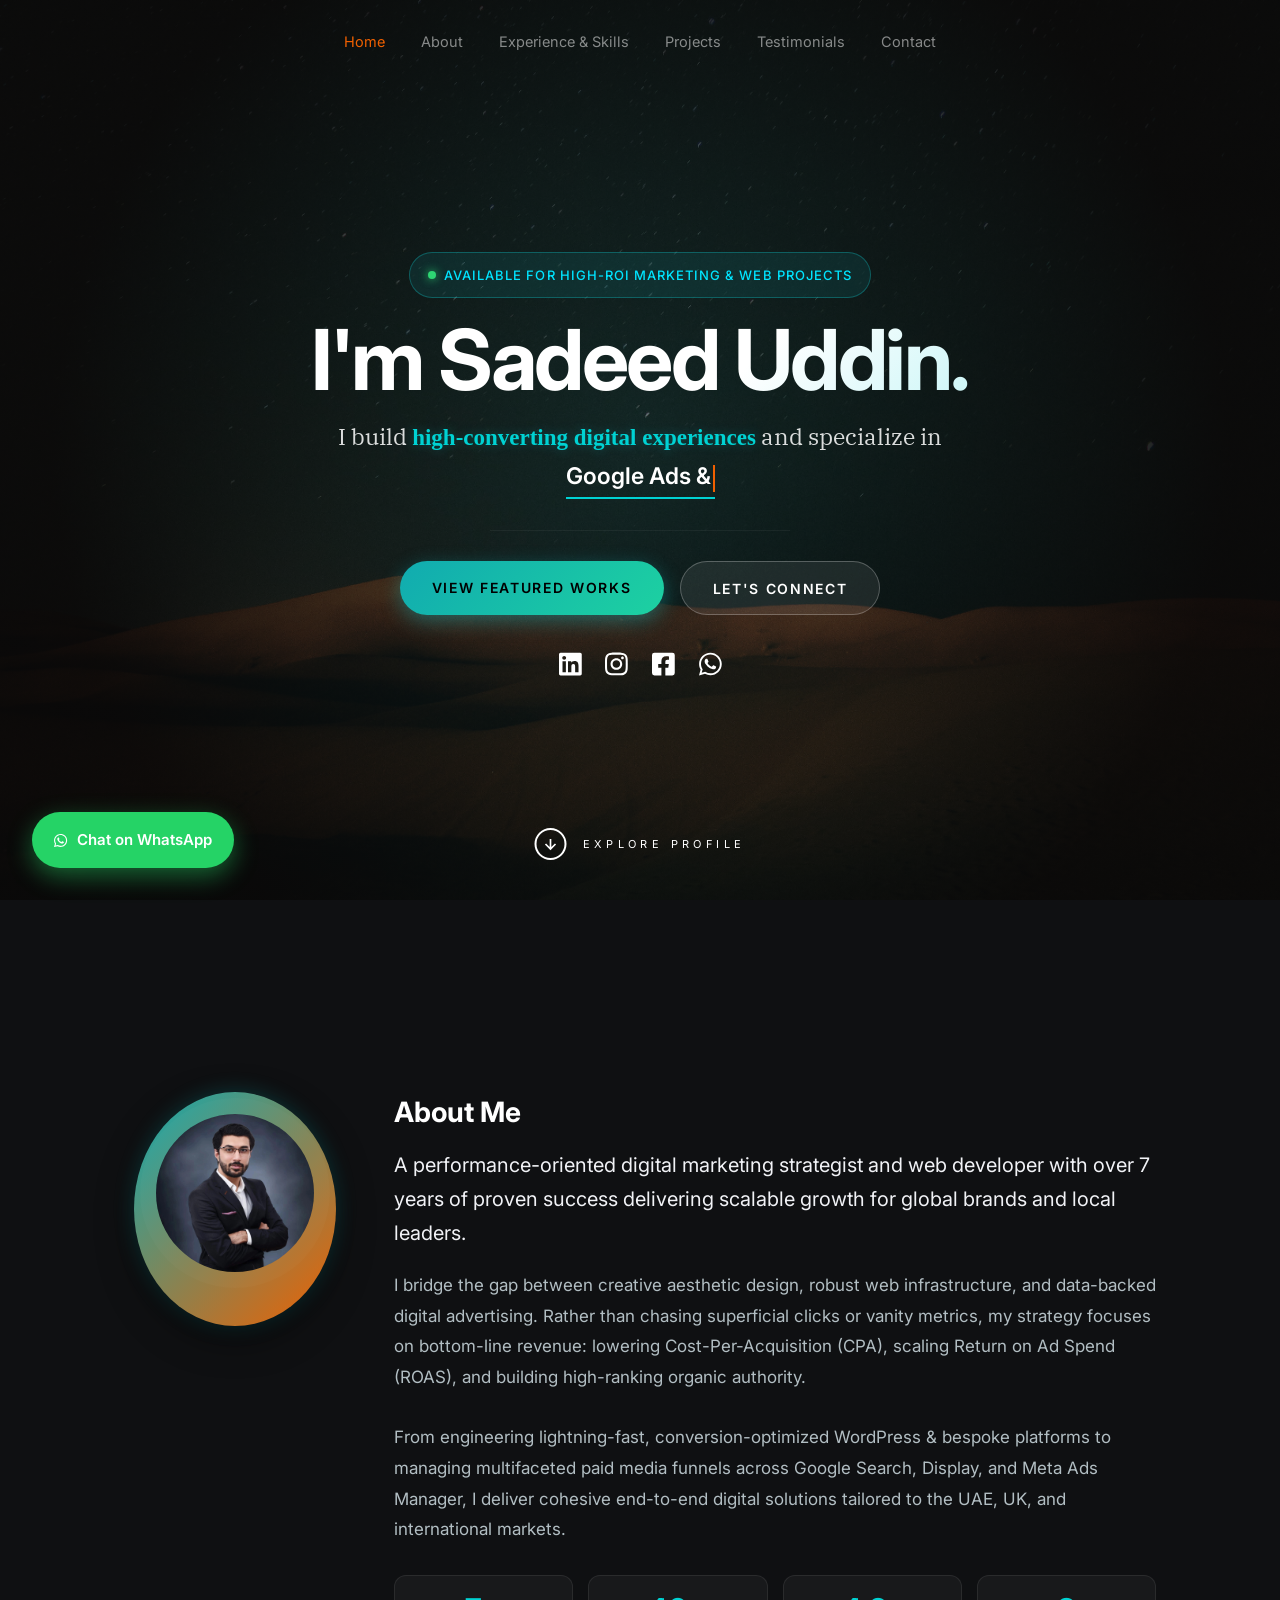
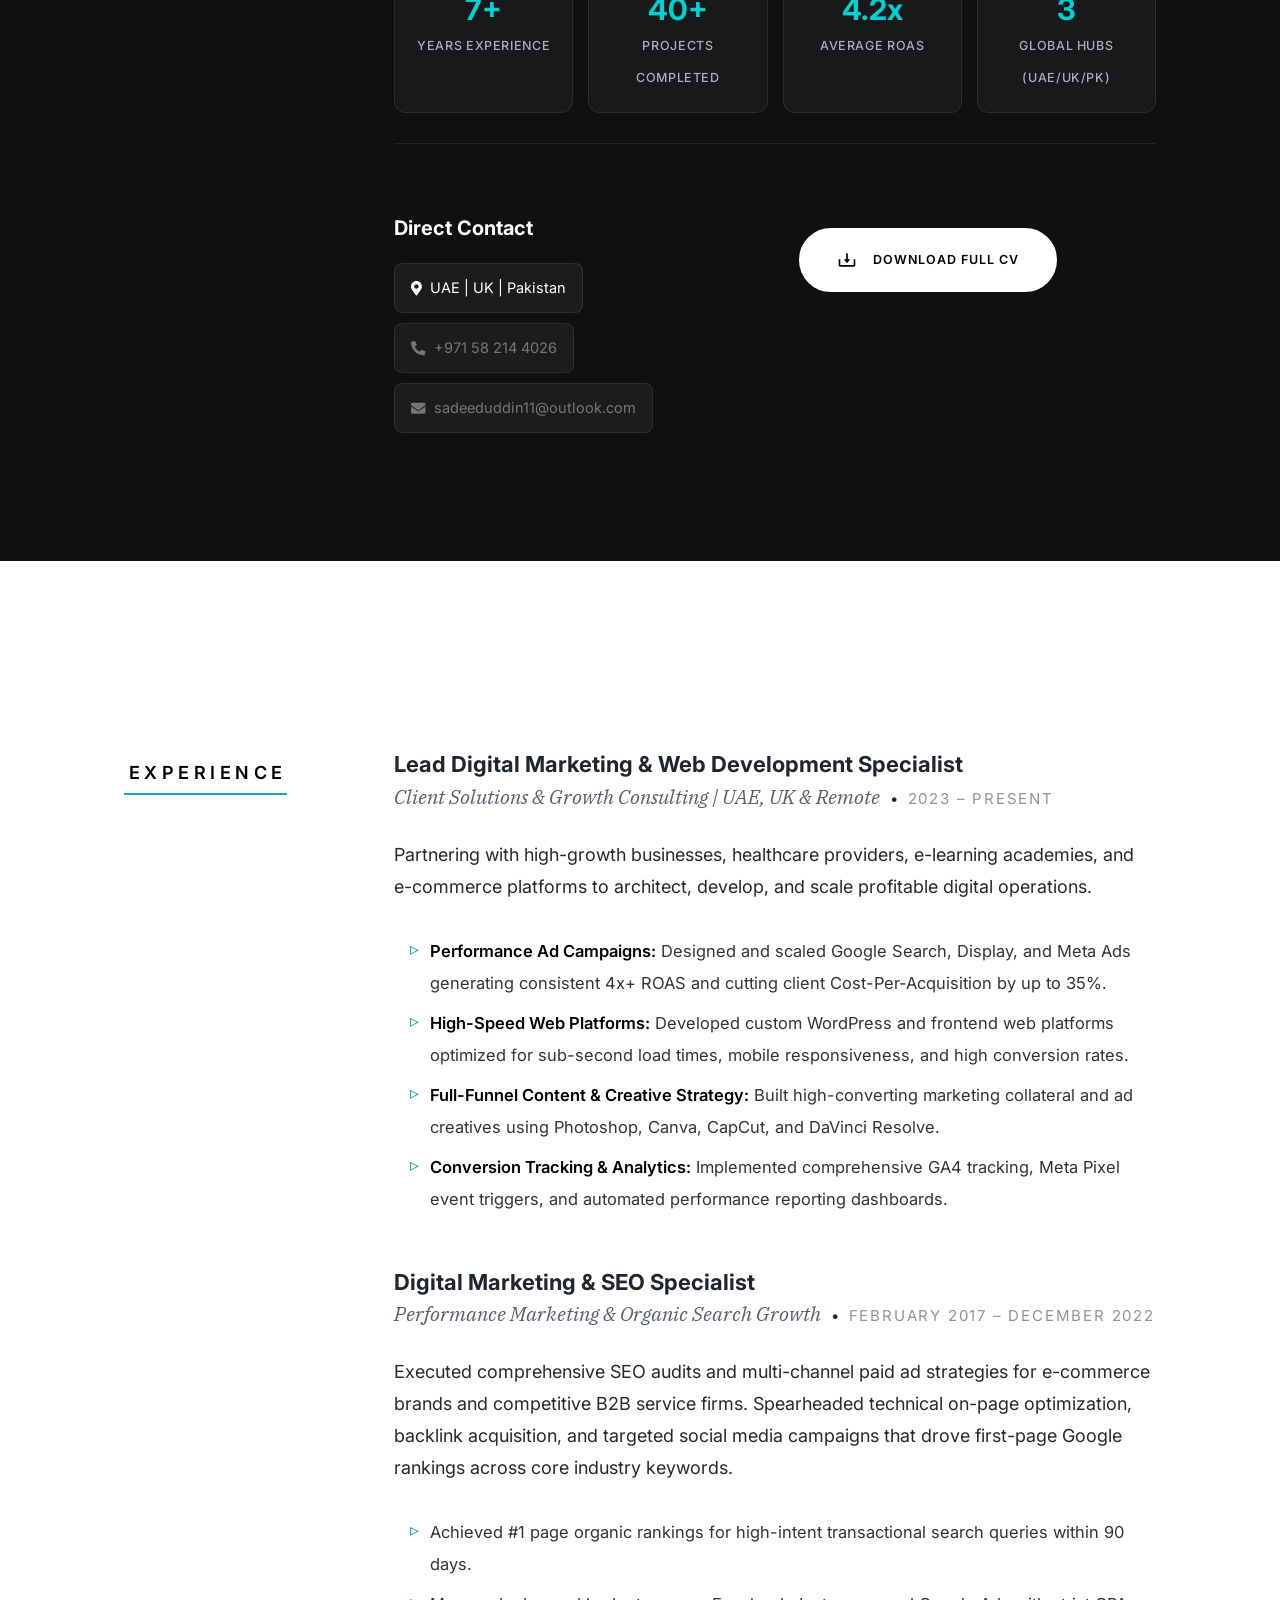
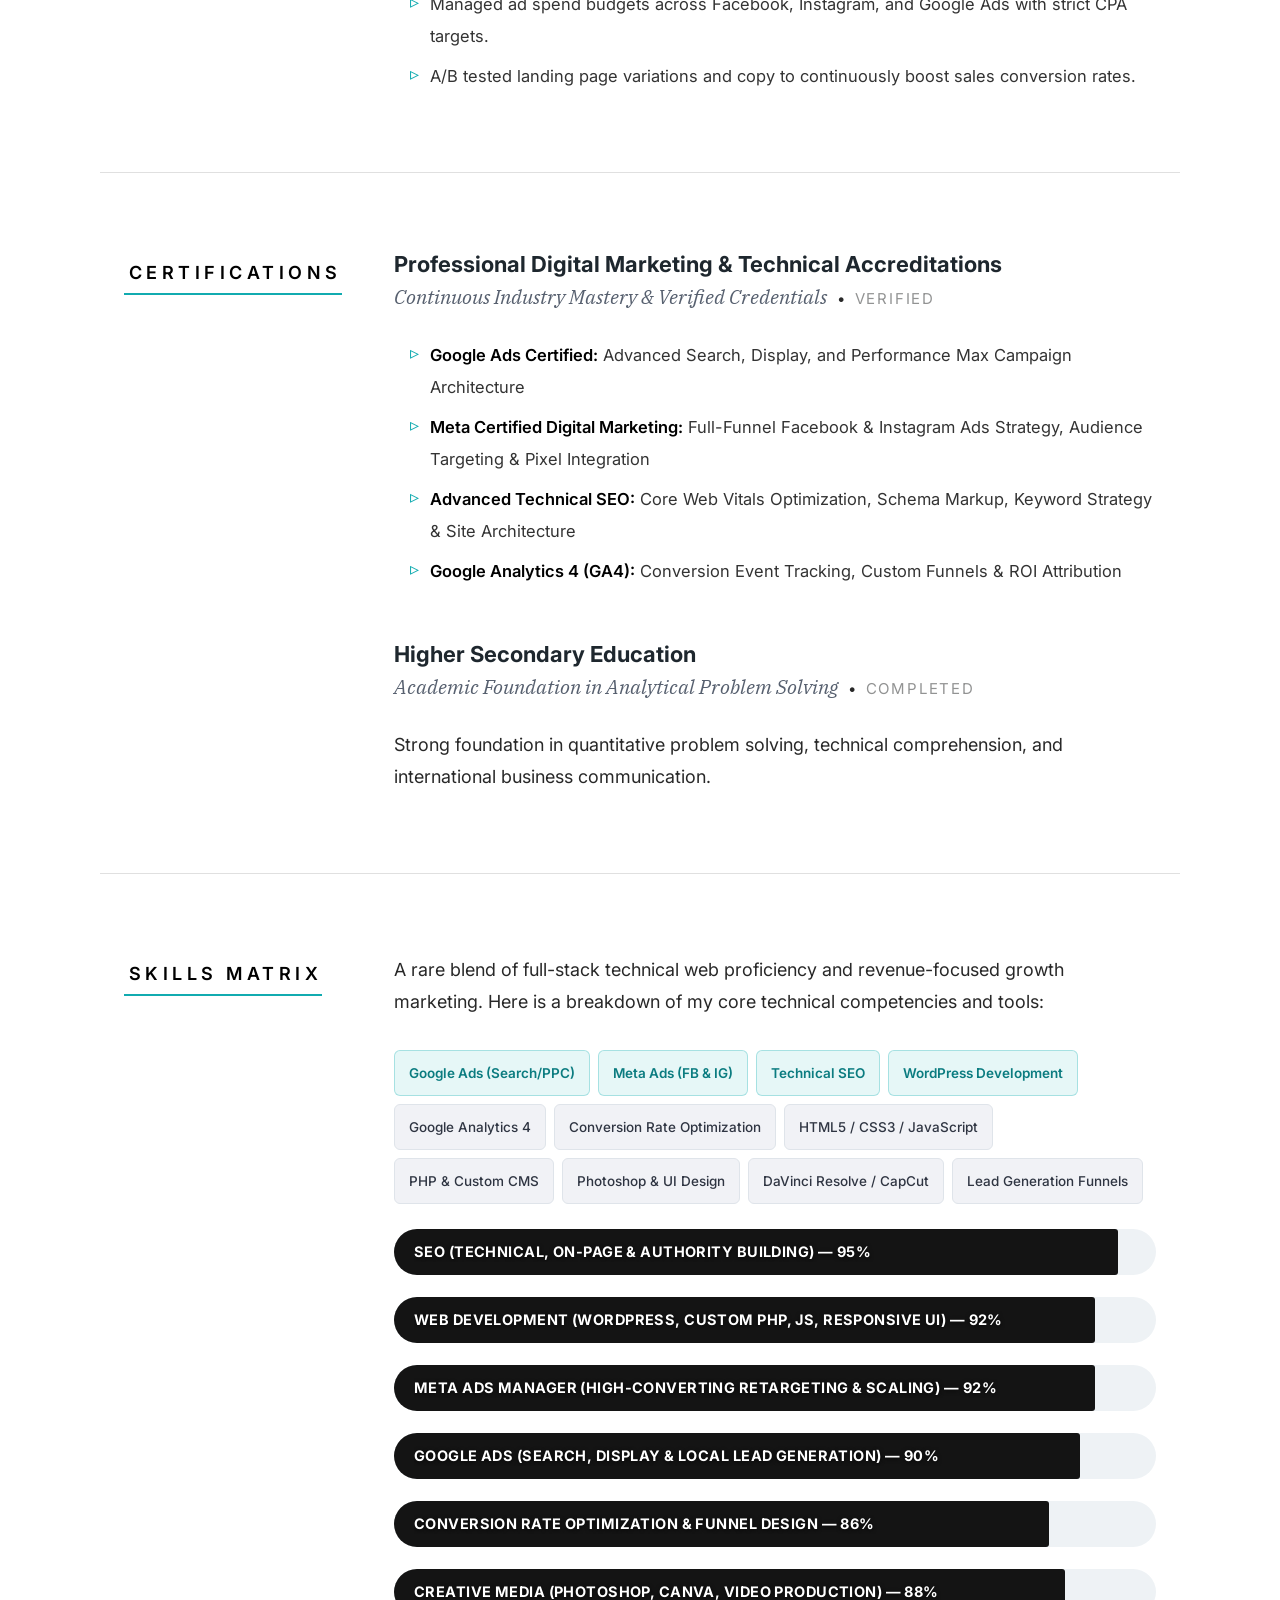
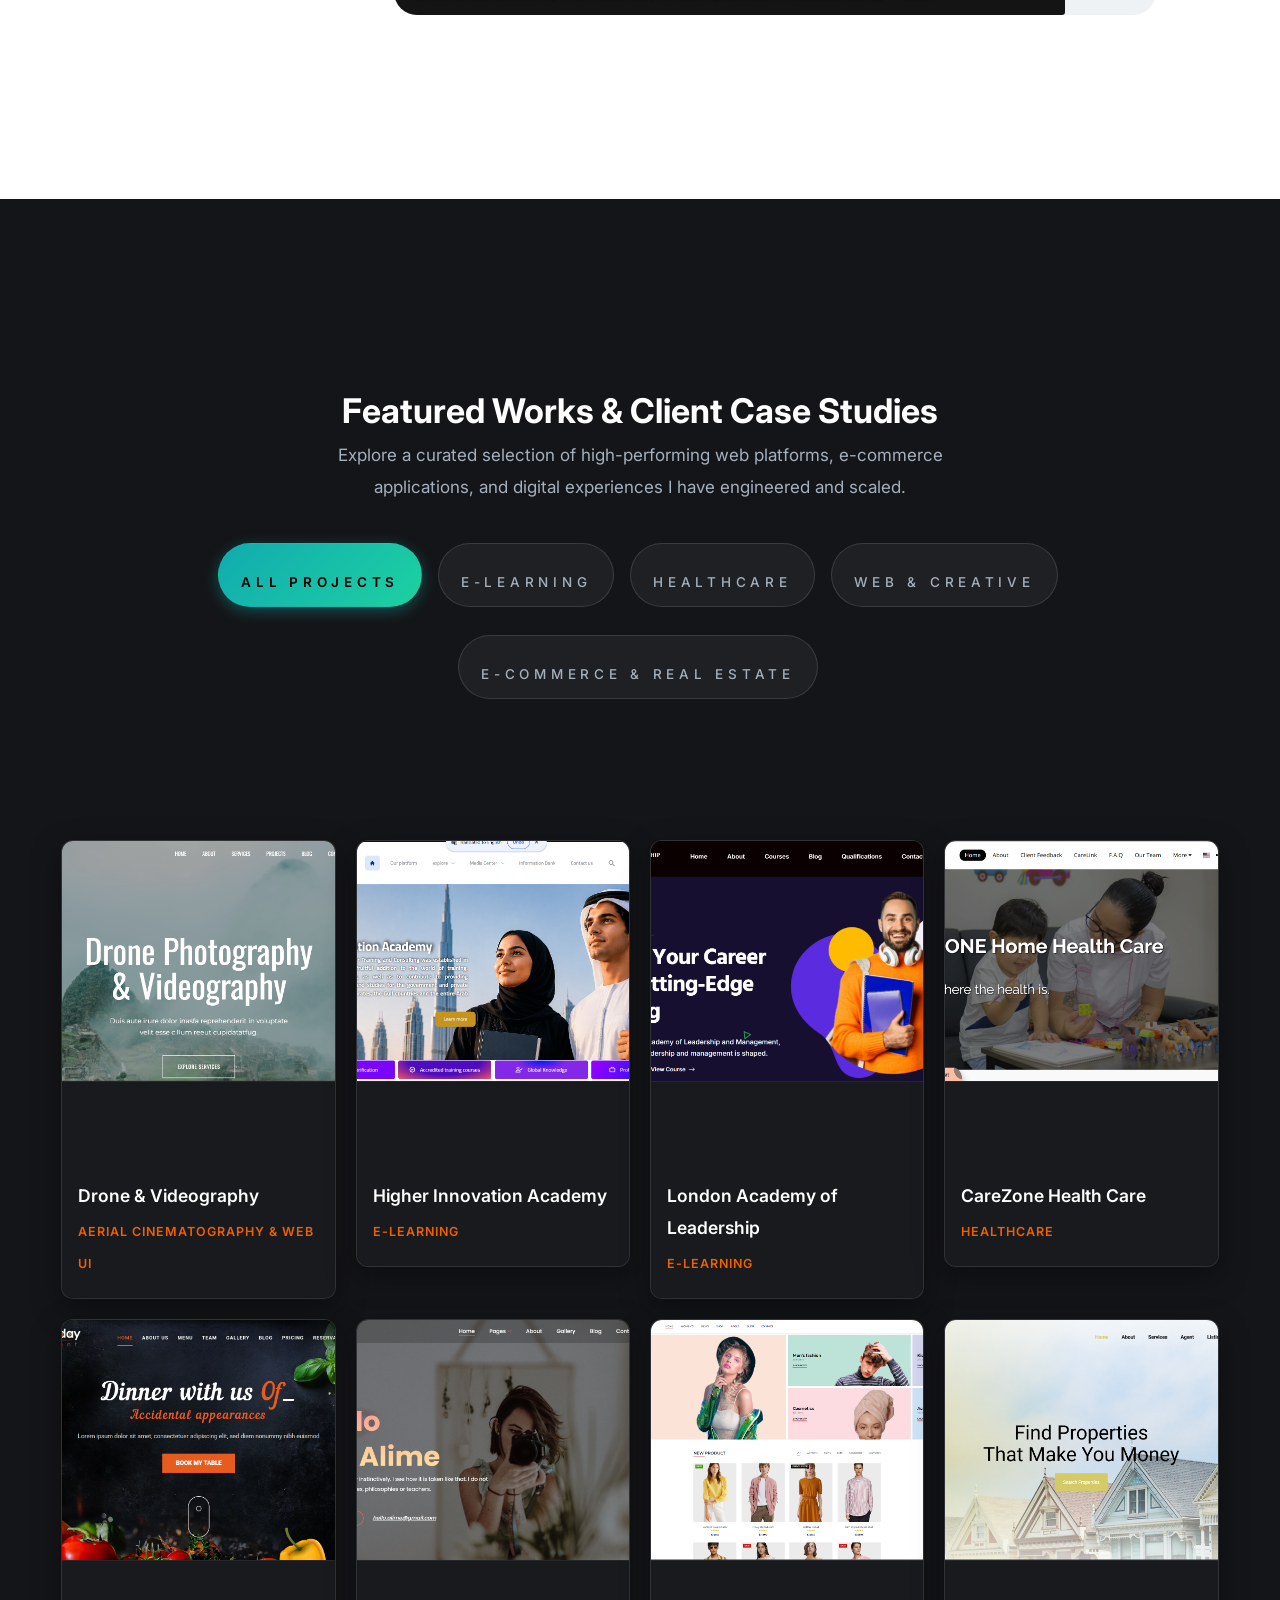
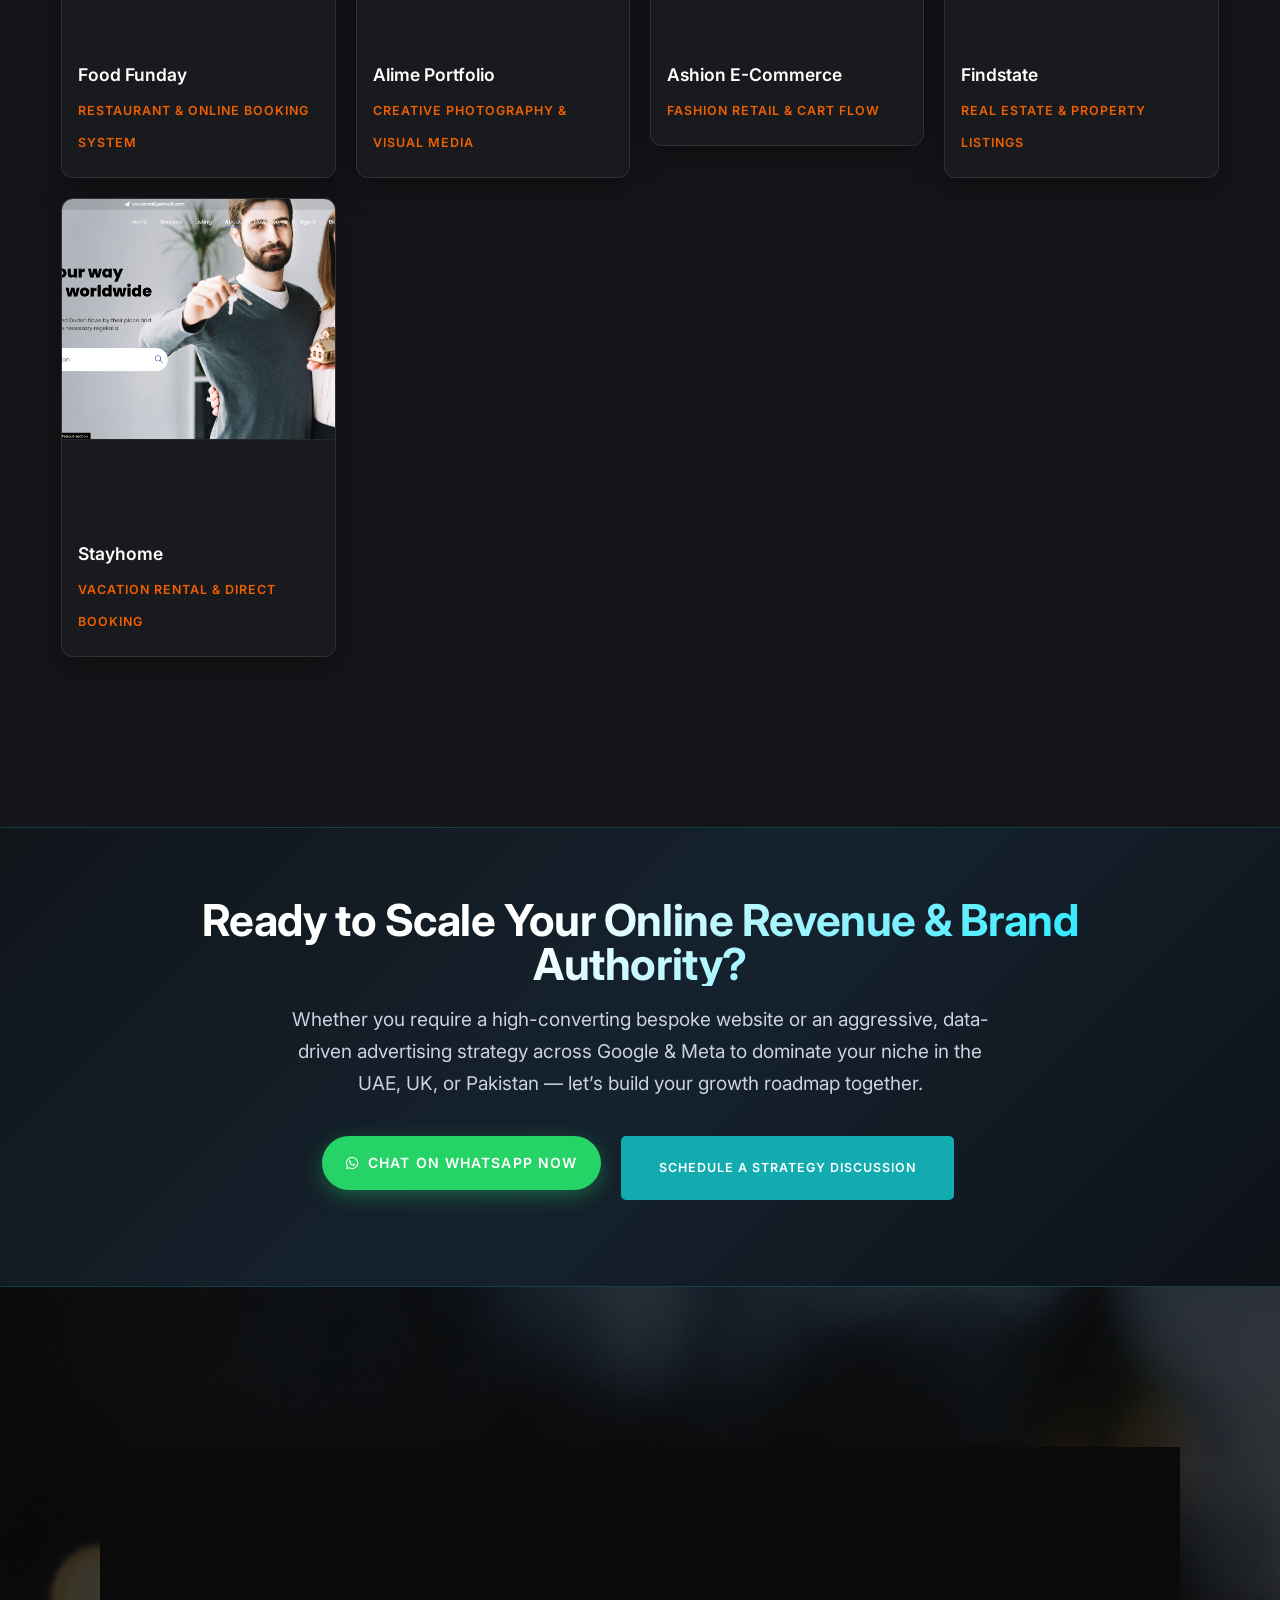
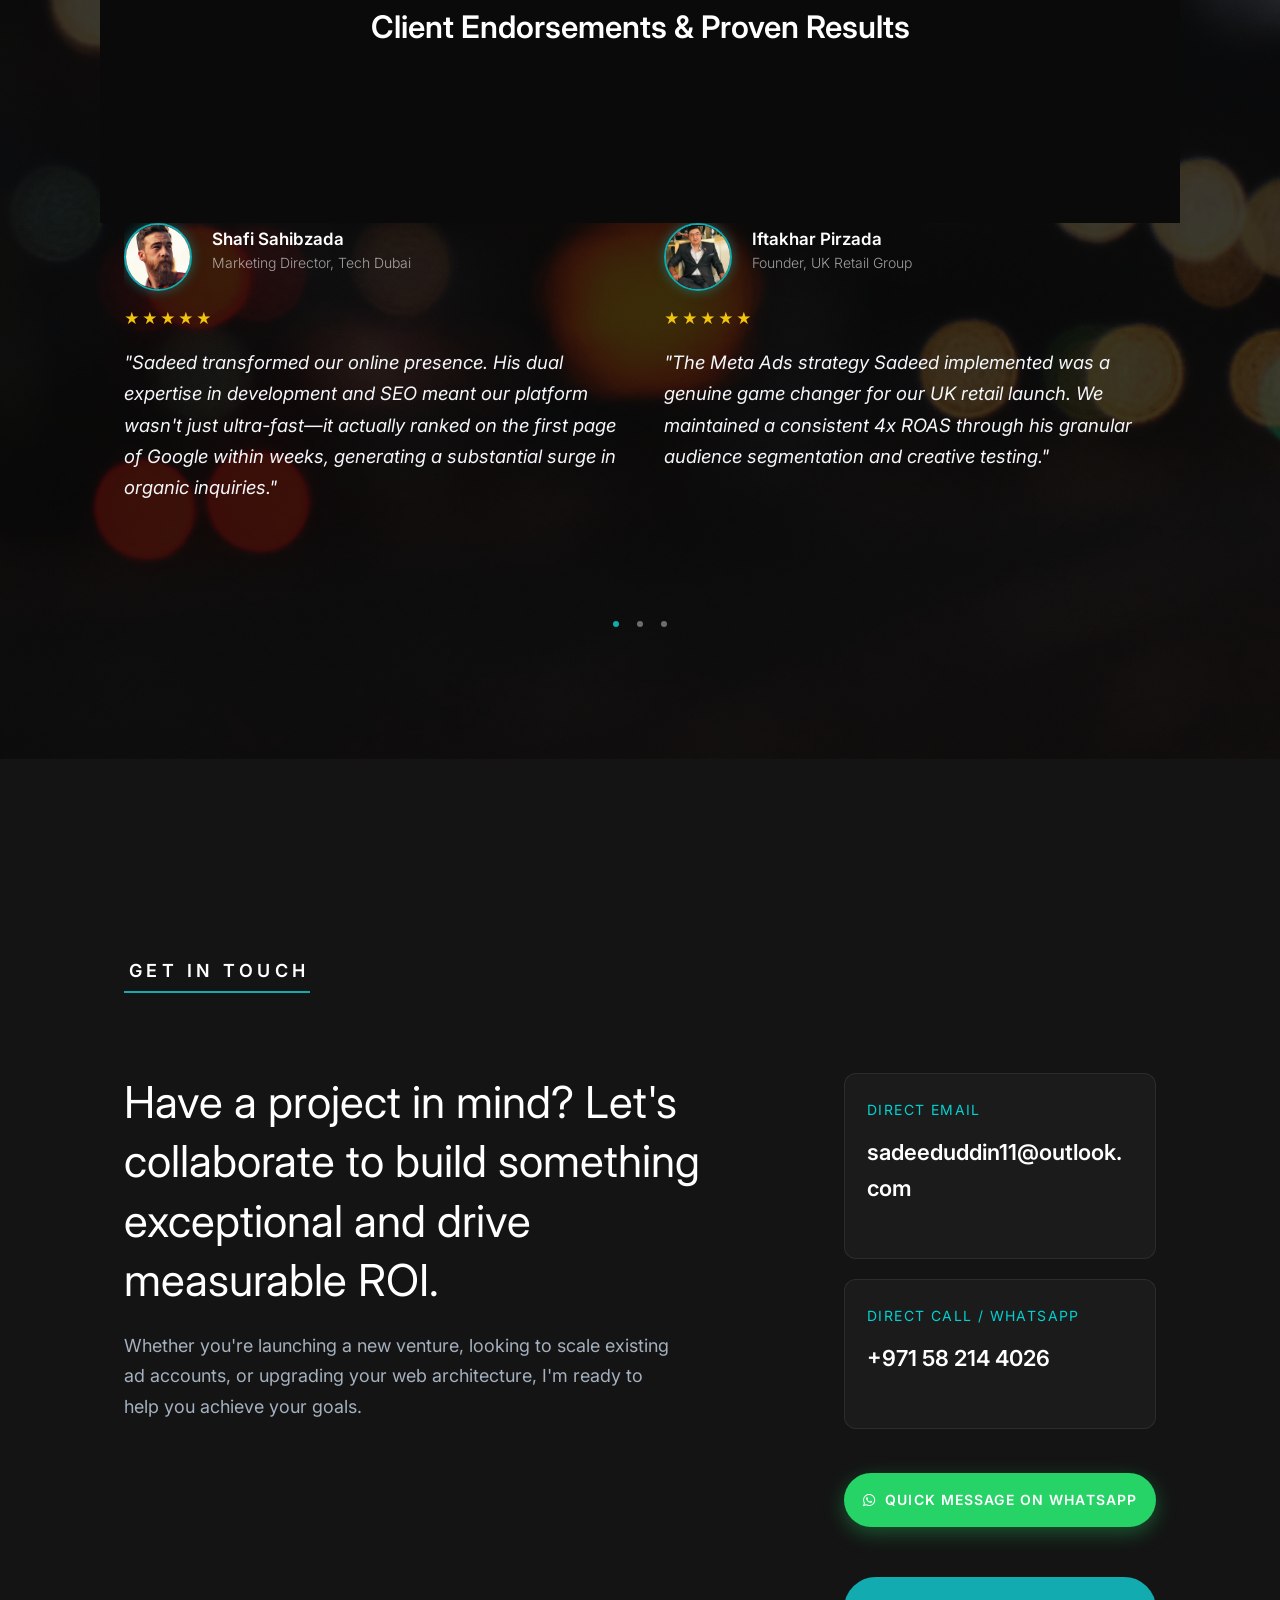
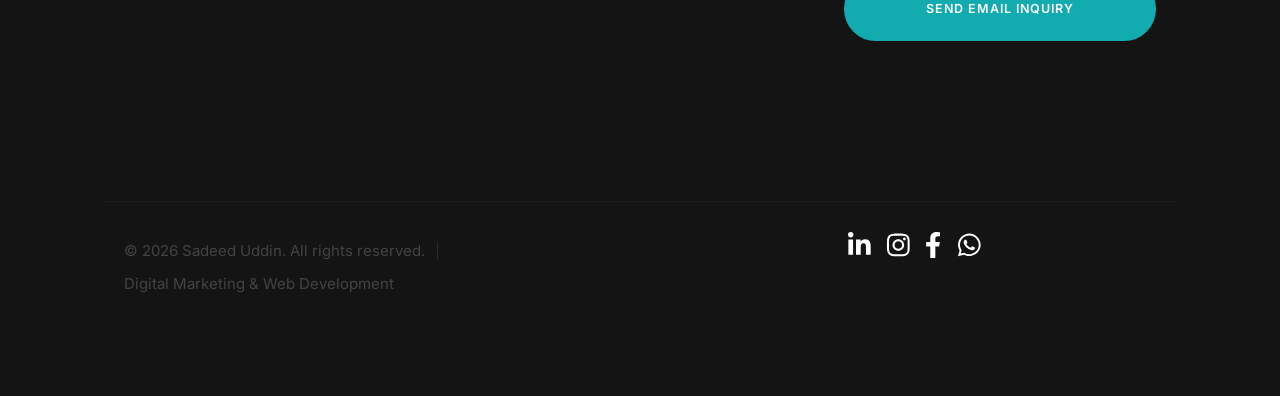
==== commit 971b5c6d: "Update print statement from 'Hello' to 'Goodbye'" ====
--- a/index.html
+++ b/index.html
@@ -203,7 +203,7 @@
                         
                     </div>
                     <div class="column w-1000-stack" style="margin-top: 2rem;">
-                        <a href="https://drive.google.com/file/d/10LIyZlZY8PwfmZCl7JjQG4GjCKYtJYke/view?usp=drive_link" target="_blank" rel="noopener noreferrer" class="btn btn--download" style="border-radius: 50px;">
+                        <a href="https://drive.google.com/file/d/1KbFvjj2y8hhhtix67V7DyTG2n6goad_E/view?usp=sharing" target="_blank" rel="noopener noreferrer" class="btn btn--download" style="border-radius: 50px;">
                             <svg xmlns="http://www.w3.org/2000/svg" width="24" height="24" viewBox="0 0 24 24" style="fill:currentColor;"><path d="M12 16L16 11 13 11 13 4 11 4 11 11 8 11z"></path><path d="M20,18H4v-7H2v7c0,1.103,0.897,2,2,2h16c1.103,0,2-0.897,2-2v-7h-2V18z"></path></svg>
                             Download Full CV
                         </a>
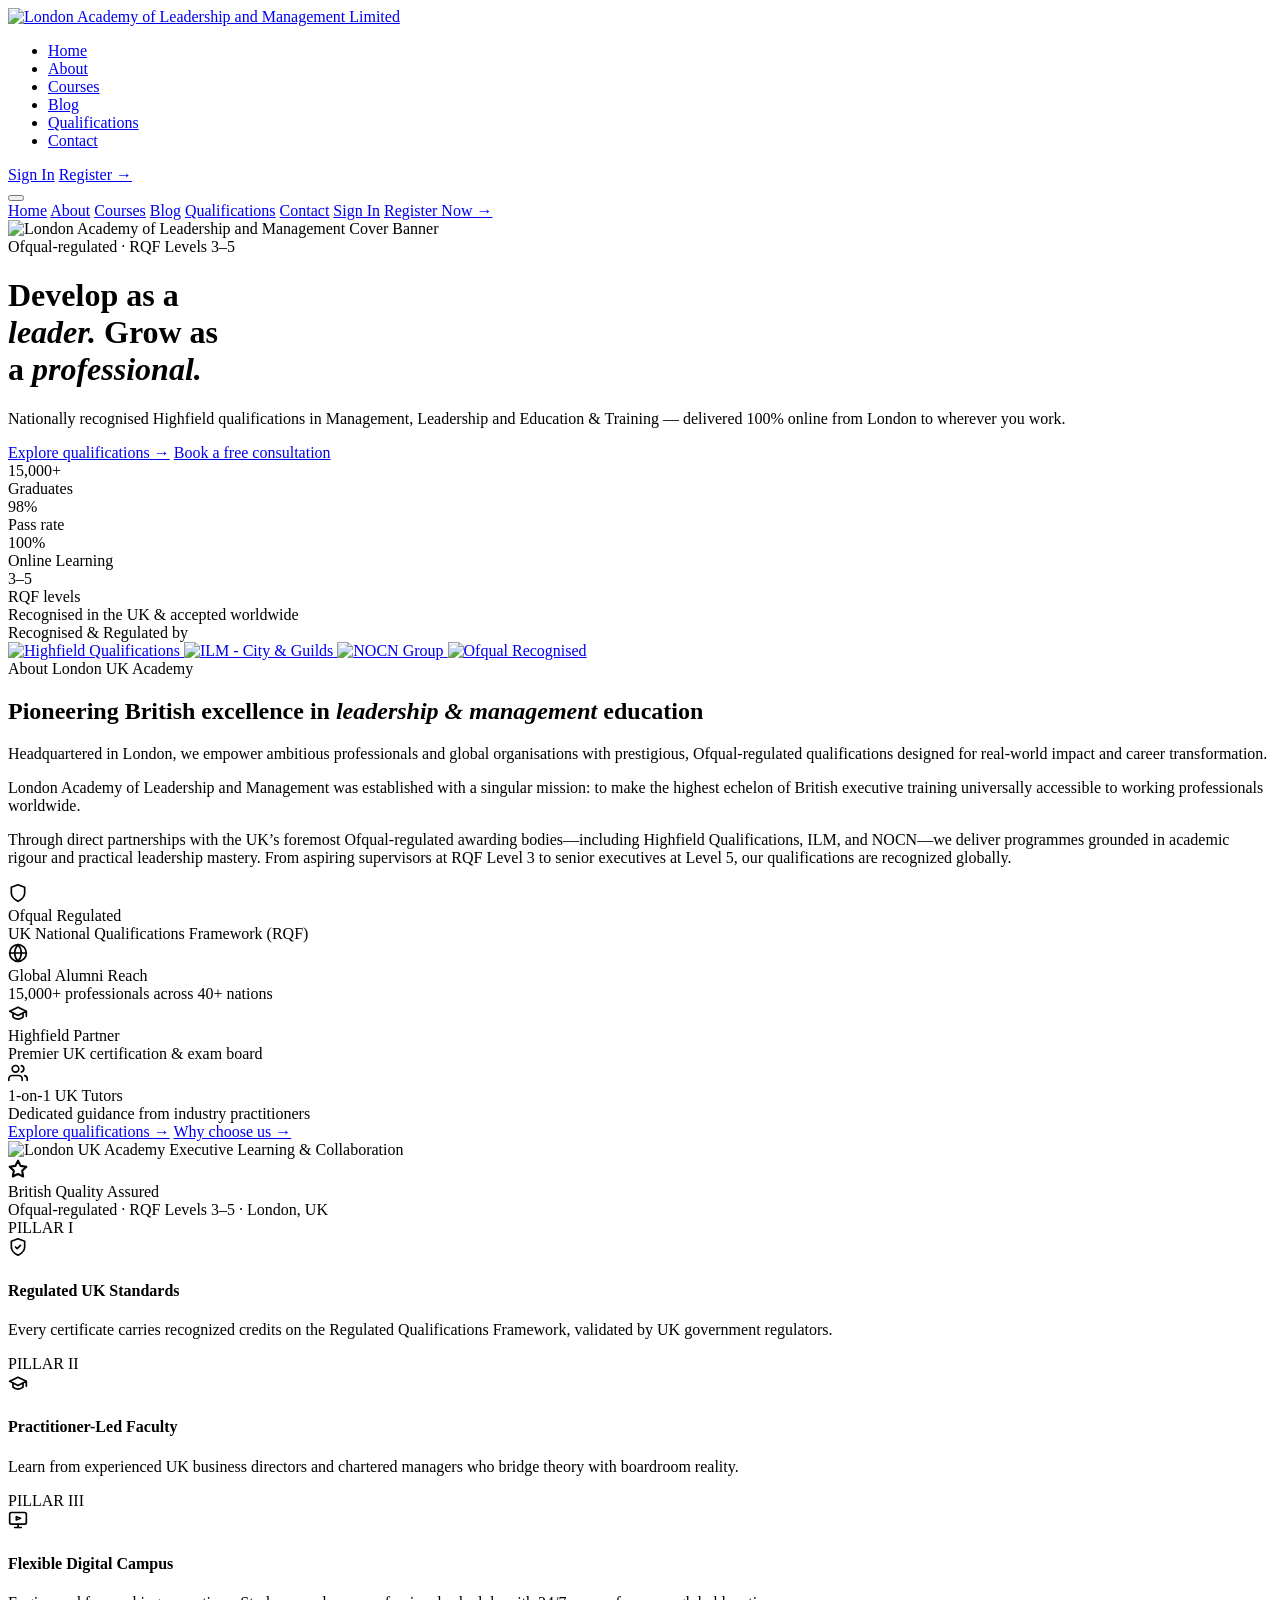
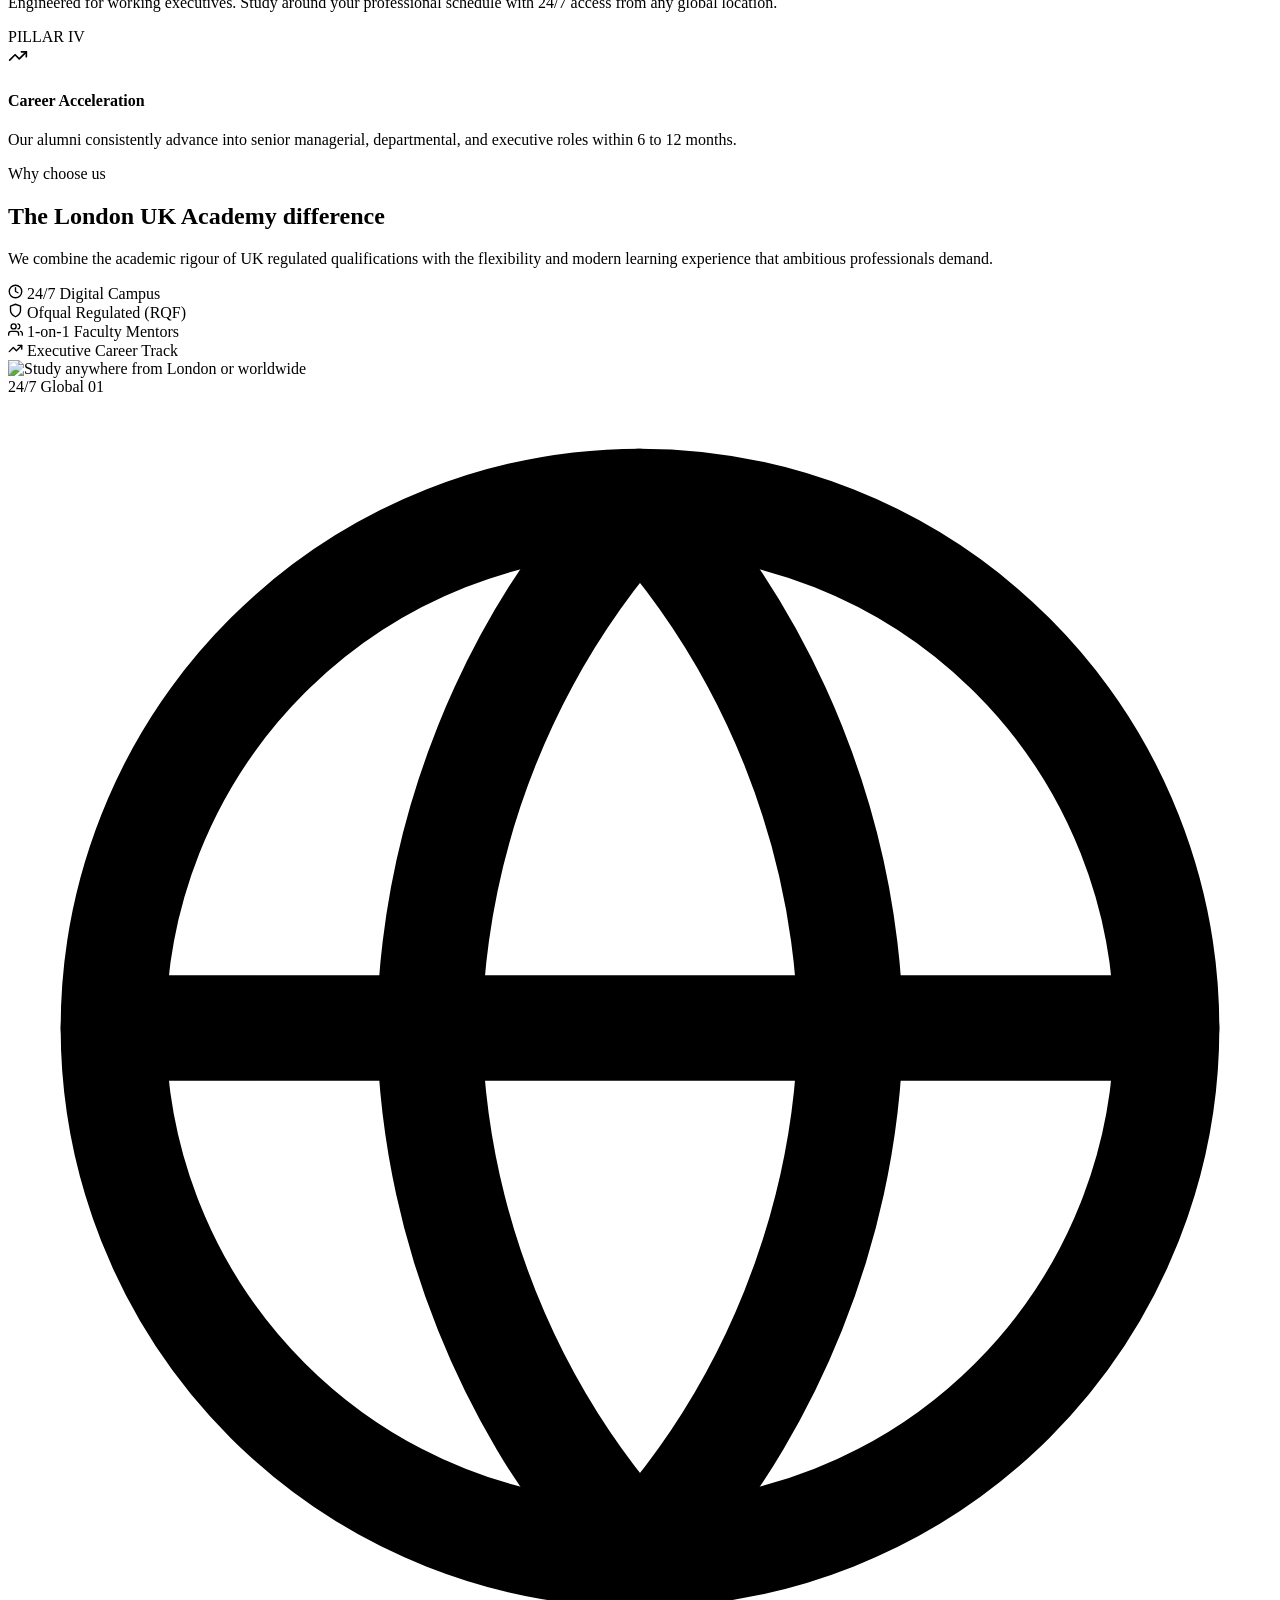
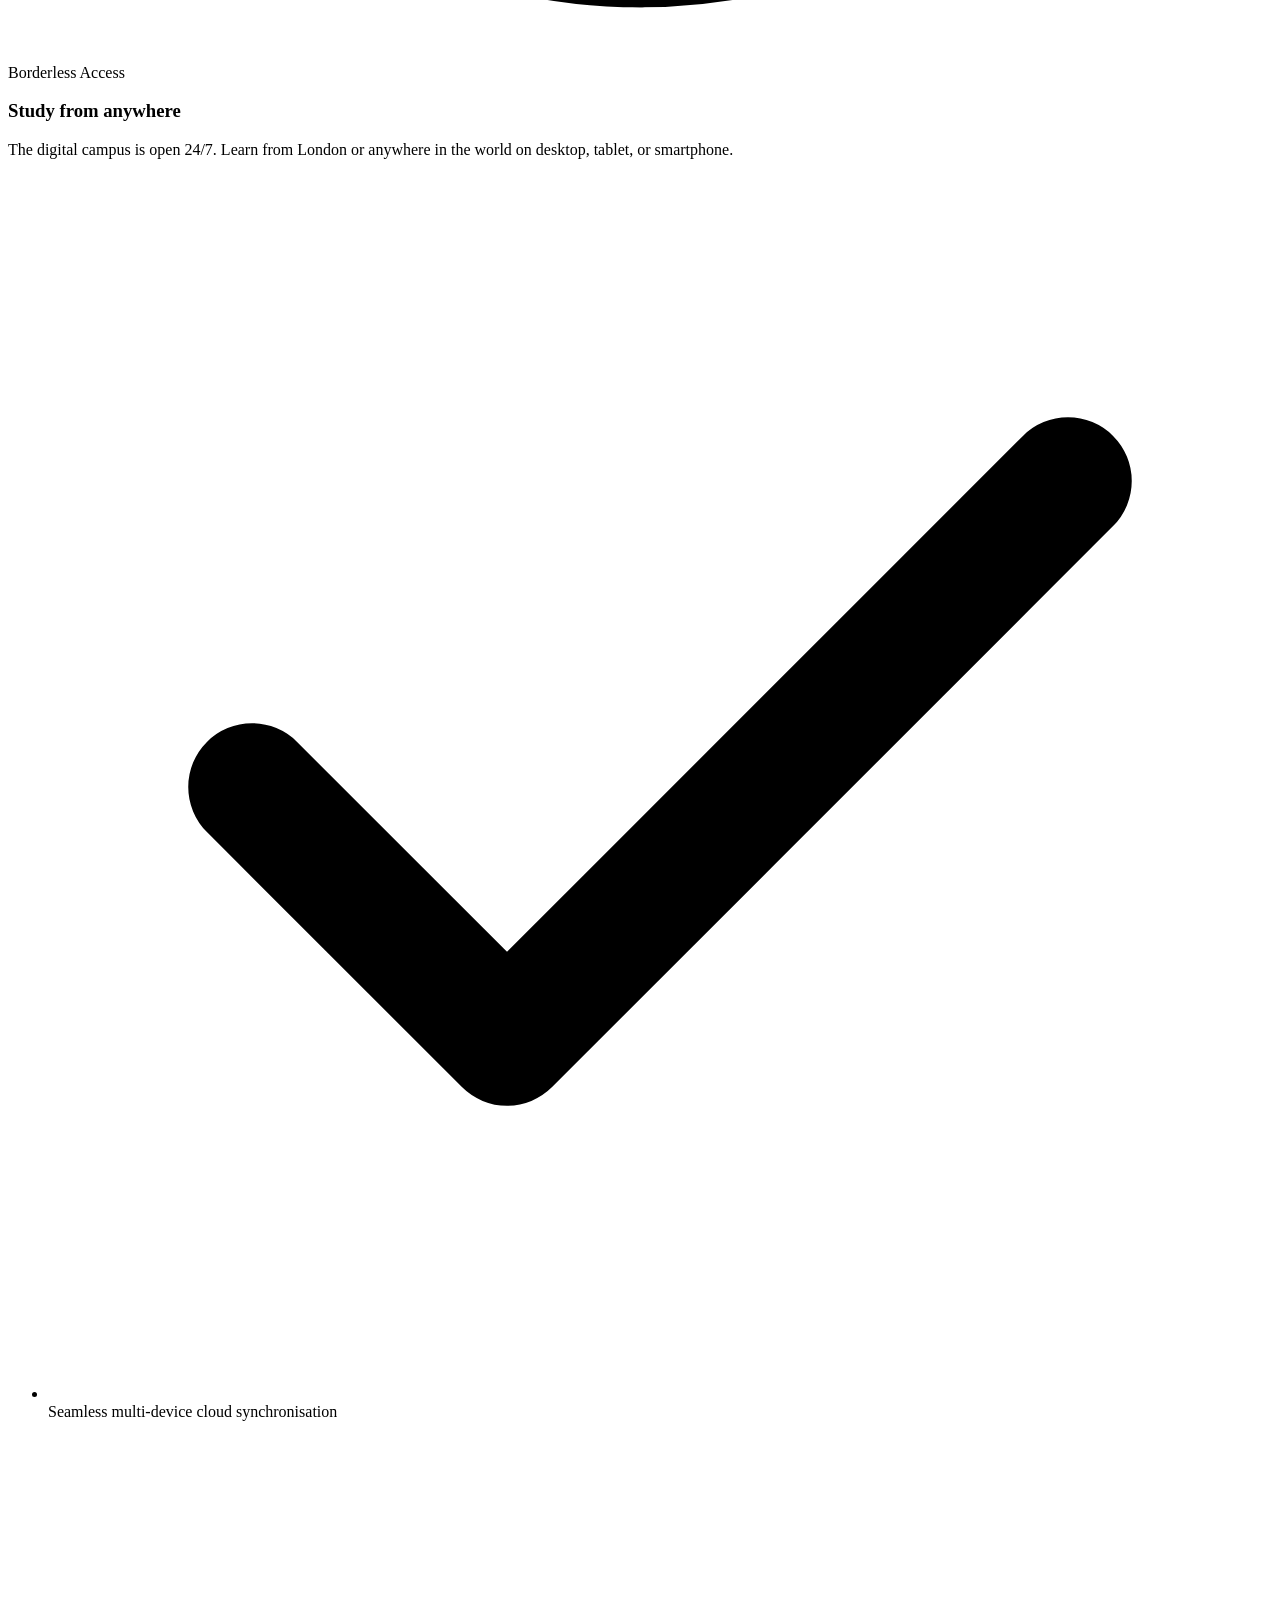
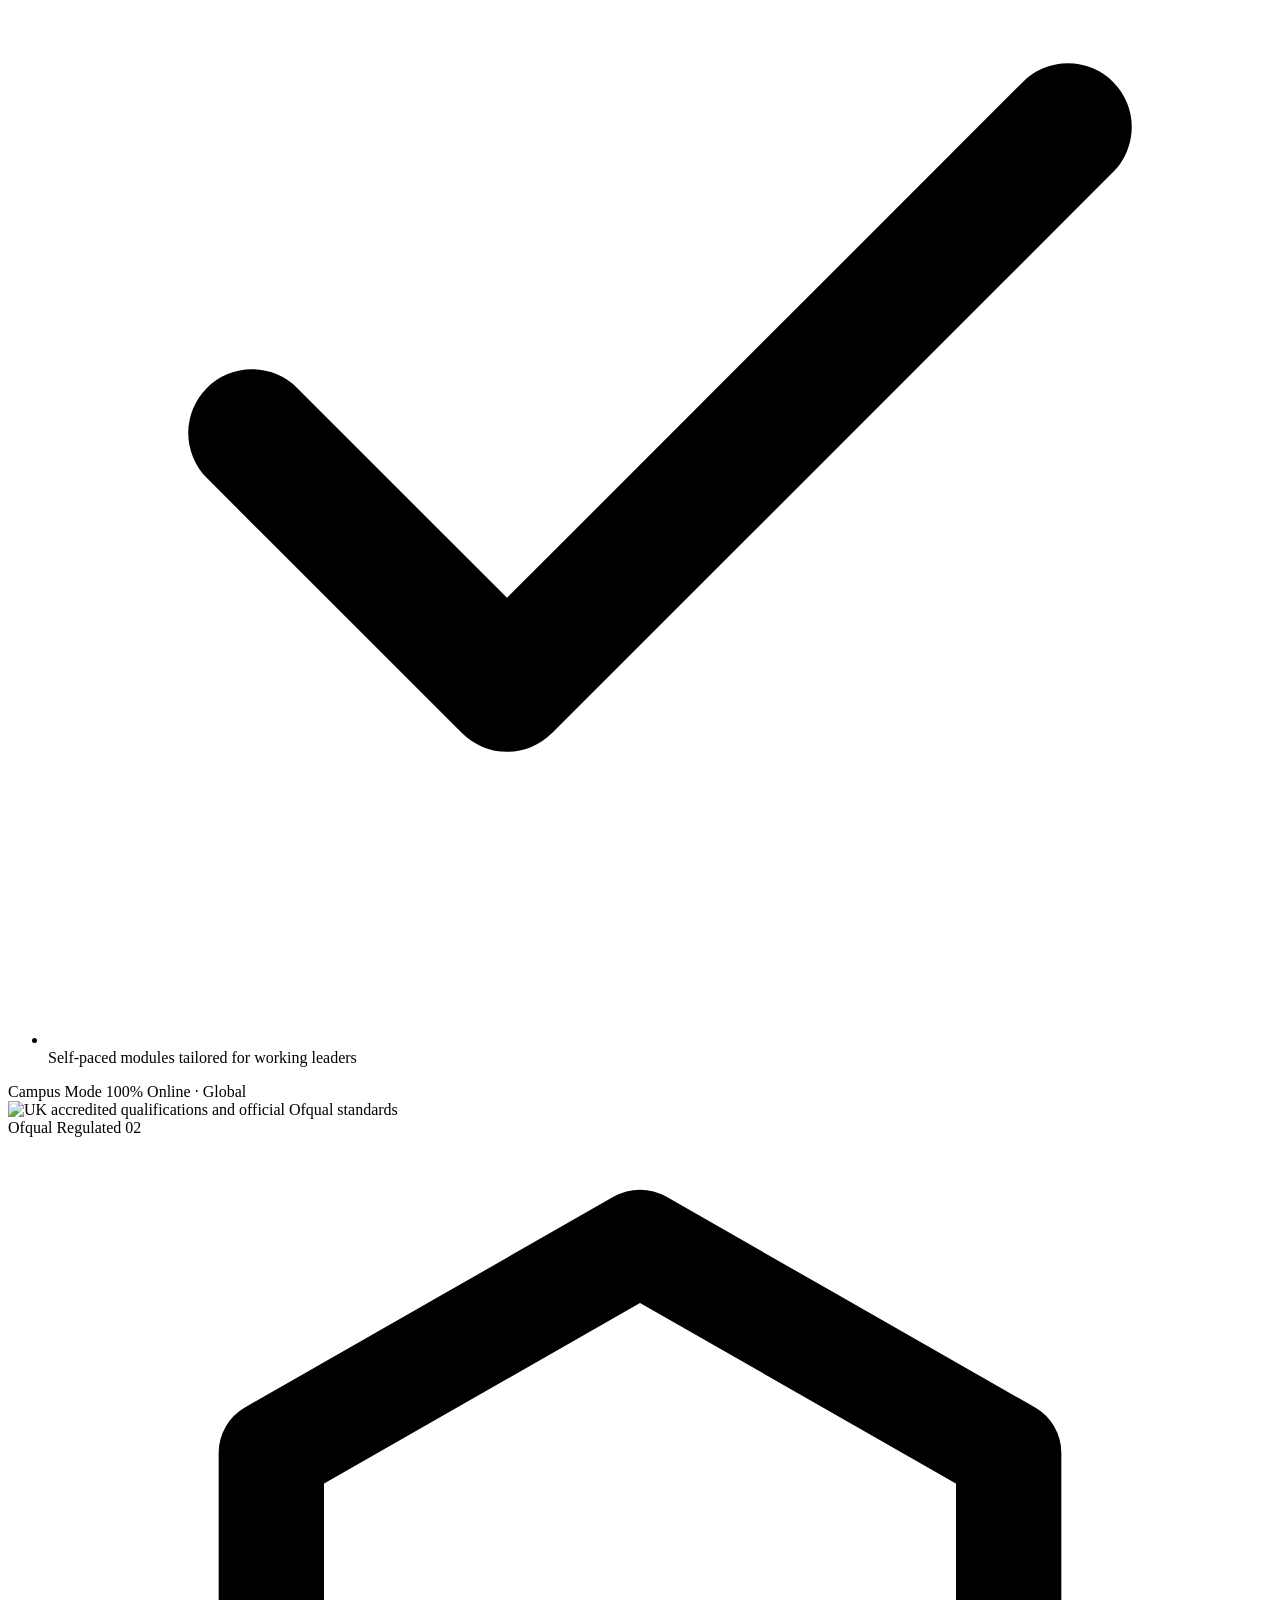
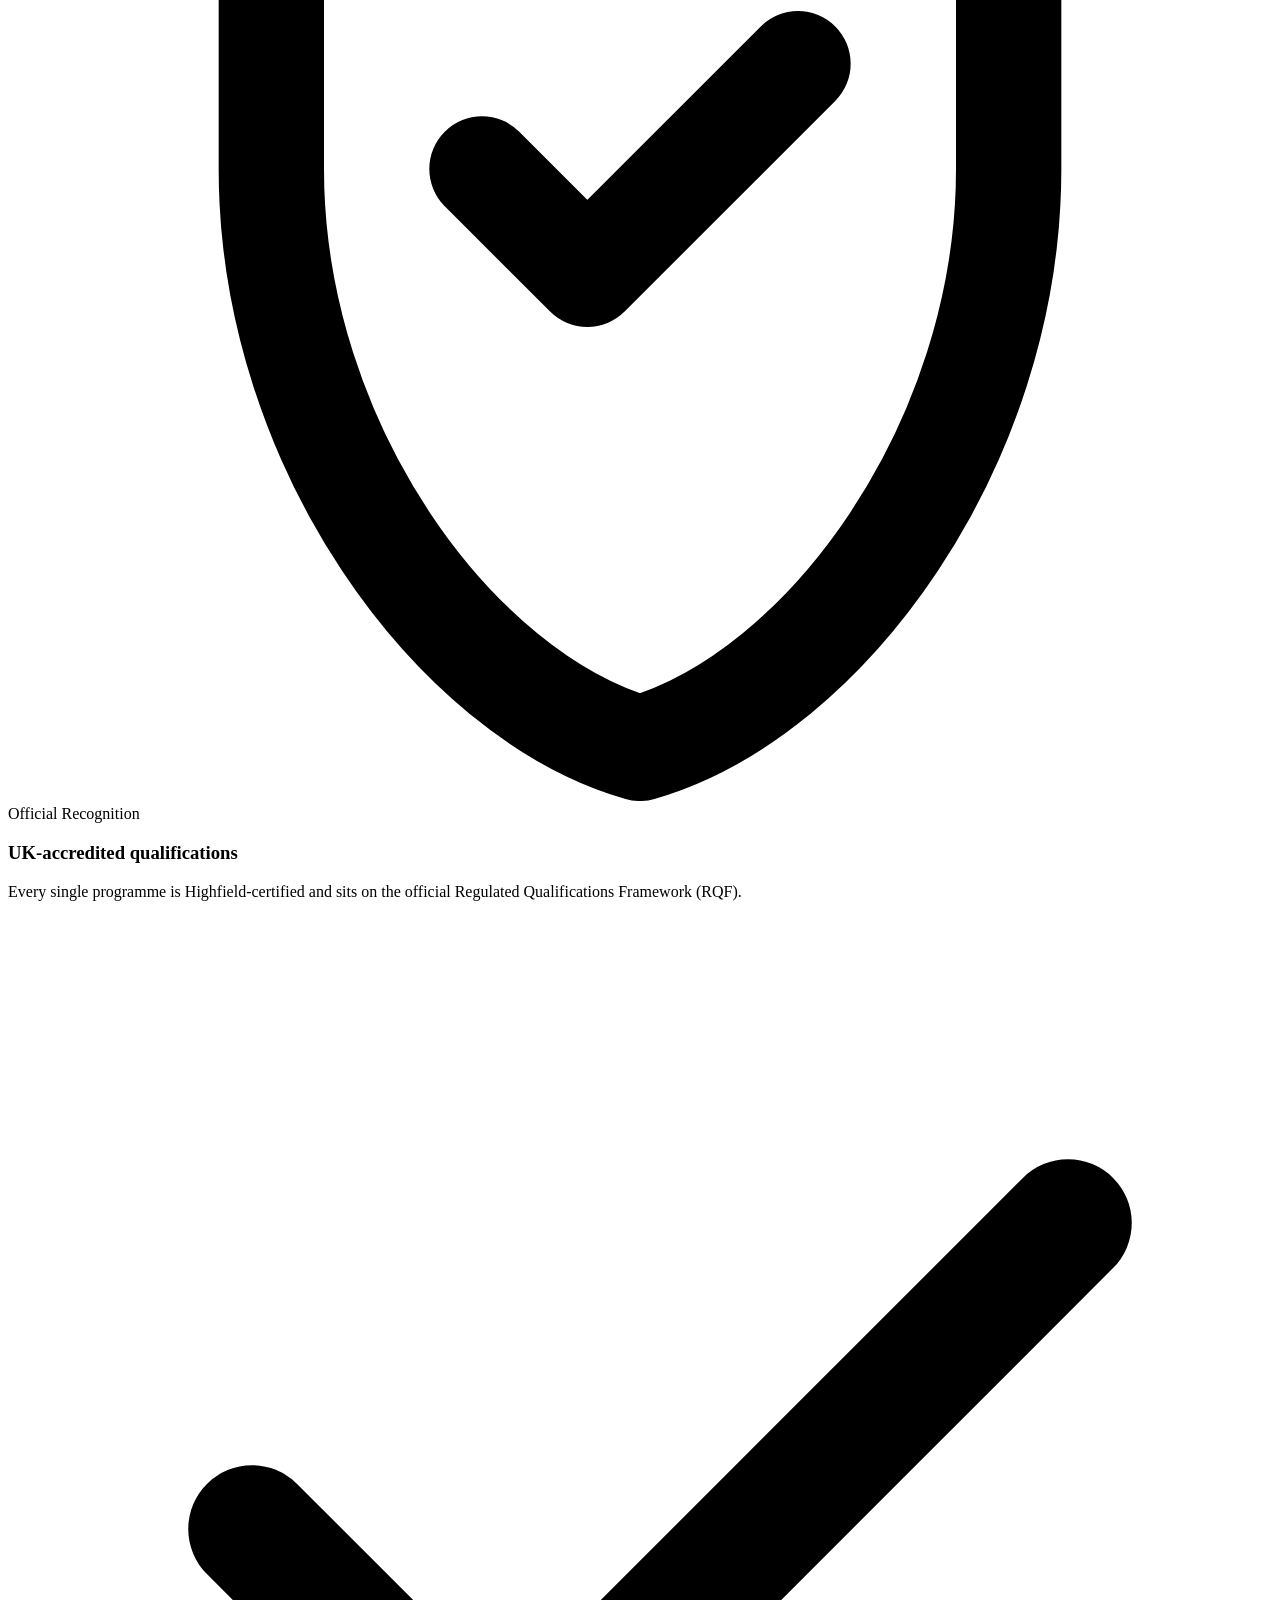
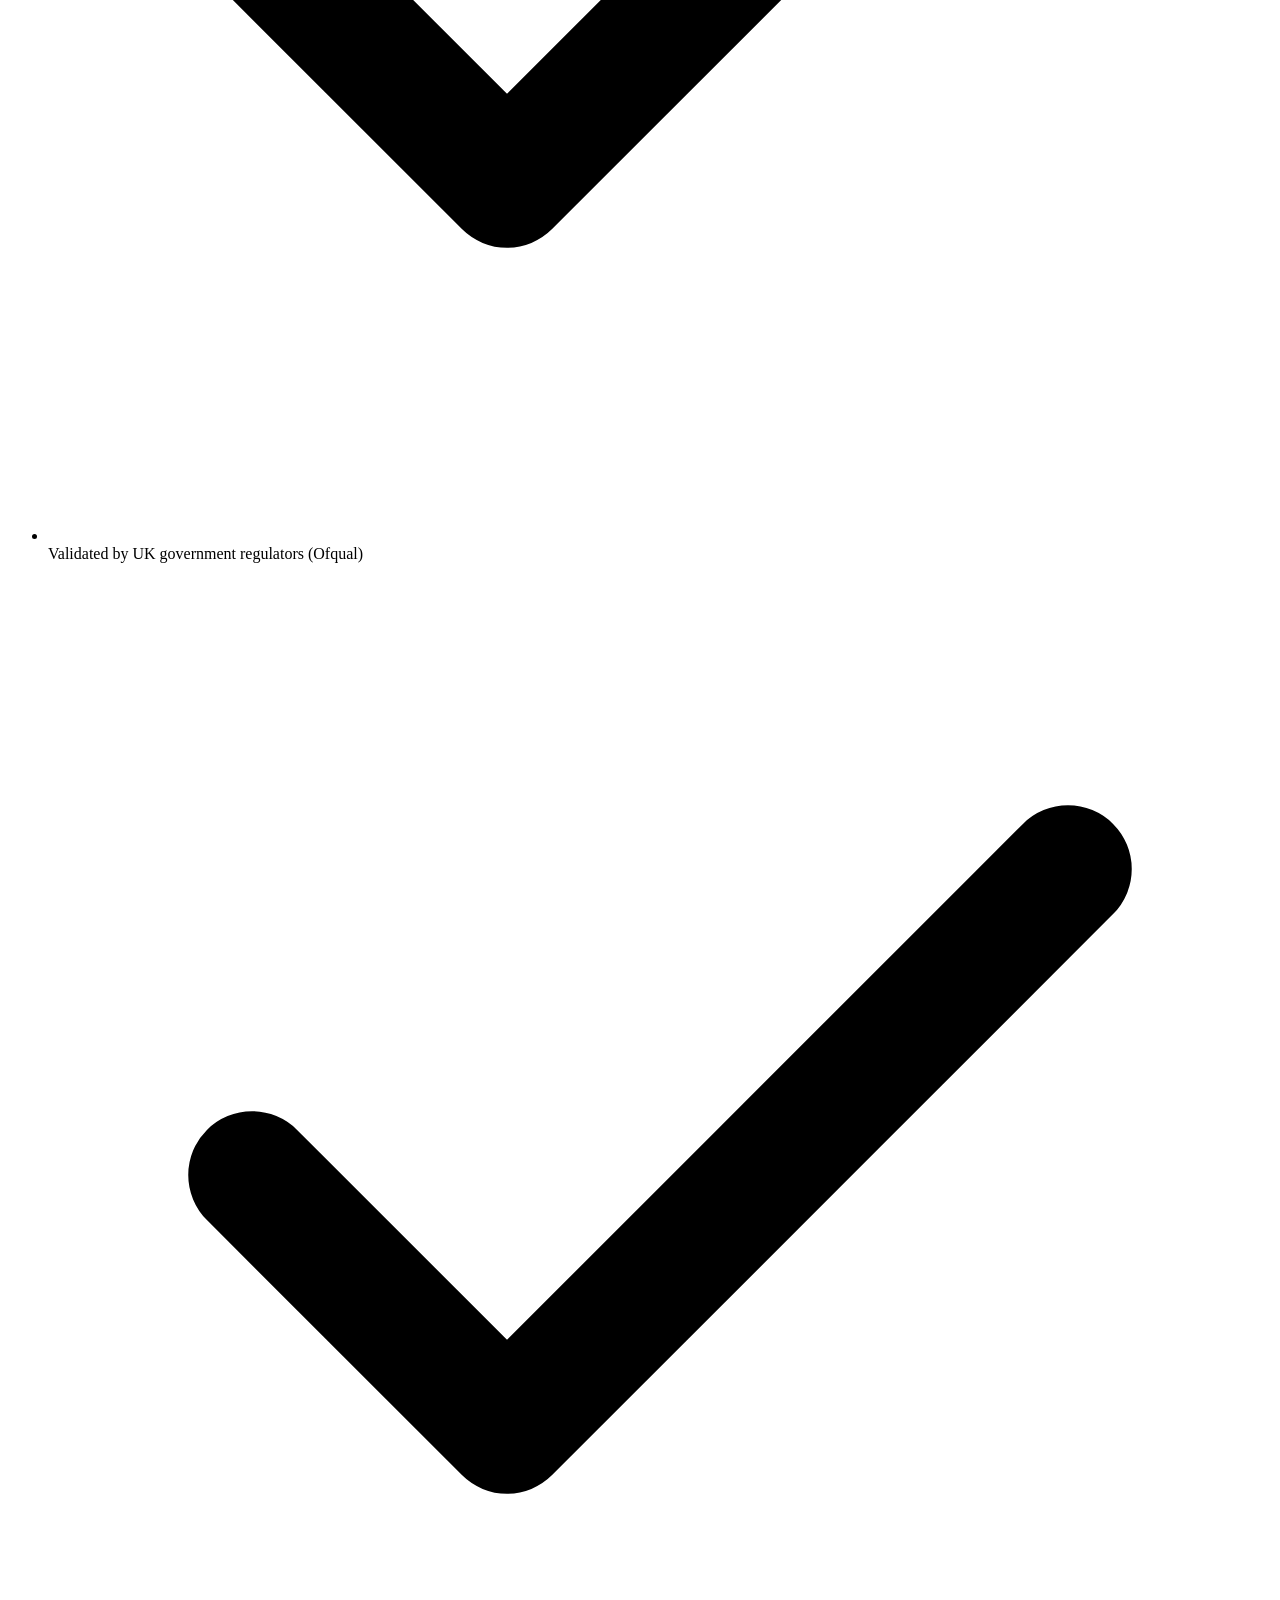
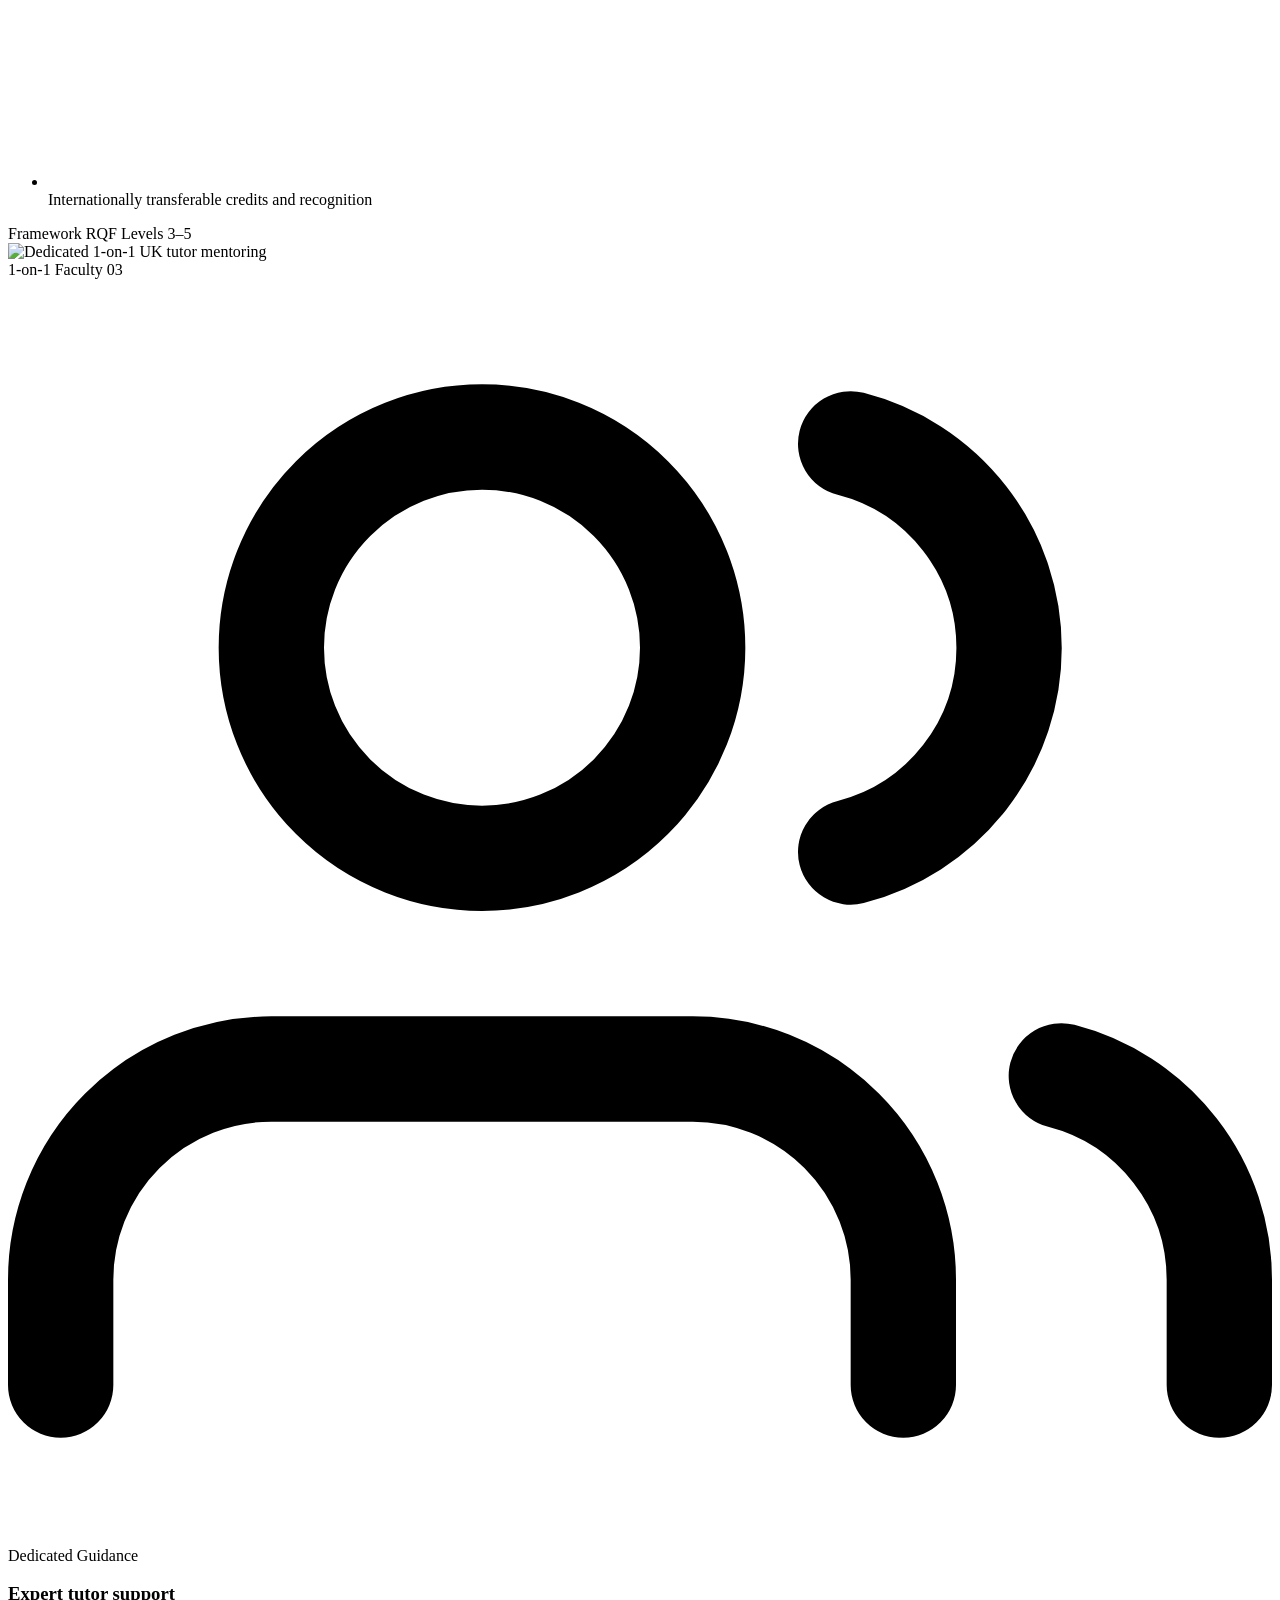
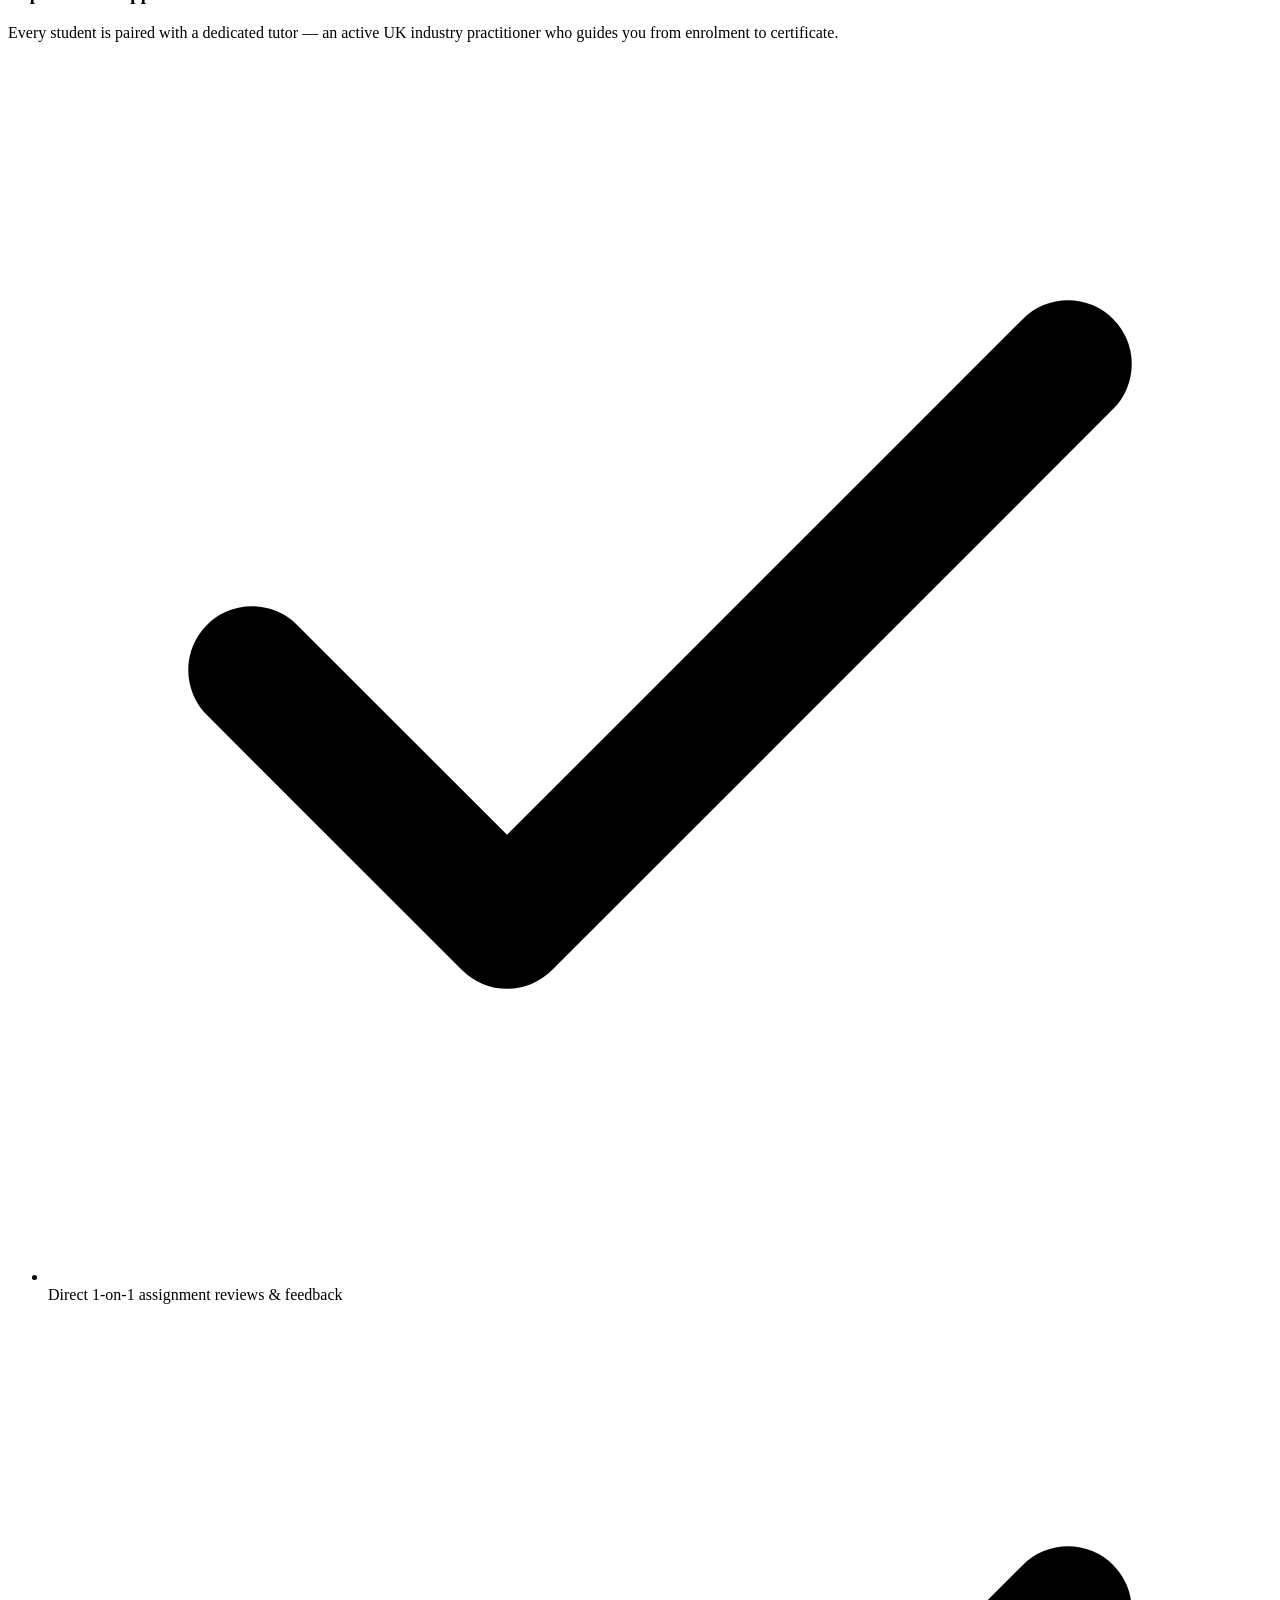
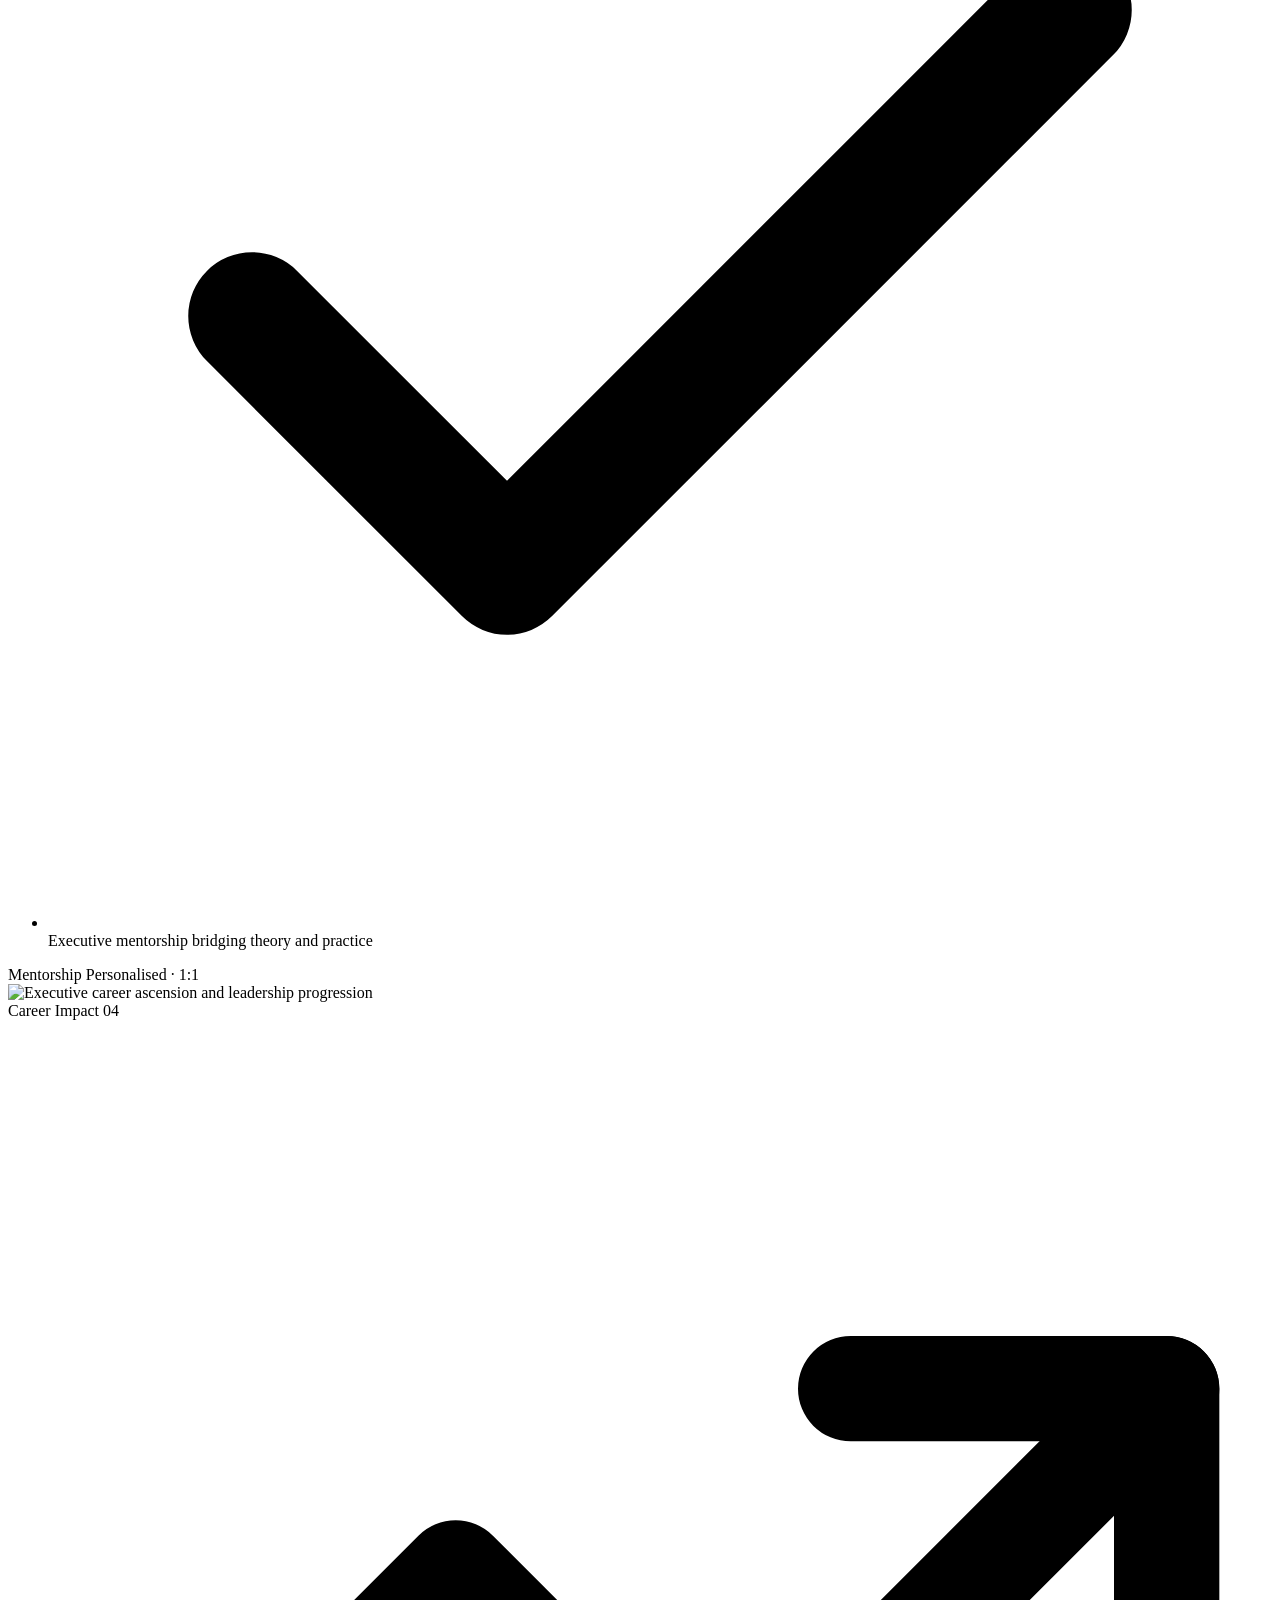
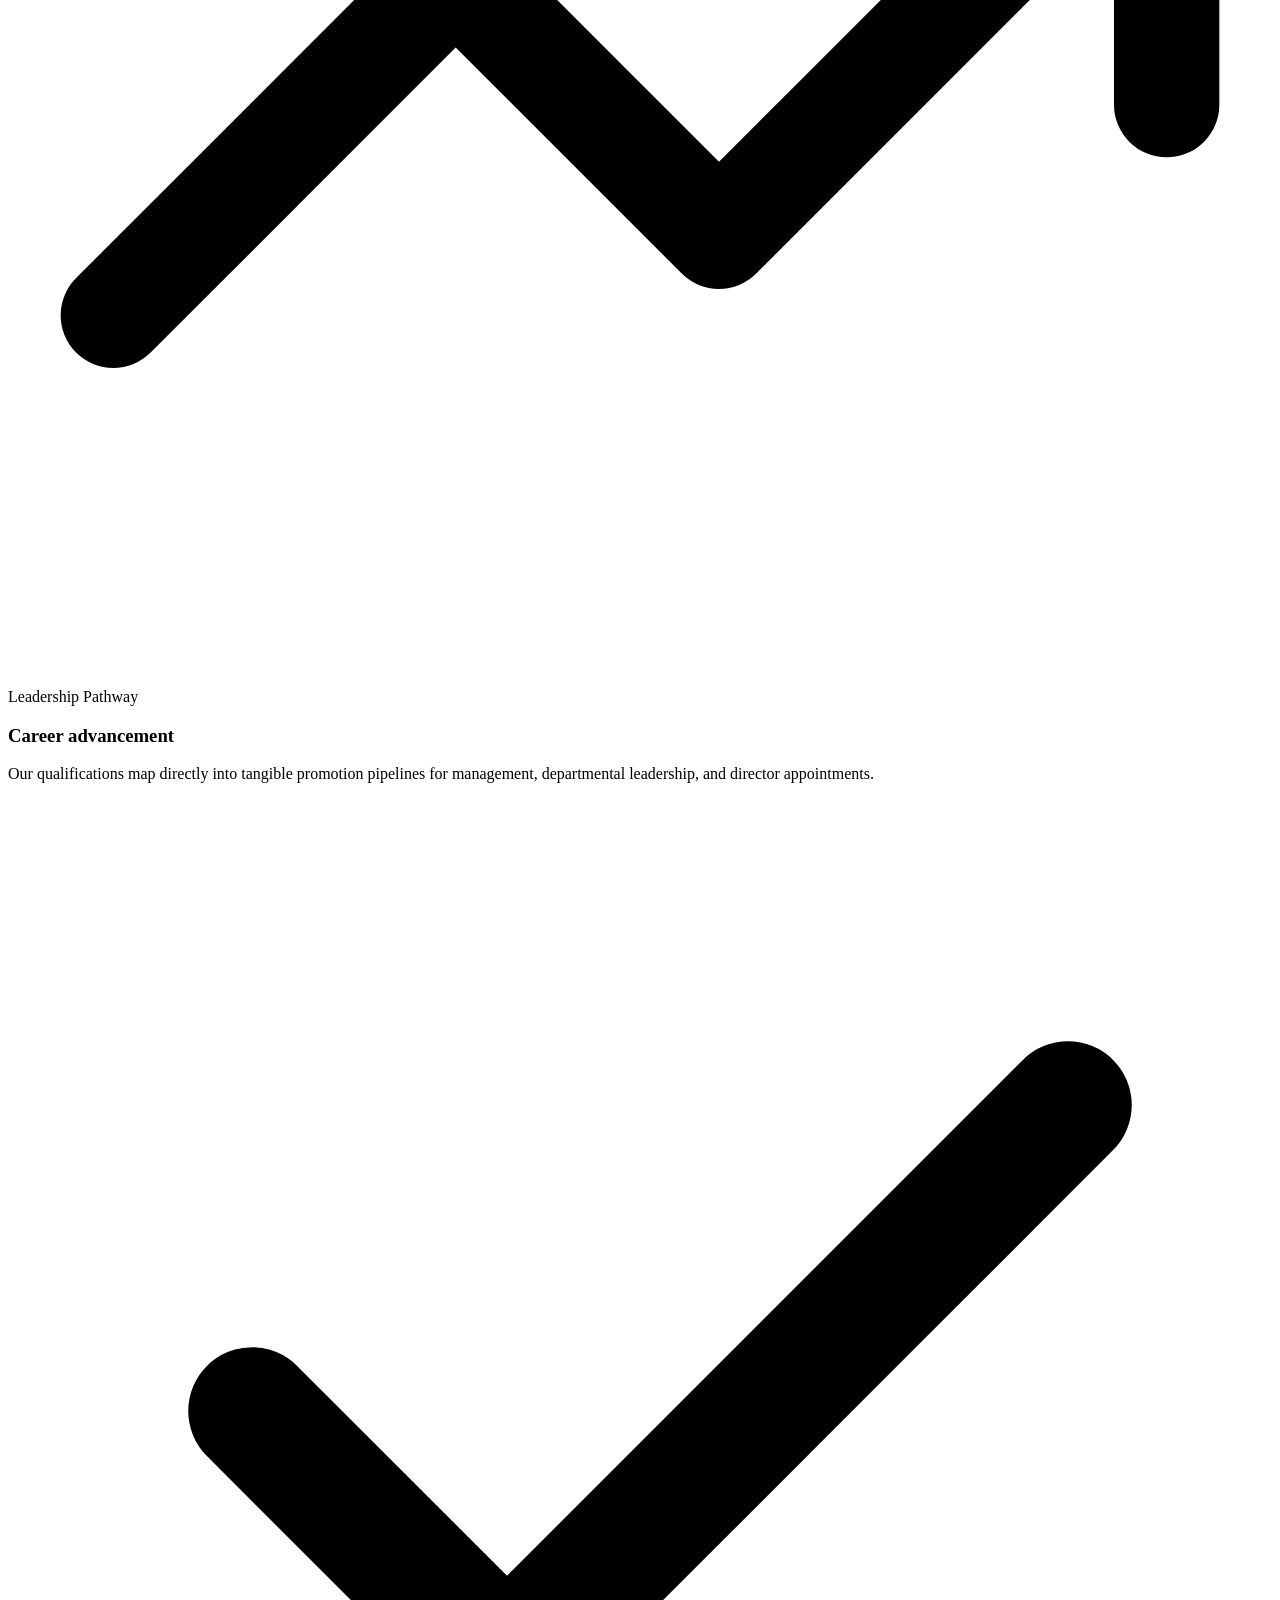
==== commit d45c5b17: "Update print statement from 'Hello' to 'Goodbye'" ====
--- a/index.html
+++ b/index.html
@@ -1,744 +1,1255 @@
 <!DOCTYPE html>
-<html class="no-js" lang="en">
+<html lang="en-GB">
+
 <head>
-
-    <!--- basic page needs
-    ================================================== -->
-    <meta charset="utf-8">
-    <title>Sadeed Uddin | Digital Marketer & Full-Stack Web Developer</title>
-    <meta name="description" content="Sadeed Uddin is a results-driven Digital Marketer & Web Developer with 7+ years of experience in high-ROI Meta & Google Ads, Technical SEO, and bespoke WordPress development across the UAE, UK, and Pakistan.">
-    <meta name="author" content="Sadeed Uddin">
-    <meta name="keywords" content="Digital Marketer, Web Developer, Google Ads, Meta Ads, SEO Specialist, Dubai Marketing, UK Digital Marketing, WordPress Developer, Sadeed Uddin, PPC Expert, Conversion Rate Optimization">
-
-    <!-- Open Graph / Facebook / LinkedIn -->
-    <meta property="og:type" content="website">
-    <meta property="og:title" content="Sadeed Uddin | Digital Marketer & Web Developer">
-    <meta property="og:description" content="7+ years of expertise in Google Ads, Meta Ads, Technical SEO, and high-performance Web Development. Let's scale your digital presence.">
-    <meta property="og:image" content="images/avatars/user-06.jpeg">
-
-    <!-- Twitter -->
-    <meta name="twitter:card" content="summary_large_image">
-    <meta name="twitter:title" content="Sadeed Uddin | Digital Marketer & Web Developer">
-    <meta name="twitter:description" content="High-impact performance marketing and web development tailored for businesses across UAE, UK, and Pakistan.">
-    <meta name="twitter:image" content="images/avatars/user-06.jpeg">
-
-    <!-- mobile specific metas
-    ================================================== -->
+    <meta charset="UTF-8">
     <meta name="viewport" content="width=device-width, initial-scale=1">
-
-    <!-- CSS
-    ================================================== -->
-    <link rel="stylesheet" href="css/styles.css">
-    <link rel="stylesheet" href="css/vendor.css">
-    <link rel="stylesheet" href="css/custom.css">
-
-    <!-- script
-    ================================================== -->
-    <script defer src="js/vendor/fontawesome/all.min.js"></script>
-    <script defer src="js/custom.js"></script>
-
-    <!-- favicons
-    ================================================== -->
-    <link rel="apple-touch-icon" sizes="180x180" href="apple-touch-icon.png">
-    <link rel="icon" type="image/png" sizes="32x32" href="favicon-32x32.png">
-    <link rel="icon" type="image/png" sizes="16x16" href="favicon-16x16.png">
-    <link rel="manifest" href="site.webmanifest">
-
-    <style>
-        /* Smooth scrolling & custom visual polish */
-        html {
-            scroll-behavior: smooth;
-        }
-        .folio-list .entry__thumb {
-            overflow: hidden;
-            background-color: #000;
-        }
-        .folio-list .entry__thumb img {
-            transition: transform 0.6s cubic-bezier(0.165, 0.84, 0.44, 1), filter 0.6s ease;
-            display: block;
-        }
-        .folio-list .entry__link:hover .entry__thumb img {
-            transform: scale(1.08);
-            filter: brightness(1.1);
-        }
-    </style>
-
+    <meta name="description"
+        content="London UK Academy - Ofqual-regulated Highfield qualifications in Management, Leadership and Education and Training at RQF Levels 3-5, delivered 100% online from London.">
+    <title>London UK Academy | Leadership & Management Qualifications</title>
+    <link rel="preconnect" href="https://fonts.googleapis.com">
+    <link rel="preconnect" href="https://fonts.gstatic.com" crossorigin>
+    <link rel="stylesheet"
+        href="https://fonts.googleapis.com/css2?family=Archivo:wght@400;500;600;700&family=Newsreader:ital,opsz,wght@0,6..72,300;0,6..72,400;1,6..72,300;1,6..72,400&display=swap">
+    <link rel="stylesheet" href="style.css">
+    <!-- Favicon / Tab Icon -->
+    <link rel="icon" type="image/png" sizes="32x32" href="favicon.png?v=2">
+    <link rel="icon" type="image/png" sizes="16x16" href="favicon.png?v=2">
+    <link rel="apple-touch-icon" sizes="180x180" href="favicon.png?v=2">
 </head>
 
-<body id="top" class="ss-preload">
-
-    <!-- preloader
-    ================================================== -->
-    <div id="preloader">
-        <div id="loader"></div>
+<body>
+    <div class="wash" aria-hidden="true"></div>
+
+    <!-- ============================ NAV ============================ -->
+    <nav class="nav" id="nav">
+        <div class="nav-inner">
+            <a href="index.html" class="brand">
+                <img src="lacademy_logonew.png" alt="London Academy of Leadership and Management Limited"
+                    class="nav-logo" />
+            </a>
+
+            <ul class="nav-links">
+                <li><a href="index.html" class="active">Home</a></li>
+                <li><a href="about.html">About</a></li>
+                <li><a href="courses.html">Courses</a></li>
+                <li><a href="blog.html">Blog</a></li>
+                <li><a href="qualifications.html">Qualifications</a></li>
+                <li><a href="contact.html">Contact</a></li>
+            </ul>
+
+            <div class="nav-actions">
+                <a href="lms/index.html" class="btn btn-ghost nav-cta nav-signin">Sign In</a>
+                <a href="lms/index.html#register" class="btn btn-gold nav-cta nav-register">Register <span
+                        class="arrow">&rarr;</span></a>
+            </div>
+
+            <button class="nav-toggle" id="navToggle" aria-expanded="false" aria-controls="mobileMenu"
+                aria-label="Menu">
+                <span></span><span></span><span></span>
+            </button>
+        </div>
+    </nav>
+
+    <div class="mobile-menu" id="mobileMenu">
+        <a href="index.html" class="active">Home</a>
+        <a href="about.html">About</a>
+        <a href="courses.html">Courses</a>
+        <a href="blog.html">Blog</a>
+        <a href="qualifications.html">Qualifications</a>
+        <a href="contact.html">Contact</a>
+        <a href="lms/index.html">Sign In</a>
+        <a href="lms/index.html#register" class="mobile-reg-btn">Register Now &rarr;</a>
     </div>
-
-
-    <!-- header
-    ================================================== -->
-    <header class="s-header">
-        <div class="row s-header__nav-wrap">
-            <nav class="s-header__nav">
-                <ul>
-                    <li class="current"><a class="smoothscroll" href="#hero">Home</a></li>
-                    <li><a class="smoothscroll" href="#about">About</a></li>
-                    <li><a class="smoothscroll" href="#resume">Experience & Skills</a></li>
-                    <li><a class="smoothscroll" href="#portfolio">Projects</a></li>
-                    <li><a class="smoothscroll" href="#testimonials">Testimonials</a></li>
-                    <li><a class="smoothscroll" href="#contact">Contact</a></li>
-                </ul>
-            </nav>
-        </div> <!-- end row -->
-        
-        <a class="s-header__menu-toggle" href="#0" title="Menu">
-            <span class="s-header__menu-icon"></span>
-        </a>
-    </header> <!-- end s-header -->
-
-
-    <!-- hero
-    ================================================== -->
-    <section id="hero" class="s-hero target-section">
-
-        <div class="s-hero__bg rellax" data-rellax-speed="-7"></div>
-
-        <div class="row s-hero__content">
-            <div class="column">
-
-                <div class="s-hero__content-about">
-
-                    <div class="hero-badge">
-                        <span class="hero-badge__dot"></span> Available for High-ROI Marketing & Web Projects
-                    </div>
-
-                    <h1>I'm Sadeed Uddin.</h1>
-
-                    <h3>
-                        I build <span class="highlight">high-converting digital experiences</span> and specialize in <br>
-                        <span class="hero-typewriter-wrapper"><span class="hero-typewriter"></span><span class="hero-typewriter-cursor"></span></span>
-                    </h3>
-
-                    <div class="hero-cta-group">
-                        <a class="btn btn--hero-primary smoothscroll" href="#portfolio">View Featured Works</a>
-                        <a class="btn btn--hero-secondary smoothscroll" href="#contact">Let's Connect</a>
-                    </div>
-
-                    <div class="s-hero__content-social">
-                        <a href="https://www.linkedin.com/in/sadeed-uddin-584824257/" target="_blank" rel="noopener noreferrer" aria-label="LinkedIn Profile"><i class="fab fa-linkedin" aria-hidden="true"></i></a>
-                        <a href="https://www.instagram.com/sadeeduddincreativeagency?igsh=MXR6cTcxa2E2eDRnOQ==" target="_blank" rel="noopener noreferrer" aria-label="Instagram Profile"><i class="fab fa-instagram" aria-hidden="true"></i></a>
-                        <a href="https://www.facebook.com/sd.sadeed.uddin" target="_blank" rel="noopener noreferrer" aria-label="Facebook Profile"><i class="fab fa-facebook-square" aria-hidden="true"></i></a>
-                        <a href="https://wa.me/971582144026" target="_blank" rel="noopener noreferrer" aria-label="Direct WhatsApp"><i class="fab fa-whatsapp" aria-hidden="true"></i></a>
-                    </div>
-
-                </div> <!-- end s-hero__content-about -->
-
-            </div>
-        </div> <!-- s-hero__content -->
-
-        <div class="s-hero__scroll">
-            <a href="#about" class="s-hero__scroll-link smoothscroll" aria-label="Scroll Down to About Section">
-                <span class="scroll-arrow">
-                    <svg xmlns="http://www.w3.org/2000/svg" width="24" height="24" viewBox="0 0 24 24" style="fill:rgba(0, 0, 0, 1);"><path d="M18.707 12.707L17.293 11.293 13 15.586 13 6 11 6 11 15.586 6.707 11.293 5.293 12.707 12 19.414z"></path></svg>
-                </span>
-                <span class="scroll-text">Explore Profile</span>
-            </a>
-        </div> <!-- s-hero__scroll -->
-
-    </section> <!-- end s-hero -->
-
-
-    <!-- about
-    ================================================== -->
-    <section id="about" class="s-about target-section">
-
-        <div class="row">
-            <div class="column large-3 tab-12" style="text-align: center;">
-                <div class="s-about__pic-wrapper">
-                    <img class="s-about__pic" src="images/avatars/user-06.jpeg" alt="Sadeed Uddin - Digital Marketer & Web Developer" loading="lazy">
-                </div>
-            </div>
-            <div class="column large-9 tab-12 s-about__content">
-                <h3>About Me</h3>
-                <p class="s-about__lead">
-                    A performance-oriented digital marketing strategist and web developer with over 7 years of proven success delivering scalable growth for global brands and local leaders.
+    <!-- ============================ HERO / BANNER ============================ -->
+    <header class="hero" id="top">
+        <!-- Floating Curved Banner Card (Full Image, Widescreen, Dimmed with Text & Buttons) -->
+        <div class="banner-wrapper">
+            <div class="banner-card">
+                <img src="banner.png?v=17" alt="London Academy of Leadership and Management Cover Banner"
+                    class="banner-img" />
+                <div class="banner-dim-overlay"></div>
+                <div class="banner-content">
+                    <span class="hero-eyebrow"><span class="pip"></span> Ofqual-regulated &middot; RQF Levels
+                        3&ndash;5</span>
+                    <h1>Develop as a<br><em>leader.</em> Grow as<br>a <em>professional.</em></h1>
+                    <p class="hero-lead">
+                        Nationally recognised Highfield qualifications in Management, Leadership and
+                        Education &amp; Training &mdash; delivered 100% online from London to wherever you work.
+                    </p>
+                    <div class="hero-btns">
+                        <a href="courses.html" class="btn btn-gold">Explore qualifications <span
+                                class="arrow">&rarr;</span></a>
+                        <a href="contact.html" class="btn btn-ghost">Book a free consultation</a>
+                    </div>
+                </div>
+            </div>
+        </div>
+
+        <!-- Stats Bar -->
+        <div class="container hero-stats-container">
+            <div class="hero-stats-card">
+                <div class="hero-stats-grid">
+                    <div class="stat-box">
+                        <div class="hero-stat-num">15,000+</div>
+                        <div class="hero-stat-key">Graduates</div>
+                    </div>
+                    <div class="stat-box">
+                        <div class="hero-stat-num">98%</div>
+                        <div class="hero-stat-key">Pass rate</div>
+                    </div>
+                    <div class="stat-box">
+                        <div class="hero-stat-num">100%</div>
+                        <div class="hero-stat-key">Online Learning</div>
+                    </div>
+                    <div class="stat-box">
+                        <div class="hero-stat-num">3&ndash;5</div>
+                        <div class="hero-stat-key">RQF levels</div>
+                    </div>
+                </div>
+                <div class="hero-card-footer">
+                    <span class="pip"></span>
+                    <span>Recognised in the UK &amp; accepted worldwide</span>
+                </div>
+            </div>
+        </div>
+    </header>
+
+
+    <!-- ============================ ACCREDITATION ============================ -->
+    <section class="accred">
+        <div class="container">
+            <div class="accred-inner">
+                <span class="accred-label">Recognised &amp; Regulated by</span>
+                <div class="accred-logos">
+                    <a href="https://www.highfieldqualifications.com/" target="_blank" rel="noopener noreferrer"
+                        class="accred-logo-link" title="Highfield Qualifications">
+                        <img src="highfield_logo.png" alt="Highfield Qualifications" class="accred-logo hf-logo" />
+                    </a>
+                    <a href="https://www.i-l-m.com/" target="_blank" rel="noopener noreferrer" class="accred-logo-link"
+                        title="ILM - City &amp; Guilds">
+                        <picture>
+                            <source srcset="ilm_logo.png" media="(prefers-color-scheme: dark)">
+                            <img src="ilm_logo_dark.png" alt="ILM - City &amp; Guilds" class="accred-logo ilm-logo" />
+                        </picture>
+                    </a>
+                    <a href="https://www.nocn.org.uk/" target="_blank" rel="noopener noreferrer"
+                        class="accred-logo-link" title="NOCN Group">
+                        <img src="nocn_logo.png" alt="NOCN Group" class="accred-logo nocn-logo" />
+                    </a>
+                    <a href="https://www.gov.uk/government/organisations/ofqual" target="_blank"
+                        rel="noopener noreferrer" class="accred-logo-link"
+                        title="Ofqual - The Office of Qualifications and Examinations Regulation">
+                        <img src="ofqual_logo.png" alt="Ofqual Recognised" class="accred-logo ofqual-logo" />
+                    </a>
+                </div>
+            </div>
+        </div>
+    </section>
+
+
+    <!-- ============================ ABOUT US ============================ -->
+    <section class="section about-section" id="about">
+        <div class="container">
+            <div class="about-grid">
+                <div class="about-story">
+                    <div class="about-header-block">
+                        <span class="eyebrow">About London UK Academy</span>
+                        <h2 class="section-title">Pioneering British excellence in <em>leadership &amp; management</em>
+                            education</h2>
+                        <div class="rule"></div>
+                        <p class="section-sub">
+                            Headquartered in London, we empower ambitious professionals and global organisations with
+                            prestigious,
+                            Ofqual-regulated qualifications designed for real-world impact and career transformation.
+                        </p>
+                    </div>
+
+                    <p class="about-lead">
+                        London Academy of Leadership and Management was established with a singular mission: to make the
+                        highest echelon of British executive training universally accessible to working professionals
+                        worldwide.
+                    </p>
+                    <p class="about-body">
+                        Through direct partnerships with the UK’s foremost Ofqual-regulated awarding bodies—including
+                        Highfield Qualifications, ILM, and NOCN—we deliver programmes grounded in academic rigour and
+                        practical leadership mastery. From aspiring supervisors at RQF Level 3 to senior executives at
+                        Level 5,
+                        our qualifications are recognized globally.
+                    </p>
+
+                    <div class="about-metrics-grid">
+                        <div class="about-metric-card">
+                            <div class="about-metric-icon" aria-hidden="true">
+                                <svg width="20" height="20" viewBox="0 0 24 24" fill="none" stroke="currentColor"
+                                    stroke-width="2" stroke-linecap="round" stroke-linejoin="round">
+                                    <path d="M12 22s8-4 8-10V5l-8-3-8 3v7c0 6 8 10 8 10z" />
+                                </svg>
+                            </div>
+                            <div>
+                                <div class="about-metric-title">Ofqual Regulated</div>
+                                <div class="about-metric-sub">UK National Qualifications Framework (RQF)</div>
+                            </div>
+                        </div>
+                        <div class="about-metric-card">
+                            <div class="about-metric-icon" aria-hidden="true">
+                                <svg width="20" height="20" viewBox="0 0 24 24" fill="none" stroke="currentColor"
+                                    stroke-width="2" stroke-linecap="round" stroke-linejoin="round">
+                                    <circle cx="12" cy="12" r="10" />
+                                    <path d="M2 12h20" />
+                                    <path
+                                        d="M12 2a15.3 15.3 0 0 1 4 10 15.3 15.3 0 0 1-4 10 15.3 15.3 0 0 1-4-10 15.3 15.3 0 0 1 4-10z" />
+                                </svg>
+                            </div>
+                            <div>
+                                <div class="about-metric-title">Global Alumni Reach</div>
+                                <div class="about-metric-sub">15,000+ professionals across 40+ nations</div>
+                            </div>
+                        </div>
+                        <div class="about-metric-card">
+                            <div class="about-metric-icon" aria-hidden="true">
+                                <svg width="20" height="20" viewBox="0 0 24 24" fill="none" stroke="currentColor"
+                                    stroke-width="2" stroke-linecap="round" stroke-linejoin="round">
+                                    <path d="M22 10v6M2 10l10-5 10 5-10 5z" />
+                                    <path d="M6 12v5c3 3 9 3 12 0v-5" />
+                                </svg>
+                            </div>
+                            <div>
+                                <div class="about-metric-title">Highfield Partner</div>
+                                <div class="about-metric-sub">Premier UK certification &amp; exam board</div>
+                            </div>
+                        </div>
+                        <div class="about-metric-card">
+                            <div class="about-metric-icon" aria-hidden="true">
+                                <svg width="20" height="20" viewBox="0 0 24 24" fill="none" stroke="currentColor"
+                                    stroke-width="2" stroke-linecap="round" stroke-linejoin="round">
+                                    <path d="M17 21v-2a4 4 0 0 0-4-4H5a4 4 0 0 0-4 4v2" />
+                                    <circle cx="9" cy="7" r="4" />
+                                    <path d="M23 21v-2a4 4 0 0 0-3-3.87" />
+                                    <path d="M16 3.13a4 4 0 0 1 0 7.75" />
+                                </svg>
+                            </div>
+                            <div>
+                                <div class="about-metric-title">1-on-1 UK Tutors</div>
+                                <div class="about-metric-sub">Dedicated guidance from industry practitioners</div>
+                            </div>
+                        </div>
+                    </div>
+
+                    <div class="about-actions">
+                        <a href="courses.html" class="btn btn-navy">Explore qualifications <span
+                                class="arrow">&rarr;</span></a>
+                        <a href="#why" class="btn btn-ghost about-ghost-btn">Why choose us <span
+                                class="arrow">&rarr;</span></a>
+                    </div>
+                </div>
+
+                <div class="about-visual-wrapper">
+                    <div class="about-image-card">
+                        <img src="about_academy.jpg" alt="London UK Academy Executive Learning &amp; Collaboration"
+                            class="about-img" />
+                        <div class="about-badge-floating">
+                            <div class="about-badge-icon" aria-hidden="true">
+                                <svg width="20" height="20" viewBox="0 0 24 24" fill="none" stroke="currentColor"
+                                    stroke-width="2.5" stroke-linecap="round" stroke-linejoin="round">
+                                    <polygon
+                                        points="12 2 15.09 8.26 22 9.27 17 14.14 18.18 21.02 12 17.77 5.82 21.02 7 14.14 2 9.27 8.91 8.26 12 2" />
+                                </svg>
+                            </div>
+                            <div>
+                                <div class="about-badge-title">British Quality Assured</div>
+                                <div class="about-badge-desc">Ofqual-regulated &middot; RQF Levels 3&ndash;5 &middot;
+                                    London, UK</div>
+                            </div>
+                        </div>
+                    </div>
+                </div>
+            </div>
+
+            <!-- Four Institutional Pillars -->
+            <div class="about-pillars">
+                <div class="about-pillar">
+                    <div class="pillar-header">
+                        <span class="pillar-tag">PILLAR I</span>
+                        <div class="pillar-icon" aria-hidden="true" title="Regulated UK Standards">
+                            <svg width="20" height="20" viewBox="0 0 24 24" fill="none" stroke="currentColor"
+                                stroke-width="2" stroke-linecap="round" stroke-linejoin="round">
+                                <path d="M12 22s8-4 8-10V5l-8-3-8 3v7c0 6 8 10 8 10z" />
+                                <path d="m9 12 2 2 4-4" />
+                            </svg>
+                        </div>
+                    </div>
+                    <h4>Regulated UK Standards</h4>
+                    <p>Every certificate carries recognized credits on the Regulated Qualifications Framework, validated
+                        by UK government regulators.</p>
+                </div>
+                <div class="about-pillar">
+                    <div class="pillar-header">
+                        <span class="pillar-tag">PILLAR II</span>
+                        <div class="pillar-icon" aria-hidden="true" title="Practitioner-Led Faculty">
+                            <svg width="20" height="20" viewBox="0 0 24 24" fill="none" stroke="currentColor"
+                                stroke-width="2" stroke-linecap="round" stroke-linejoin="round">
+                                <path d="M22 10v6M2 10l10-5 10 5-10 5z" />
+                                <path d="M6 12v5c3 3 9 3 12 0v-5" />
+                            </svg>
+                        </div>
+                    </div>
+                    <h4>Practitioner-Led Faculty</h4>
+                    <p>Learn from experienced UK business directors and chartered managers who bridge theory with
+                        boardroom reality.</p>
+                </div>
+                <div class="about-pillar">
+                    <div class="pillar-header">
+                        <span class="pillar-tag">PILLAR III</span>
+                        <div class="pillar-icon" aria-hidden="true" title="Flexible Digital Campus">
+                            <svg width="20" height="20" viewBox="0 0 24 24" fill="none" stroke="currentColor"
+                                stroke-width="2" stroke-linecap="round" stroke-linejoin="round">
+                                <rect x="2" y="3" width="20" height="14" rx="2" />
+                                <line x1="8" y1="21" x2="16" y2="21" />
+                                <line x1="12" y1="17" x2="12" y2="21" />
+                                <polygon points="10 8 15 10 10 12 10 8" />
+                            </svg>
+                        </div>
+                    </div>
+                    <h4>Flexible Digital Campus</h4>
+                    <p>Engineered for working executives. Study around your professional schedule with 24/7 access from
+                        any global location.</p>
+                </div>
+                <div class="about-pillar">
+                    <div class="pillar-header">
+                        <span class="pillar-tag">PILLAR IV</span>
+                        <div class="pillar-icon" aria-hidden="true" title="Career Acceleration">
+                            <svg width="20" height="20" viewBox="0 0 24 24" fill="none" stroke="currentColor"
+                                stroke-width="2" stroke-linecap="round" stroke-linejoin="round">
+                                <polyline points="22 7 13.5 15.5 8.5 10.5 2 17" />
+                                <polyline points="16 7 22 7 22 13" />
+                            </svg>
+                        </div>
+                    </div>
+                    <h4>Career Acceleration</h4>
+                    <p>Our alumni consistently advance into senior managerial, departmental, and executive roles within
+                        6 to 12 months.</p>
+                </div>
+            </div>
+        </div>
+    </section>
+
+
+    <!-- ============================ WHY CHOOSE US ============================ -->
+    <section class="section why-section" id="why">
+        <div class="container">
+            <div class="section-head center">
+                <span class="eyebrow">Why choose us</span>
+                <h2 class="section-title">The London UK Academy difference</h2>
+                <div class="rule"></div>
+                <p class="section-sub">
+                    We combine the academic rigour of UK regulated qualifications with the flexibility
+                    and modern learning experience that ambitious professionals demand.
                 </p>
-                <p class="s-about__text">
-                    I bridge the gap between creative aesthetic design, robust web infrastructure, and data-backed digital advertising. Rather than chasing superficial clicks or vanity metrics, my strategy focuses on bottom-line revenue: lowering Cost-Per-Acquisition (CPA), scaling Return on Ad Spend (ROAS), and building high-ranking organic authority.
+
+                <!-- Minimalist Reassurance Badges -->
+                <div class="why-trust-bar">
+                    <div class="why-trust-item">
+                        <svg width="15" height="15" viewBox="0 0 24 24" fill="none" stroke="currentColor"
+                            stroke-width="2.2" stroke-linecap="round" stroke-linejoin="round">
+                            <circle cx="12" cy="12" r="10" />
+                            <polyline points="12 6 12 12 16 14" />
+                        </svg>
+                        <span>24/7 Digital Campus</span>
+                    </div>
+                    <div class="why-trust-item">
+                        <svg width="15" height="15" viewBox="0 0 24 24" fill="none" stroke="currentColor"
+                            stroke-width="2.2" stroke-linecap="round" stroke-linejoin="round">
+                            <path d="M12 22s8-4 8-10V5l-8-3-8 3v7c0 6 8 10 8 10z" />
+                        </svg>
+                        <span>Ofqual Regulated (RQF)</span>
+                    </div>
+                    <div class="why-trust-item">
+                        <svg width="15" height="15" viewBox="0 0 24 24" fill="none" stroke="currentColor"
+                            stroke-width="2.2" stroke-linecap="round" stroke-linejoin="round">
+                            <path d="M17 21v-2a4 4 0 0 0-4-4H5a4 4 0 0 0-4 4v2" />
+                            <circle cx="9" cy="7" r="4" />
+                            <path d="M23 21v-2a4 4 0 0 0-3-3.87" />
+                            <path d="M16 3.13a4 4 0 0 1 0 7.75" />
+                        </svg>
+                        <span>1-on-1 Faculty Mentors</span>
+                    </div>
+                    <div class="why-trust-item">
+                        <svg width="15" height="15" viewBox="0 0 24 24" fill="none" stroke="currentColor"
+                            stroke-width="2.2" stroke-linecap="round" stroke-linejoin="round">
+                            <polyline points="22 7 13.5 15.5 8.5 10.5 2 17" />
+                            <polyline points="16 7 22 7 22 13" />
+                        </svg>
+                        <span>Executive Career Track</span>
+                    </div>
+                </div>
+            </div>
+
+            <div class="why-grid">
+                <!-- CARD 1: Study From Anywhere -->
+                <div class="why-card">
+                    <div class="why-media">
+                        <img src="why_study_anywhere.jpg" alt="Study anywhere from London or worldwide"
+                            class="why-card-img" loading="lazy" />
+                        <div class="why-media-overlay"></div>
+                        <div class="why-media-top">
+                            <span class="why-pill"><span class="why-pill-dot"></span> 24/7 Global</span>
+                            <span class="why-num-badge">01</span>
+                        </div>
+                    </div>
+                    <div class="why-content">
+                        <div class="why-symbol-row">
+                            <div class="why-symbol-icon" aria-hidden="true">
+                                <svg viewBox="0 0 24 24" fill="none" stroke="currentColor" stroke-width="2"
+                                    stroke-linecap="round" stroke-linejoin="round">
+                                    <circle cx="12" cy="12" r="10" />
+                                    <line x1="2" y1="12" x2="22" y2="12" />
+                                    <path
+                                        d="M12 2a15.3 15.3 0 0 1 4 10 15.3 15.3 0 0 1-4 10 15.3 15.3 0 0 1-4-10 15.3 15.3 0 0 1 4-10z" />
+                                </svg>
+                            </div>
+                            <span class="why-category-title">Borderless Access</span>
+                        </div>
+                        <h3>Study from anywhere</h3>
+                        <p>The digital campus is open 24/7. Learn from London or anywhere in the world on desktop,
+                            tablet, or smartphone.</p>
+                        <ul class="why-bullets">
+                            <li class="why-bullet-item">
+                                <svg viewBox="0 0 24 24" fill="none" stroke="currentColor" stroke-width="2.5"
+                                    stroke-linecap="round" stroke-linejoin="round">
+                                    <polyline points="20 6 9 17 4 12" />
+                                </svg>
+                                <span>Seamless multi-device cloud synchronisation</span>
+                            </li>
+                            <li class="why-bullet-item">
+                                <svg viewBox="0 0 24 24" fill="none" stroke="currentColor" stroke-width="2.5"
+                                    stroke-linecap="round" stroke-linejoin="round">
+                                    <polyline points="20 6 9 17 4 12" />
+                                </svg>
+                                <span>Self-paced modules tailored for working leaders</span>
+                            </li>
+                        </ul>
+                        <div class="why-footer-meta">
+                            <span class="why-meta-tag">Campus Mode</span>
+                            <span class="why-meta-highlight">100% Online &middot; Global</span>
+                        </div>
+                    </div>
+                </div>
+
+                <!-- CARD 2: UK-Accredited Qualifications -->
+                <div class="why-card">
+                    <div class="why-media">
+                        <img src="why_accreditation.jpg"
+                            alt="UK accredited qualifications and official Ofqual standards" class="why-card-img"
+                            loading="lazy" />
+                        <div class="why-media-overlay"></div>
+                        <div class="why-media-top">
+                            <span class="why-pill"><span class="why-pill-dot"></span> Ofqual Regulated</span>
+                            <span class="why-num-badge">02</span>
+                        </div>
+                    </div>
+                    <div class="why-content">
+                        <div class="why-symbol-row">
+                            <div class="why-symbol-icon" aria-hidden="true">
+                                <svg viewBox="0 0 24 24" fill="none" stroke="currentColor" stroke-width="2"
+                                    stroke-linecap="round" stroke-linejoin="round">
+                                    <path d="M12 2l7 4v6c0 5.25-3.5 10-7 11-3.5-1-7-5.75-7-11V6l7-4z" />
+                                    <path d="M9 12l2 2 4-4" />
+                                </svg>
+                            </div>
+                            <span class="why-category-title">Official Recognition</span>
+                        </div>
+                        <h3>UK-accredited qualifications</h3>
+                        <p>Every single programme is Highfield-certified and sits on the official Regulated
+                            Qualifications Framework (RQF).</p>
+                        <ul class="why-bullets">
+                            <li class="why-bullet-item">
+                                <svg viewBox="0 0 24 24" fill="none" stroke="currentColor" stroke-width="2.5"
+                                    stroke-linecap="round" stroke-linejoin="round">
+                                    <polyline points="20 6 9 17 4 12" />
+                                </svg>
+                                <span>Validated by UK government regulators (Ofqual)</span>
+                            </li>
+                            <li class="why-bullet-item">
+                                <svg viewBox="0 0 24 24" fill="none" stroke="currentColor" stroke-width="2.5"
+                                    stroke-linecap="round" stroke-linejoin="round">
+                                    <polyline points="20 6 9 17 4 12" />
+                                </svg>
+                                <span>Internationally transferable credits and recognition</span>
+                            </li>
+                        </ul>
+                        <div class="why-footer-meta">
+                            <span class="why-meta-tag">Framework</span>
+                            <span class="why-meta-highlight">RQF Levels 3&ndash;5</span>
+                        </div>
+                    </div>
+                </div>
+
+                <!-- CARD 3: Expert Tutor Support -->
+                <div class="why-card">
+                    <div class="why-media">
+                        <img src="why_tutor_support.jpg" alt="Dedicated 1-on-1 UK tutor mentoring" class="why-card-img"
+                            loading="lazy" />
+                        <div class="why-media-overlay"></div>
+                        <div class="why-media-top">
+                            <span class="why-pill"><span class="why-pill-dot"></span> 1-on-1 Faculty</span>
+                            <span class="why-num-badge">03</span>
+                        </div>
+                    </div>
+                    <div class="why-content">
+                        <div class="why-symbol-row">
+                            <div class="why-symbol-icon" aria-hidden="true">
+                                <svg viewBox="0 0 24 24" fill="none" stroke="currentColor" stroke-width="2"
+                                    stroke-linecap="round" stroke-linejoin="round">
+                                    <path d="M17 21v-2a4 4 0 0 0-4-4H5a4 4 0 0 0-4 4v2" />
+                                    <circle cx="9" cy="7" r="4" />
+                                    <path d="M23 21v-2a4 4 0 0 0-3-3.87" />
+                                    <path d="M16 3.13a4 4 0 0 1 0 7.75" />
+                                </svg>
+                            </div>
+                            <span class="why-category-title">Dedicated Guidance</span>
+                        </div>
+                        <h3>Expert tutor support</h3>
+                        <p>Every student is paired with a dedicated tutor &mdash; an active UK industry practitioner who
+                            guides you from enrolment to certificate.</p>
+                        <ul class="why-bullets">
+                            <li class="why-bullet-item">
+                                <svg viewBox="0 0 24 24" fill="none" stroke="currentColor" stroke-width="2.5"
+                                    stroke-linecap="round" stroke-linejoin="round">
+                                    <polyline points="20 6 9 17 4 12" />
+                                </svg>
+                                <span>Direct 1-on-1 assignment reviews &amp; feedback</span>
+                            </li>
+                            <li class="why-bullet-item">
+                                <svg viewBox="0 0 24 24" fill="none" stroke="currentColor" stroke-width="2.5"
+                                    stroke-linecap="round" stroke-linejoin="round">
+                                    <polyline points="20 6 9 17 4 12" />
+                                </svg>
+                                <span>Executive mentorship bridging theory and practice</span>
+                            </li>
+                        </ul>
+                        <div class="why-footer-meta">
+                            <span class="why-meta-tag">Mentorship</span>
+                            <span class="why-meta-highlight">Personalised &middot; 1:1</span>
+                        </div>
+                    </div>
+                </div>
+
+                <!-- CARD 4: Career Advancement -->
+                <div class="why-card">
+                    <div class="why-media">
+                        <img src="why_career_advancement.jpg"
+                            alt="Executive career ascension and leadership progression" class="why-card-img"
+                            loading="lazy" />
+                        <div class="why-media-overlay"></div>
+                        <div class="why-media-top">
+                            <span class="why-pill"><span class="why-pill-dot"></span> Career Impact</span>
+                            <span class="why-num-badge">04</span>
+                        </div>
+                    </div>
+                    <div class="why-content">
+                        <div class="why-symbol-row">
+                            <div class="why-symbol-icon" aria-hidden="true">
+                                <svg viewBox="0 0 24 24" fill="none" stroke="currentColor" stroke-width="2"
+                                    stroke-linecap="round" stroke-linejoin="round">
+                                    <polyline points="22 7 13.5 15.5 8.5 10.5 2 17" />
+                                    <polyline points="16 7 22 7 22 13" />
+                                </svg>
+                            </div>
+                            <span class="why-category-title">Leadership Pathway</span>
+                        </div>
+                        <h3>Career advancement</h3>
+                        <p>Our qualifications map directly into tangible promotion pipelines for management,
+                            departmental leadership, and director appointments.</p>
+                        <ul class="why-bullets">
+                            <li class="why-bullet-item">
+                                <svg viewBox="0 0 24 24" fill="none" stroke="currentColor" stroke-width="2.5"
+                                    stroke-linecap="round" stroke-linejoin="round">
+                                    <polyline points="20 6 9 17 4 12" />
+                                </svg>
+                                <span>Immediate application in modern business environments</span>
+                            </li>
+                            <li class="why-bullet-item">
+                                <svg viewBox="0 0 24 24" fill="none" stroke="currentColor" stroke-width="2.5"
+                                    stroke-linecap="round" stroke-linejoin="round">
+                                    <polyline points="20 6 9 17 4 12" />
+                                </svg>
+                                <span>Proven salary uplift &amp; executive credentials</span>
+                            </li>
+                        </ul>
+                        <div class="why-footer-meta">
+                            <span class="why-meta-tag">Target Roles</span>
+                            <span class="why-meta-highlight">Management &middot; C-Suite</span>
+                        </div>
+                    </div>
+                </div>
+            </div>
+        </div>
+    </section>
+
+
+    <!-- ============================ COURSES ============================ -->
+    <section class="section" id="courses">
+        <div class="container">
+            <div class="section-head">
+                <span class="eyebrow">Our qualifications</span>
+                <h2 class="section-title">Ordered by RQF level</h2>
+                <div class="rule"></div>
+                <p class="section-sub">
+                    Regulated qualifications are graded by level, not by course length — Level 3 opens a
+                    management career, Level 5 leads a department. Filter by discipline, or read down.
                 </p>
-                <p class="s-about__text">
-                    From engineering lightning-fast, conversion-optimized WordPress & bespoke platforms to managing multifaceted paid media funnels across Google Search, Display, and Meta Ads Manager, I deliver cohesive end-to-end digital solutions tailored to the UAE, UK, and international markets.
-                </p>
-
-                <!-- Key Metrics & Stats -->
-                <div class="stats-grid">
-                    <div class="stat-card">
-                        <div class="stat-card__number" data-count="7+">7+</div>
-                        <div class="stat-card__label">Years Experience</div>
-                    </div>
-                    <div class="stat-card">
-                        <div class="stat-card__number" data-count="40+">40+</div>
-                        <div class="stat-card__label">Projects Completed</div>
-                    </div>
-                    <div class="stat-card">
-                        <div class="stat-card__number" data-count="4.2x">4.2x</div>
-                        <div class="stat-card__label">Average ROAS</div>
-                    </div>
-                    <div class="stat-card">
-                        <div class="stat-card__number" data-count="3">3</div>
-                        <div class="stat-card__label">Global Hubs (UAE/UK/PK)</div>
-                    </div>
-                </div>
-
-                <hr style="border-color: rgba(255, 255, 255, 0.08); margin: 3rem 0;">
-
-                <div class="row s-about__content-bottom">
-                    <div class="column w-1000-stack">
-                        <h3 style="font-size: 2rem; margin-bottom: 1.2rem;">Direct Contact</h3>
-    
-                        <div class="contact-badge-list">
-                            <span class="contact-badge-item"><i class="fas fa-map-marker-alt"></i> UAE | UK | Pakistan</span>
-                            <a href="tel:+971582144026" class="contact-badge-item"><i class="fas fa-phone-alt"></i> +971 58 214 4026</a>
-                            <a href="mailto:sadeeduddin11@outlook.com" class="contact-badge-item"><i class="fas fa-envelope"></i> sadeeduddin11@outlook.com</a>
-                        </div>
-                        
-                    </div>
-                    <div class="column w-1000-stack" style="margin-top: 2rem;">
-                        <a href="https://drive.google.com/file/d/1KbFvjj2y8hhhtix67V7DyTG2n6goad_E/view?usp=sharing" target="_blank" rel="noopener noreferrer" class="btn btn--download" style="border-radius: 50px;">
-                            <svg xmlns="http://www.w3.org/2000/svg" width="24" height="24" viewBox="0 0 24 24" style="fill:currentColor;"><path d="M12 16L16 11 13 11 13 4 11 4 11 11 8 11z"></path><path d="M20,18H4v-7H2v7c0,1.103,0.897,2,2,2h16c1.103,0,2-0.897,2-2v-7h-2V18z"></path></svg>
-                            Download Full CV
-                        </a>
-                    </div>
-                </div>
-            </div>
-        </div> <!-- end row -->
-
-    </section> <!-- end s-about -->
-
-
-    <!-- resume
-    ================================================== -->
-    <section id="resume" class="s-resume target-section">
-        
-        <div class="row s-resume__section">
-            <div class="column large-3 tab-12">
-                <h3 class="section-header-allcaps">Experience</h3>
-            </div>
-            <div class="column large-9 tab-12">
-                <div class="resume-block">
-
-                    <div class="resume-block__header">
-                        <h4 class="h3">Lead Digital Marketing & Web Development Specialist</h4>
-                        <p class="resume-block__header-meta">
-                            <span>Client Solutions & Growth Consulting | UAE, UK & Remote</span> 
-                            <span class="resume-block__header-date">
-                                2023 – Present
+            </div>
+
+            <div class="filters" role="group" aria-label="Filter courses by discipline">
+                <button class="filter" data-filter="all" aria-pressed="true">All disciplines</button>
+                <button class="filter" data-filter="management" aria-pressed="false">Management</button>
+                <button class="filter" data-filter="leadership" aria-pressed="false">Leadership</button>
+                <button class="filter" data-filter="education" aria-pressed="false">Education</button>
+                <button class="filter" data-filter="operations" aria-pressed="false">Operations</button>
+            </div>
+
+            <div id="levels">
+                <!-- LEVEL 3 -->
+                <div class="level-block" data-level="3">
+                    <div class="level-rail">
+                        <div class="level-rail-inner">
+                            <span class="level-num">3</span>
+                            <span class="level-word">RQF Level</span>
+                            <p class="level-note">Entry into supervision and first-line management, or into teaching.
+                            </p>
+                        </div>
+                    </div>
+                    <div class="level-list">
+                        <div class="course-list">
+                            <button class="course" data-cat="management" data-course="m1">
+                                <span>
+                                    <h3>Diploma in Management (RQF)</h3>
+                                    <p>A comprehensive foundation for those stepping into management roles, covering
+                                        team leadership and core management principles.</p>
+                                    <span class="course-meta">
+                                        <span class="meta">Duration <b>6–12 months</b></span>
+                                        <span class="meta">Awarded by <b>Highfield</b></span>
+                                        <span class="meta">Delivery <b>Online</b></span>
+                                    </span>
+                                </span>
+                                <span class="course-go">Units <span class="arrow">&rarr;</span></span>
+                            </button>
+
+                            <button class="course" data-cat="education" data-course="m3">
+                                <span>
+                                    <h3>Award in Education &amp; Training (AET)</h3>
+                                    <p>The essential qualification for those who wish to teach or train in further
+                                        education or the workplace.</p>
+                                    <span class="course-meta">
+                                        <span class="meta">Duration <b>3–6 months</b></span>
+                                        <span class="meta">Awarded by <b>Highfield</b></span>
+                                        <span class="meta">Delivery <b>Online</b></span>
+                                    </span>
+                                </span>
+                                <span class="course-go">Units <span class="arrow">&rarr;</span></span>
+                            </button>
+
+                            <button class="course" data-cat="management operations" data-course="m6">
+                                <span>
+                                    <h3>Award in Health &amp; Safety in the Workplace</h3>
+                                    <p>Essential for supervisors and team leaders — risk assessment, legal frameworks
+                                        and workplace hazard management.</p>
+                                    <span class="course-meta">
+                                        <span class="meta">Duration <b>1–3 months</b></span>
+                                        <span class="meta">Awarded by <b>Highfield</b></span>
+                                        <span class="meta">Delivery <b>Online</b></span>
+                                    </span>
+                                </span>
+                                <span class="course-go">Units <span class="arrow">&rarr;</span></span>
+                            </button>
+                        </div>
+                    </div>
+                </div>
+
+                <!-- LEVEL 4 -->
+                <div class="level-block" data-level="4">
+                    <div class="level-rail">
+                        <div class="level-rail-inner">
+                            <span class="level-num">4</span>
+                            <span class="level-word">RQF Level</span>
+                            <p class="level-note">Building specialist practice on top of an existing Level 3
+                                qualification.</p>
+                        </div>
+                    </div>
+                    <div class="level-list">
+                        <div class="course-list">
+                            <button class="course" data-cat="education" data-course="m4">
+                                <span>
+                                    <h3>Certificate in Education &amp; Training (CET)</h3>
+                                    <p>Designed for part-time teachers and trainers in the FE and skills sector,
+                                        building on the AET with supervised teaching practice.</p>
+                                    <span class="course-meta">
+                                        <span class="meta">Duration <b>6–12 months</b></span>
+                                        <span class="meta">Progresses from <b>AET</b></span>
+                                        <span class="meta">Delivery <b>Online</b></span>
+                                    </span>
+                                </span>
+                                <span class="course-go">Units <span class="arrow">&rarr;</span></span>
+                            </button>
+                        </div>
+                    </div>
+                </div>
+
+                <!-- LEVEL 5 -->
+                <div class="level-block" data-level="5">
+                    <div class="level-rail">
+                        <div class="level-rail-inner">
+                            <span class="level-num">5</span>
+                            <span class="level-word">RQF Level</span>
+                            <p class="level-note">Senior and departmental responsibility — strategy, finance and people
+                                at scale.</p>
+                        </div>
+                    </div>
+                    <div class="level-list">
+                        <div class="course-list">
+                            <button class="course" data-cat="leadership" data-course="m2">
+                                <span>
+                                    <h3>Diploma for Operations &amp; Departmental Managers</h3>
+                                    <p>Advanced qualification for senior managers covering strategic planning, financial
+                                        management and leading high-performance teams.</p>
+                                    <span class="course-meta">
+                                        <span class="meta">Duration <b>12–18 months</b></span>
+                                        <span class="meta">Awarded by <b>Highfield</b></span>
+                                        <span class="meta">Delivery <b>Online</b></span>
+                                    </span>
+                                </span>
+                                <span class="course-go">Units <span class="arrow">&rarr;</span></span>
+                            </button>
+
+                            <button class="course" data-cat="operations" data-course="m5">
+                                <span>
+                                    <h3>Certified Professional Trainer (CPT)</h3>
+                                    <p>Develop your expertise as a professional workplace trainer — training design,
+                                        facilitation and evaluation.</p>
+                                    <span class="course-meta">
+                                        <span class="meta">Duration <b>6–9 months</b></span>
+                                        <span class="meta">Focus <b>Workplace training</b></span>
+                                        <span class="meta">Delivery <b>Online</b></span>
+                                    </span>
+                                </span>
+                                <span class="course-go">Units <span class="arrow">&rarr;</span></span>
+                            </button>
+                        </div>
+                    </div>
+                </div>
+            </div>
+
+            <p class="no-results" id="noResults" hidden>No qualifications in that discipline yet — <a
+                    href="contact.html" style="color:var(--gold-deep);">ask an advisor</a> about upcoming cohorts.</p>
+        </div>
+    </section>
+
+
+
+    <!-- ============================ YOUR EXPERT SUPPORT ============================ -->
+    <!-- YOUR EXPERT SUPPORT SECTION -->
+    <!-- YOUR EXPERT SUPPORT SECTION -->
+    <!-- YOUR EXPERT SUPPORT SECTION -->
+    <!-- YOUR EXPERT SUPPORT SECTION (Dark Luxury Theme Match) -->
+    <section id="experts" class="expert-support-section dark-section">
+        <div class="container">
+            <!-- Section Header with Eyebrow & Subtitle -->
+            <div class="expert-header-center">
+                <span class="why-pill"><span class="why-pill-dot"></span> Academic & Enrolment Team</span>
+                <h2 class="expert-section-title">Your Expert Support</h2>
+                <p class="expert-section-subtitle">Our accredited educators, personal tutors, and assessment managers
+                    are here to guide your qualification journey from day one.</p>
+            </div>
+
+            <!-- Expanding Accordion Gallery -->
+            <div class="expert-team-accordion">
+                <!-- 1. Sean Murry -->
+                <div class="expert-accordion-item">
+                    <img src="expert-1.jpg" alt="Sean Murry" class="expert-portrait-img" loading="lazy" />
+                    <div class="expert-static-label">
+                        <span class="static-name">Sean Murry</span>
+                        <span class="static-role">Business Development</span>
+                    </div>
+                    <div class="expert-hover-overlay">
+                        <h3 class="expert-member-name">Sean Murry</h3>
+                        <span class="expert-member-role">Business Development Director</span>
+                        <p class="expert-member-desc">Sean is our Business Development Director with a vast network and
+                            strong expertise in creating tailored training solutions.</p>
+                    </div>
+                </div>
+
+                <!-- 2. Emma Leighton -->
+                <div class="expert-accordion-item">
+                    <img src="expert-2.jpg" alt="Emma Leighton" class="expert-portrait-img" loading="lazy" />
+                    <div class="expert-static-label">
+                        <span class="static-name">Emma Leighton</span>
+                        <span class="static-role">Training & Education</span>
+                    </div>
+                    <div class="expert-hover-overlay">
+                        <h3 class="expert-member-name">Emma Leighton</h3>
+                        <span class="expert-member-role">Training & Education Specialist</span>
+                        <p class="expert-member-desc">Emma brings 18 years of expertise in training and education, with
+                            a strong focus on delivering high-quality learning experiences across a wide range of
+                            qualifications.</p>
+                    </div>
+                </div>
+
+                <!-- 3. Mike Evans -->
+                <div class="expert-accordion-item">
+                    <img src="expert-3.jpg" alt="Mike Evans" class="expert-portrait-img" loading="lazy" />
+                    <div class="expert-static-label">
+                        <span class="static-name">Mike Evans</span>
+                        <span class="static-role">Quality & Curriculum</span>
+                    </div>
+                    <div class="expert-hover-overlay">
+                        <h3 class="expert-member-name">Mike Evans</h3>
+                        <span class="expert-member-role">Quality & Curriculum Manager</span>
+                        <p class="expert-member-desc">Mike brings over 20 years of experience in quality and curriculum
+                            management.</p>
+                    </div>
+                </div>
+
+                <!-- 4. Craig Leighton -->
+                <div class="expert-accordion-item">
+                    <img src="expert-4.jpg" alt="Craig Leighton" class="expert-portrait-img" loading="lazy" />
+                    <div class="expert-static-label">
+                        <span class="static-name">Craig Leighton</span>
+                        <span class="static-role">Trainer & Assessor</span>
+                    </div>
+                    <div class="expert-hover-overlay">
+                        <h3 class="expert-member-name">Craig Leighton</h3>
+                        <span class="expert-member-role">Trainer & Assessor</span>
+                        <p class="expert-member-desc">Craig is an experienced Trainer and Assessor with a strong
+                            background in conflict management training.</p>
+                    </div>
+                </div>
+
+                <!-- 5. Tracey Touhig -->
+                <div class="expert-accordion-item">
+                    <img src="expert-5.jpg" alt="Tracey Touhig" class="expert-portrait-img" loading="lazy" />
+                    <div class="expert-static-label">
+                        <span class="static-name">Tracey Touhig</span>
+                        <span class="static-role">Training & Assessment</span>
+                    </div>
+                    <div class="expert-hover-overlay">
+                        <h3 class="expert-member-name">Tracey Touhig</h3>
+                        <span class="expert-member-role">Training & Assessment Manager</span>
+                        <p class="expert-member-desc">Tracey brings over 10 years of experience in training and
+                            assessment, with a strong background in management.</p>
+                    </div>
+                </div>
+            </div>
+
+            <!-- 4-Column Feature Grid (Dark Contrast Cards) -->
+            <div class="expert-features-grid">
+                <div class="expert-feature-card">
+                    <div class="card-top-row">
+                        <span class="pillar-tag">SUPPORT I</span>
+                        <div class="feature-icon-box">
+                            <svg width="20" height="20" viewBox="0 0 24 24" fill="none" stroke="currentColor"
+                                stroke-width="2" stroke-linecap="round" stroke-linejoin="round">
+                                <circle cx="12" cy="12" r="10" />
+                                <polyline points="12 6 12 12 16 14" />
+                            </svg>
+                        </div>
+                    </div>
+                    <h3 class="feature-title">24-Hour Response</h3>
+                    <p class="feature-desc">Guaranteed prompt replies to all your academic and course queries.</p>
+                </div>
+
+                <div class="expert-feature-card">
+                    <div class="card-top-row">
+                        <span class="pillar-tag">SUPPORT II</span>
+                        <div class="feature-icon-box">
+                            <svg width="20" height="20" viewBox="0 0 24 24" fill="none" stroke="currentColor"
+                                stroke-width="2" stroke-linecap="round" stroke-linejoin="round">
+                                <path d="M20 21v-2a4 4 0 0 0-4-4H8a4 4 0 0 0-4 4v2" />
+                                <circle cx="12" cy="7" r="4" />
+                            </svg>
+                        </div>
+                    </div>
+                    <h3 class="feature-title">Personal Tutor</h3>
+                    <p class="feature-desc">Dedicated 1-on-1 support through every step of your qualification.</p>
+                </div>
+
+                <div class="expert-feature-card">
+                    <div class="card-top-row">
+                        <span class="pillar-tag">SUPPORT III</span>
+                        <div class="feature-icon-box">
+                            <svg width="20" height="20" viewBox="0 0 24 24" fill="none" stroke="currentColor"
+                                stroke-width="2" stroke-linecap="round" stroke-linejoin="round">
+                                <path d="M14 2H6a2 2 0 0 0-2 2v16a2 2 0 0 0 2 2h12a2 2 0 0 0 2-2V8z" />
+                                <polyline points="14 2 14 8 20 8" />
+                                <line x1="16" y1="13" x2="8" y2="13" />
+                                <line x1="16" y1="17" x2="8" y2="17" />
+                            </svg>
+                        </div>
+                    </div>
+                    <h3 class="feature-title">Detailed Feedback</h3>
+                    <p class="feature-desc">Constructive, in-depth evaluation on all submitted assignments.</p>
+                </div>
+
+                <div class="expert-feature-card">
+                    <div class="card-top-row">
+                        <span class="pillar-tag">SUPPORT IV</span>
+                        <div class="feature-icon-box">
+                            <svg width="20" height="20" viewBox="0 0 24 24" fill="none" stroke="currentColor"
+                                stroke-width="2" stroke-linecap="round" stroke-linejoin="round">
+                                <path d="M21 15a2 2 0 0 1-2 2H7l-4 4V5a2 2 0 0 1 2-2h14a2 2 0 0 1 2 2z" />
+                            </svg>
+                        </div>
+                    </div>
+                    <h3 class="feature-title">Direct Contact</h3>
+                    <p class="feature-desc">Accessible messaging channels with experienced course assessors.</p>
+                </div>
+            </div>
+        </div>
+    </section>
+
+
+    <!-- ============================ ONLINE LEARNING ============================ -->
+    <section class="section online" id="online">
+        <div class="orb orb-gold" aria-hidden="true"></div>
+        <div class="orb orb-blue" aria-hidden="true"></div>
+
+        <div class="container">
+            <div class="online-grid">
+                <div>
+                    <span class="eyebrow on-dark">Online learning from London</span>
+                    <h2>Study online.<br>Learn from London.</h2>
+                    <div class="rule"></div>
+                    <p class="online-lead">
+                        London UK Academy is built for the working professional — no commute, no classroom.
+                        Our e-learning platform connects students across the globe to UK-regulated education.
+                    </p>
+
+                    <div class="highlights">
+                        <div class="highlight">
+                            <span class="h-mark"></span>
+                            <span>
+                                <span class="h-title">Interactive e-learning platform</span>
+                                <span class="h-desc">Video lectures, assessments and resources in one place.</span>
                             </span>
-                        </p>
-                    </div>
-
-                    <p>
-                        Partnering with high-growth businesses, healthcare providers, e-learning academies, and e-commerce platforms to architect, develop, and scale profitable digital operations.
+                        </div>
+                        <div class="highlight">
+                            <span class="h-mark"></span>
+                            <span>
+                                <span class="h-title">Live tutor feedback</span>
+                                <span class="h-desc">Direct access to expert tutors for guidance and assessment
+                                    support.</span>
+                            </span>
+                        </div>
+                        <div class="highlight">
+                            <span class="h-mark"></span>
+                            <span>
+                                <span class="h-title">A London-based institution</span>
+                                <span class="h-desc">Proudly registered in England &amp; Wales — globally
+                                    accessible.</span>
+                            </span>
+                        </div>
+                        <div class="highlight">
+                            <span class="h-mark"></span>
+                            <span>
+                                <span class="h-title">Internationally recognised certificates</span>
+                                <span class="h-desc">RQF qualifications respected by employers worldwide.</span>
+                            </span>
+                        </div>
+                    </div>
+
+                    <a href="courses.html" class="btn btn-gold">Start learning today <span
+                            class="arrow">&rarr;</span></a>
+                </div>
+
+                <div>
+                    <div class="roster">
+                        <div class="roster-head">
+                            <span class="pip"></span> Learner dashboard · sample cohort
+                        </div>
+                        <div class="roster-body">
+                            <div class="learner">
+                                <span class="avatar">SA</span>
+                                <span>
+                                    <span class="learner-name">Sarah Akins</span>
+                                    <span class="learner-course">Level 5 Operations Management</span>
+                                    <span class="learner-prog">
+                                        <span class="track"><span class="fill"
+                                                style="width:78%; display:block; height:100%;"></span></span>
+                                        <span class="pct">78%</span>
+                                    </span>
+                                </span>
+                            </div>
+                            <div class="learner">
+                                <span class="avatar">MK</span>
+                                <span>
+                                    <span class="learner-name">Mohammed Khan</span>
+                                    <span class="learner-course">Level 3 Management Diploma</span>
+                                    <span class="learner-prog">
+                                        <span class="track"><span class="fill"
+                                                style="width:45%; display:block; height:100%;"></span></span>
+                                        <span class="pct">45%</span>
+                                    </span>
+                                </span>
+                            </div>
+                            <div class="learner">
+                                <span class="avatar">PH</span>
+                                <span>
+                                    <span class="learner-name">Patricia Hughes</span>
+                                    <span class="learner-course">Award in Education &amp; Training</span>
+                                    <span class="learner-prog">
+                                        <span class="track"><span class="fill"
+                                                style="width:92%; display:block; height:100%;"></span></span>
+                                        <span class="pct">92%</span>
+                                    </span>
+                                </span>
+                            </div>
+                            <div class="learner">
+                                <span class="avatar">JL</span>
+                                <span>
+                                    <span class="learner-name">James Liu</span>
+                                    <span class="learner-course">Certified Professional Trainer</span>
+                                    <span class="learner-prog">
+                                        <span class="track"><span class="fill"
+                                                style="width:33%; display:block; height:100%;"></span></span>
+                                        <span class="pct">33%</span>
+                                    </span>
+                                </span>
+                            </div>
+                        </div>
+                    </div>
+                </div>
+            </div>
+        </div>
+    </section>
+
+
+    <!-- ============================ TESTIMONIALS ============================ -->
+    <section class="section" id="voices">
+        <div class="container">
+            <div class="section-head center">
+                <span class="eyebrow">Student voices</span>
+                <h2 class="section-title">What our graduates say</h2>
+                <div class="rule"></div>
+            </div>
+
+            <div class="quotes">
+                <figure class="quote">
+                    <div class="stars" aria-label="Five out of five">&#9733;&#9733;&#9733;&#9733;&#9733;</div>
+                    <blockquote>The Level 5 Diploma completely transformed my career. Within six months I was promoted
+                        to Head of Operations. The course content was directly applicable to my daily role.</blockquote>
+                    <figcaption>
+                        <span class="q-avatar">SA</span>
+                        <span>
+                            <span class="q-name">Sarah Akins</span>
+                            <span class="q-role">Head of Operations · London</span>
+                        </span>
+                    </figcaption>
+                </figure>
+
+                <figure class="quote">
+                    <div class="stars" aria-label="Five out of five">&#9733;&#9733;&#9733;&#9733;&#9733;</div>
+                    <blockquote>Studying online with London UK Academy gave me the flexibility I needed as a working
+                        professional. The tutor support was outstanding — I never felt alone throughout.</blockquote>
+                    <figcaption>
+                        <span class="q-avatar">MK</span>
+                        <span>
+                            <span class="q-name">Mohammed Khan</span>
+                            <span class="q-role">Senior Manager · Birmingham</span>
+                        </span>
+                    </figcaption>
+                </figure>
+
+                <figure class="quote">
+                    <div class="stars" aria-label="Five out of five">&#9733;&#9733;&#9733;&#9733;&#9733;</div>
+                    <blockquote>The AET was exactly what I needed to start my training career. The platform is intuitive
+                        and the Highfield certificate opened many doors for me professionally.</blockquote>
+                    <figcaption>
+                        <span class="q-avatar">PH</span>
+                        <span>
+                            <span class="q-name">Patricia Hughes</span>
+                            <span class="q-role">Workplace Trainer · Manchester</span>
+                        </span>
+                    </figcaption>
+                </figure>
+            </div>
+        </div>
+    </section>
+
+
+    <!-- ============================ CONTACT ============================ -->
+    <section class="section" id="contact">
+        <div class="container">
+            <div class="contact-grid">
+                <div>
+                    <span class="eyebrow">Get in touch</span>
+                    <h2>Begin your<br>learning journey</h2>
+                    <div class="rule"></div>
+                    <p class="contact-lead">
+                        Whether you have questions about course eligibility, funding options, or simply want
+                        to speak with an enrolment advisor — we are here to help you take the next step.
                     </p>
-                    <ul class="resume-block__list">
-                        <li><strong>Performance Ad Campaigns:</strong> Designed and scaled Google Search, Display, and Meta Ads generating consistent 4x+ ROAS and cutting client Cost-Per-Acquisition by up to 35%.</li>
-                        <li><strong>High-Speed Web Platforms:</strong> Developed custom WordPress and frontend web platforms optimized for sub-second load times, mobile responsiveness, and high conversion rates.</li>
-                        <li><strong>Full-Funnel Content & Creative Strategy:</strong> Built high-converting marketing collateral and ad creatives using Photoshop, Canva, CapCut, and DaVinci Resolve.</li>
-                        <li><strong>Conversion Tracking & Analytics:</strong> Implemented comprehensive GA4 tracking, Meta Pixel event triggers, and automated performance reporting dashboards.</li>
+
+                    <div class="contact-list">
+                        <div class="contact-row">
+                            <span class="contact-key">Location</span>
+                            <span class="contact-val">London, United Kingdom</span>
+                        </div>
+                        <div class="contact-row">
+                            <span class="contact-key">Email</span>
+                            <a class="contact-val" href="mailto:info@londonukacademy.uk">info@londonukacademy.uk</a>
+                        </div>
+                        <div class="contact-row">
+                            <span class="contact-key">Telephone</span>
+                            <a class="contact-val" href="tel:+447767409244">+44 7767 409 244</a>
+                        </div>
+                        <div class="contact-row">
+                            <span class="contact-key">Web</span>
+                            <a class="contact-val" href="https://londonukacademy.uk">londonukacademy.uk</a>
+                        </div>
+                    </div>
+                </div>
+
+                <div class="form-card">
+                    <h3>Enquire about a course</h3>
+                    <form id="enquiry">
+                        <div class="field-row">
+                            <div class="field">
+                                <label for="fn">First name</label>
+                                <input id="fn" name="fn" type="text" placeholder="John" required>
+                            </div>
+                            <div class="field">
+                                <label for="ln">Last name</label>
+                                <input id="ln" name="ln" type="text" placeholder="Smith" required>
+                            </div>
+                        </div>
+                        <div class="field">
+                            <label for="em">Email address</label>
+                            <input id="em" name="em" type="email" placeholder="john@example.com" required>
+                        </div>
+                        <div class="field">
+                            <label for="ph">Phone number</label>
+                            <input id="ph" name="ph" type="tel" placeholder="+44 7000 000000">
+                        </div>
+                        <div class="field">
+                            <label for="cr">Course of interest</label>
+                            <select id="cr" name="cr">
+                                <option value="">Select a qualification…</option>
+                                <option>Level 3 Diploma in Management</option>
+                                <option>Level 3 Award in Education &amp; Training</option>
+                                <option>Level 3 Award in Health &amp; Safety in the Workplace</option>
+                                <option>Level 4 Certificate in Education &amp; Training</option>
+                                <option>Level 5 Diploma for Operations &amp; Departmental Managers</option>
+                                <option>Level 5 Certified Professional Trainer</option>
+                            </select>
+                        </div>
+                        <div class="field">
+                            <label for="ms">Message (optional)</label>
+                            <textarea id="ms" name="ms"
+                                placeholder="Tell us about your goals, or any questions you have…"></textarea>
+                        </div>
+                        <button type="submit" class="btn btn-navy" style="width:100%; justify-content:center;">
+                            Send enquiry <span class="arrow">&rarr;</span>
+                        </button>
+                        <p class="form-note">An enrolment advisor replies within one working day. This demo form does
+                            not yet submit anywhere — connect it to your enquiry inbox before going live.</p>
+                    </form>
+                </div>
+            </div>
+        </div>
+    </section>
+
+
+    <!-- ============================ FOOTER ============================ -->
+    <footer>
+        <div class="container">
+            <div class="footer-grid">
+                <div>
+                    <a href="index.html" class="footer-brand-link">
+                        <img src="01-e1784552860859.png" alt="London Academy of Leadership and Management Limited"
+                            class="footer-logo" />
+                    </a>
+                    <p class="footer-desc">
+                        London Academy of Leadership and Management Limited — delivering UK-accredited
+                        online qualifications to professionals worldwide.
+                    </p>
+                </div>
+
+                <div class="footer-col">
+                    <h4>Qualifications</h4>
+                    <ul>
+                        <li><a href="courses.html">Level 3 Management Diploma</a></li>
+                        <li><a href="courses.html">Level 3 Award in Education &amp; Training</a></li>
+                        <li><a href="courses.html">Level 4 Certificate in Education &amp; Training</a></li>
+                        <li><a href="courses.html">Level 5 Operations Diploma</a></li>
+                        <li><a href="courses.html">Certified Professional Trainer</a></li>
                     </ul>
-
-                </div> <!-- end resume-block -->
-
-                <div class="resume-block">
-
-                    <div class="resume-block__header">
-                        <h4 class="h3">Digital Marketing & SEO Specialist</h4>
-                        <p class="resume-block__header-meta">
-                            <span>Performance Marketing & Organic Search Growth</span> 
-                            <span class="resume-block__header-date">
-                                February 2017 – December 2022
-                            </span>
-                        </p>
-                    </div>
-
-                    <p>
-                        Executed comprehensive SEO audits and multi-channel paid ad strategies for e-commerce brands and competitive B2B service firms. Spearheaded technical on-page optimization, backlink acquisition, and targeted social media campaigns that drove first-page Google rankings across core industry keywords.
-                    </p>
-                    <ul class="resume-block__list">
-                        <li>Achieved #1 page organic rankings for high-intent transactional search queries within 90 days.</li>
-                        <li>Managed ad spend budgets across Facebook, Instagram, and Google Ads with strict CPA targets.</li>
-                        <li>A/B tested landing page variations and copy to continuously boost sales conversion rates.</li>
+                </div>
+
+                <div class="footer-col">
+                    <h4>Academy</h4>
+                    <ul>
+                        <li><a href="about.html">About us</a></li>
+                        <li><a href="#why">Why choose us</a></li>
+                        <li><a href="#voices">Student reviews</a></li>
+                        <li><a href="#online">Online learning</a></li>
+                        <li><a href="contact.html">Accreditation</a></li>
                     </ul>
-
-                </div> <!-- end resume-block -->
-            </div>
-        </div> <!-- s-resume__section -->
-
-
-        <div class="row s-resume__section">
-            <div class="column large-3 tab-12">
-                <h3 class="section-header-allcaps">Certifications</h3>
-            </div>
-            <div class="column large-9 tab-12">
-                <div class="resume-block">
-
-                    <div class="resume-block__header">
-                        <h4 class="h3">Professional Digital Marketing & Technical Accreditations</h4>
-                        <p class="resume-block__header-meta">
-                            <span>Continuous Industry Mastery & Verified Credentials</span> 
-                            <span class="resume-block__header-date">
-                                Verified
-                            </span>
-                        </p>
-                    </div>
-
-                    <ul class="resume-block__list">
-                        <li><strong>Google Ads Certified:</strong> Advanced Search, Display, and Performance Max Campaign Architecture</li>
-                        <li><strong>Meta Certified Digital Marketing:</strong> Full-Funnel Facebook & Instagram Ads Strategy, Audience Targeting & Pixel Integration</li>
-                        <li><strong>Advanced Technical SEO:</strong> Core Web Vitals Optimization, Schema Markup, Keyword Strategy & Site Architecture</li>
-                        <li><strong>Google Analytics 4 (GA4):</strong> Conversion Event Tracking, Custom Funnels & ROI Attribution</li>
+                </div>
+
+                <div class="footer-col">
+                    <h4>Support</h4>
+                    <ul>
+                        <li><a href="contact.html">Contact us</a></li>
+                        <li><a href="contact.html">FAQs</a></li>
+                        <li><a href="contact.html">Privacy policy</a></li>
+                        <li><a href="contact.html">Terms &amp; conditions</a></li>
+                        <li><a href="contact.html">Complaints policy</a></li>
                     </ul>
-
-                </div> <!-- end resume-block -->
-
-                <div class="resume-block">
-
-                    <div class="resume-block__header">
-                        <h4 class="h3">Higher Secondary Education</h4>
-                        <p class="resume-block__header-meta">
-                            <span>Academic Foundation in Analytical Problem Solving</span> 
-                            <span class="resume-block__header-date">
-                                Completed
-                            </span>
-                        </p>
-                    </div>
-
-                    <p>
-                        Strong foundation in quantitative problem solving, technical comprehension, and international business communication.
-                    </p>
-
-                </div> <!-- end resume-block -->
-            </div>
-        </div> <!-- s-resume__section -->
-
-
-        <div class="row s-resume__section">
-            <div class="column large-3 tab-12">
-                <h3 class="section-header-allcaps">Skills Matrix</h3>
-            </div>
-            <div class="column large-9 tab-12">
-                <div class="resume-block">
-
-                    <p>
-                        A rare blend of full-stack technical web proficiency and revenue-focused growth marketing. Here is a breakdown of my core technical competencies and tools:
-                    </p>
-
-                    <div class="skill-tags-group">
-                        <span class="skill-tag skill-tag--highlight">Google Ads (Search/PPC)</span>
-                        <span class="skill-tag skill-tag--highlight">Meta Ads (FB & IG)</span>
-                        <span class="skill-tag skill-tag--highlight">Technical SEO</span>
-                        <span class="skill-tag skill-tag--highlight">WordPress Development</span>
-                        <span class="skill-tag">Google Analytics 4</span>
-                        <span class="skill-tag">Conversion Rate Optimization</span>
-                        <span class="skill-tag">HTML5 / CSS3 / JavaScript</span>
-                        <span class="skill-tag">PHP & Custom CMS</span>
-                        <span class="skill-tag">Photoshop & UI Design</span>
-                        <span class="skill-tag">DaVinci Resolve / CapCut</span>
-                        <span class="skill-tag">Lead Generation Funnels</span>
-                    </div>
-
-                    <ul class="skill-bars-fat" style="margin-top: 2.5rem;">
-                        <li>
-                            <div class="progress" style="width: 95%;"></div>
-                            <strong>SEO (Technical, On-Page & Authority Building) — 95%</strong>
-                        </li>
-                        <li>
-                            <div class="progress" style="width: 92%;"></div>
-                            <strong>Web Development (WordPress, Custom PHP, JS, Responsive UI) — 92%</strong>
-                        </li>
-                        <li>
-                            <div class="progress" style="width: 92%;"></div>
-                            <strong>Meta Ads Manager (High-Converting Retargeting & Scaling) — 92%</strong>
-                        </li>
-                        <li>
-                            <div class="progress" style="width: 90%;"></div>
-                            <strong>Google Ads (Search, Display & Local Lead Generation) — 90%</strong>
-                        </li>
-                        <li>
-                            <div class="progress" style="width: 86%;"></div>
-                            <strong>Conversion Rate Optimization & Funnel Design — 86%</strong>
-                        </li>
-                        <li>
-                            <div class="progress" style="width: 88%;"></div>
-                            <strong>Creative Media (Photoshop, Canva, Video Production) — 88%</strong>
-                        </li>
-                    </ul>
-
-                </div> <!-- end resume-block -->
-
-            </div>
-        </div> <!-- s-resume__section -->
-
-    </section> <!-- end s-resume -->
-
-
-    <!-- portfolio
-    ================================================== -->
-    <section id="portfolio" class="s-portfolio target-section">
-
-        <div class="row s-portfolio__header">
-            <div class="column large-12">
-                <h3>Featured Works & Client Case Studies</h3>
-                <p class="s-portfolio__subtitle">
-                    Explore a curated selection of high-performing web platforms, e-commerce applications, and digital experiences I have engineered and scaled.
-                </p>
-
-                <!-- Interactive Filter Tabs -->
-                <div class="folio-filter-bar">
-                    <button class="folio-filter-btn active" data-filter="all">All Projects</button>
-                    <button class="folio-filter-btn" data-filter="elearning">E-Learning</button>
-                    <button class="folio-filter-btn" data-filter="healthcare">Healthcare</button>
-                    <button class="folio-filter-btn" data-filter="web">Web & Creative</button>
-                    <button class="folio-filter-btn" data-filter="ecom">E-Commerce & Real Estate</button>
-                </div>
+                </div>
+            </div>
+
+            <div class="footer-rule"></div>
+            <div class="footer-bottom">
+                <p>&copy; 2026 <b>London Academy of Leadership and Management Limited</b>. All rights reserved.</p>
+                <p>Registered in England &amp; Wales · Highfield Qualifications Partner</p>
             </div>
         </div>
-
-        <div class="row collapse block-large-1-4 block-medium-1-3 block-tab-1-2 block-500-stack folio-list">
-
-            <div class="column entry" data-category="web" data-aos="fade-up">
-                <a href="https://staticfile-5a591.wasmer.app/" target="_blank" rel="noopener noreferrer" class="entry__link">
-                    <div class="entry__thumb">
-                        <img src="images/folio/Screenshot 2025-12-22 173329.png" alt="Drone & Videography Platform" loading="lazy">
-                    </div>
-                    <div class="entry__info">
-                        <h4 class="entry__title">Drone & Videography</h4>
-                        <div class="entry__cat">Aerial Cinematography & Web UI</div>
-                    </div>
-                </a>
-            </div> <!-- ITEM 1 -->
-
-            <div class="column entry" data-category="elearning" data-aos="fade-up" data-aos-delay="100">
-                <a href="https://hiacademy.ae/" target="_blank" rel="noopener noreferrer" class="entry__link">
-                    <div class="entry__thumb">
-                        <img src="images/folio/Screenshot 2026-06-18 010915.png" alt="Higher Innovation Academy Dubai" loading="lazy">
-                    </div>
-                    <div class="entry__info">
-                        <h4 class="entry__title">Higher Innovation Academy</h4>
-                        <div class="entry__cat">E-Learning</div>
-                    </div>
-                </a>
-            </div> <!-- ITEM 2 -->
-
-            <div class="column entry" data-category="elearning" data-aos="fade-up" data-aos-delay="150">
-                <a href="https://londonukacademy.uk/" target="_blank" rel="noopener noreferrer" class="entry__link">
-                    <div class="entry__thumb">
-                        <img src="images/folio/Screenshot 2026-08-21 011625.png" alt="London Academy of Leadership and Management" loading="lazy">
-                    </div>
-                    <div class="entry__info">
-                        <h4 class="entry__title">London Academy of Leadership</h4>
-                        <div class="entry__cat">E-Learning</div>
-                    </div>
-                </a>
-            </div> <!-- ITEM 3 -->
-
-            <div class="column entry" data-category="healthcare" data-aos="fade-up" data-aos-delay="200">
-                <a href="https://www.carezonehomecare.com/" target="_blank" rel="noopener noreferrer" class="entry__link">
-                    <div class="entry__thumb">
-                        <img src="images/folio/Screenshot 2026-06-18 010856.png" alt="CareZone Home Health Care Platform" loading="lazy">
-                    </div>
-                    <div class="entry__info">
-                        <h4 class="entry__title">CareZone Health Care</h4>
-                        <div class="entry__cat">Healthcare</div>
-                    </div>
-                </a>
-            </div> <!-- ITEM 4 -->
-
-            <div class="column entry" data-category="web" data-aos="fade-up" data-aos-delay="300">
-                <a href="https://sadeeduddin.github.io/Restaurant-/" target="_blank" rel="noopener noreferrer" class="entry__link">
-                    <div class="entry__thumb">
-                        <img src="images/folio/Screenshot 2025-12-21 165920.png" alt="Food Funday Restaurant Web App" loading="lazy">
-                    </div>
-                    <div class="entry__info">
-                        <h4 class="entry__title">Food Funday</h4>
-                        <div class="entry__cat">Restaurant & Online Booking System</div>
-                    </div>
-                </a>
-            </div> <!-- ITEM 4 -->
-
-            <div class="column entry" data-category="web" data-aos="fade-up" data-aos-delay="400">
-                <a href="https://sadeeduddin.github.io/Restaurant-/" target="_blank" rel="noopener noreferrer" class="entry__link">
-                    <div class="entry__thumb">
-                        <img src="images/folio/Screenshot 2025-12-22 173223.png" alt="Alime Creative Photography Showcase" loading="lazy">
-                    </div>
-                    <div class="entry__info">
-                        <h4 class="entry__title">Alime Portfolio</h4>
-                        <div class="entry__cat">Creative Photography & Visual Media</div>
-                    </div>
-                </a>
-            </div> <!-- ITEM 5 -->
-
-            <div class="column entry" data-category="ecom" data-aos="fade-up" data-aos-delay="500">
-                <a href="https://staticfile-50f3d.wasmer.app/" target="_blank" rel="noopener noreferrer" class="entry__link">
-                    <div class="entry__thumb">
-                        <img src="images/folio/Screenshot 2025-12-21 165953.png" alt="Ashion Fashion E-Commerce Platform" loading="lazy">
-                    </div>
-                    <div class="entry__info">
-                        <h4 class="entry__title">Ashion E-Commerce</h4>
-                        <div class="entry__cat">Fashion Retail & Cart Flow</div>
-                    </div>
-                </a>
-            </div> <!-- ITEM 6 -->
-
-            <div class="column entry" data-category="ecom" data-aos="fade-up" data-aos-delay="600">
-                <a href="https://staticfile-50f3d.wasmer.app/" target="_blank" rel="noopener noreferrer" class="entry__link">
-                    <div class="entry__thumb">
-                        <img src="images/folio/Screenshot 2026-01-15 193316.png" alt="Findstate Real Estate Portal" loading="lazy">
-                    </div>
-                    <div class="entry__info">
-                        <h4 class="entry__title">Findstate</h4>
-                        <div class="entry__cat">Real Estate & Property Listings</div>
-                    </div>
-                </a>
-            </div> <!-- ITEM 7 -->
-
-            <div class="column entry" data-category="ecom" data-aos="fade-up" data-aos-delay="700">
-                <a href="https://staticfile-fed5d.wasmer.app/" target="_blank" rel="noopener noreferrer" class="entry__link">
-                    <div class="entry__thumb">
-                        <img src="images/folio/Screenshot 2026-01-15 194727.png" alt="Stayhome Property Booking" loading="lazy">
-                    </div>
-                    <div class="entry__info">
-                        <h4 class="entry__title">Stayhome</h4>
-                        <div class="entry__cat">Vacation Rental & Direct Booking</div>
-                    </div>
-                </a>
-            </div> <!-- ITEM 8 -->
-
-        </div> <!-- end folio-list -->
-
-    </section> <!-- end s-portfolio -->
-
-
-    <!-- CTA
-    ================================================== -->
-    <section class="s-cta">
-
-        <div class="row">
-            <div class="column">
-                <h3 class="h2 section-desc">
-                    Ready to Scale Your Online Revenue & Brand Authority?
-                </h3>
-            </div>
-        </div> <!-- end heading-block -->
-
-        <div class="row cta-content">
-            <div class="column">
-                <p>
-                    Whether you require a high-converting bespoke website or an aggressive, data-driven advertising strategy across Google & Meta to dominate your niche in the UAE, UK, or Pakistan — let’s build your growth roadmap together.
-                </p>
-                <div class="cta-buttons">
-                    <a href="https://wa.me/971582144026?text=Hi%20Sadeed,%20I'm%20interested%20in%20scaling%20my%20business%20with%20your%20services." target="_blank" rel="noopener noreferrer" class="btn btn--cta-whatsapp">
-                        <i class="fab fa-whatsapp"></i> Chat on WhatsApp Now
-                    </a>
-                    <a href="#contact" class="smoothscroll btn btn--primary">
-                        Schedule a Strategy Discussion
-                    </a>
-                </div>
-            </div>
-        </div> <!-- end cta-content -->
-
-    </section> <!-- end s-cta -->
-
-
-    <!-- testimonials
-    ================================================== -->
-    <section id="testimonials" class="s-testimonials target-section">
-
-        <div class="s-testimonials__bg"></div>
-
-        <div class="row s-testimonials">
-            <div class="column xl-12">
-                <h3 class="s-testimonials__header">Client Endorsements & Proven Results</h3>
-            </div>
+    </footer>
+
+
+    <!-- ============================ MODAL ============================ -->
+    <div class="modal-scrim" id="scrim" hidden>
+        <div class="modal" role="dialog" aria-modal="true" aria-labelledby="modalTitle">
+            <button class="modal-close" id="modalClose" aria-label="Close">&#10005;</button>
+            <div class="modal-level" id="modalLevel"></div>
+            <h2 id="modalTitle"></h2>
+            <p class="modal-sub" id="modalSub"></p>
+            <div class="modal-facts" id="modalFacts"></div>
+            <p class="modal-label">Units covered</p>
+            <ul class="unit-list" id="modalUnits"></ul>
+            <a href="contact.html" class="btn btn-gold" id="modalCta">Enrol on this course <span
+                    class="arrow">&rarr;</span></a>
         </div>
-
-        <div class="row s-testimonials__content">
-
-            <div class="column">
-
-                <div class="swiper-container testimonial-slider">
-
-                    <div class="swiper-wrapper">
-
-                        <div class="testimonial-slider__slide swiper-slide">
-                            <div class="testimonial-slider__author">
-                                <img src="images/avatars/user-02.jpg" alt="Shafi Sahibzada" class="testimonial-slider__avatar" loading="lazy">
-                                <cite class="testimonial-slider__cite">
-                                    <strong>Shafi Sahibzada</strong>
-                                    <span>Marketing Director, Tech Dubai</span>
-                                </cite>
-                            </div>
-                            <div class="testimonial-stars">★★★★★</div>
-                            <p>
-                                "Sadeed transformed our online presence. His dual expertise in development and SEO meant our platform wasn't just ultra-fast—it actually ranked on the first page of Google within weeks, generating a substantial surge in organic inquiries."
-                            </p>
-                        </div> <!-- end testimonial-slider__slide -->
-        
-                        <div class="testimonial-slider__slide swiper-slide">
-                            <div class="testimonial-slider__author">
-                                <img src="images/avatars/Iftekhar.jpeg" alt="Iftakhar Pirzada" class="testimonial-slider__avatar" loading="lazy">
-                                <cite class="testimonial-slider__cite">
-                                    <strong>Iftakhar Pirzada</strong>
-                                    <span>Founder, UK Retail Group</span>
-                                </cite>
-                            </div>
-                            <div class="testimonial-stars">★★★★★</div>
-                            <p>
-                                "The Meta Ads strategy Sadeed implemented was a genuine game changer for our UK retail launch. We maintained a consistent 4x ROAS through his granular audience segmentation and creative testing."
-                            </p>
-                        </div> <!-- end testimonial-slider__slide -->
-        
-                        <div class="testimonial-slider__slide swiper-slide">
-                            <div class="testimonial-slider__author">
-                                <img src="images/avatars/mirella.jpg" alt="Mirella" class="testimonial-slider__avatar" loading="lazy">
-                                <cite class="testimonial-slider__cite">
-                                    <strong>Mirella</strong>
-                                    <span>CEO, CareZone Home Health Care</span>
-                                </cite>
-                            </div>
-                            <div class="testimonial-stars">★★★★★</div>
-                            <p>
-                                "Sadeed completely modernized CareZone's digital footprint. He engineered a seamless, patient-friendly portal and backed it with high-precision digital marketing that drove qualified patient leads. His combined mastery of development and marketing is second to none."
-                            </p>
-                        </div> <!-- end testimonial-slider__slide -->
-
-                        <div class="testimonial-slider__slide swiper-slide">
-                            <div class="testimonial-slider__author">
-                                <img src="images/avatars/Anwer.jpg" alt="Anwer Hamime" class="testimonial-slider__avatar" loading="lazy">
-                                <cite class="testimonial-slider__cite">
-                                    <strong>Anwer Hamime</strong>
-                                    <span>CEO, Higher Innovation Academy</span>
-                                </cite>
-                            </div>
-                            <div class="testimonial-stars">★★★★★</div>
-                            <p>
-                                "Working with Sadeed was a game-changer for our e-learning platform. We didn't just get a web developer; we gained a strategic growth partner. He built a high-conversion infrastructure and deployed a campaign that significantly accelerated enrollments. Highly recommended!"
-                            </p>
-                        </div> <!-- end testimonial-slider__slide -->
-    
-                    </div> <!-- end testimonial slider swiper-wrapper -->
-
-                    <div class="swiper-pagination"></div>
-
-                </div> <!-- end swiper-container -->
-
-            </div> <!-- end column -->
-
-        </div> <!-- end row -->
-
-    </section> <!-- end s-testimonials -->
-
-
-    <!-- contact
-    ================================================== -->
-    <section id="contact" class="s-contact target-section">
-
-        <div class="row s-contact__header">
-            <div class="column large-12">
-                <h3 class="section-header-allcaps">Get In Touch</h3>
-            </div>
-        </div>
-
-        <div class="row s-contact__content">
-
-            <div class="column large-7 medium-12">
-
-                <h4 class="huge-text" style="font-size: clamp(3rem, 4vw, 4.4rem); line-height: 1.35; margin-bottom: 2rem;">
-                    Have a project in mind? Let's collaborate to build something exceptional and drive measurable ROI.
-                </h4>
-                <p style="color: #a4b0be; font-size: 1.8rem; line-height: 1.7; max-width: 550px;">
-                    Whether you're launching a new venture, looking to scale existing ad accounts, or upgrading your web architecture, I'm ready to help you achieve your goals.
-                </p>
-
-            </div>
-
-            <div class="column large-4 medium-12">
-
-                <div class="row contact-infos">
-                    <div class="column large-12 medium-6 tab-12">
-                        <div class="contact-block">
-                            <h5 class="contact-block__header">
-                                Direct Email
-                            </h5>
-                            <p class="contact-block__content">
-                                <a href="mailto:sadeeduddin11@outlook.com">sadeeduddin11@outlook.com</a>
-                            </p>
-                        </div> <!-- end contact-block -->
-                    </div>
-                    <div class="column large-12 medium-6 tab-12">
-                        <div class="contact-block">
-                            <h5 class="contact-block__header">
-                                Direct Call / WhatsApp
-                            </h5>
-                            <p class="contact-block__content">
-                                <a href="tel:+971582144026">+971 58 214 4026</a>
-                            </p>
-                        </div> <!-- end contact-block -->
-                    </div>
-
-                    <div class="column large-12" style="display: flex; flex-direction: column; gap: 1rem;">
-                        <a href="https://wa.me/971582144026?text=Hi%20Sadeed,%20let's%20discuss%20a%20new%20project." target="_blank" rel="noopener noreferrer" class="btn btn--cta-whatsapp h-full-width" style="justify-content: center; border-radius: 50px;">
-                            <i class="fab fa-whatsapp"></i> Quick Message on WhatsApp
-                        </a>
-                        <a href="mailto:sadeeduddin11@outlook.com?subject=Project%20Inquiry%20-%20Sadeed%20Uddin%20Portfolio" class="btn btn--primary h-full-width" style="border-radius: 50px;">
-                            Send Email Inquiry
-                        </a>
-                    </div>
-                </div> <!-- end contact-infos -->
-
-            </div>
-        </div> <!-- s-contact__content -->
-
-    </section> <!-- end s-contact -->
-    
-
-    <!-- footer
-    ================================================== -->
-    <footer class="s-footer">
-        <div class="row">
-            <div class="column large-4 medium-6 w-1000-stack s-footer__social-block">
-                <ul class="s-footer__social">
-                    <li><a href="https://www.linkedin.com/in/sadeed-uddin-584824257/" target="_blank" rel="noopener noreferrer" aria-label="LinkedIn"><i class="fab fa-linkedin-in" aria-hidden="true"></i></a></li>
-                    <li><a href="https://www.instagram.com/sadeeduddincreativeagency?igsh=MXR6cTcxa2E2eDRnOQ==" target="_blank" rel="noopener noreferrer" aria-label="Instagram"><i class="fab fa-instagram" aria-hidden="true"></i></a></li>
-                    <li><a href="https://www.facebook.com/sd.sadeed.uddin" target="_blank" rel="noopener noreferrer" aria-label="Facebook"><i class="fab fa-facebook-f" aria-hidden="true"></i></a></li>
-                    <li><a href="https://wa.me/971582144026" target="_blank" rel="noopener noreferrer" aria-label="WhatsApp"><i class="fab fa-whatsapp" aria-hidden="true"></i></a></li>
-                </ul>
-            </div>
-
-            <div class="column large-7 medium-6 w-1000-stack ss-copyright">
-                <span>© 2026 Sadeed Uddin. All rights reserved.</span> 
-                <span>Digital Marketing & Web Development</span>
-            </div>
-        </div>
-
-        <div class="ss-go-top">
-            <a class="smoothscroll" title="Back to Top" href="#top" aria-label="Back to top">
-                <svg xmlns="http://www.w3.org/2000/svg" viewBox="0 0 24 24"><path d="M6 4h12v2H6zm5 10v6h2v-6h5l-6-6-6 6z"/></svg>
-            </a>
-        </div> <!-- end ss-go-top -->
-    </footer>
-
-    <!-- Floating Quick WhatsApp Action Button -->
-    <a href="https://wa.me/971582144026?text=Hi%20Sadeed,%20I'm%20viewing%20your%20portfolio%20and%20would%20like%20to%20chat%20about%20a%20project." target="_blank" rel="noopener noreferrer" class="floating-whatsapp" aria-label="Chat directly on WhatsApp">
-        <i class="fab fa-whatsapp"></i>
-        <span>Chat on WhatsApp</span>
+    </div>
+
+
+    <!-- ============================ TOAST / TO TOP ============================ -->
+    <div class="toast" id="toast"><b>Enquiry sent.</b> We'll be in touch within one working day.</div>
+    <!-- Floating WhatsApp Button -->
+    <a href="https://wa.me/447494541873" class="whatsapp-float" target="_blank" rel="noopener noreferrer"
+        aria-label="Chat on WhatsApp with London UK Academy">
+        <svg viewBox="0 0 24 24" class="whatsapp-icon" fill="currentColor" aria-hidden="true">
+            <path
+                d="M17.472 14.382c-.297-.149-1.758-.867-2.03-.967-.273-.099-.471-.148-.67.15-.197.297-.767.966-.94 1.164-.173.199-.347.223-.644.075-.297-.15-1.255-.463-2.39-1.475-.883-.788-1.48-1.761-1.653-2.059-.173-.297-.018-.458.13-.606.134-.133.298-.347.446-.52.149-.174.198-.298.298-.497.099-.198.05-.371-.025-.52-.075-.149-.669-1.612-.916-2.207-.242-.579-.487-.501-.669-.51l-.57-.01c-.198 0-.52.074-.792.372s-1.04 1.016-1.04 2.479 1.065 2.876 1.213 3.074c.149.198 2.095 3.2 5.076 4.487.709.306 1.263.489 1.694.626.712.226 1.36.194 1.872.118.571-.085 1.758-.719 2.006-1.413.248-.694.248-1.289.173-1.413-.074-.124-.272-.198-.57-.347m-5.421 7.403h-.004a9.87 9.87 0 0 1-5.031-1.378l-.361-.214-3.741.982.998-3.648-.235-.374a9.86 9.86 0 0 1-1.51-5.26c.001-5.45 4.436-9.884 9.888-9.884 2.64 0 5.122 1.03 6.988 2.898a9.825 9.825 0 0 1 2.893 6.99c-.002 5.45-4.437 9.884-9.885 9.884m8.413-18.297A11.815 11.815 0 0 0 12.05 0C5.495 0 .16 5.335.157 11.892c0 2.096.547 4.142 1.588 5.945L.057 24l6.305-1.654a11.882 11.882 0 0 0 5.683 1.448h.005c6.554 0 11.89-5.335 11.893-11.893a11.821 11.821 0 0 0-3.48-8.413Z" />
+        </svg>
+        <span class="whatsapp-tooltip">Chat with us on WhatsApp</span>
     </a>
-
-
-    <!-- Java Script
-    ================================================== -->
-    <script src="js/plugins.js"></script>
-    <script src="js/main.js"></script>
-
+    <a href="#top" class="to-top" id="toTop" aria-label="Back to top">&uarr;</a>
+
+    <script src="javascript.js"></script>
 </body>
 
 </html>
+</body>
+
+</html>
